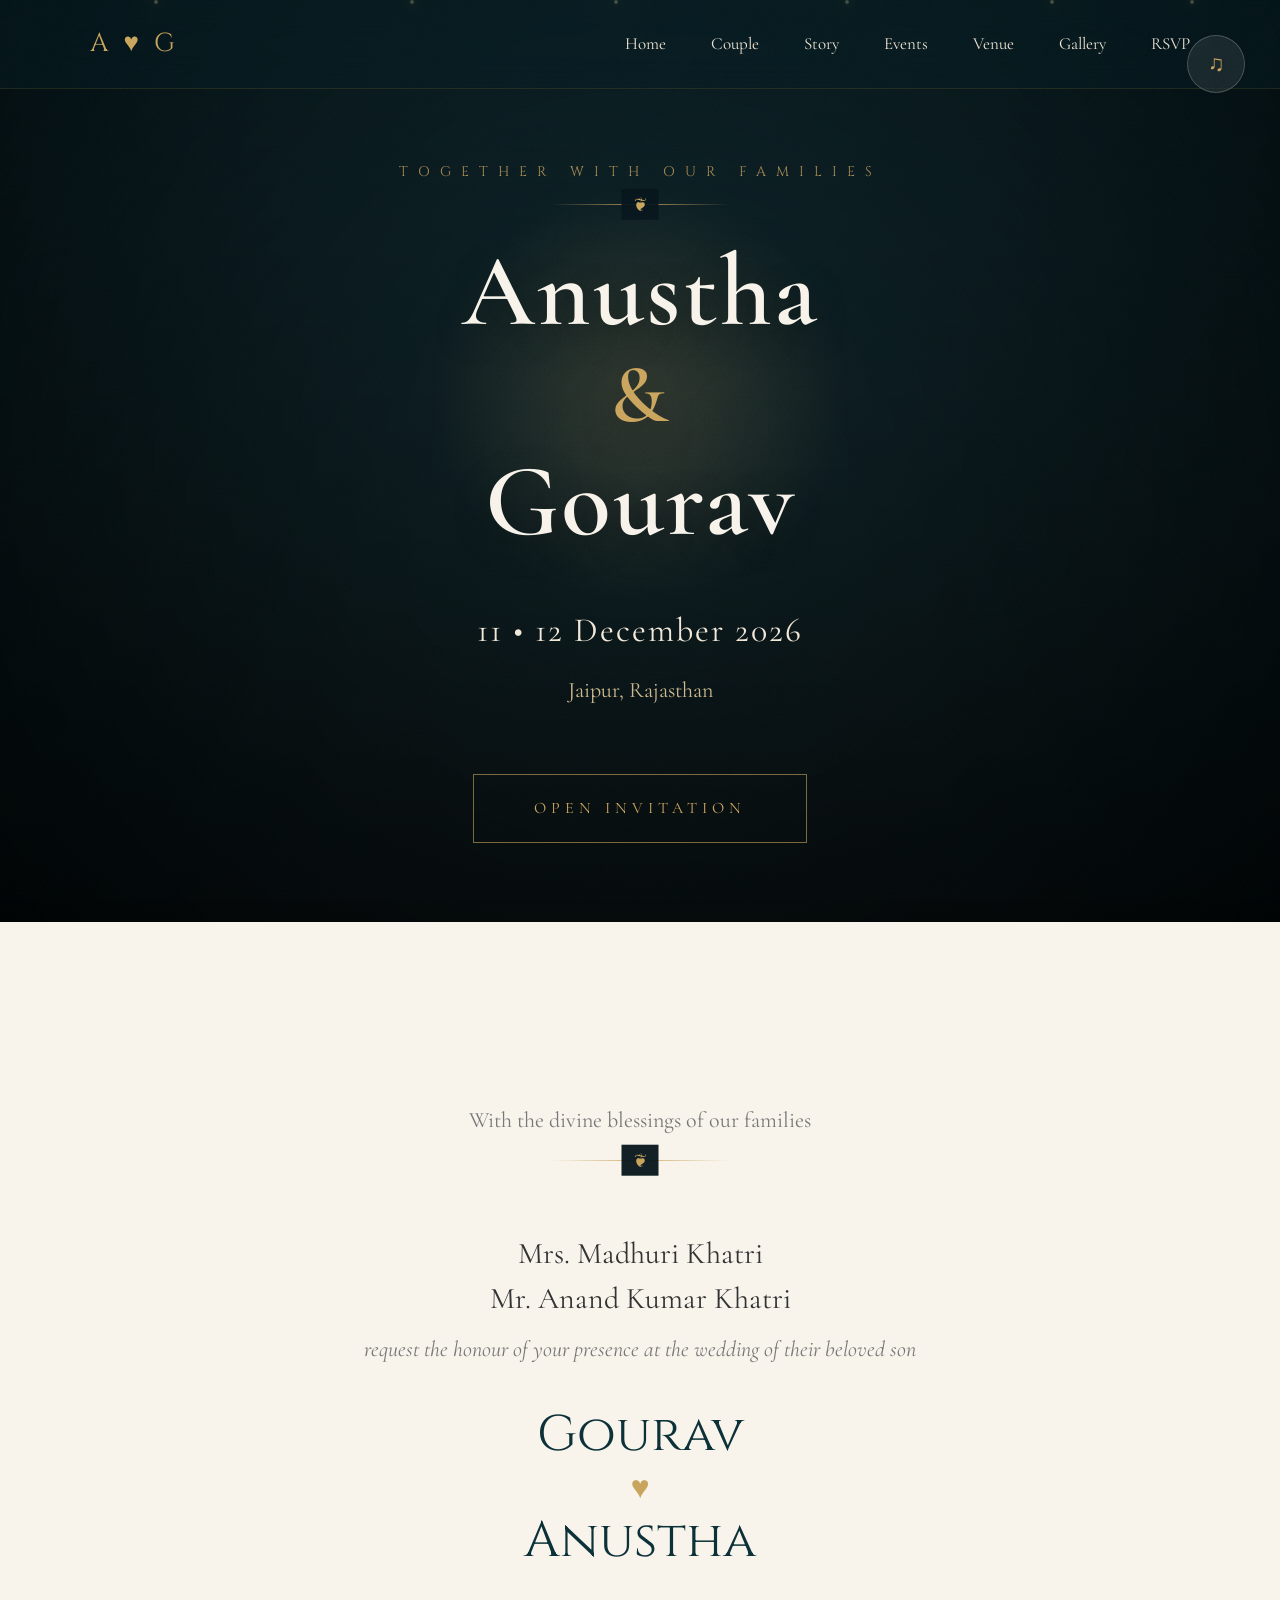
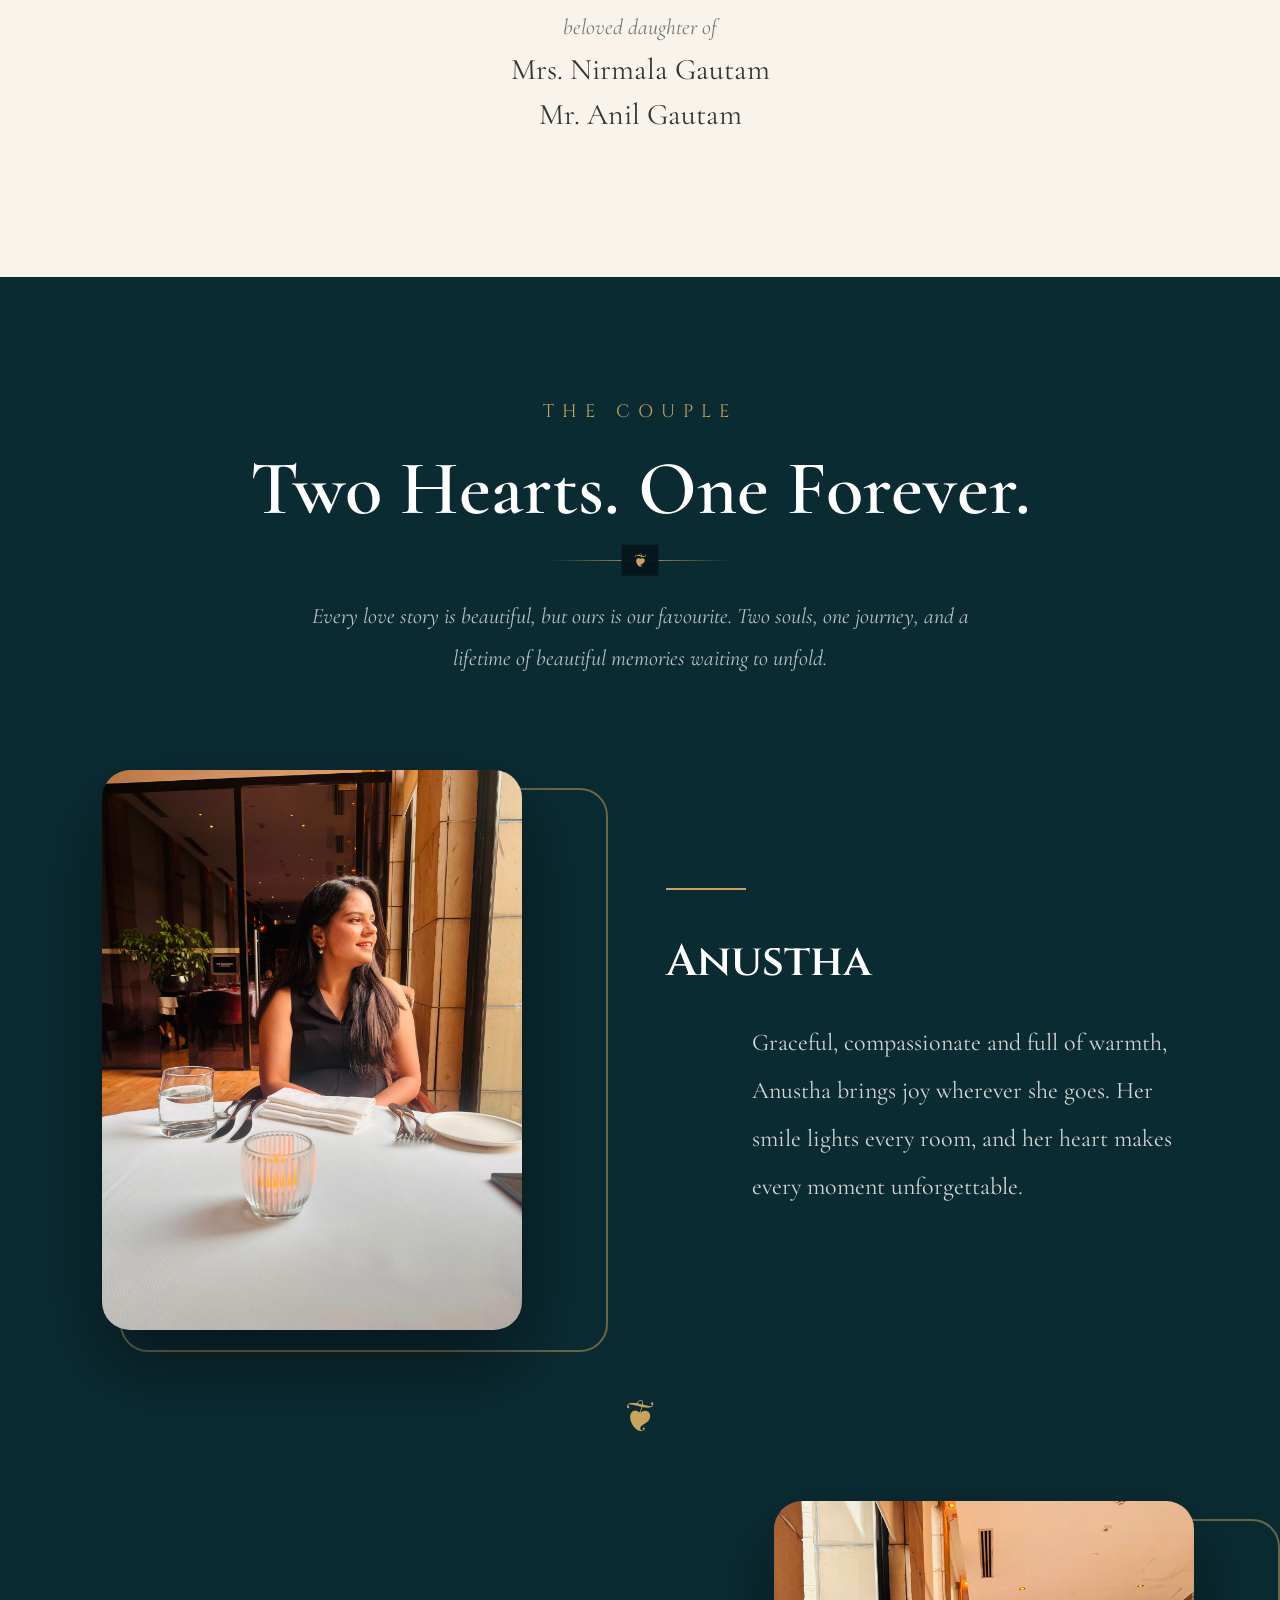
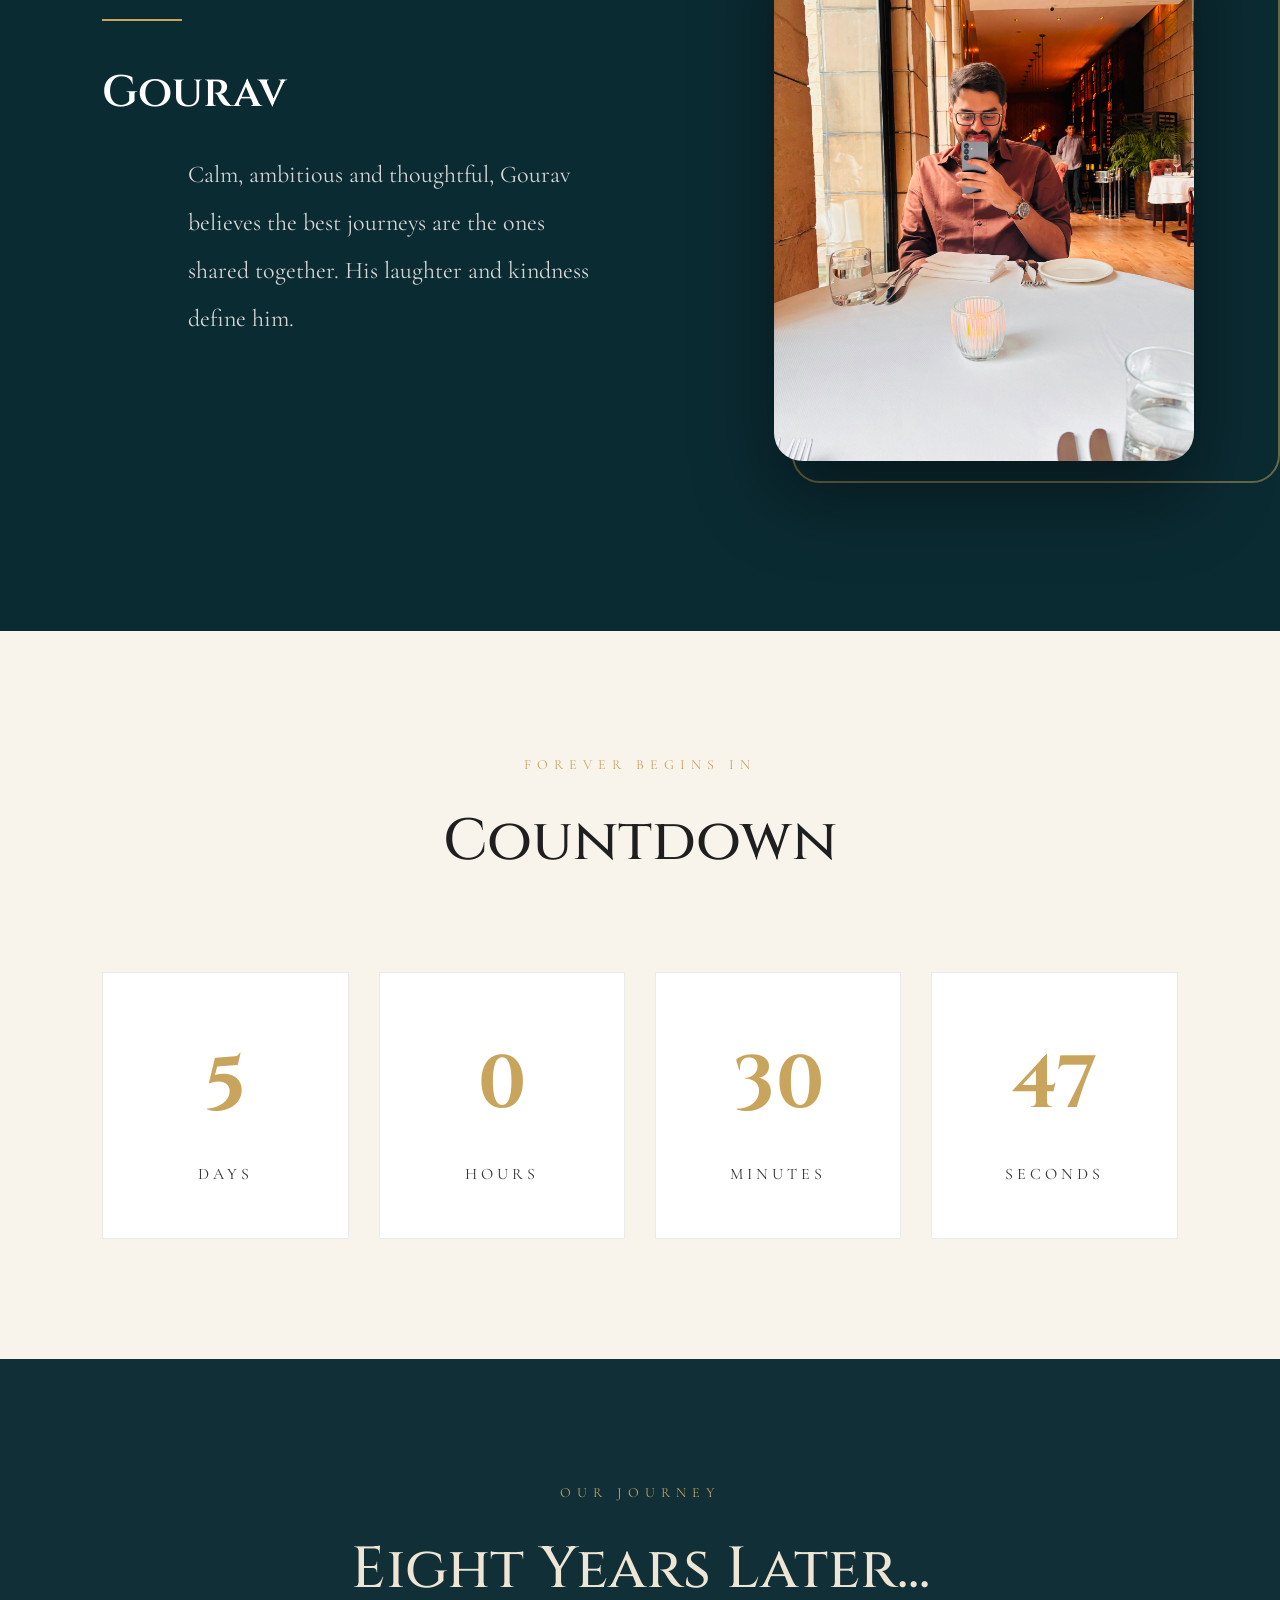
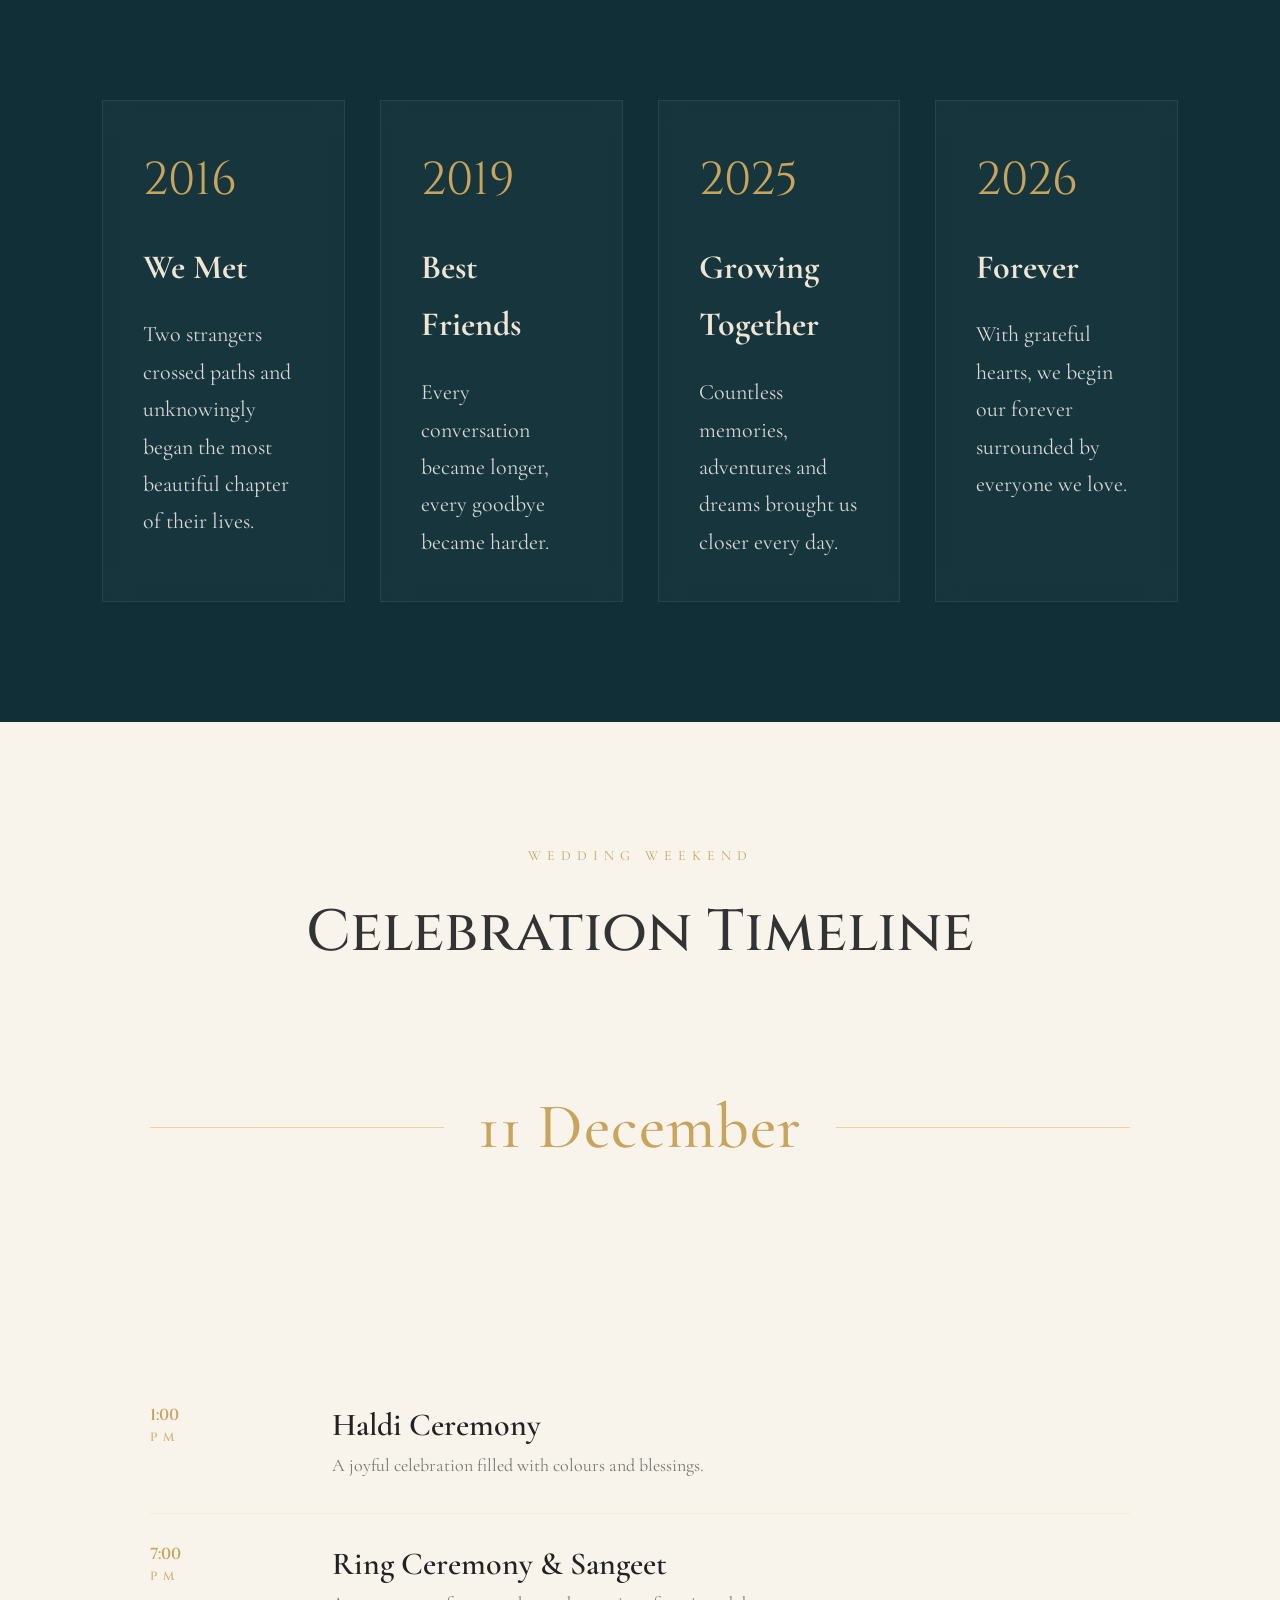
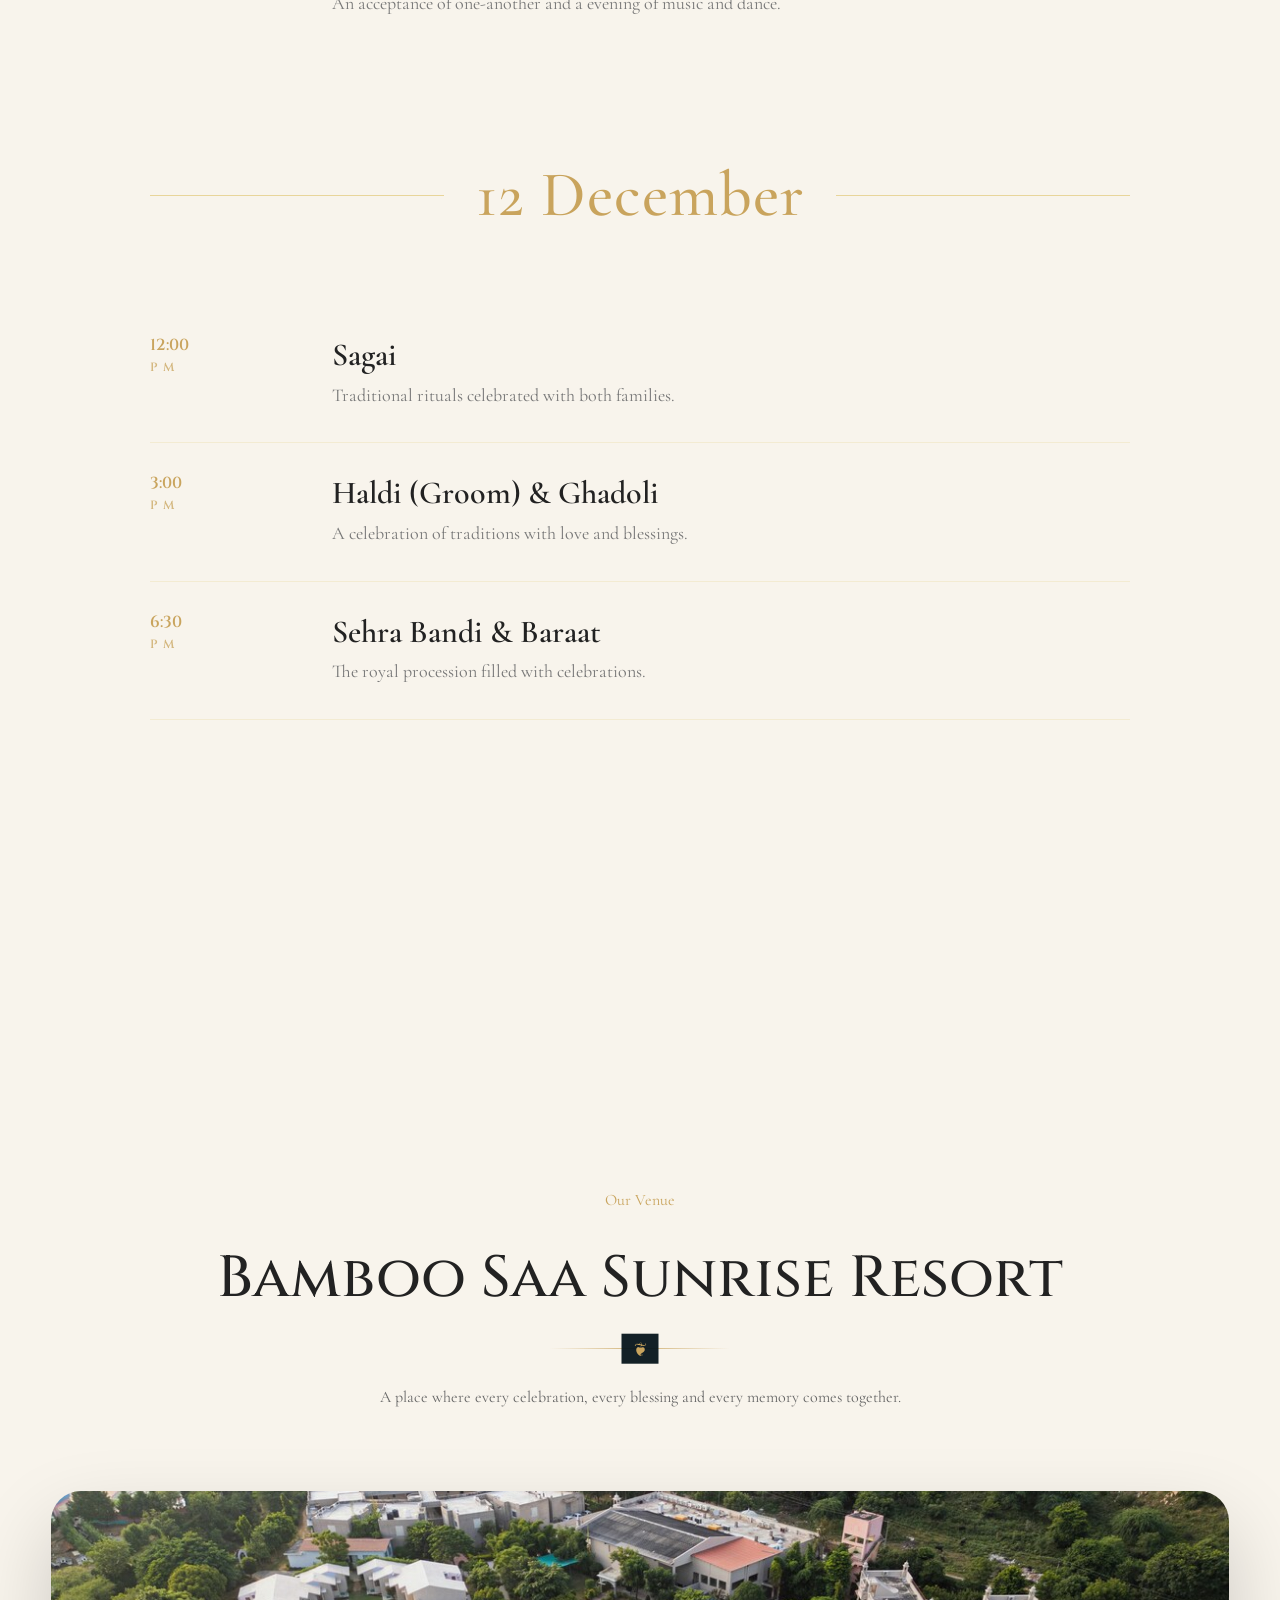
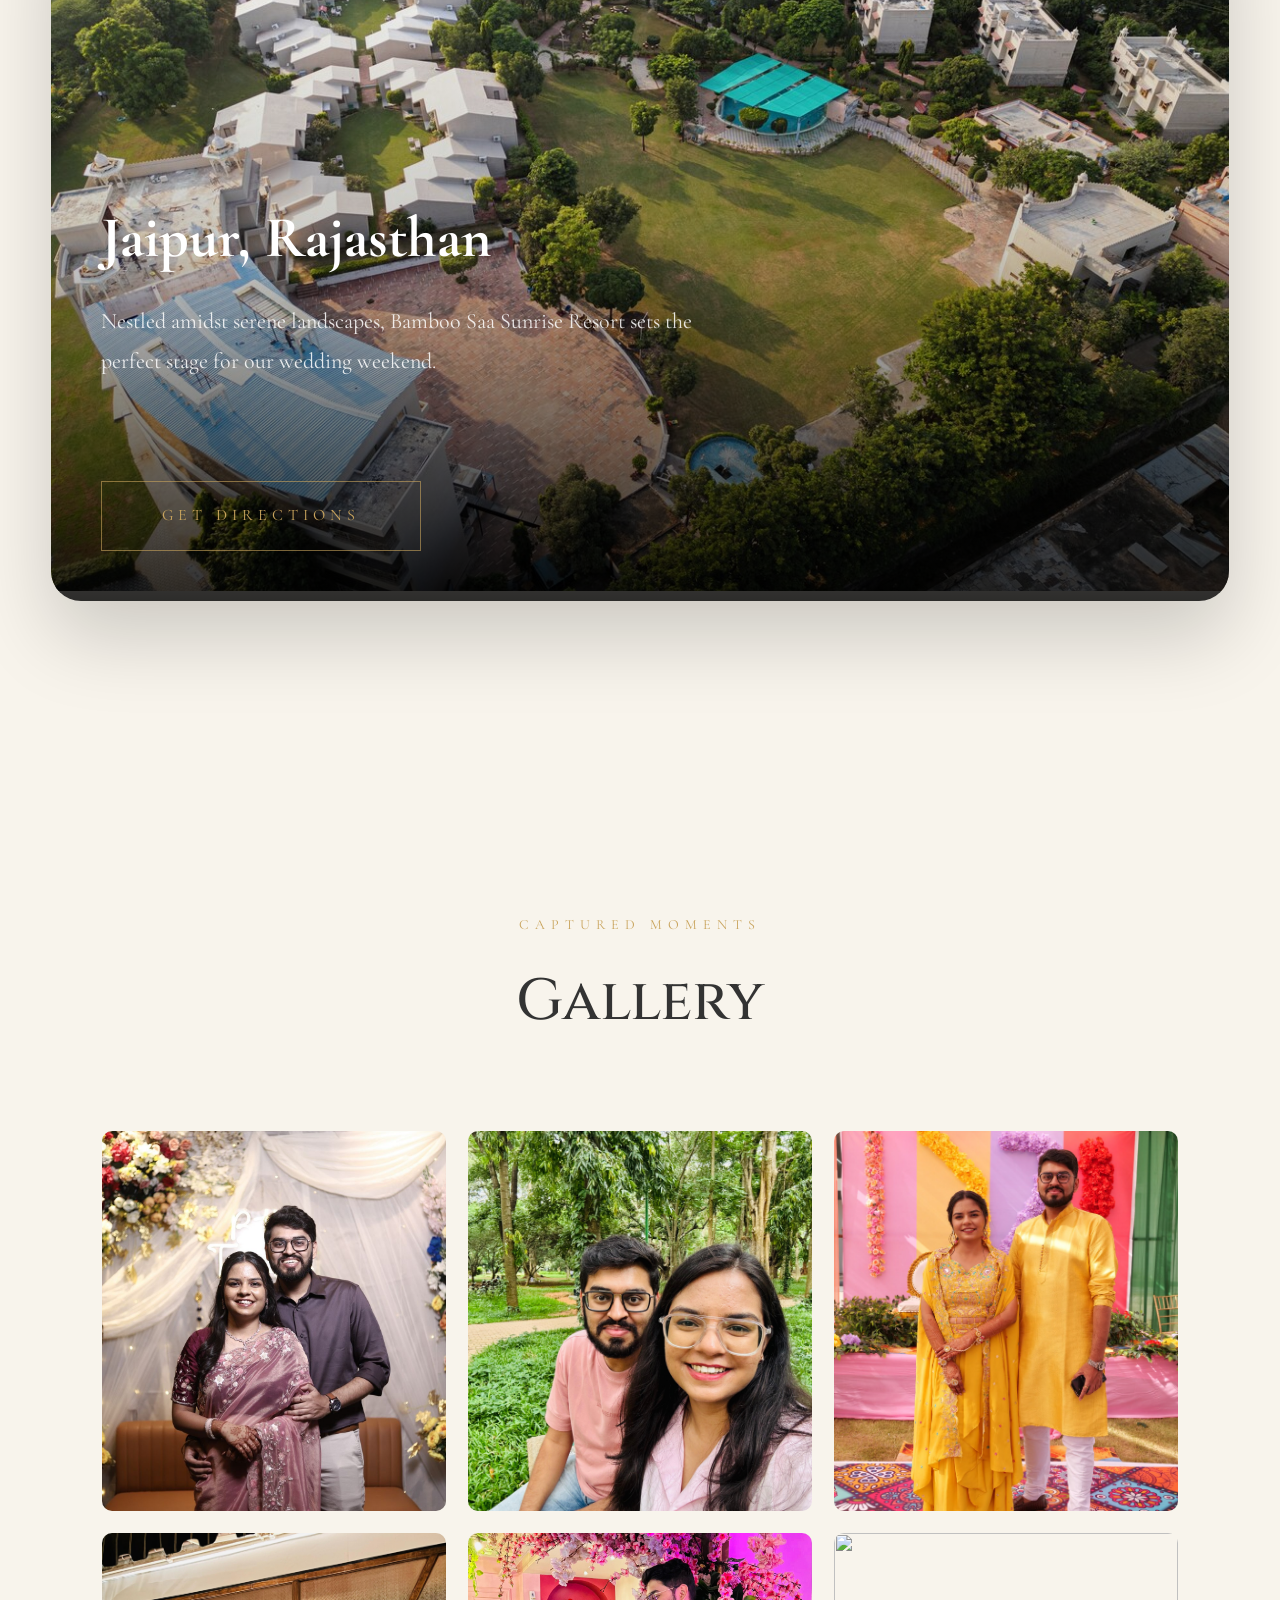
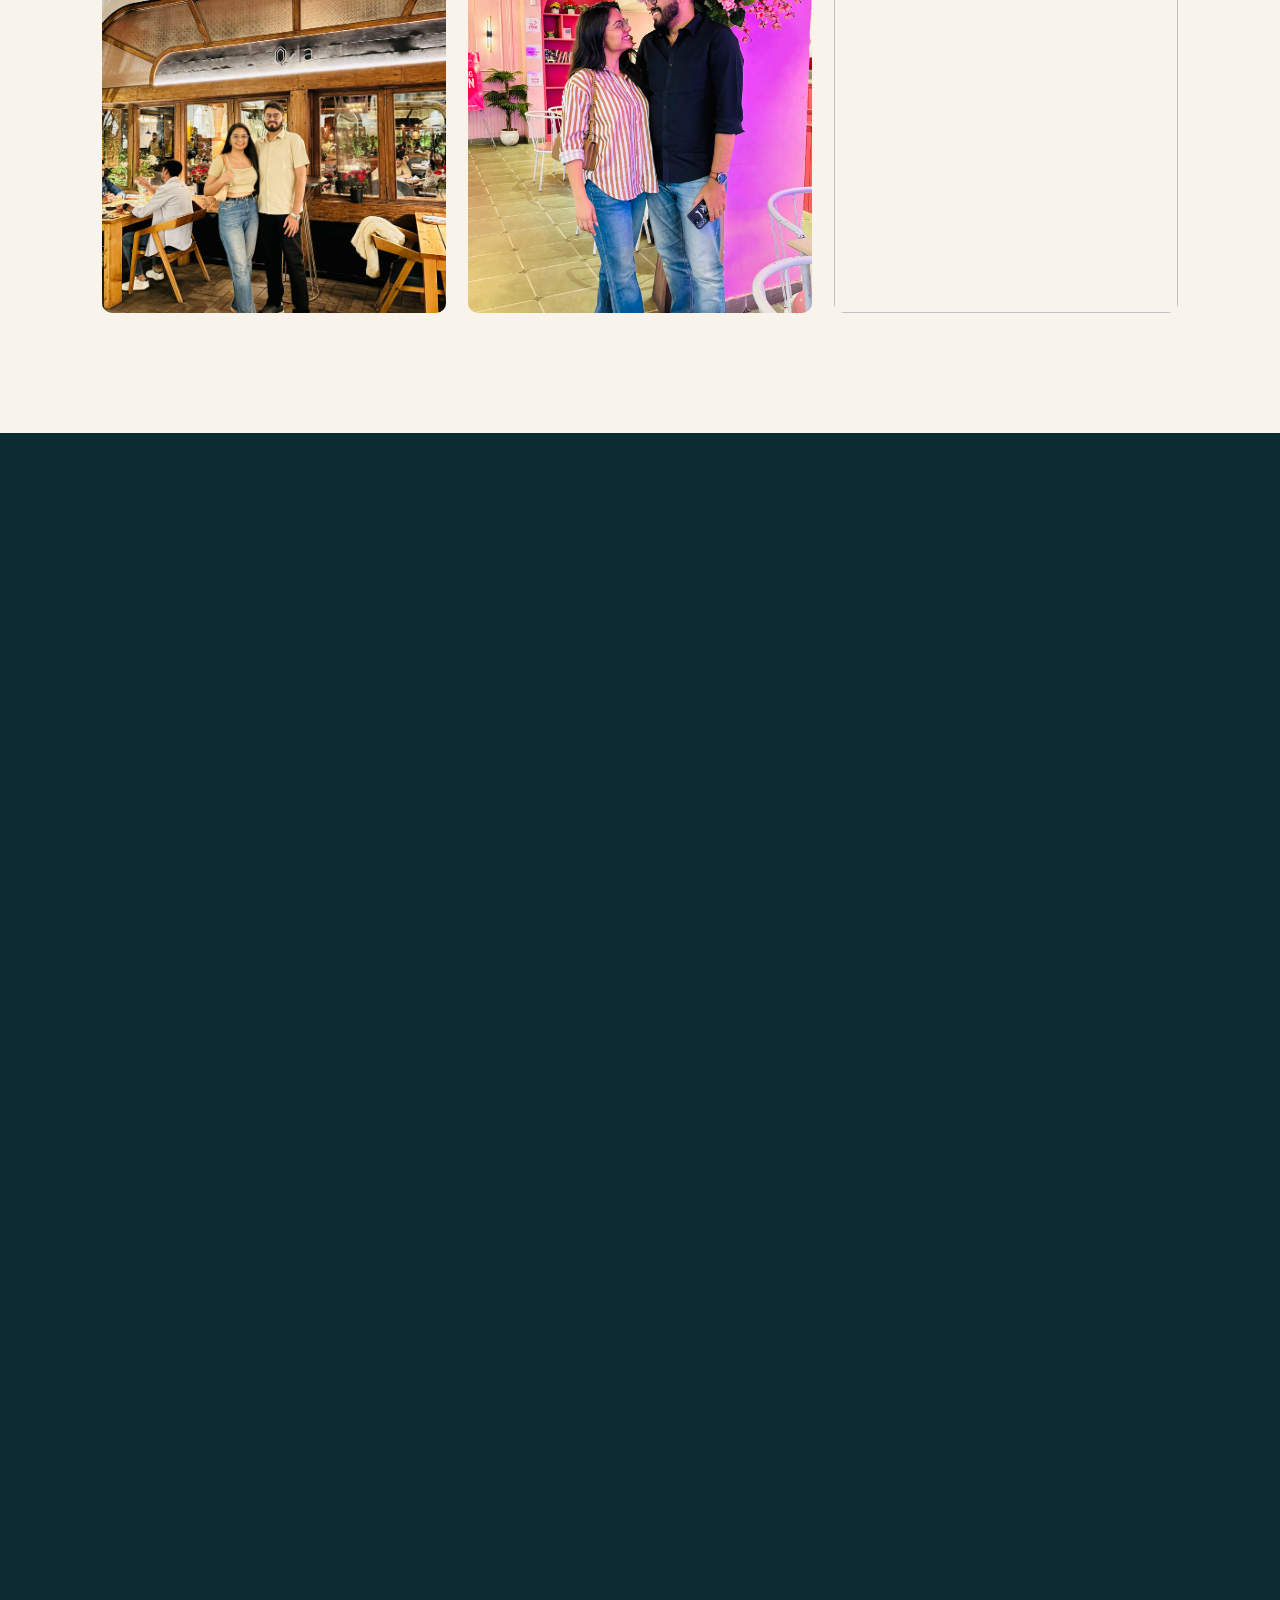
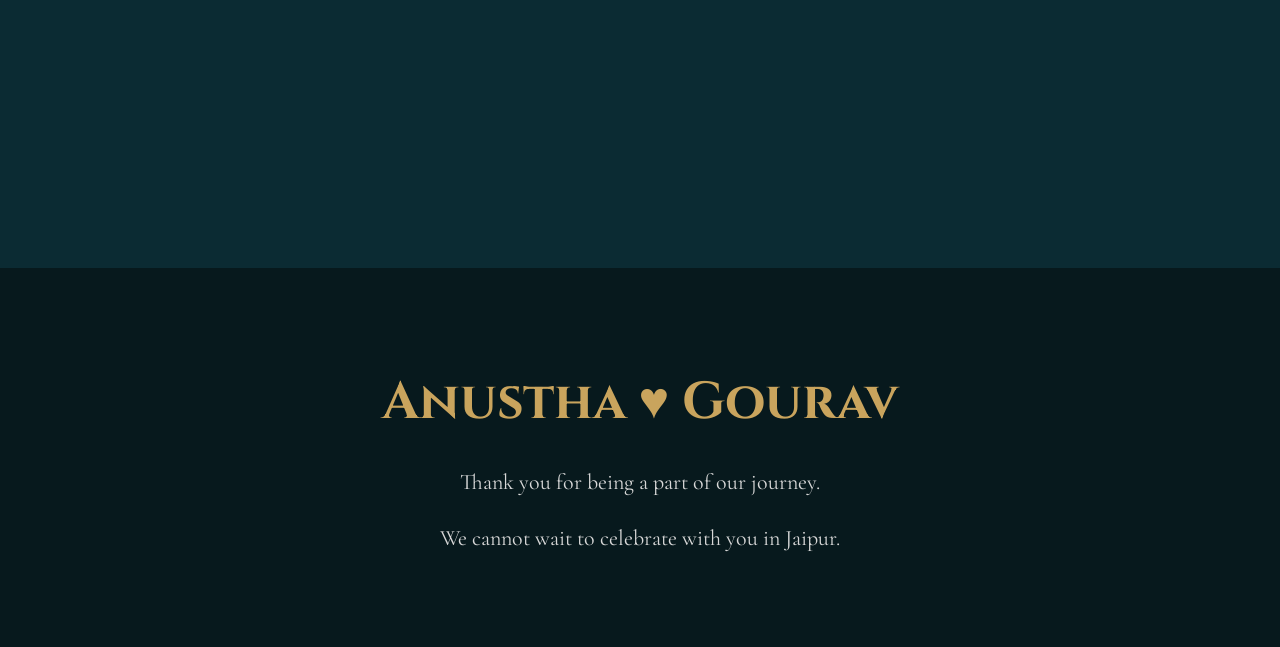
==== iteration2/index.html @ 2b6a0c49 "modified rsvp venue" ====
<!DOCTYPE html>
<html lang="en">
<head>
    <meta charset="UTF-8">
    <meta name="viewport" content="width=device-width, initial-scale=1.0">
    <title>Anustha & Gourav | Wedding Invitation</title>
    <link rel="preconnect" href="https://fonts.googleapis.com">
    <link rel="preconnect" href="https://fonts.gstatic.com" crossorigin>
    <link href="https://fonts.googleapis.com/css2?family=Cinzel:wght@400;500;600;700&family=Cormorant+Garamond:wght@300;400;500;600;700&display=swap" rel="stylesheet">
    <link rel="stylesheet" href="style.css">
</head>
<body>
    <!-- ========================= -->
    <!-- LOADER -->
    <!-- ========================= -->
    <div id="loader">
        <div class="loader-content">
            <div class="monogram">
                A ♥ G
            </div>
            <p>
                Loading Invitation
            </p>
        </div>
    </div>
    <!-- ========================= -->
    <!-- MUSIC -->
    <!-- ========================= -->
    <button id="musicToggle">
        ♫
    </button>
    <audio id="bgMusic" loop>
        <source src="assets/music.mp3" type="audio/mpeg">
    </audio>
    <!-- ========================= -->
    <!-- NAVIGATION -->
    <!-- ========================= -->
    <nav>
        <div class="logo">
            A ♥ G
        </div>
        <ul>
            <li><a href="#home">Home</a></li>
            <li><a href="#couple">Couple</a></li>
            <li><a href="#story">Story</a></li>
            <li><a href="#events">Events</a></li>
            <li><a href="#venue">Venue</a></li>
            <li><a href="#gallery">Gallery</a></li>
            <li><a href="#rsvp">RSVP</a></li>
        </ul>
    </nav>
    <!-- ========================= -->
    <!-- LANDING -->
    <!-- ========================= -->
    <section id="home" class="landing">
        <div class="overlay"></div>
        <div class="particles">
            <span></span>
            <span></span>
            <span></span>
            <span></span>
            <span></span>
            <span></span>
        </div>
        <div class="landing-content">
            <p class="small">
                Together with our families
            </p>
            <div class="divider"></div>
            
            <h1>
                Anustha
                <span class="amp">&</span>
                Gourav
            </h1>
            <p class="date">
                11 • 12 December 2026
            </p>
            <p class="location">
                Jaipur, Rajasthan
            </p>
            <a href="#invitation" class="gold-button">
                Open Invitation
            </a>
        </div>
    </section>
    <!-- ========================= -->
    <!-- INVITATION -->
    <!-- ========================= -->
    <section id="invitation" class="invitation">
        <div class="section-header">
            <p>
                With the divine blessings of our families
            </p>
            <div class="divider"></div>
        </div>
        <div class="family-block">
            <p>
                Mrs. Madhuri Khatri
                <br>
                Mr. Anand Kumar Khatri
            </p>
            <span>
                request the honour of your presence
                at the wedding of their 
                beloved son
            </span>
        </div>
        <div class="couple-name">
            Gourav
            <span>
                ♥
            </span>
            Anustha
        </div>
        <div class="family-block">
            <span>
                beloved daughter of
            </span>
            <p>
                Mrs. Nirmala Gautam
                <br>
                Mr. Anil Gautam
            </p>
            
        </div>
    </section>
    <!-- ========================= -->
    <!-- COUPLE -->
    <!-- ========================= -->
    <section id="couple" class="couple">
    <div class="section-title">
        <p class="section-subtitle">The Couple</p>
        <h2>Two Hearts. One Forever.</h2>
        <div class="divider"></div>
        <p class="section-description">
            Every love story is beautiful, but ours is our favourite.
            Two souls, one journey, and a lifetime of beautiful memories waiting to unfold.
        </p>
    </div>
    <!-- Bride -->
    <div class="person bride">
        <div class="person-image">
            <img src="assets/anustha.jpg" alt="Bride">
        </div>
        <div class="person-content">
            <span class="mini-divider"></span>
            <h3>Anustha</h3>
<!-- 
            <h4>Daughter of</h4>
            <p class="parents">
                Mr. XXXXXXX <br>
                &amp; Mrs. XXXXXXX
            </p>-->
            <p class="bio">
                Graceful, compassionate and full of warmth,
                Anustha brings joy wherever she goes.
                Her smile lights every room, and her heart
                makes every moment unforgettable.
            </p>
        </div>
    </div>
    <!-- Decorative -->
    <div class="couple-divider">
        ❦
    </div>
    <!-- Groom -->
    <div class="person groom">
        <div class="person-content">
            <span class="mini-divider"></span>
            <h3>Gourav</h3>
            <!-- <h4>Son of</h4>
            <p class="parents">
                Mr. XXXXXXX <br>
                &amp; Mrs. XXXXXXX
            </p> -->
            <p class="bio">
                Calm, ambitious and thoughtful,
                Gourav believes the best journeys
                are the ones shared together.
                His laughter and kindness define him.
            </p>
        </div>
        <div class="person-image">
            <img src="assets/gourav.jpg" alt="Groom">
        </div>
    </div>
</section>
<!-- ================================= -->
<!-- COUNTDOWN -->
<!-- ================================= -->
<section id="countdown" class="countdown">
    <div class="section-title">
        <span>Forever Begins In</span>
        <h2>Countdown</h2>
    </div>
    <div class="countdown-wrapper">
        <div class="count-box">
            <h3 id="days">000</h3>
            <p>Days</p>
        </div>
        <div class="count-box">
            <h3 id="hours">00</h3>
            <p>Hours</p>
        </div>
        <div class="count-box">
            <h3 id="minutes">00</h3>
            <p>Minutes</p>
        </div>
        <div class="count-box">
            <h3 id="seconds">00</h3>
            <p>Seconds</p>
        </div>
    </div>
</section>
<!-- ================================= -->
<!-- STORY -->
<!-- ================================= -->
<section id="story" class="story">
    <div class="section-title">
        <span>Our Journey</span>
        <h2>Eight Years Later...</h2>
    </div>
    <div class="story-container">
        <div class="story-card">
            <div class="year">2016</div>
            <h3>We Met</h3>
            <p>
                Two strangers crossed paths and unknowingly began the most beautiful chapter of their lives.
            </p>
        </div>
        <div class="story-card">
            <div class="year">2019</div>
            <h3>Best Friends</h3>
            <p>
                Every conversation became longer, every goodbye became harder.
            </p>
        </div>
        <div class="story-card">
            <div class="year">2025</div>
            <h3>Growing Together</h3>
            <p>
                Countless memories, adventures and dreams brought us closer every day.
            </p>
        </div>
        <div class="story-card">
            <div class="year">2026</div>
            <h3>Forever</h3>
            <p>
                With grateful hearts, we begin our forever surrounded by everyone we love.
            </p>
        </div>
    </div>
</section>
<!-- ================================= -->
<!-- EVENTS -->
<!-- ================================= -->
<section id="events" class="events">
    <div class="section-title">
        <span>Wedding Weekend</span>
        <h2>Celebration Timeline</h2>
    </div>
    <!-- <div class="event-day">
        <h3>10 December</h3>
        <div class="event-item">
            <span>7:00 <small>PM</small></span>
            <div>
                <h4>Welcome Dinner</h4>
                <p>An evening of warmth, laughter and togetherness.</p>
            </div>
        </div>
    </div> -->
    <div class="event-day">
        <h3>11 December</h3>
        <div class="event-item">
            <span>9:00 <small>AM</small></span>
            <div>
                <h4>Basan Ceremony</h4>
                <p>A joyful beginning to the wedding celebrations.</p>
            </div>
        </div>
        <div class="event-item">
            <span>1:00
                <small>PM</small>
            </span>
            <div>
                <h4>Haldi Ceremony</h4>
                <p>A joyful celebration filled with colours and blessings.</p>
            </div>
        </div>
        <div class="event-item">
            <span>7:00 
                <small>PM</small>
            </span>
            <div>
                <h4>Ring Ceremony & Sangeet</h4>
                <!-- <p> Followed by Dinner</p> -->
                <p>An acceptance of one-another and a evening of music and dance.</p>
            </div>
        </div>
    </div>
    <div class="event-day">
        <h3>12 December</h3>
        <div class="event-item">
            <span>12:00 <small>PM</small></span>
            <div>
                <h4>Sagai</h4>
                <p>Traditional rituals celebrated with both families.</p>
                <!-- <p>Followed by Lunch</p> -->
            </div>
        </div>
        <!-- <div class="event-item">
            <span>1:30 <small>PM</small></span>
            <div>
                <h4>Godbharai & Gangaur Puja</h4>
                <p>Traditional rituals celebrated with both families.</p>
            </div>
        </div> -->
        <div class="event-item">
            <span>3:00 <small>PM</small></span>
            <div>
                <h4>Haldi (Groom) & Ghadoli</h4>
                <p>A celebration of traditions with love and blessings.</p>
            </div>
        </div>
        <div class="event-item">
            <span>6:30 <small>PM</small></span>
            <div>
                <h4>Sehra Bandi & Baraat</h4>
                <p>The royal procession filled with celebrations.</p>
                <!-- <p>Followed by Dinner</p> -->
            </div>
        </div>
        <div class="event-item">
            <span>12:35 <small>AM</small></span>
            <div>
                <h4>Phere</h4>
                <p>The sacred vows around the holy fire.</p>
            </div>
        </div>
    </div>
</section>
<!-- ================================= -->
<!-- VENUE -->
<!-- ================================= -->
<section id="venue" class="venue">
    <div class="section-title">
        <p class="section-subtitle">
            Our Venue
        </p>
        <h2>
            Bamboo Saa Sunrise Resort
        </h2>
        <div class="divider"></div>
        <p class="section-description">
            A place where every celebration,
            every blessing and every memory
            comes together.
        </p>
    </div>
    <div class="venue-hero">
        <img src="assets/venue.jpg" alt="Venue">
        <div class="venue-overlay">
            <h3>
                Jaipur, Rajasthan
            </h3>
            <p>
                Nestled amidst serene landscapes,
                Bamboo Saa Sunrise Resort sets the
                perfect stage for our wedding weekend.
            </p>
            <a
                href="https://maps.app.goo.gl/ox9b1Liqz9cywozP6"
                target="_blank"
                class="gold-button">
                Get Directions
            </a>
        </div>
    </div>
</section>
<!-- ================================= -->
<!-- GALLERY -->
<!-- ================================= -->
<section id="gallery" class="gallery">
    <div class="section-title">
        <span>Captured Moments</span>
        <h2>Gallery</h2>
    </div>
    <div class="gallery-grid">
        <img src="assets/gallery/1.jpg">
        <img src="assets/gallery/2.jpg">
        <img src="assets/gallery/3.jpg">
        <img src="assets/gallery/4.jpg">
        <img src="assets/gallery/5.jpg">
        <img src="assets/gallery/6.jpg">
    </div>
</section>
<!-- ================================= -->
<!-- RSVP -->
<!-- ================================= -->
<section id="rsvp" class="rsvp">
    <div class="section-title">
        <span>Join Our Celebration</span>
        <h2>RSVP</h2>
    </div>
    <form id="rsvpForm" class="rsvp-card">

    <div class="form-row">

        <div class="form-group">
            <label>Full Name</label>
            <input
                id="name"
                type="text"
                required>
        </div>

        <div class="form-group">
            <label>Phone Number</label>
            <input
                id="phone"
                type="tel"
                required>
        </div>

    </div>

    <div class="form-row">

        <div class="form-group">
            <label>Email Address</label>
            <input
                id="email"
                type="email">
        </div>

        <div class="form-group">
            <label>Guests</label>
            <input
                id="guests"
                type="number"
                min="1"
                value="1">
        </div>

    </div>

    <div class="form-group">

        <label>Will you be joining us?</label>

        <div class="attendance-options">

            <label class="attendance-card">

                <input
                    type="radio"
                    name="attendance"
                    value="Yes"
                    checked>

                <span>With Pleasure</span>

            </label>

            <label class="attendance-card">

                <input
                    type="radio"
                    name="attendance"
                    value="Maybe">

                <span>Maybe</span>

            </label>

            <label class="attendance-card">

                <input
                    type="radio"
                    name="attendance"
                    value="No">

                <span>Regretfully Decline</span>

            </label>

        </div>

    </div>

    <div class="form-group">

        <label>Events You'll Attend</label>

        <div class="event-pills">

            <label class="pill">

                <input
                    type="checkbox"
                    value="Haldi"
                    class="event-checkbox">

                <span>Haldi</span>

            </label>

            <label class="pill">

                <input
                    type="checkbox"
                    value="Sangeet"
                    class="event-checkbox">

                <span>Sangeet</span>

            </label>

            <label class="pill">

                <input
                    type="checkbox"
                    value="Wedding"
                    class="event-checkbox">

                <span>Wedding</span>

            </label>

        </div>

    </div>

    <div class="form-group">

        <label>Leave Us A Blessing</label>

        <textarea
            id="message"
            rows="5"
            placeholder="We'd love to hear from you..."></textarea>

    </div>

    <button type="submit" class="gold-button">

        Confirm Attendance

    </button>

</form>
</section>
<!-- ================================= -->
<!-- FOOTER -->
<!-- ================================= -->
<footer>
    <div class="footer-content">
        <h2>
            Anustha ♥ Gourav
        </h2>
        <p>
            Thank you for being a part of our journey.
        </p>
        <p>
            We cannot wait to celebrate with you in Jaipur.
        </p>
    </div>
</footer>
    <script src="script.js"></script>
</body>
</html>
---- iteration2/style.css ----
/* ===========================
   RESET
=========================== */
*{
    margin:0;
    padding:0;
    box-sizing:border-box;
}
html{
    scroll-behavior:smooth;
}
body{
    background:#0b2b33;
    color:#efe5d5;
    font-family:'Cormorant Garamond',serif;
    overflow-x:hidden;
    line-height:1.7;
}
body::before{
    content:"";
    position:fixed;
    inset:0;
    background:url("assets/paper.jpg");
    opacity:.05;
    pointer-events:none;
    z-index:99999;
    mix-blend-mode:soft-light;
}
/* ===========================
   VARIABLES
=========================== */
:root{
    --bg:#0b2b33;
    --bg2:#103740;
    --paper:#f8f4ec;
    --gold:#c9a45d;
    --gold-light:#e4c98d;
    --text:#efe5d5;
    --dark:#081e24;
    --white:#ffffff;
    --radius:16px;
}
/* ===========================
   SCROLLBAR
=========================== */
::-webkit-scrollbar{
    width:10px;
}
::-webkit-scrollbar-track{
    background:#09242a;
}
::-webkit-scrollbar-thumb{
    background:var(--gold);
    border-radius:20px;
}
/* ===========================
   SECTIONS
=========================== */
section{
    position:relative;
    padding:120px 8%;
}
section:nth-child(even){
    background:var(--paper);
    color:#333;
}
/* ===========================
   LOADER
=========================== */
#loader{
    position:fixed;
    inset:0;
    background:#071a20;
    display:flex;
    justify-content:center;
    align-items:center;
    z-index:99999;
    transition:.8s;
}
.loader-content{
    text-align:center;
}
.monogram{
    width:130px;
    height:130px;
    border:2px solid var(--gold);
    border-radius:50%;
    display:flex;
    justify-content:center;
    align-items:center;
    font-size:38px;
    color:var(--gold);
    margin:auto;
    margin-bottom:25px;
    font-family:'Cinzel',serif;
}
.loader-content p{
    letter-spacing:6px;
    text-transform:uppercase;
    color:var(--gold);
}
/* ===========================
   MUSIC BUTTON
=========================== */
#musicToggle{
    position:fixed;
    right:35px;
    top:35px;
    width:58px;
    height:58px;
    border-radius:50%;
    border:1px solid rgba(255,255,255,.2);
    background:rgba(255,255,255,.08);
    backdrop-filter:blur(12px);
    color:var(--gold);
    cursor:pointer;
    z-index:1000;
    font-size:22px;
    transition:.4s;
}
#musicToggle:hover{
    transform:rotate(15deg) scale(1.08);
    background:rgba(255,255,255,.12);
}
/* ===========================
   NAVBAR
=========================== */
nav{
    position:fixed;
    top:0;
    left:0;
    width:100%;
    padding:22px 7%;
    display:flex;
    justify-content:space-between;
    align-items:center;
    z-index:999;
    backdrop-filter:blur(18px);
    transition:.4s;
    -webkit-backdrop-filter: blur(18px);
    background: rgba(8,18,24,.55);
    border-bottom: 1px solid rgba(212,175,55,.12);
}
.logo{
    color:var(--gold);
    font-size:26px;
    font-family:'Cinzel',serif;
    letter-spacing:4px;
}
nav ul{
    display:flex;
    gap:45px;
    list-style:none;
}
nav a{
    color:var(--text);
    text-decoration:none;
    font-size:17px;
    position:relative;
}
nav a::after{
    content:"";
    position:absolute;
    bottom:-6px;
    left:50%;
    transform:translateX(-50%);
    width:0;
    height:1px;
    background:var(--gold);
    transition:.35s;
}
nav a:hover::after{
    width:100%;
}
/* ===========================
   LANDING
=========================== */
.landing{
    position:relative;
    min-height:100vh;
    height:auto;
    padding:110px 0 70px;
    display:flex;
    justify-content:center;
    align-items:center;
    text-align:center;
    overflow:hidden;
}
.overlay{
    position:absolute;
    inset:0;
    background:
    radial-gradient(circle at center,
        rgba(255,255,255,.03),
        rgba(0,0,0,.62)
    ),
    linear-gradient(
        to bottom,
        rgba(0,0,0,.15),
        rgba(0,0,0,.75)
    );
}
.landing::before{
    content:"";
    position:absolute;
    inset:0;
    background:url("assets/hero.jpg");
    background-size:cover;
    background-position:center;
    transform:scale(1);
    animation:heroZoom 18s ease-in-out infinite alternate;
    z-index:-2;
}
@keyframes heroZoom{
    from{
        transform:scale(1);
    }
    to{
        transform:scale(1.12);
    }
}
.landing-content{
    position:relative;
    z-index:10;
    max-width:900px;
    padding-top: 50px;
    margin:auto;
}
.small{
    font-family:'Cinzel', serif;
    font-size:14px;
    letter-spacing:10px;
    text-transform:uppercase;
    color:rgba(201,164,93,.82);
    margin-bottom:18px;
}
.landing h1{
    position:relative;
    display:flex;
    flex-direction:column;
    align-items:center;
    gap:10px;
    margin:40px 0;
    font-family:'Cormorant Garamond', serif;
    font-size:clamp(72px,8vw,128px);
    font-weight:600;
    line-height:.9;
    color:#F7F3EA;
    letter-spacing:2px;
    text-shadow:
        0 10px 35px rgba(0,0,0,.35);
}
.landing h1::before{
    content:"";
    position:absolute;
    width:420px;
    height:420px;
    left:50%;
    top:50%;
    transform:translate(-50%,-50%);
    background:radial-gradient(
        rgba(201,164,93,.18),
        transparent 70%
    );
    z-index:-1;
}
.landing h1 span{
    display:block;
    color:var(--gold);
    margin:12px 0;
}
.amp{
    display:block;
    font-size:.8em;
    margin:.2em 0;
    color:var(--gold);
}
.date{
    margin-top:55px;
    font-family:'Cormorant Garamond', serif;
    font-size:34px;
    color:#F1E8D8;
    letter-spacing:2px;
}
.location{
    margin-top:12px;
    font-size:22px;
    color:#CDB98E;
}
.gold-button{
    position:relative;
    display:inline-block;
    overflow:hidden;
    margin-top:65px;
    padding:20px 60px;
    text-decoration:none;
    color:var(--gold);
    border:1px solid rgba(201,164,93,.6);
    letter-spacing:5px;
    text-transform:uppercase;
    transition:.5s;
}
.gold-button::before{
    content:"";
    position:absolute;
    top:0;
    left:-120%;
    width:100%;
    height:100%;
    background:linear-gradient(
        120deg,
        transparent,
        rgba(255,255,255,.28),
        transparent
    );
}
.gold-button:hover::before{
    left:120%;
    transition:1s;
}
.gold-button:hover{
    background:rgba(201,164,93,.14);
    box-shadow:
    0 0 30px rgba(201,164,93,.25);
}
/* ======================================
   SECTION TITLES
====================================== */
/* ===========================================
   SECTION TITLES
=========================================== */
.section-title{
    text-align:center;
    margin-bottom:80px;
}
.section-title span{
    color:var(--gold);
    letter-spacing:6px;
    text-transform:uppercase;
    font-size:14px;
}
.section-title h2{
    margin-top:15px;
    font-size:58px;
    font-family:'Cinzel',serif;
    font-weight:500;
}
/* ======================================
   INVITATION
====================================== */
.invitation{
    background:var(--paper);
    color:#2b2b2b;
    padding-top:180px;
}
.invitation .section-header{
    text-align:center;
    margin-bottom:70px;
}
.invitation .section-header p{
    font-size:22px;
    color:#777;
}
.family-block{
    max-width:850px;
    margin:20px auto;
    text-align:center;
}
.family-block h4{
    color:var(--gold);
    font-size:28px;
    margin-bottom:20px;
    font-family:'Cinzel',serif;
}
.family-block p{
    font-size:30px;
    line-height:1.5;
}
.family-block span{
    display:block;
    margin-top:10px;

    color:#777;
    font-style:italic;
    font-size:22px;
    line-height: 1.7;
}
.couple-name{
    margin:40px auto;
    text-align:center;
    font-family:'Cinzel',serif;
    font-size:50px;
    line-height:1.1;
    color:#0d3138;
}
.couple-name span{
    display:block;
    margin:8px 0;
    color:var(--gold);
    font-size:32px;
}
/* ======================================
   COUPLE
====================================== */
.couple{
    background:#0b2b33;
    /* padding:140px 8%; */
}
.couple-wrapper{
    display:grid;
    grid-template-columns:1fr 120px 1fr;
    gap:40px;
    align-items:center;
    max-width:1300px;
    margin:auto;
}
.couple .section-title{
    text-align:center;
    max-width:900px;
    margin:0 auto 90px;
}
.couple .section-subtitle{
    font-family:'Cinzel', serif;
    font-size:18px;
    letter-spacing:8px;
    text-transform:uppercase;
    color:var(--gold);
    margin-bottom:22px;

}
.couple .section-title h2{
    font-family:'Cormorant Garamond', serif;
    font-size:clamp(56px,6vw,82px);
    font-weight:600;
    color:#ffffff;
    line-height:1.05;
    margin-bottom:30px;
}
.couple .section-description{
    max-width:700px;
    margin:0 auto;
    font-size:22px;
    line-height:1.9;
    color:rgba(255,255,255,.72);
    font-style:italic;
}
.person{
    display:grid;
    grid-template-columns:45% 55%;
    gap:80px;
    align-items:center;
    margin:50px 0;

}
.person-image{

    position:relative;

}
.person-image img{
    width:100%;
    max-width:420px;
    display:block;
    border-radius:28px;
    object-fit:cover;
    box-shadow:
    0 35px 80px rgba(0,0,0,.45);
}
.person-image::after{
    content:"";
    position:absolute;
    top:18px;
    left:18px;
    width:100%;
    height:100%;
    border:2px solid rgba(201,164,93,.5);
    border-radius:28px;
    z-index:-1;
}
.groom{
    grid-template-columns:55% 45%;
}
.person-content h3{
    font-family:'Cormorant Garamond',serif;
    font-size:64px;
    font-weight:600;
    color:#fff;
    margin-bottom:15px;
}
.person-content h4{
    color:var(--gold);
    font-size:15px;
    letter-spacing:4px;
    text-transform:uppercase;
    margin-bottom:15px;
}
.parents{
    color:#ddd;
    font-size:21px;
    line-height:1.8;
    margin-bottom:30px;
}
.bio{
    max-width:520px;
    color:#bdbdbd;
    line-height:2;
    font-size:18px;
}
.mini-divider{
    display:block;
    width:80px;
    height:2px;
    background:var(--gold);
    margin-bottom:30px;
}
.couple-divider{
    text-align:center;
    color:var(--gold);
    font-size:42px;
    margin:10px 0;
}
.photo{
    width:360px;
    height:360px;
    margin:auto;
    border-radius:50%;
    overflow:hidden;
    border:3px solid var(--gold);
    padding:12px;
}
.photo img{
    width:100%;
    height:100%;
    object-fit:cover;
    border-radius:50%;
    transition:.7s;
}
.photo:hover img{
    transform:scale(1.08);
}
.person-image img{
    transition:.5s;
}
.person-image:hover img{
    transform:scale(1.03);
    filter:brightness(1.05);
}
.person-image:hover::after{
    transform:translate(6px,6px);
}
.person h3{
    margin-top:35px;
    font-size:44px;
    font-family:'Cinzel',serif;
}
.person p{
    margin-top:20px;
    font-size:24px;
    color:#d6d6d6;
    max-width:420px;
    margin-inline:auto;
}
.heart{
    font-size:90px;
    color:var(--gold);
    text-align:center;
}
/* ======================================
   COUNTDOWN
====================================== */
.countdown{
    background:var(--paper);
    color:#222;
}
.countdown .section-title h2{
    color:#1f1f1f;
}
.countdown .section-description{
    color:#666;
}
.countdown .section-subtitle{
    color:var(--gold);
}
.countdown-wrapper{
    display:grid;
    grid-template-columns:repeat(4,1fr);
    gap:30px;
    max-width:1100px;
    margin:auto;
}
.count-box{
    text-align:center;
    padding:50px 20px;
    border:1px solid rgba(0,0,0,.08);
    transition:.35s;
    background:white;
}
.count-box:hover{
    transform:translateY(-8px);
    box-shadow:0 20px 40px rgba(0,0,0,.08);
}
.count-box h3{
    font-size:74px;
    color:var(--gold);
    font-family:'Cinzel',serif;
}
.count-box p{
    margin-top:12px;
    letter-spacing:4px;
    text-transform:uppercase;
}
/* ======================================
   STORY
====================================== */
.story{
    background:#102f37;
}
.story-container{
    display:grid;
    grid-template-columns:repeat(4,1fr);
    gap:35px;
    max-width:1400px;
    margin:auto;
}
.story-card{
    padding:40px;
    border:1px solid rgba(255,255,255,.08);
    background:rgba(255,255,255,.03);
    backdrop-filter:blur(12px);
    transition:.35s;
}
.story-card:hover{
    transform:translateY(-12px);
}
.story-card .year{
    color:var(--gold);
    font-size:46px;
    font-family:'Cinzel',serif;
}
.story-card h3{
    margin:20px 0;
    font-size:34px;
}
.story-card p{
    color:#d9d9d9;
    font-size:22px;
}
/* ======================================
   EVENTS
====================================== */
/* ===========================================
   EVENTS
=========================================== */

.events{

    background:var(--paper);

    color:#222;

}

.event-day{

    max-width:980px;

    margin:90px auto;

}

/* DAY TITLE */

.event-day h3{

    font-family:'Cormorant Garamond',serif;

    font-size:64px;

    font-weight:500;

    text-align:center;

    color:var(--gold);

    letter-spacing:1px;

    margin-bottom:55px;

    position:relative;

}

.event-day h3::before,
.event-day h3::after{

    content:"";

    position:absolute;

    top:50%;

    width:30%;

    height:1px;

    background:linear-gradient(
        transparent,
        rgba(212,175,55,.45),
        transparent
    );

}

.event-day h3::before{

    left:0;

}

.event-day h3::after{

    right:0;

}

/* EVENT ROW */

.event-item{

    display:grid;

    grid-template-columns:140px 1fr;

    gap:42px;

    align-items:start;

    padding:32px 0;

    border-bottom:1px solid rgba(212,175,55,.14);

    transition:.35s ease;

}

.event-item:last-child{

    border-bottom:none;

}

.event-item:hover{

    transform:translateX(6px);

    border-color:rgba(212,175,55,.38);

}

/* TIME */

.event-item span{

    display:flex;

    flex-direction:column;

    align-items:flex-start;

    font-family:'Cinzel',serif;

    color:var(--gold);

    font-weight:600;

    line-height:1;

}

.event-item span strong{

    font-size:27px;

    font-weight:600;

    letter-spacing:1px;

}

.event-item span small{

    margin-top:8px;

    font-size:12px;

    letter-spacing:5px;

    text-transform:uppercase;

    opacity:.75;

}

/* EVENT TITLE */

.event-item h4{

    font-family:'Cormorant Garamond',serif;

    font-size:32px;

    font-weight:600;

    color:#222;

    margin-bottom:6px;

    line-height:1.15;

}

/* DESCRIPTION */

.event-item p{

    max-width:560px;

    color:#777;

    font-size:18px;

    line-height:1.7;

    margin:0;

}
/* ======================================
   VENUE
====================================== */
/*==========================================
                VENUE
==========================================*/

.venue{

    background:var(--paper);

    padding:120px 0;

}

/* HERO IMAGE */

.venue-hero{

    width:min(1400px,92%);

    margin:70px auto;

    position:relative;

    border-radius:30px;

    overflow:hidden;

    box-shadow:

        0 35px 80px rgba(0,0,0,.18);

}

.venue-hero img{

    width:100%;

    height:700px;

    object-fit:cover;

    transition:8s ease;

}

.venue:hover .venue-hero img{

    transform:scale(1.08);

}

.venue-overlay{
    position:absolute;
    inset:0;
    display:flex;

    flex-direction:column;

    justify-content:flex-end;

    align-items:flex-start;

    padding:50px;

    background:linear-gradient(
        to top,
        rgba(0,0,0,.82),
        rgba(0,0,0,.20),
        transparent
    );

}

.venue-overlay h3{

    font-family:'Cormorant Garamond',serif;

    font-size:58px;

    color:#fff;

    margin-bottom:15px;

}

.venue-overlay p{

    max-width:650px;

    color:rgba(255,255,255,.85);

    font-size:22px;

    line-height:1.8;

    margin-bottom:35px;

}

/* MAP */

.venue-map{

    width:min(1100px,90%);

    margin:80px auto 0;

    border-radius:25px;

    overflow:hidden;

    box-shadow:

        0 20px 60px rgba(0,0,0,.15);

}

.venue-map iframe{

    width:100%;

    height:500px;

    border:none;

}
/* ===========================================
   VENUE SECTION TITLE OVERRIDES
=========================================== */

.venue .section-subtitle{

    color:var(--gold);

}

.venue .section-title h2{

    color:#222;

}

.venue .section-description{

    color:#666;

}
/* ======================================
   GALLERY
====================================== */
.gallery{
    background:var(--paper);
    color:#222;
}
.gallery-grid{
    display:grid;
    grid-template-columns:repeat(auto-fit,minmax(320px,1fr));
    gap:22px;
}
.gallery-grid img{
    width:100%;
    height:380px;
    object-fit:cover;
    transition:.6s;
    cursor:pointer;
    border-radius:10px;
}
.gallery-grid img:hover{
    transform:scale(1.05);
    box-shadow:0 20px 40px rgba(0,0,0,.2);
}
/* ======================================
   RSVP
====================================== */
/*==========================================
                RSVP
==========================================*/

.rsvp{

    background:#fdf9f4;

    padding:140px 0;

}

.rsvp-card{

    width:min(900px,90%);

    margin:70px auto 0;

    background:white;

    border-radius:30px;

    padding:60px;

    box-shadow:
        0 25px 70px rgba(0,0,0,.08);

    border:1px solid rgba(212,175,55,.18);

}

/* ROWS */

.form-row{

    display:grid;

    grid-template-columns:1fr 1fr;

    gap:30px;

    margin-bottom:30px;

}

/* FORM GROUP */

.form-group{

    display:flex;

    flex-direction:column;

    margin-bottom:30px;

}

.form-group label{

    font-family:'Cinzel',serif;

    font-size:13px;

    letter-spacing:3px;

    text-transform:uppercase;

    color:var(--gold);

    margin-bottom:12px;

}

/* INPUTS */

.rsvp input,
.rsvp textarea{

    width:100%;

    border:none;

    border-bottom:1px solid rgba(0,0,0,.18);

    background:transparent;

    padding:14px 0;

    font-size:17px;

    font-family:'Poppins',sans-serif;

    transition:.35s;

}

.rsvp input:focus,
.rsvp textarea:focus{

    outline:none;

    border-color:var(--gold);

}

.rsvp textarea{

    resize:vertical;

    min-height:130px;

}

/* ATTENDANCE */

.attendance-options{

    display:flex;

    gap:18px;

    flex-wrap:wrap;

}

.attendance-card{

    cursor:pointer;

}

.attendance-card input{

    display:none;

}

.attendance-card span{

    display:block;

    padding:15px 26px;

    border:1px solid rgba(212,175,55,.25);

    border-radius:50px;

    transition:.35s;

    color:#444;

    background:white;

}

.attendance-card input:checked + span{

    background:var(--gold);

    color:white;

    border-color:var(--gold);

    box-shadow:0 10px 30px rgba(212,175,55,.25);

}

/* EVENT PILLS */

.event-pills{

    display:flex;

    flex-wrap:wrap;

    gap:15px;

}

.pill{

    cursor:pointer;

}

.pill input{

    display:none;

}

.pill span{

    display:block;

    padding:14px 24px;

    border-radius:40px;

    border:1px solid rgba(212,175,55,.25);

    transition:.3s;

    background:#fff;

}

.pill input:checked + span{

    background:var(--gold);

    color:white;

    border-color:var(--gold);

}

/* BUTTON */

.rsvp .gold-button{

    width:100%;

    margin-top:15px;

    padding:18px;

    font-size:17px;

    letter-spacing:2px;

}

/* MOBILE */

@media(max-width:768px){

    .rsvp{

        padding:90px 0;

    }

    .rsvp-card{

        padding:35px 25px;

        border-radius:20px;

    }

    .form-row{

        grid-template-columns:1fr;

        gap:0;

    }

    .attendance-options{

        flex-direction:column;

    }

    .attendance-card span{

        text-align:center;

    }

}
.rsvp button:disabled{

    opacity:.65;

    cursor:not-allowed;

    transform:none;

}
/* ======================================
   FOOTER
====================================== */
footer{
    background:#07191d;
    text-align:center;
    padding:90px 20px;
}
.footer-content h2{
    font-size:52px;
    color:var(--gold);
    font-family:'Cinzel',serif;
}
.footer-content p{
    margin-top:18px;
    font-size:22px;
    color:#d8d8d8;
}
/* ======================================
   IMAGE HOVER GLOW
====================================== */
.photo{
    position:relative;
}
.photo::after{
    content:"";
    position:absolute;
    inset:-10px;
    border-radius:50%;
    border:1px solid rgba(201,164,93,.3);
    opacity:0;
    transition:.5s;
}
.photo:hover::after{
    opacity:1;
    transform:scale(1.05);
}
/* ======================================
   FADE REVEAL
====================================== */
.reveal{
    opacity:0;
    transform:translateY(70px);
    transition:1s;
}
.reveal.active{
    opacity:1;
    transform:translateY(0);
}
/* ======================================
   GOLD DIVIDER
====================================== */
.divider{
    position:relative;
    width:180px;
    height:1px;
    margin:20px auto 35px;
    background:linear-gradient(
        to right,
        transparent,
        rgba(201,164,93,.85),
        transparent
    );
}
.divider::before{
    content:"❦";
    position:absolute;
    left:50%;
    top:50%;
    transform:translate(-50%,-50%);
    background:rgba(7,22,28,.95);
    color:var(--gold);
    padding:0 12px;
    font-size:18px;
}
/* ======================================
   MOBILE
====================================== */
@media(max-width:1000px){
    nav{
        padding:20px;
    }
    nav ul{
        display:none;
    }
    .landing h1{
        font-size:56px;
    }
    .couple-wrapper{
        grid-template-columns:1fr;
    }
    .heart{
        transform:rotate(90deg);
        margin:40px 0;
    }
    .photo{
        width:260px;
        height:260px;
    }
    .story-container{
        grid-template-columns:1fr;
    }
    .countdown-wrapper{
        grid-template-columns:repeat(2,1fr);
    }
    .venue{
        grid-template-columns:1fr;
    }
    .venue-content{
        padding:50px 35px;
    }
    .venue-content h2{
        font-size:42px;
    }
    .event-item{
        grid-template-columns:1fr;
    }
    .gallery-grid{
        grid-template-columns:1fr;
    }
    .checkboxes{
        grid-template-columns:1fr;
    }
}
@media (max-width:768px){

    .venue-overlay .gold-button{

        width:100%;

        max-width:260px;

        text-align:center;

        padding:16px 20px;

        font-size:15px;
    }
}
@media(max-width:600px){
    section{
        padding:90px 25px;
    }
    .landing h1{
        font-size:42px;
    }
    .section-title h2{
        font-size:38px;
    }
    .countdown-wrapper{
        grid-template-columns:1fr;
    }
    .count-box h3{
        font-size:56px;
    }
    .family-block p{
        font-size:24px;
    }
    .couple-name{
        font-size:48px;
    }
    .person h3{
        font-size:34px;
    }
    .person p{
        font-size:20px;
    }
}
@media(max-width:900px){

.person{

display:flex;

flex-direction:column;

text-align:center;

gap:40px;

}

.groom{

flex-direction:column-reverse;

}

.person-image img{

margin:auto;

}

.mini-divider{

margin:0 auto 30px;

}

.bio{

margin:auto;

}

}
.small{
    animation:fadeUp 1.2s;
}
.landing h1{
    animation:fadeUp 1.7s;
}
.date{
    animation:fadeUp 2.2s;
}
.location{
    animation:fadeUp 2.5s;
}
.gold-button{
    animation:fadeUp 2.8s;
}
@keyframes fadeUp{
    from{
        opacity:0;
        transform:translateY(45px);
    }
    to{
        opacity:1;
        transform:translateY(0);
    }
}
.particles{
    position:absolute;
    inset:0;
    overflow:hidden;
}
.particles span{
    position:absolute;
    width:4px;
    height:4px;
    background:radial-gradient(
    circle,
    #fff,
    rgba(212,175,55,.9)
    );
    box-shadow:
    0 0 10px rgba(212,175,55,.9),
    0 0 18px rgba(212,175,55,.45);
    border-radius:50%;
    animation:
        floatParticle 14s ease-in-out infinite,
        twinkle 4s ease-in-out infinite;
}
.particles span:nth-child(1){
    left:12%;
    animation-duration:18s, 4s;
}

.particles span:nth-child(2){
    left:32%;
    animation-duration:22s, 5s;
}

.particles span:nth-child(3){
    left:48%;
    animation-duration:15s, 3.5s;
}

.particles span:nth-child(4){
    left:66%;
    animation-duration:20s, 4.5s;
}

.particles span:nth-child(5){
    left:82%;
    animation-duration:16s, 3s;
}
.particles span:nth-child(6){
    left:93%;
    animation-duration:19s, 3s;
}
@keyframes twinkle{
    0%,100%{
        opacity:.18;
    }
    50%{
        opacity:.85;
    }
}
@keyframes floatParticle{
    from{
        transform:translateY(110vh);
        opacity:0;
    }
    20%{
        opacity:.8;
    }
    to{
        transform:translateY(-10vh);
        opacity:0;
    }
}
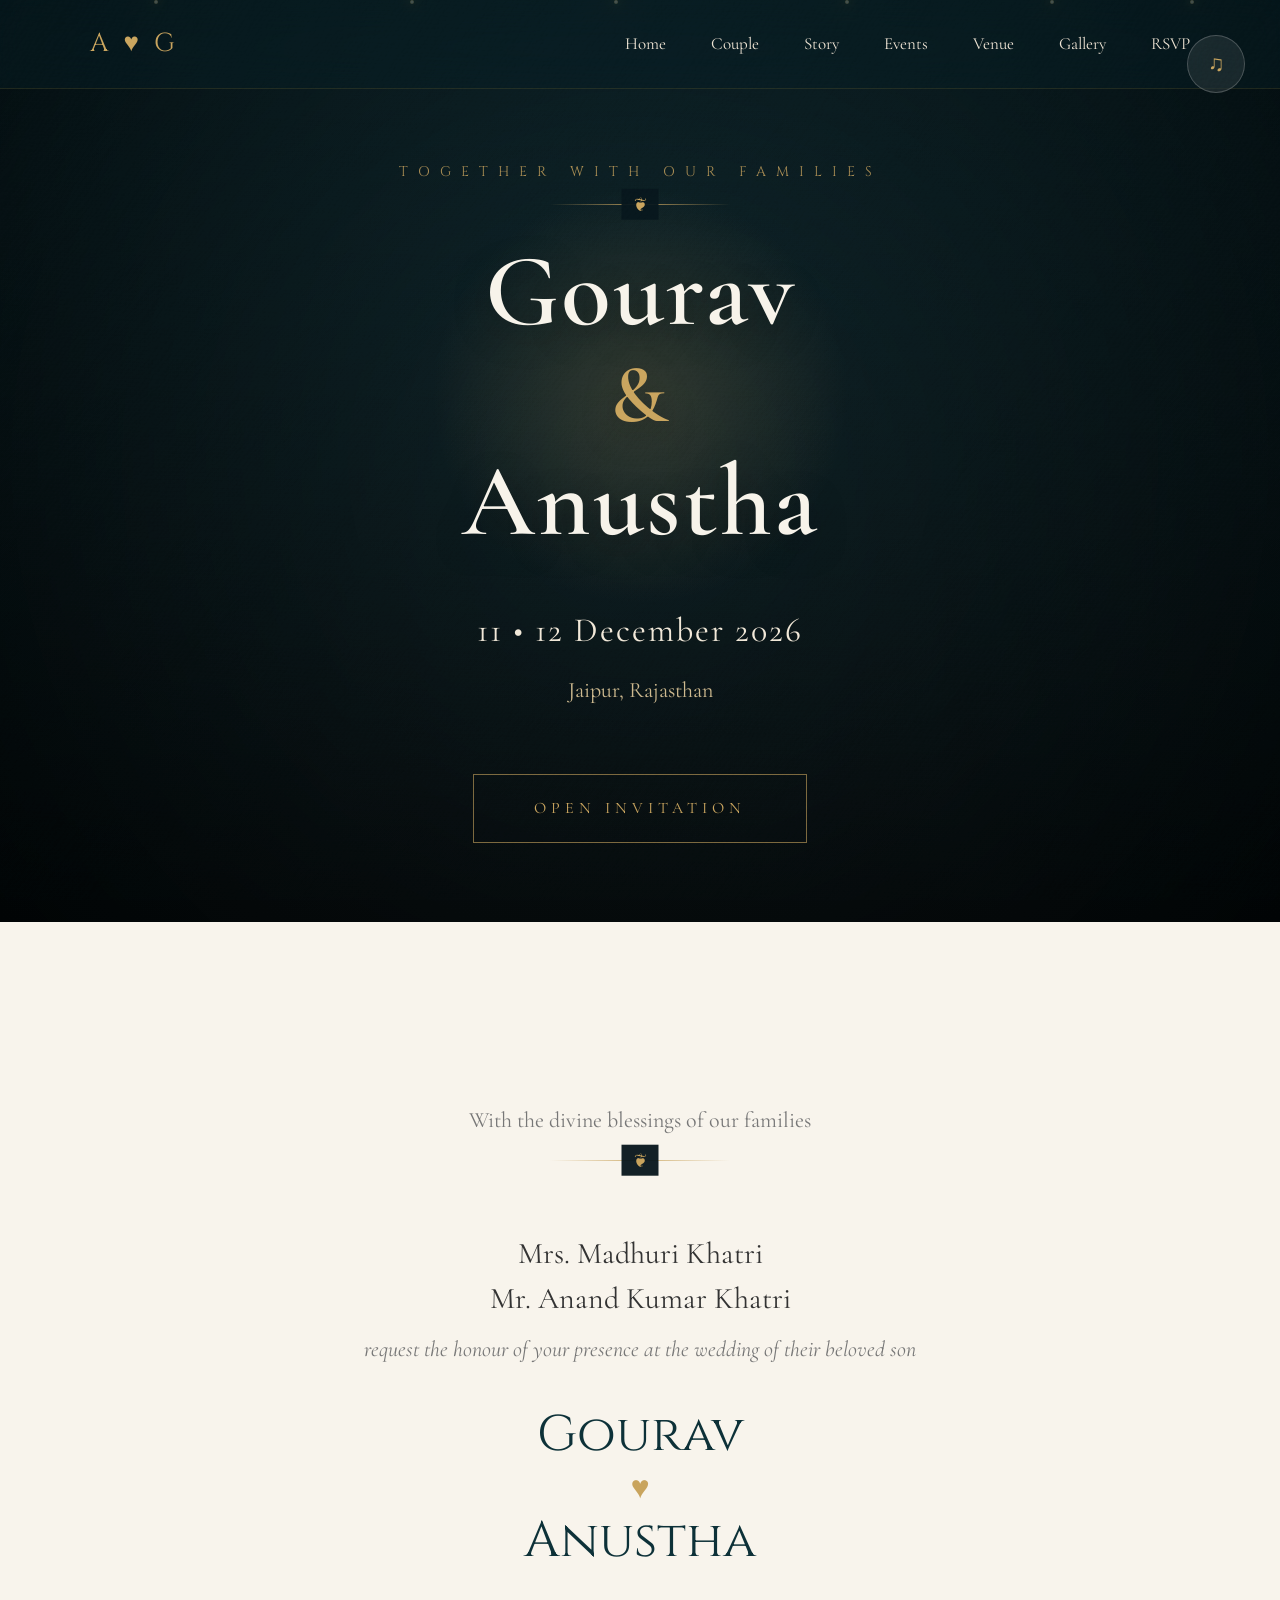
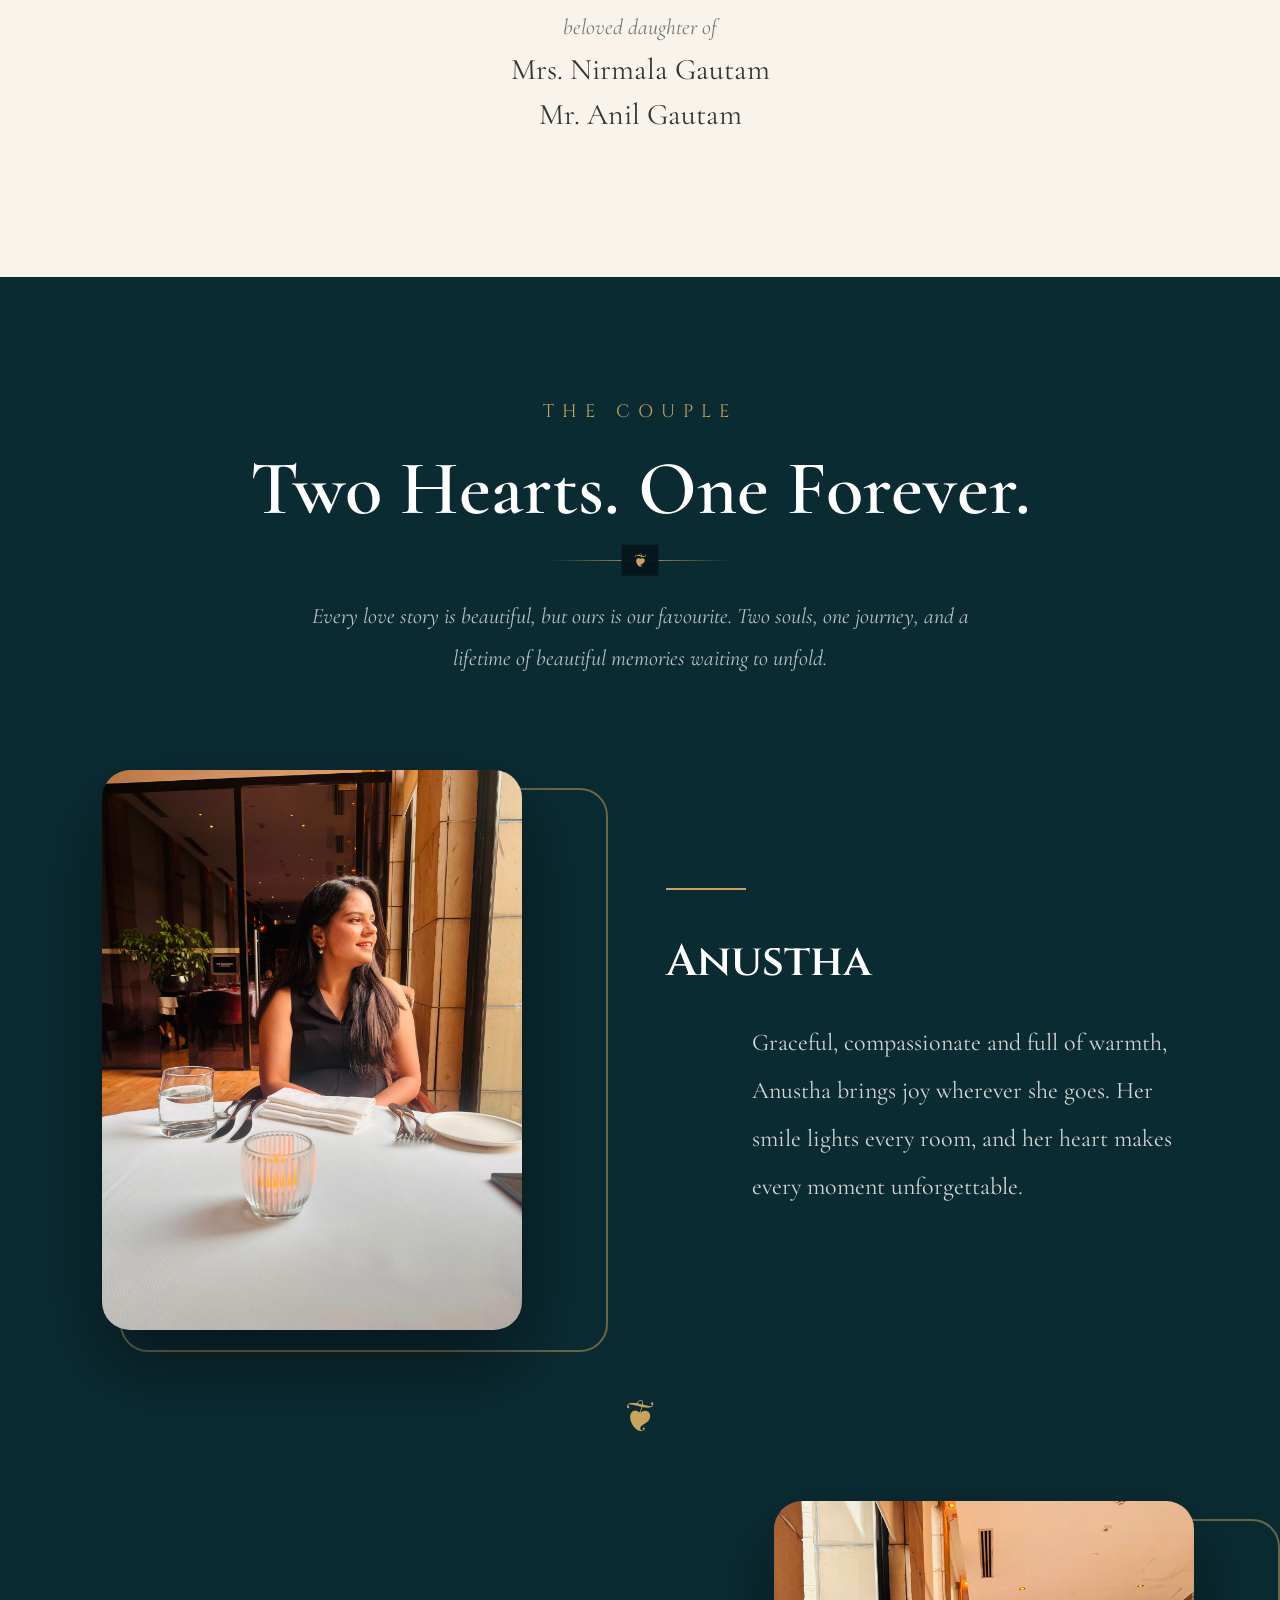
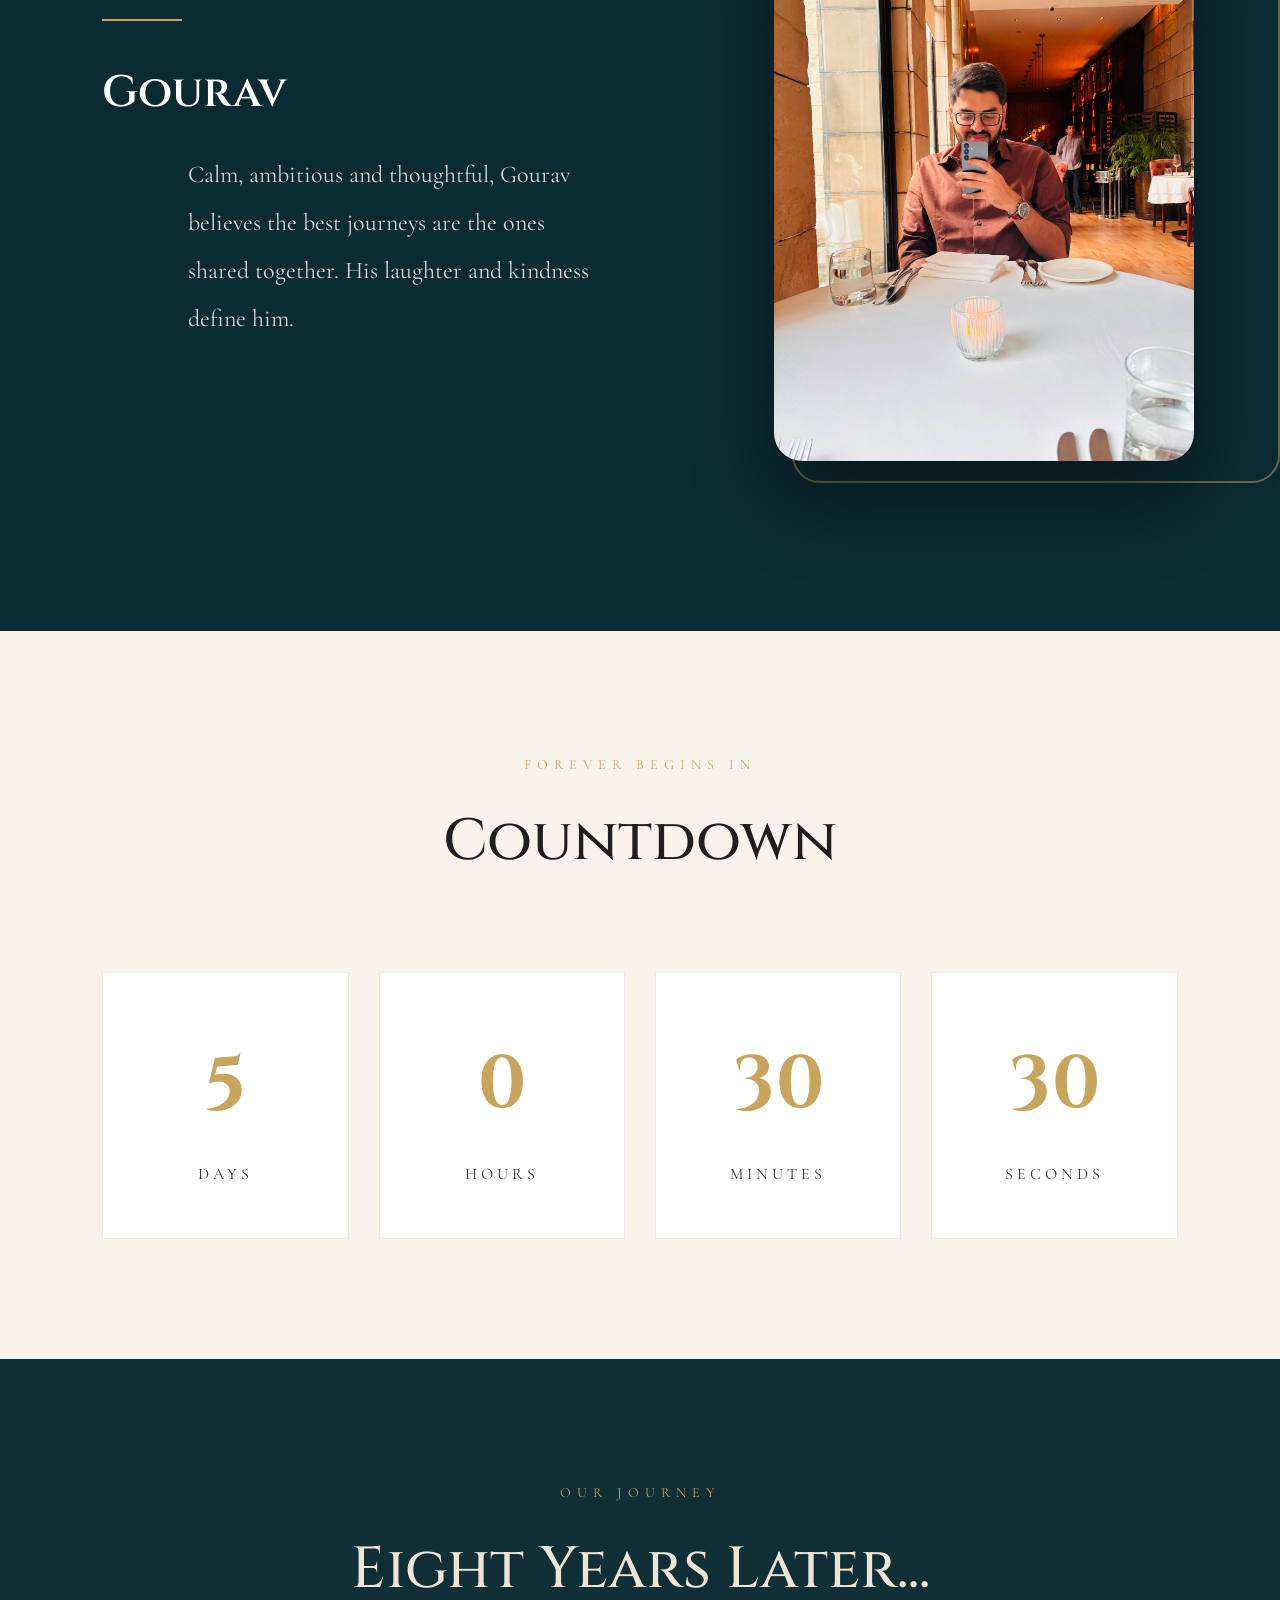
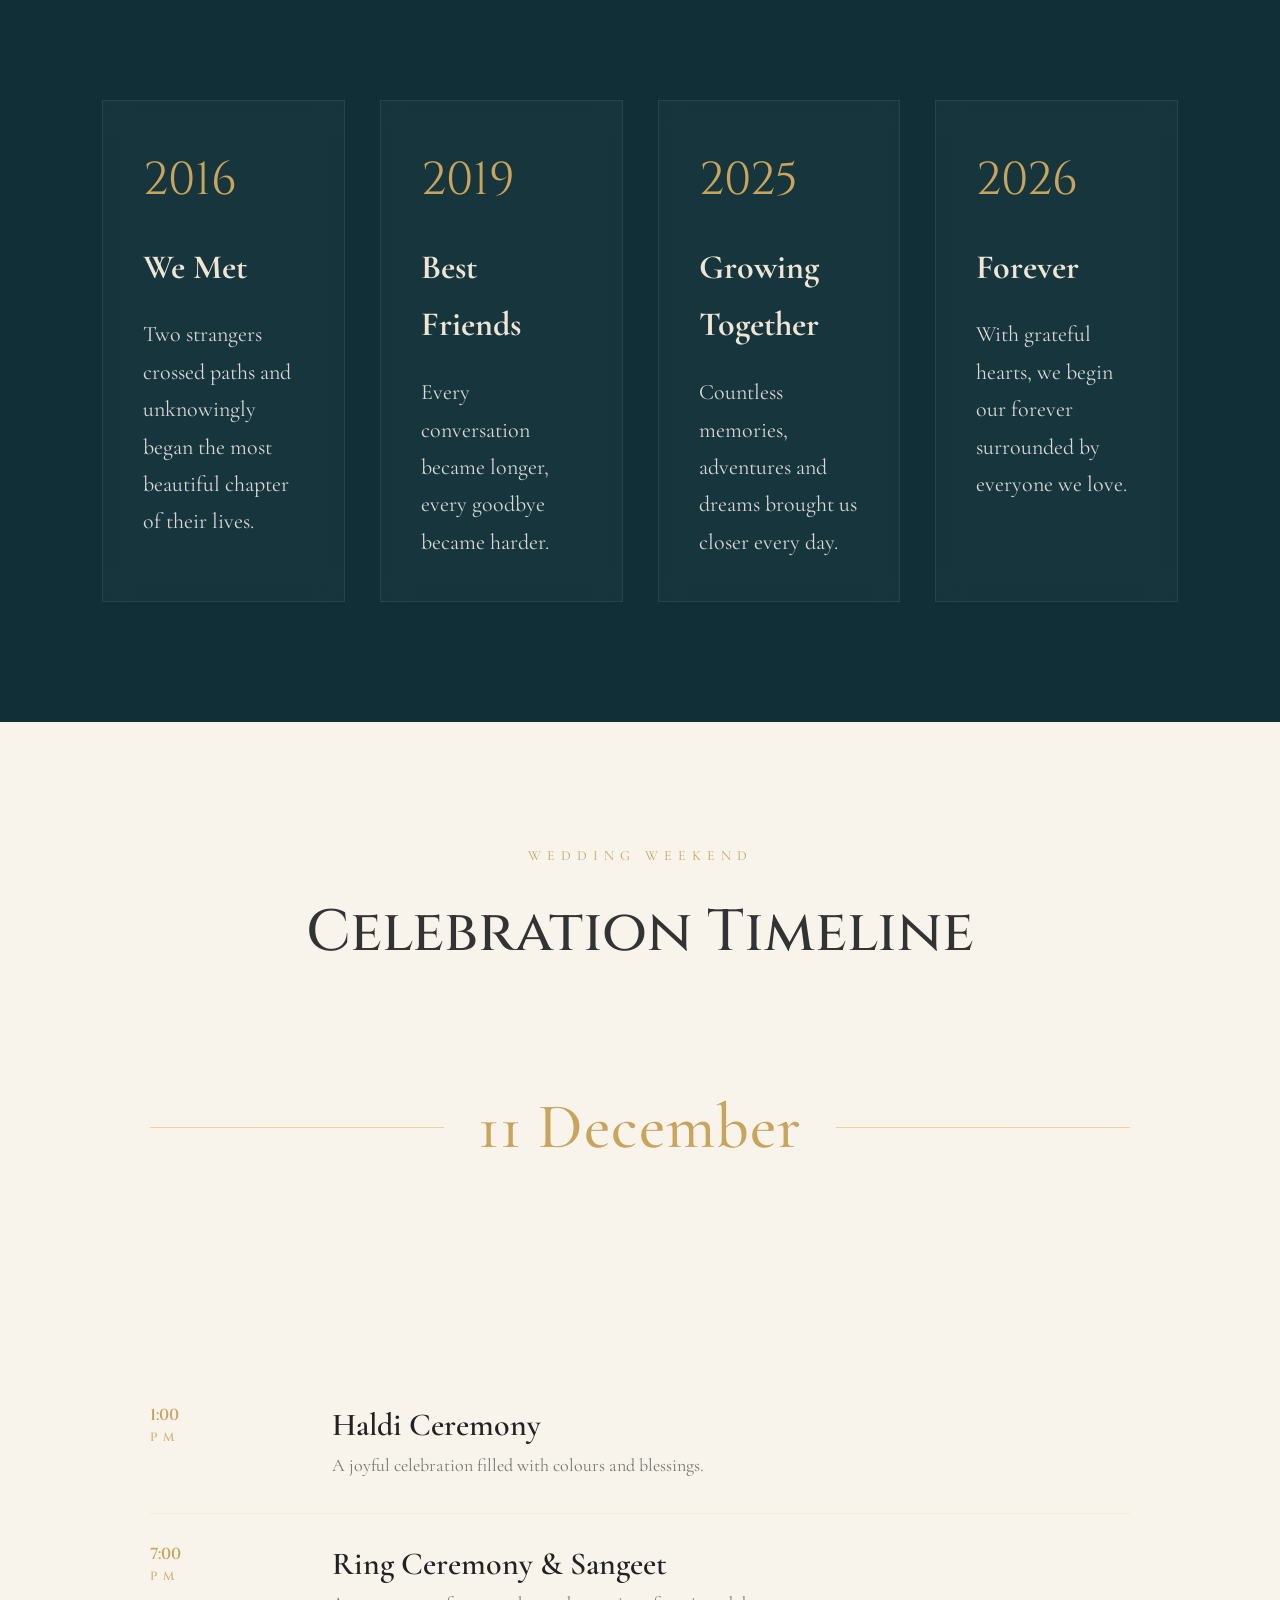
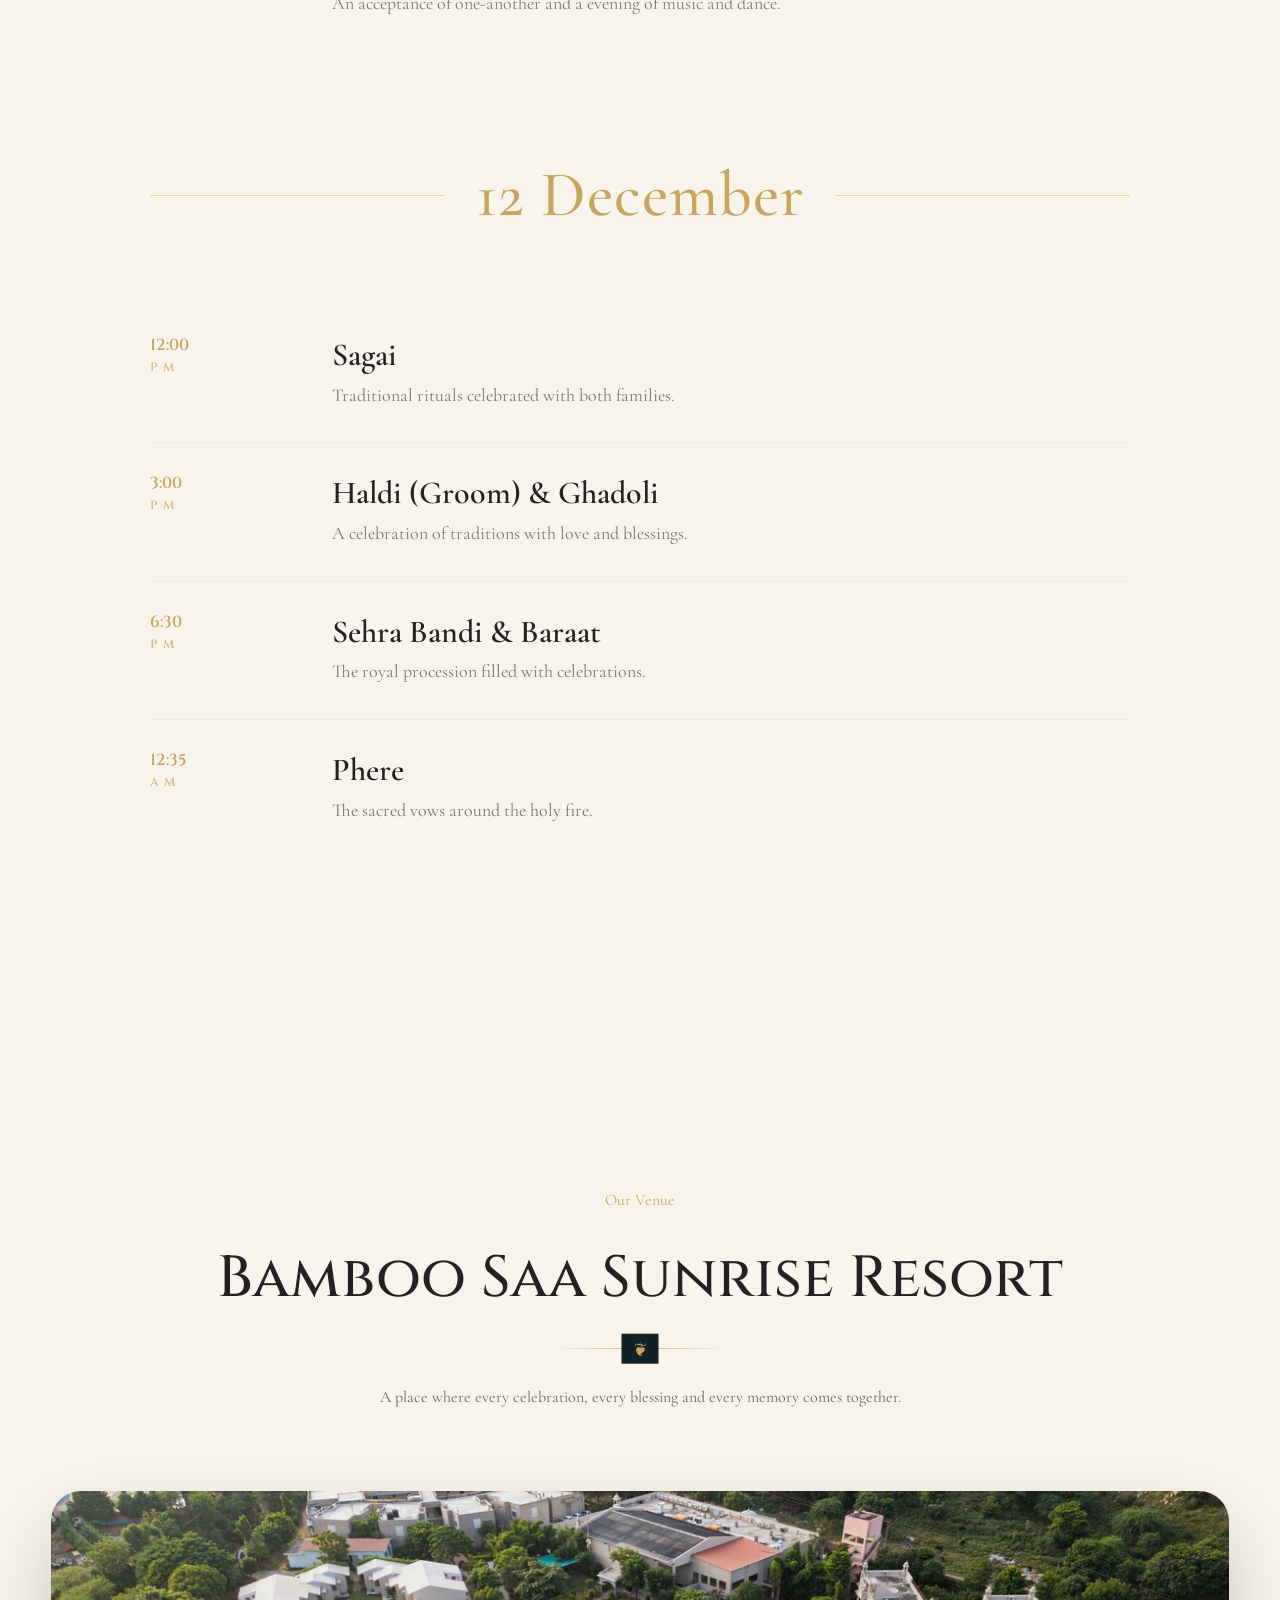
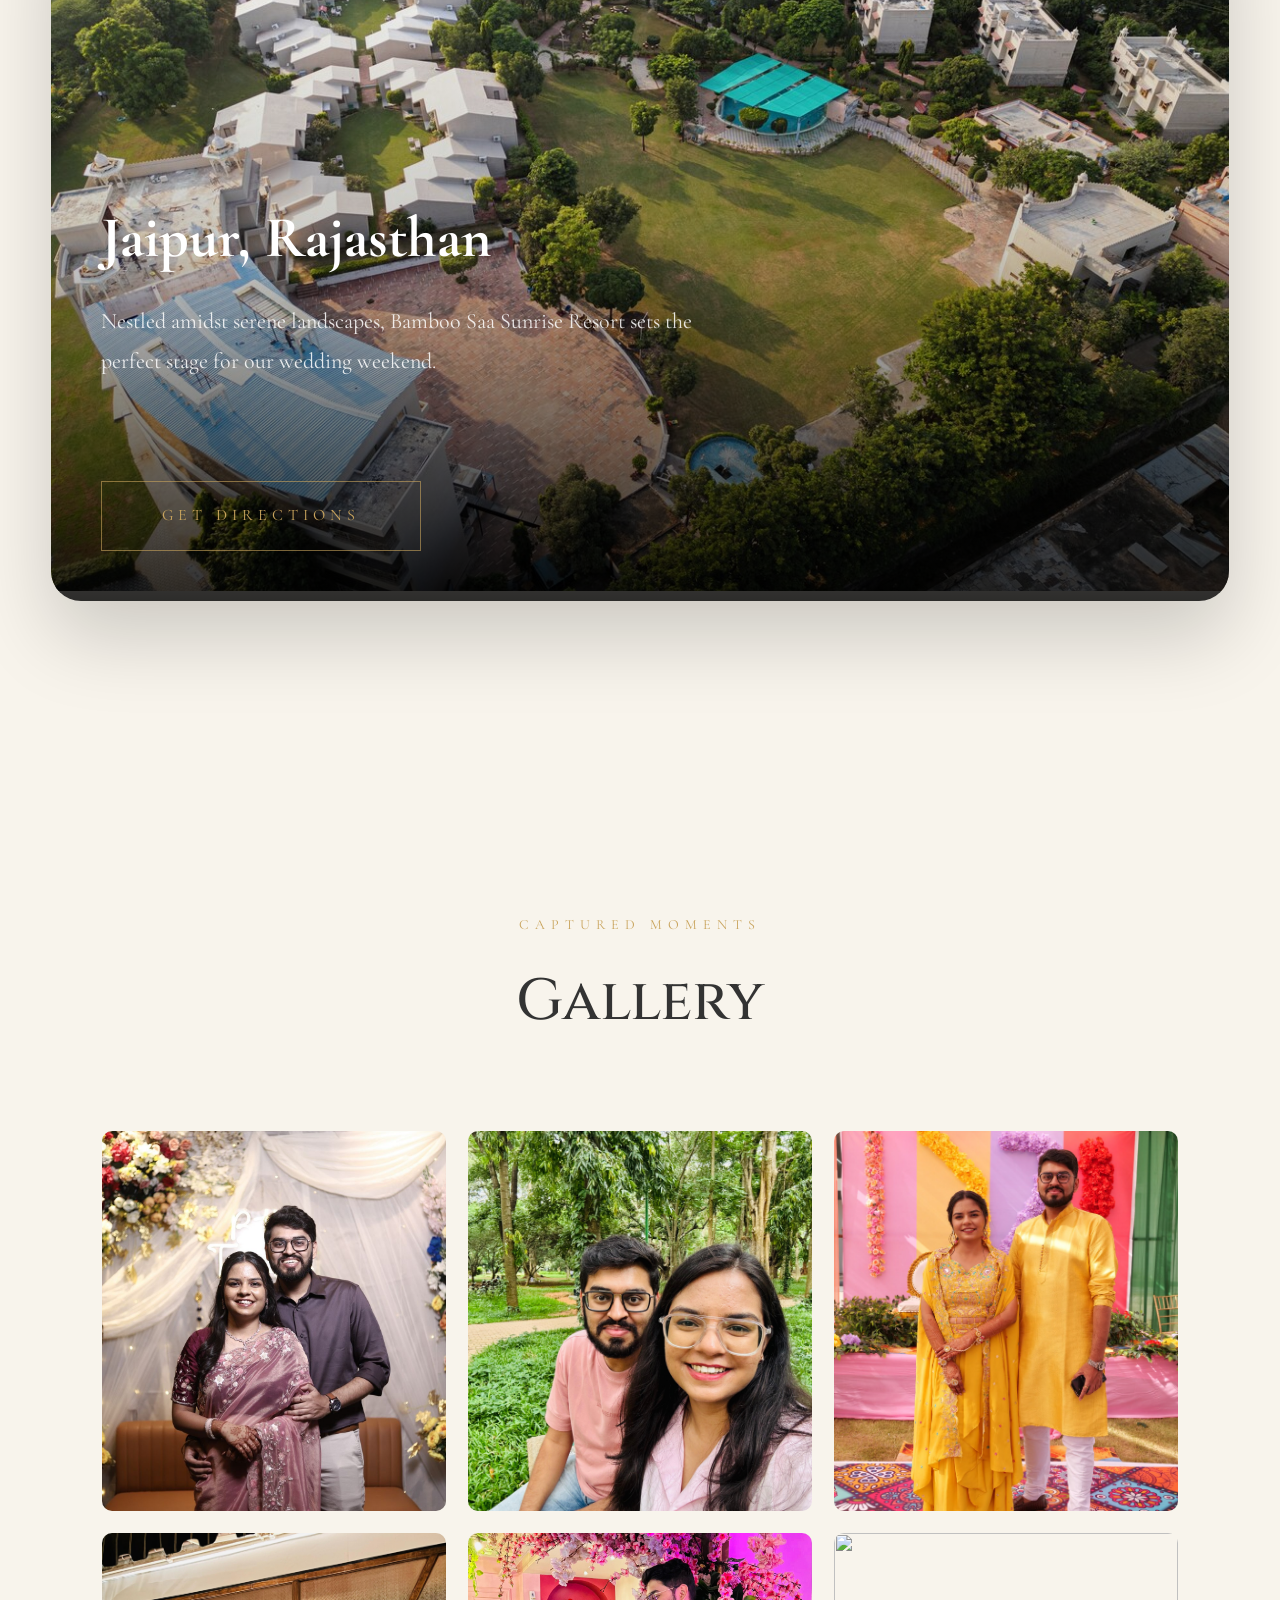
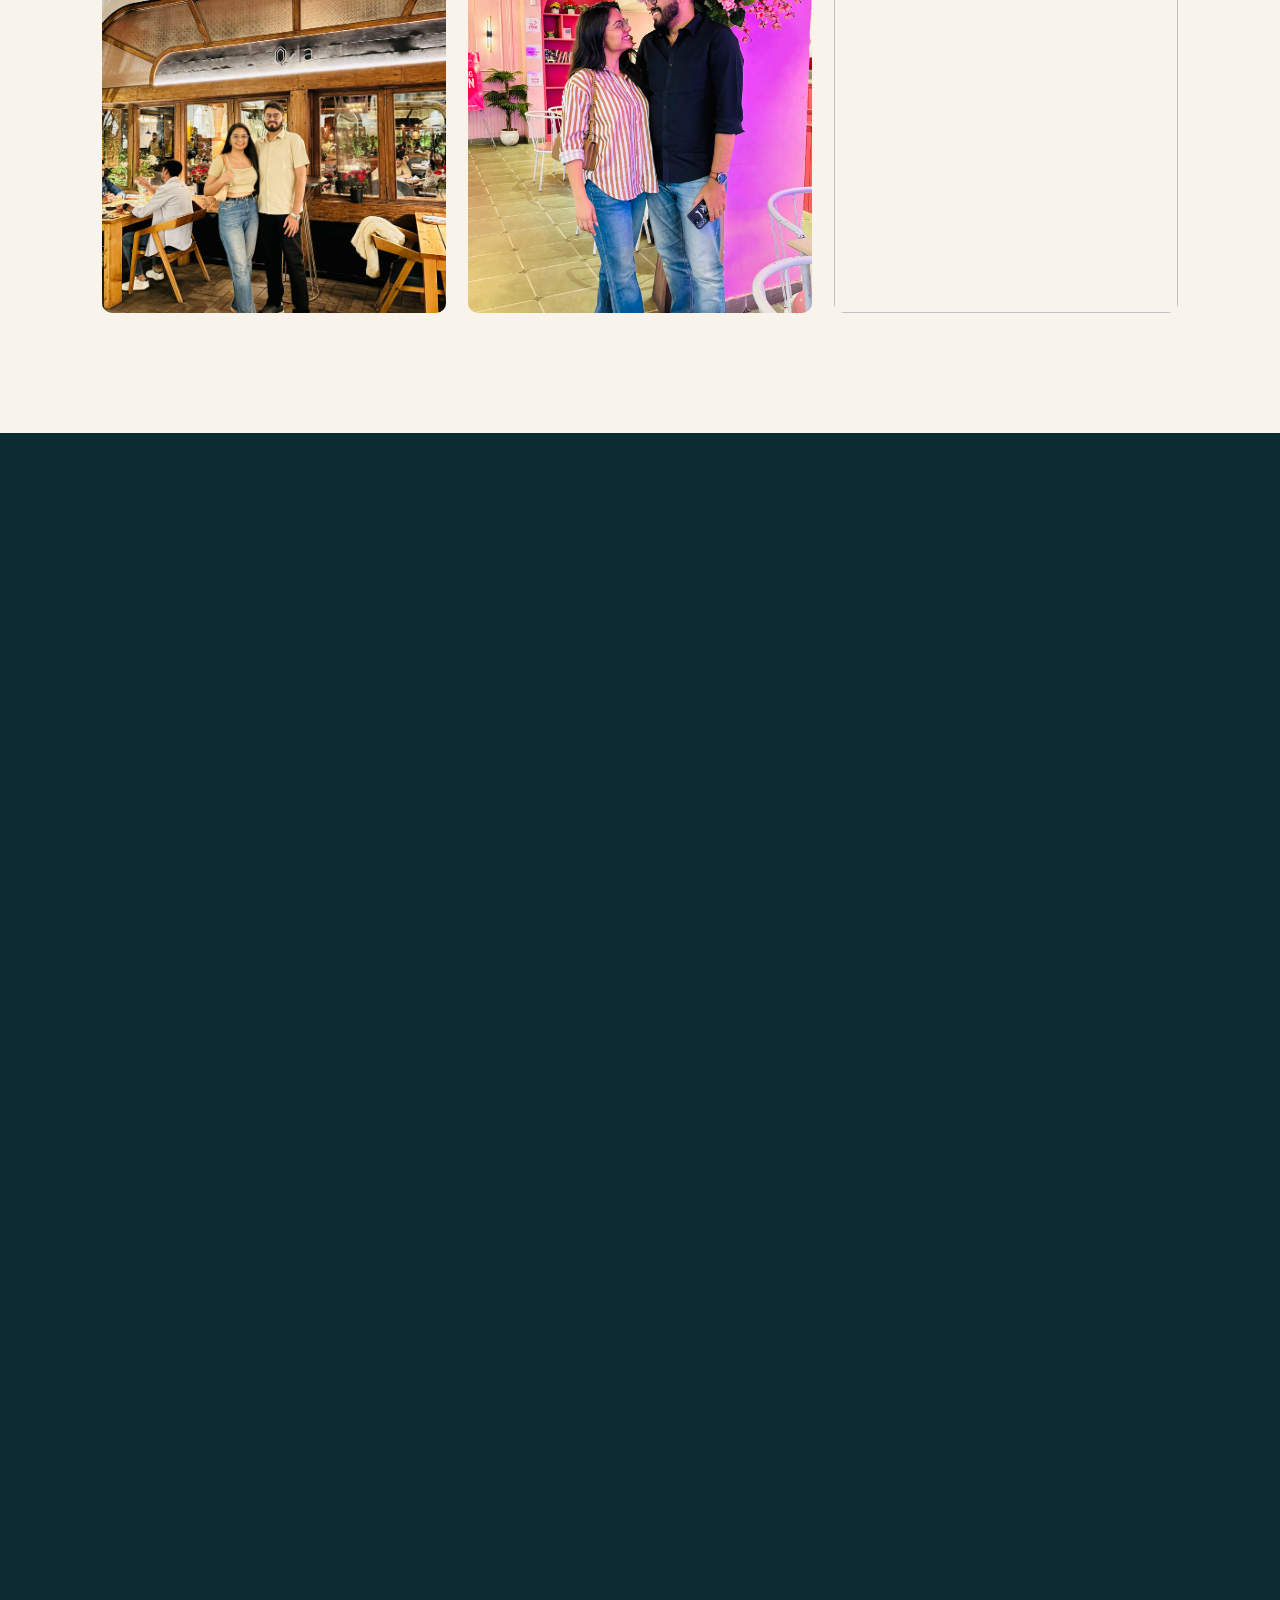
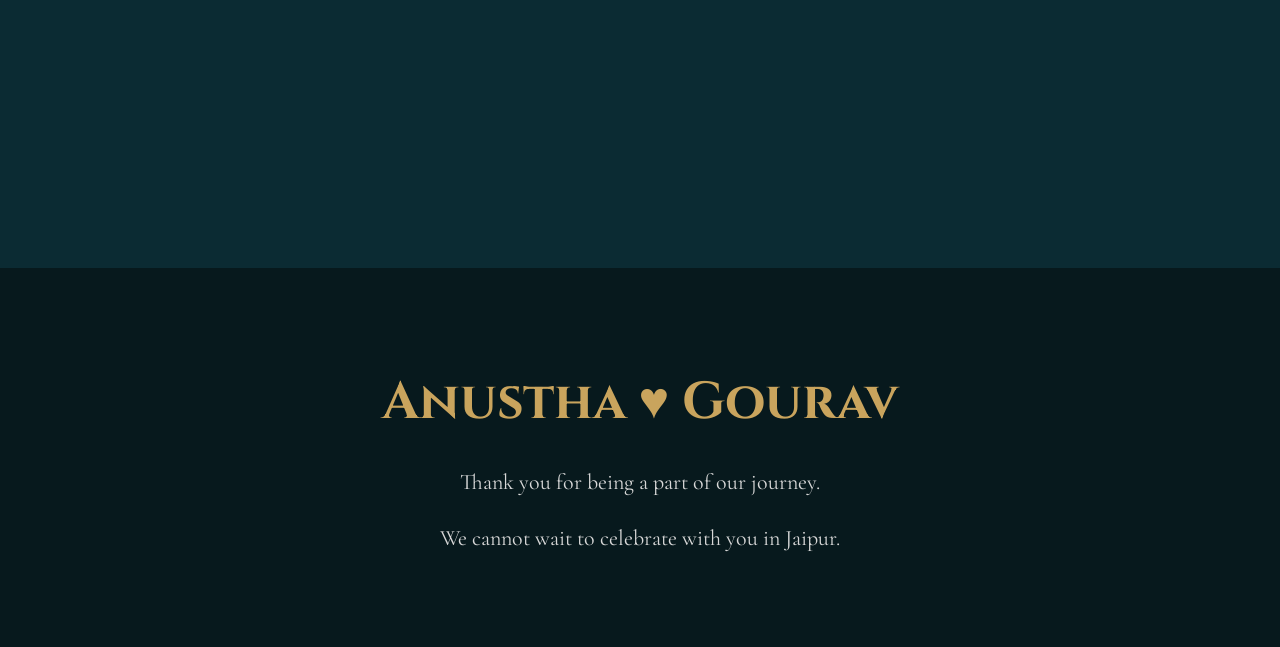
==== commit 51d67494: "add groom" ====
--- a/iteration2/index.html
+++ b/iteration2/index.html
@@ -69,9 +69,9 @@
             <div class="divider"></div>
             
             <h1>
+                Gourav
+                <span class="amp">&</span>
                 Anustha
-                <span class="amp">&</span>
-                Gourav
             </h1>
             <p class="date">
                 11 • 12 December 2026
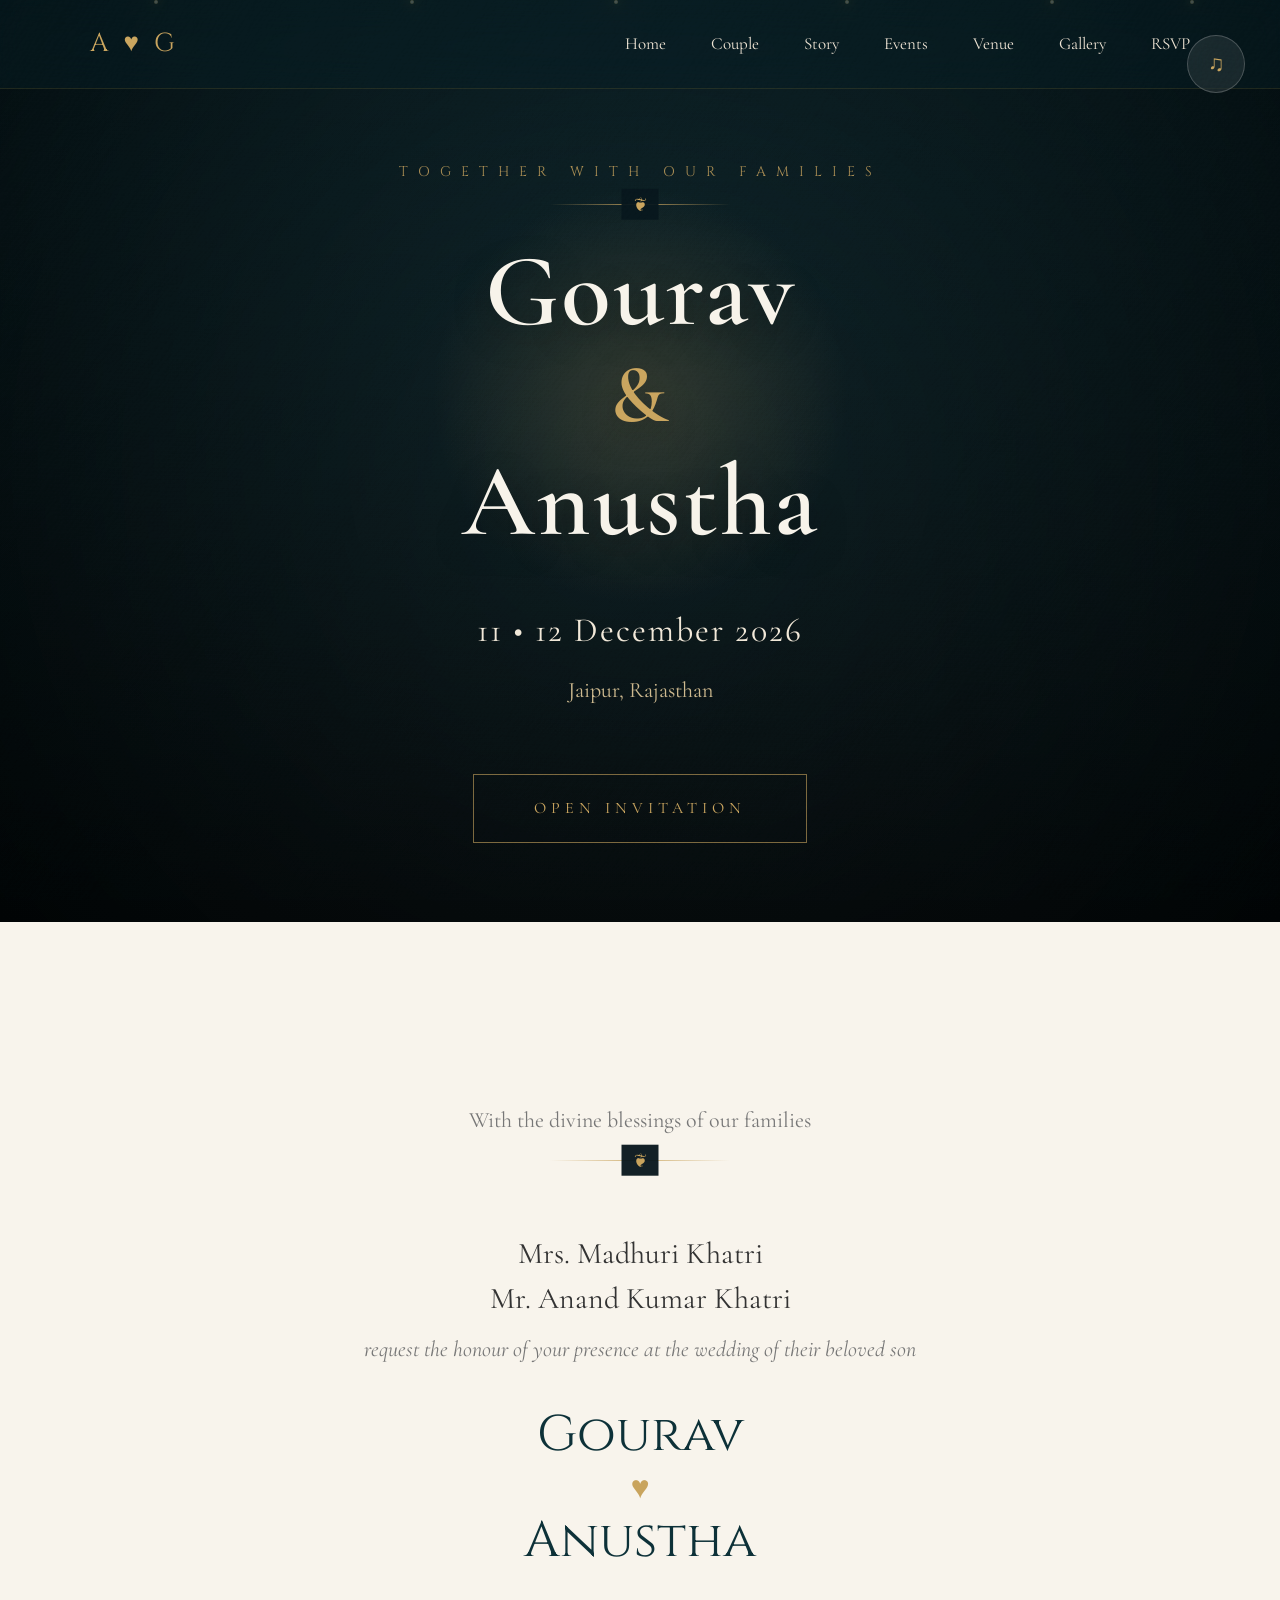
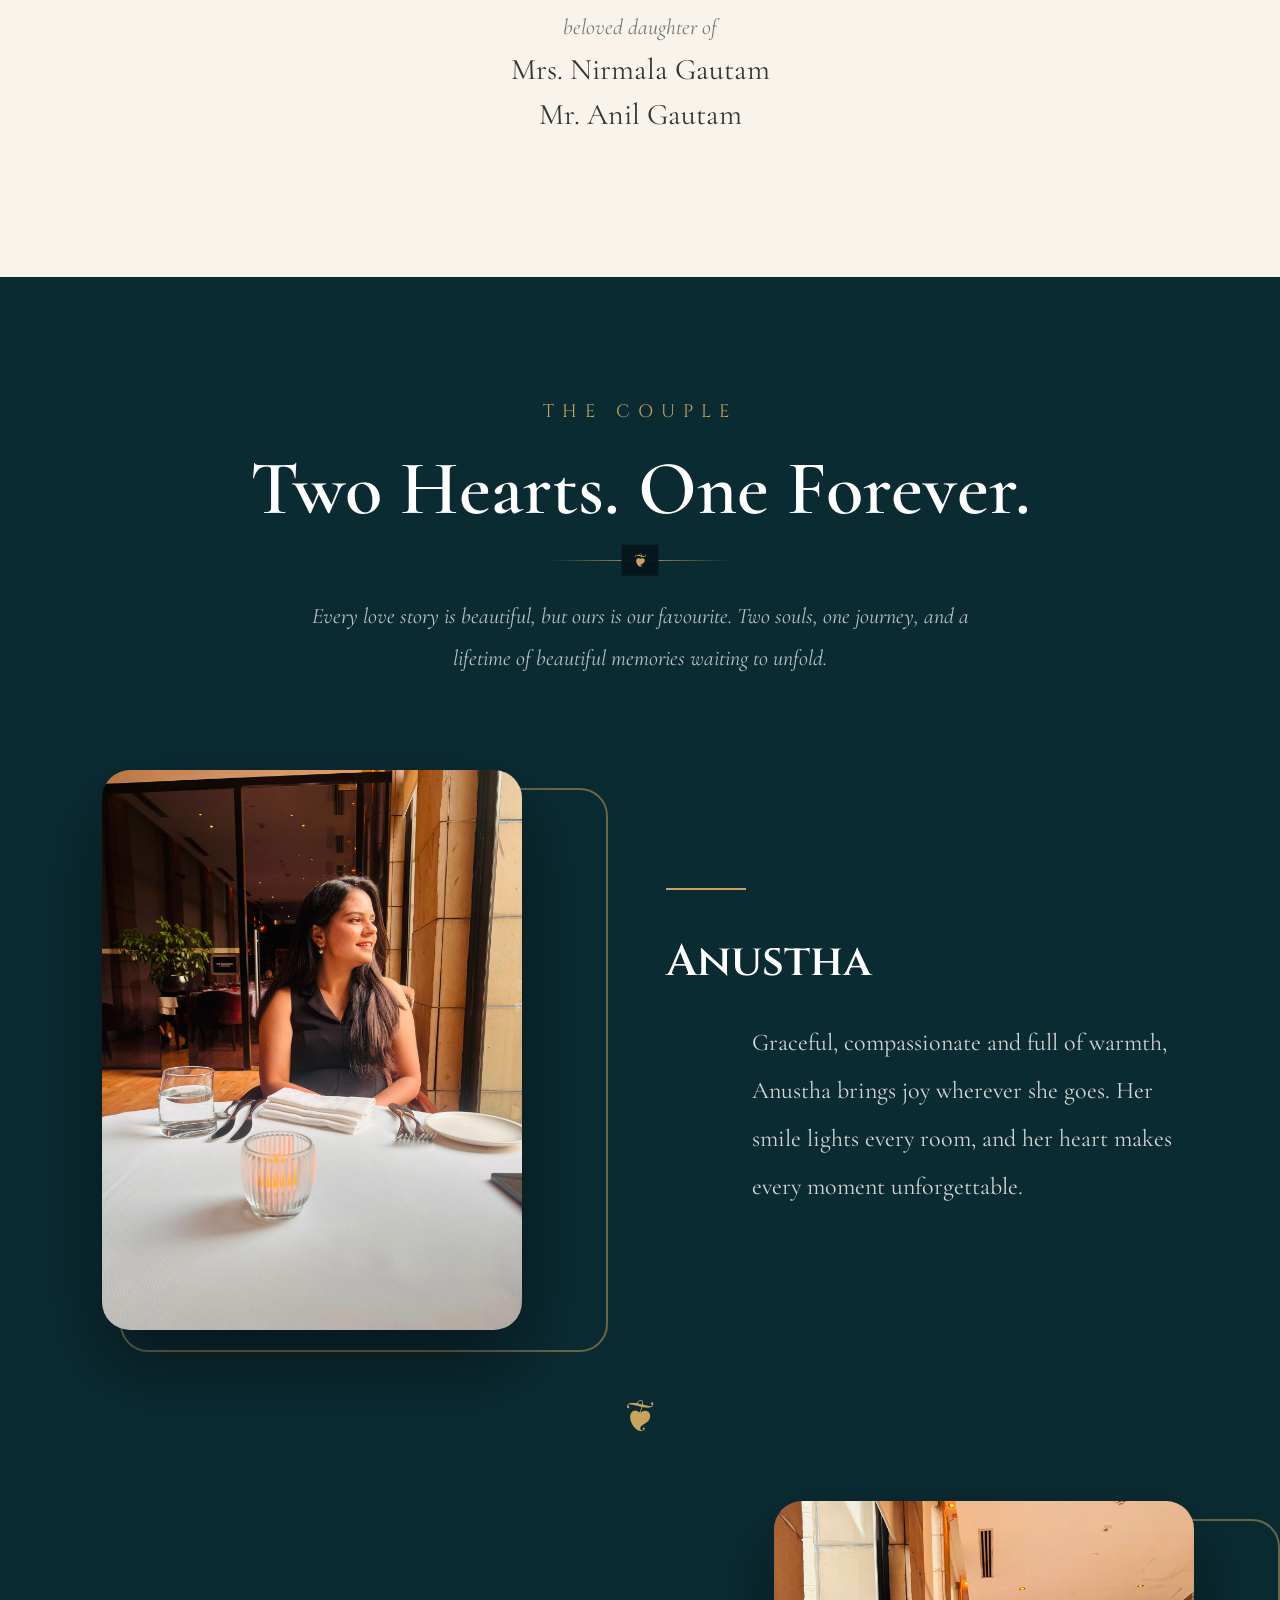
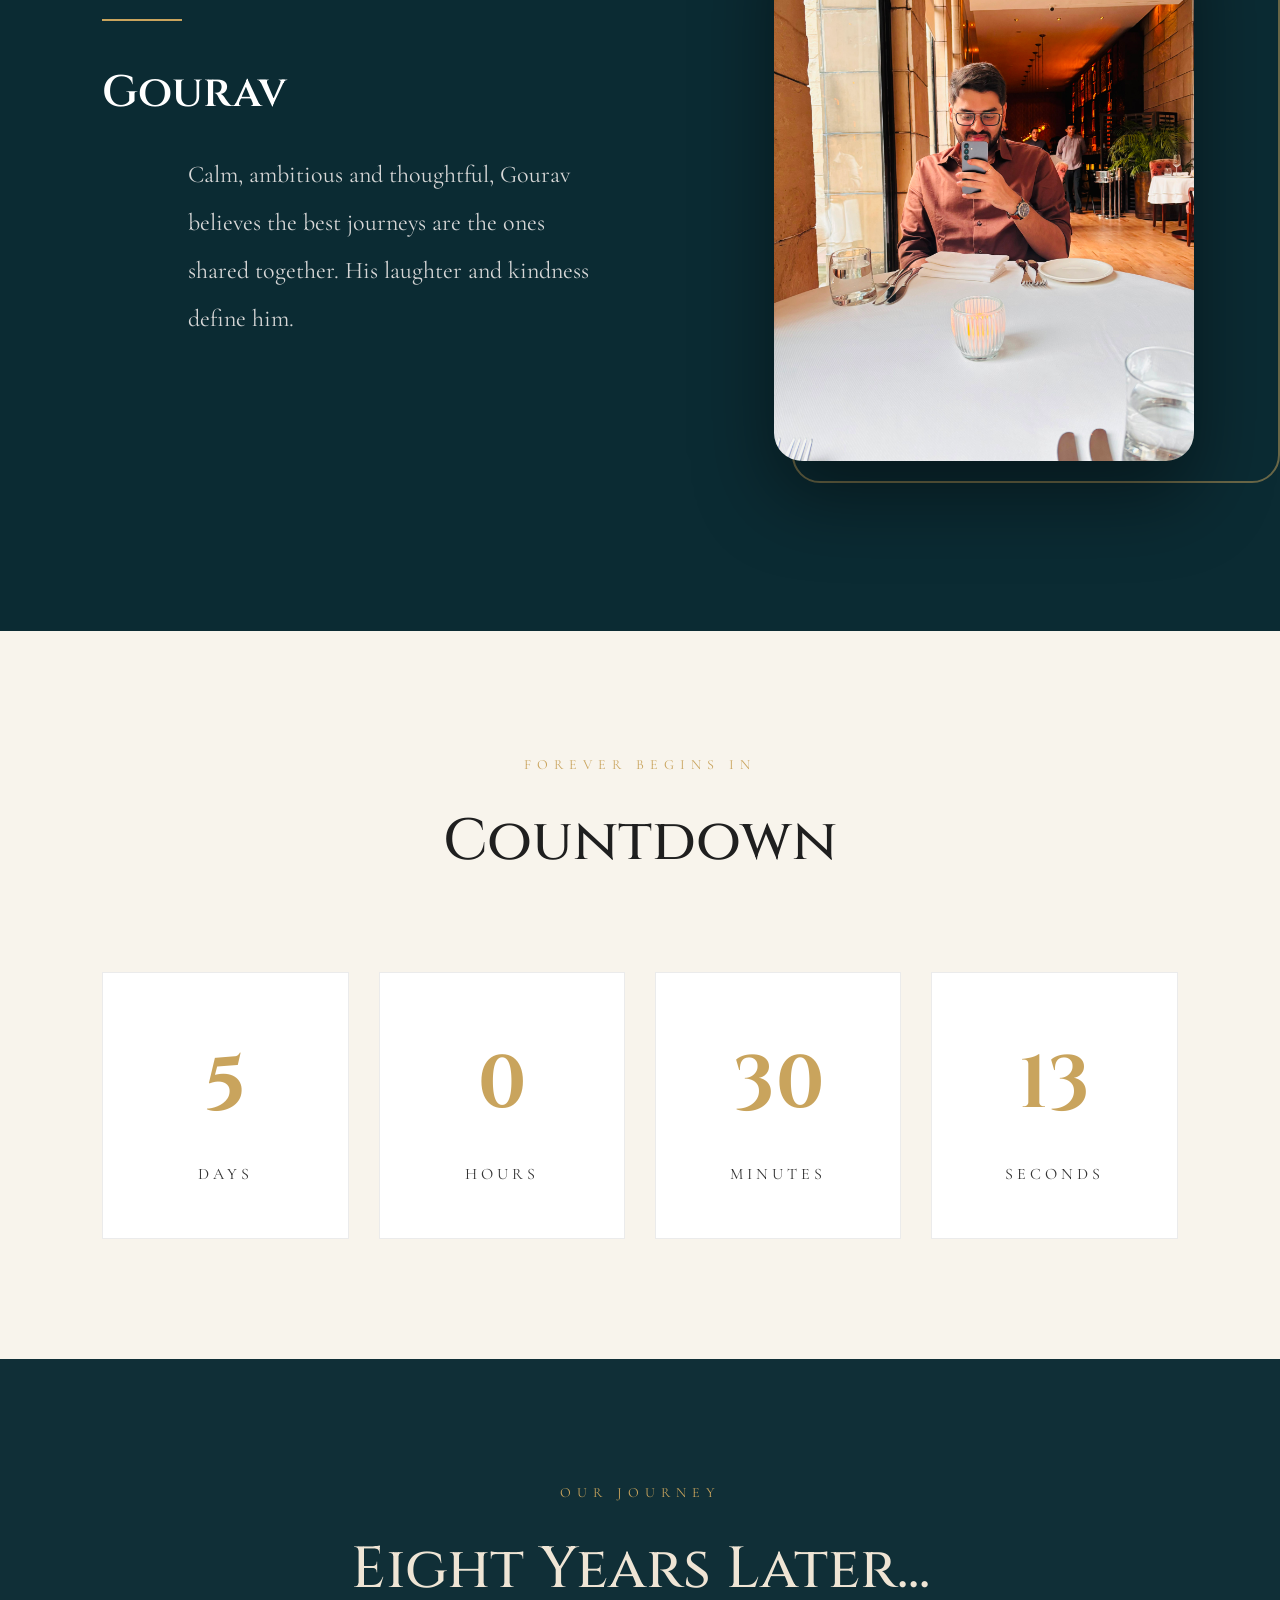
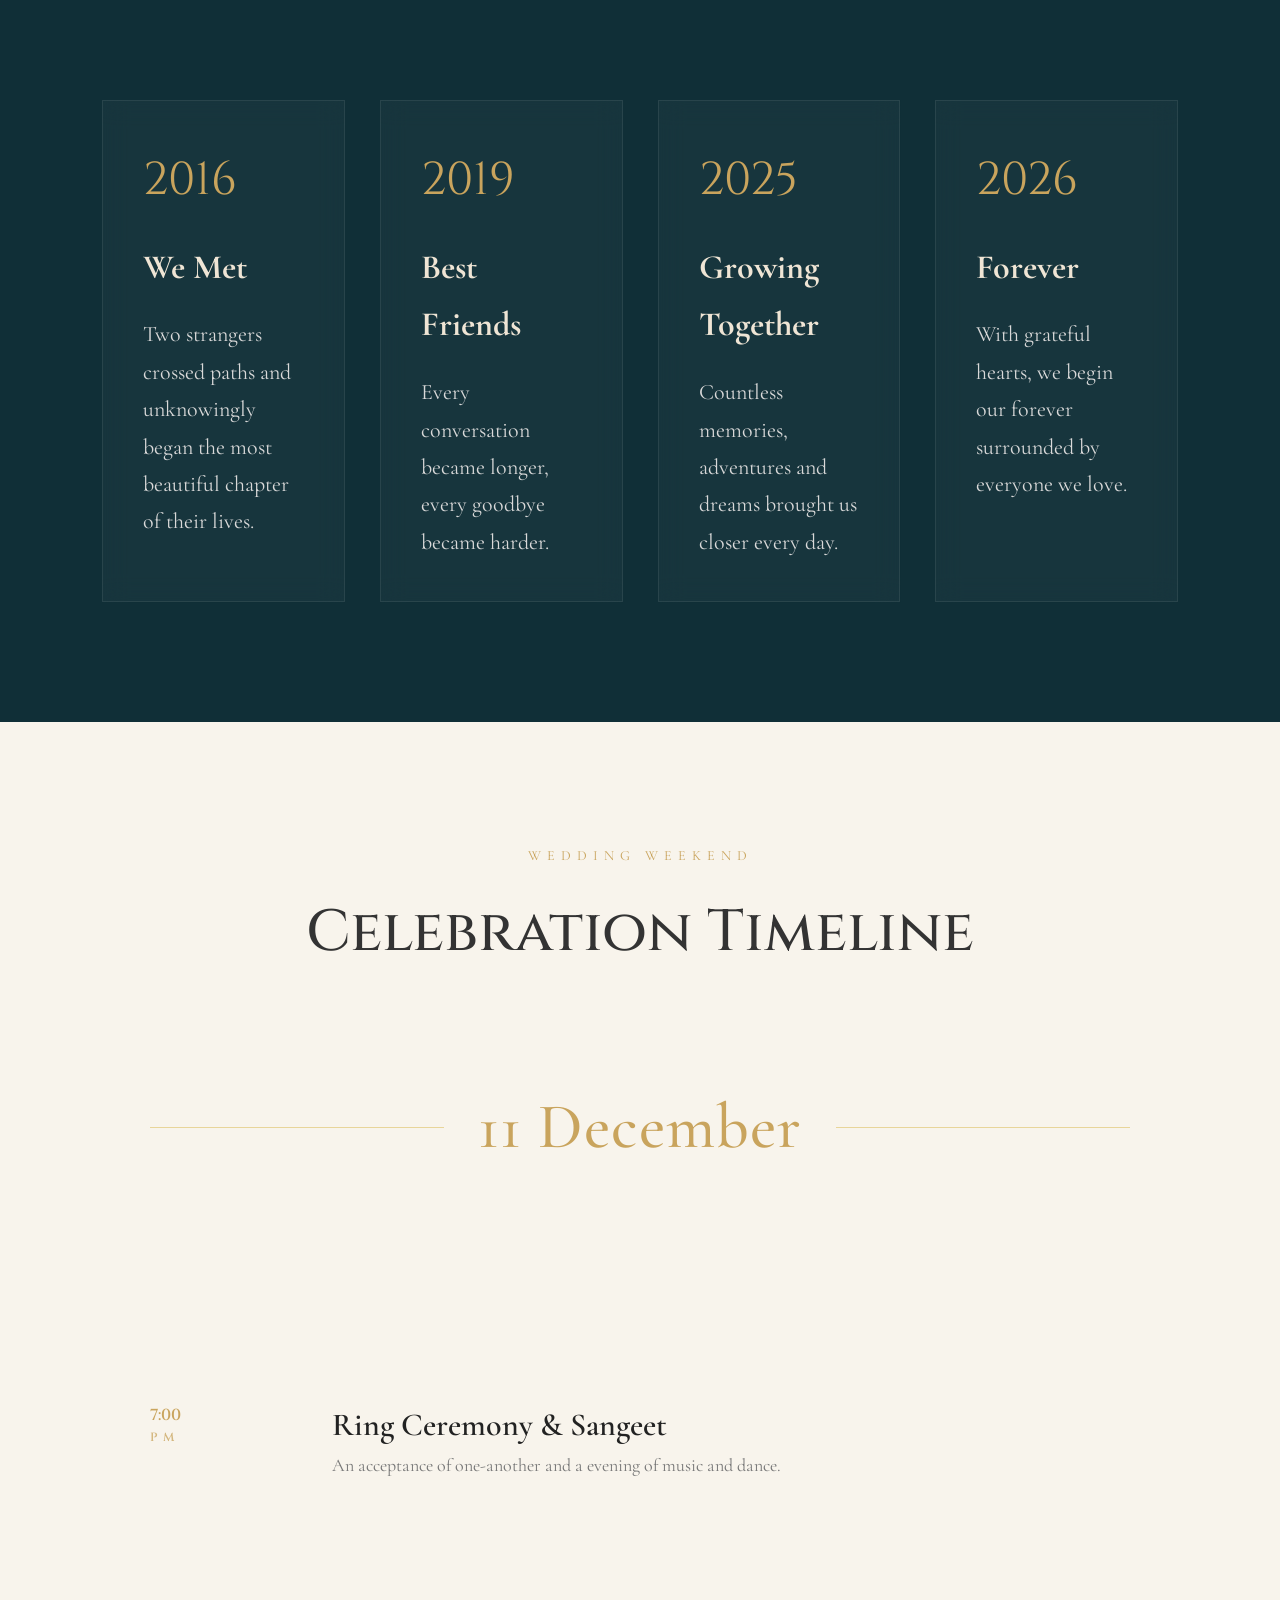
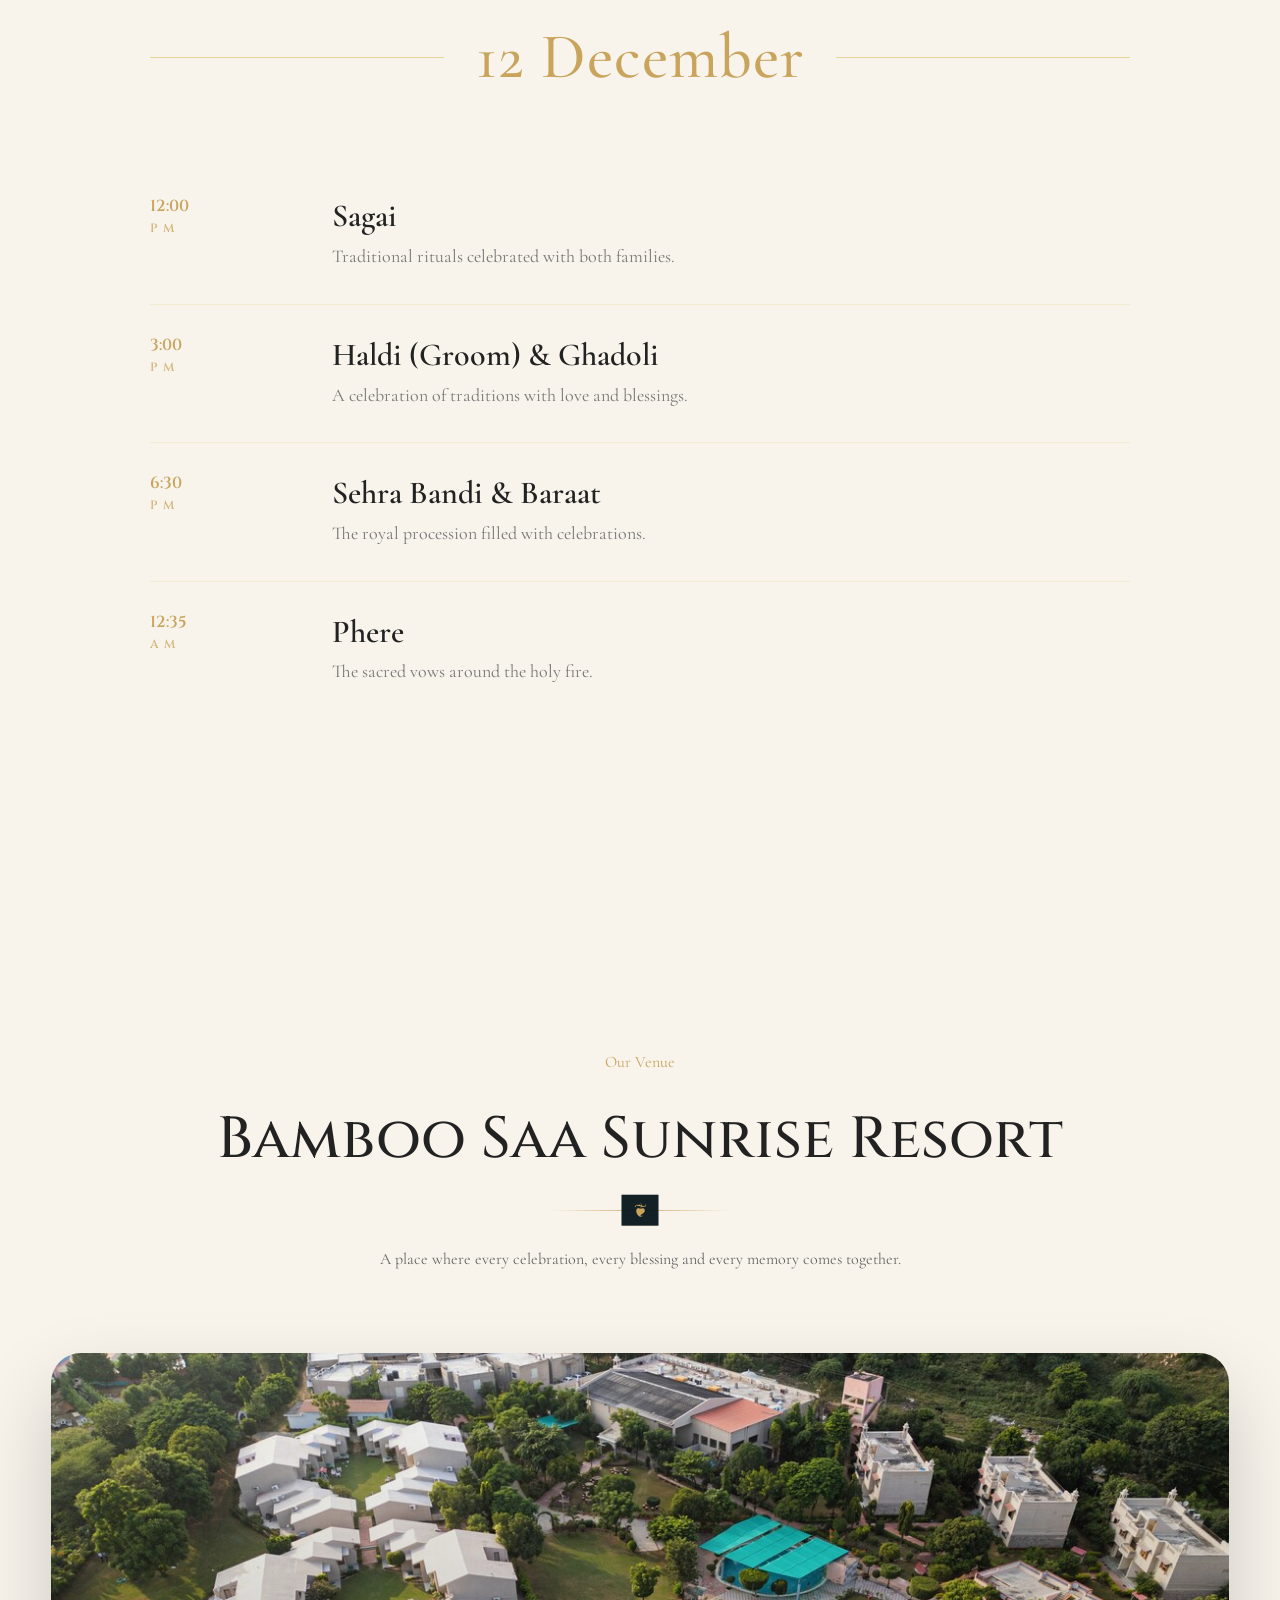
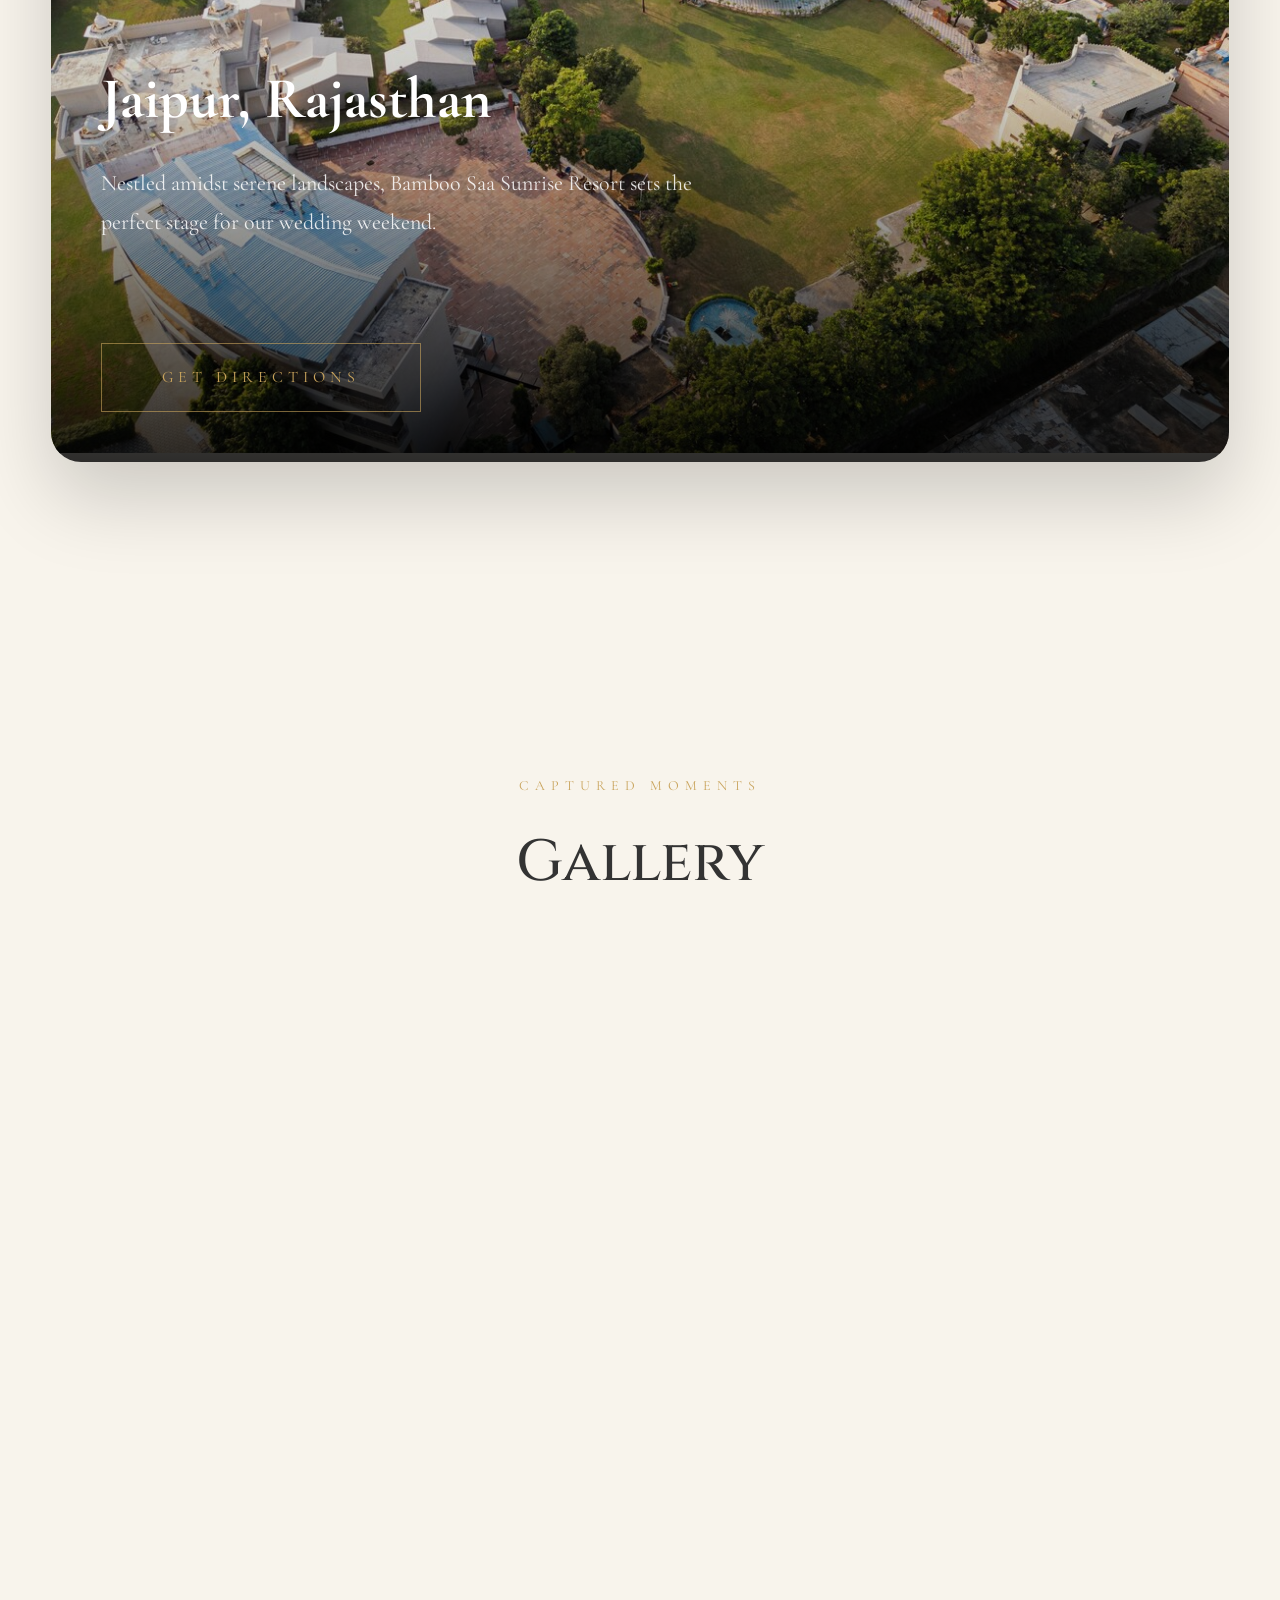
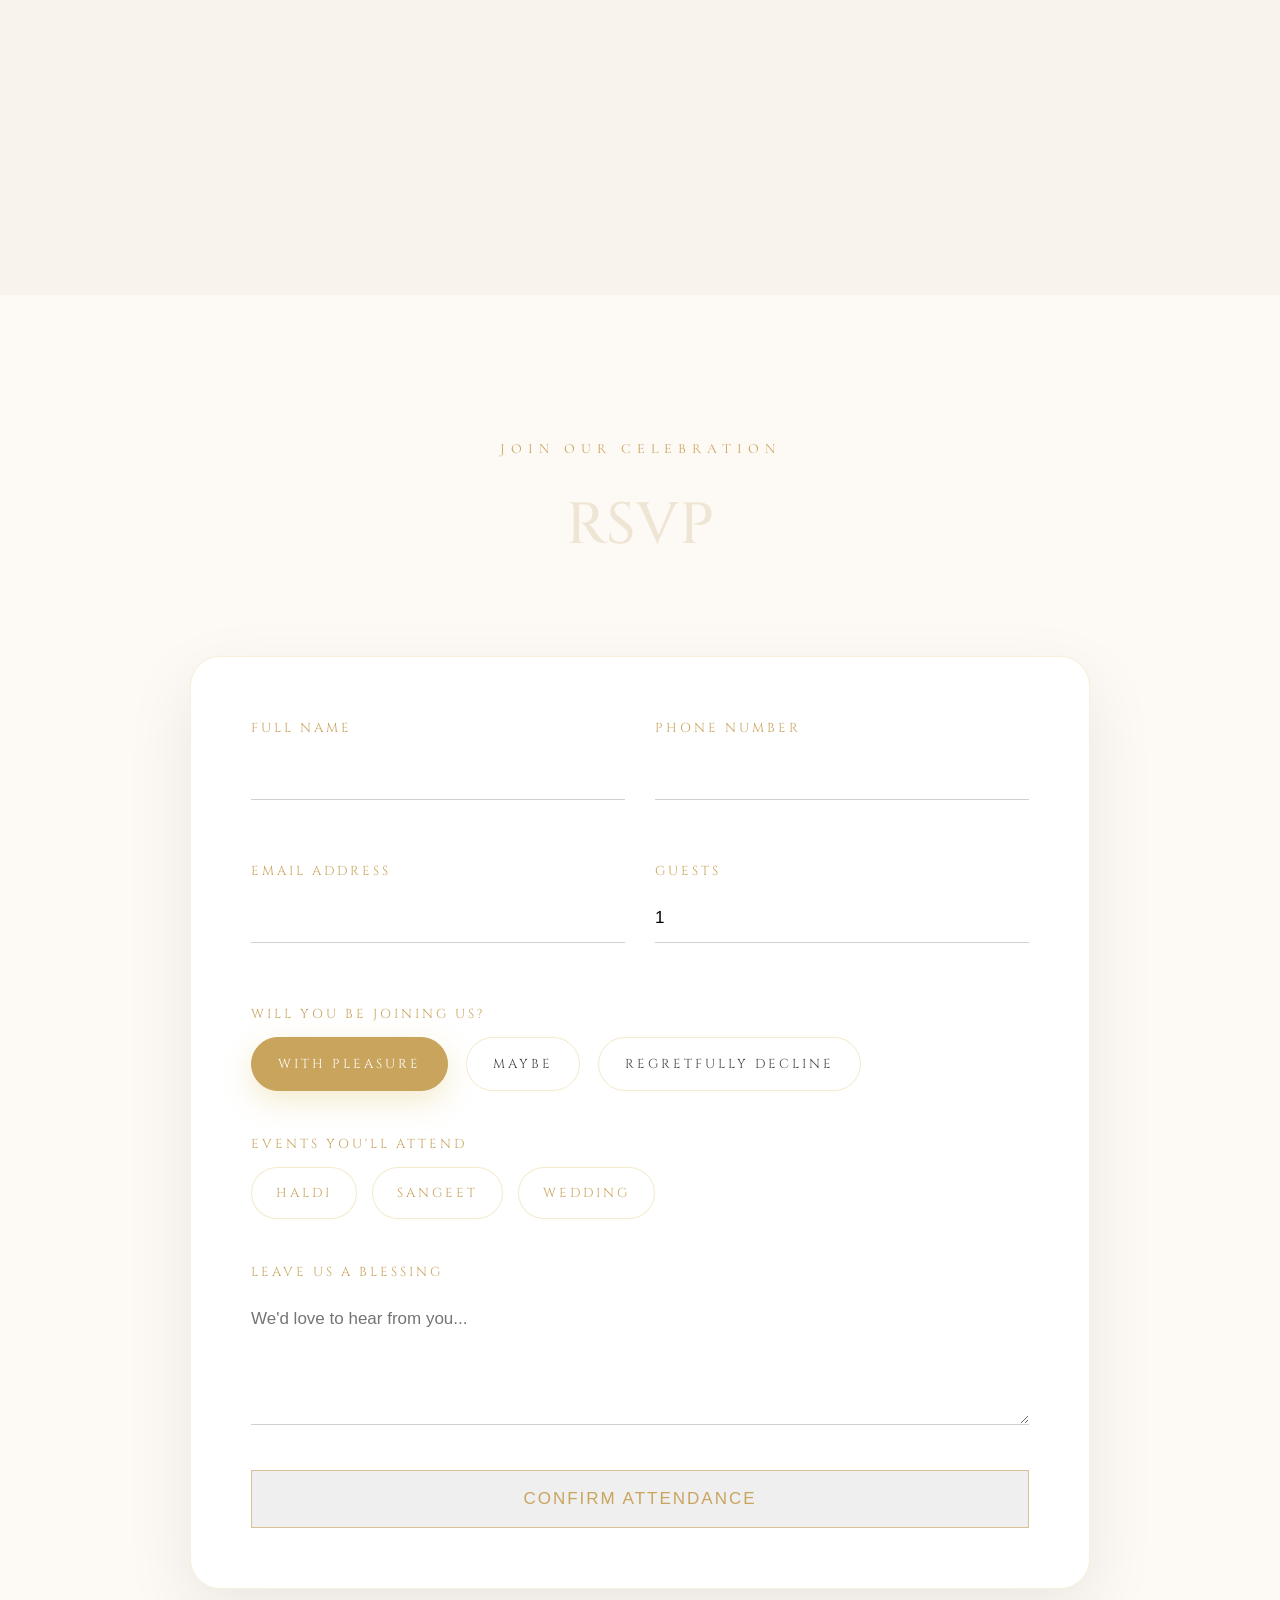
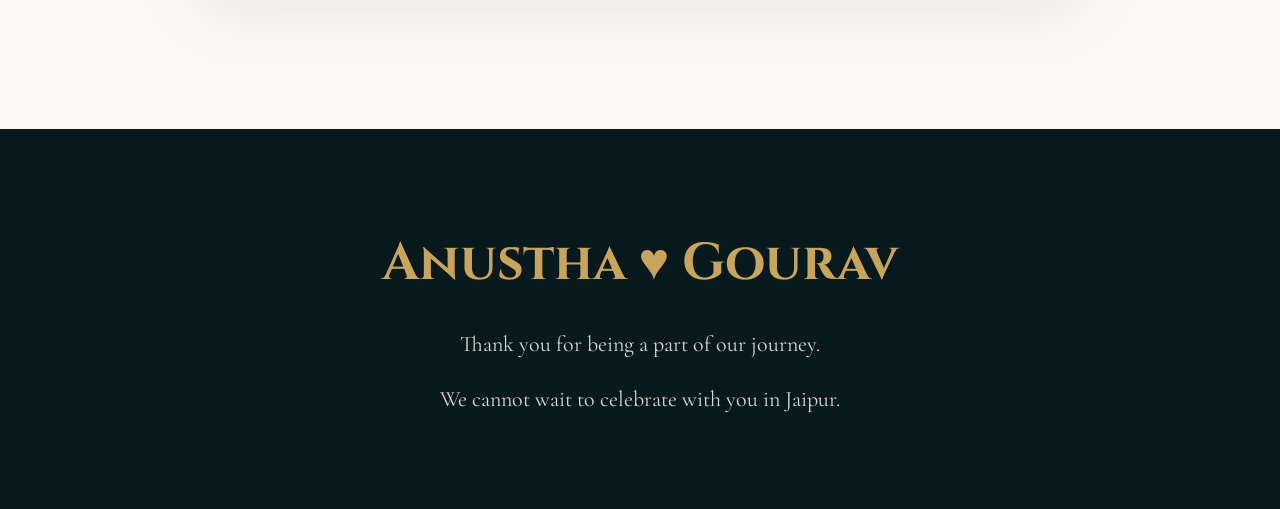
==== commit 95d1fa24: "minor fixes" ====
--- a/iteration2/index.html
+++ b/iteration2/index.html
@@ -272,14 +272,14 @@
     </div> -->
     <div class="event-day">
         <h3>11 December</h3>
-        <div class="event-item">
+        <!-- <div class="event-item">
             <span>9:00 <small>AM</small></span>
             <div>
                 <h4>Basan Ceremony</h4>
                 <p>A joyful beginning to the wedding celebrations.</p>
             </div>
-        </div>
-        <div class="event-item">
+        </div> -->
+        <div class="event-item"> 
             <span>1:00
                 <small>PM</small>
             </span>
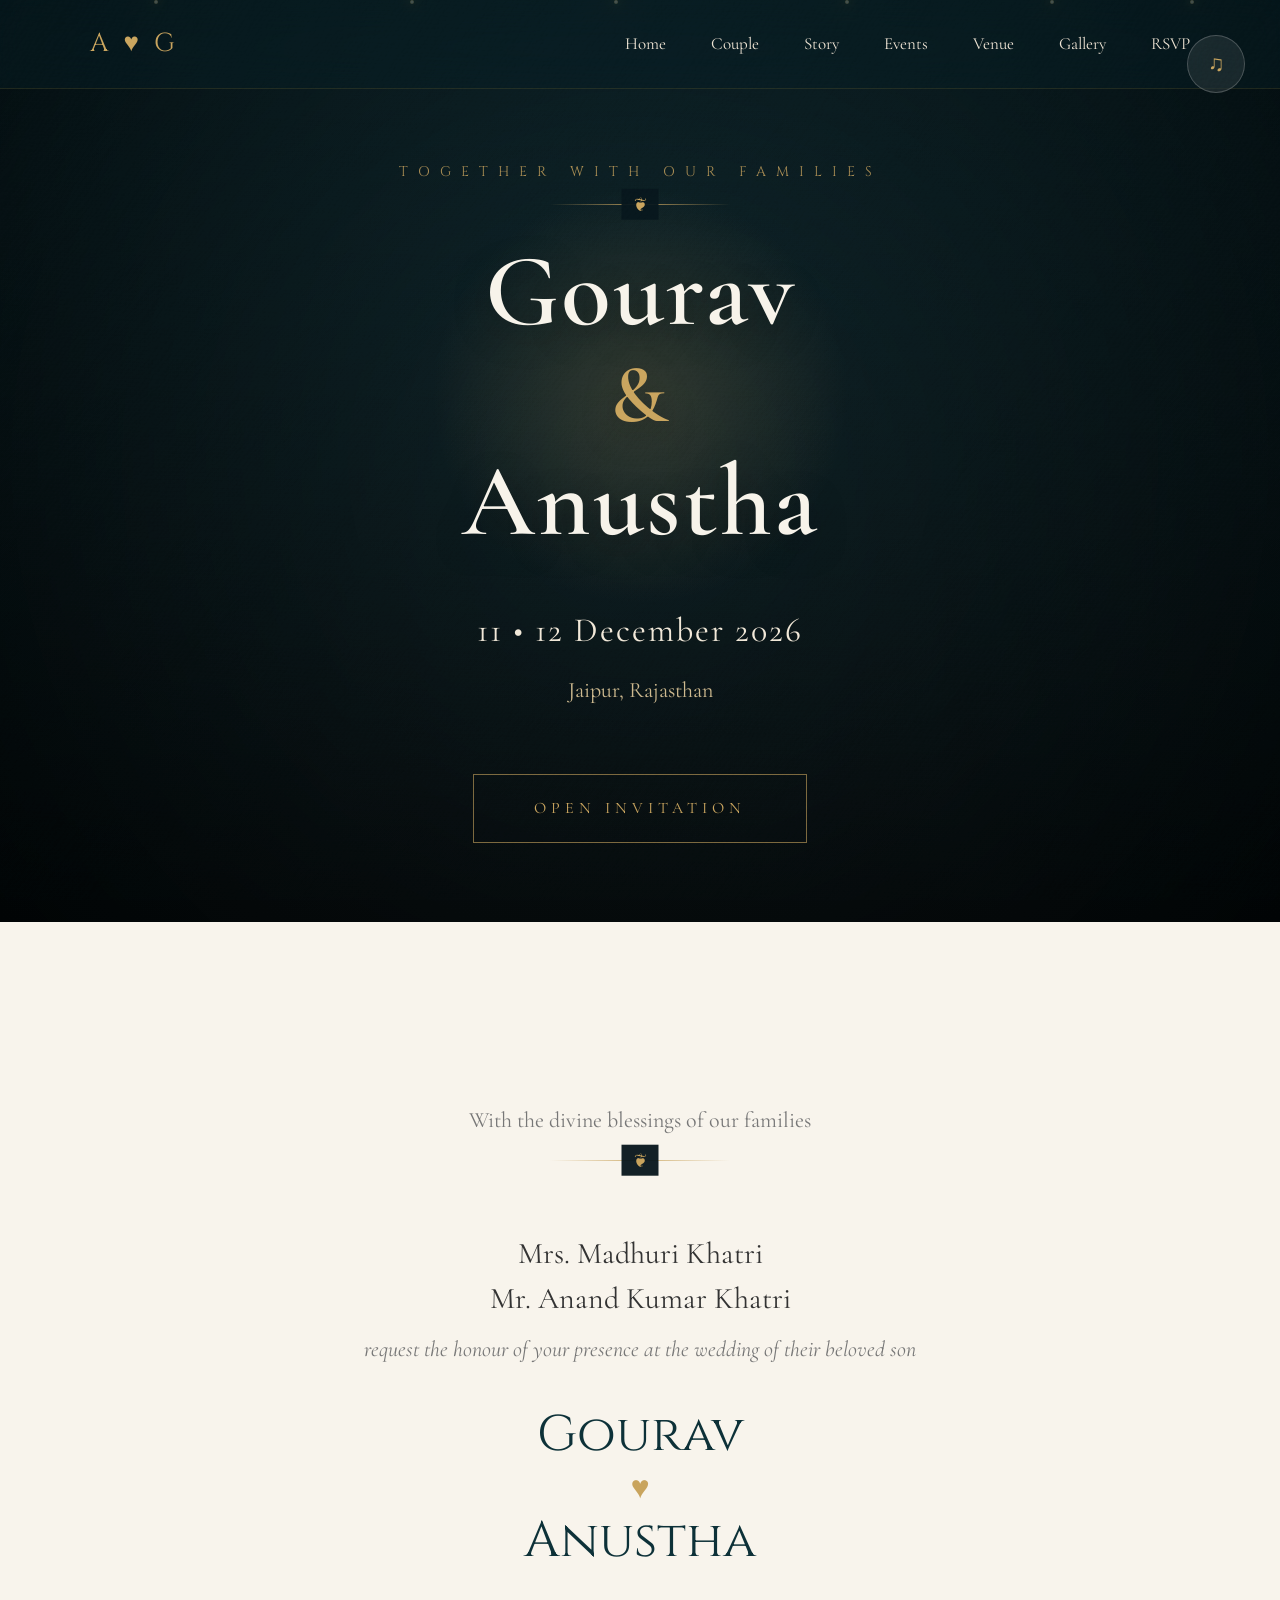
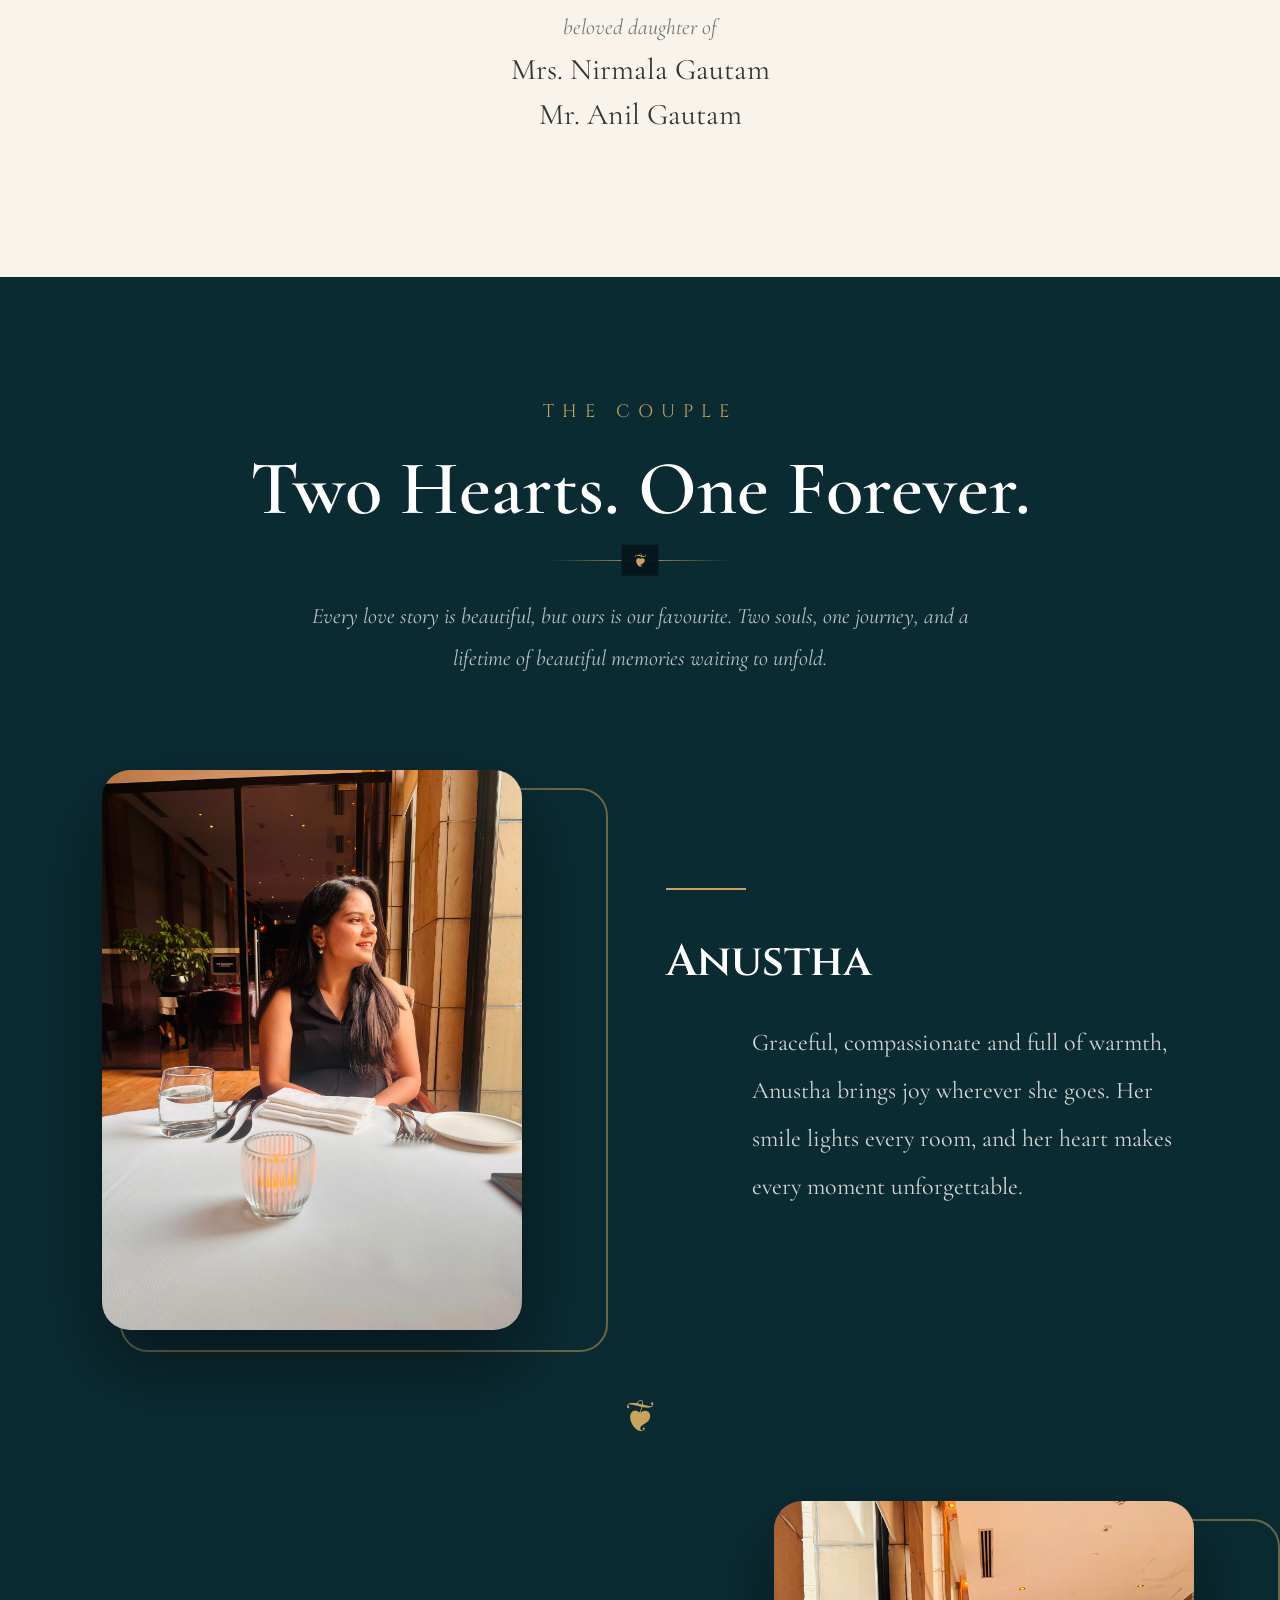
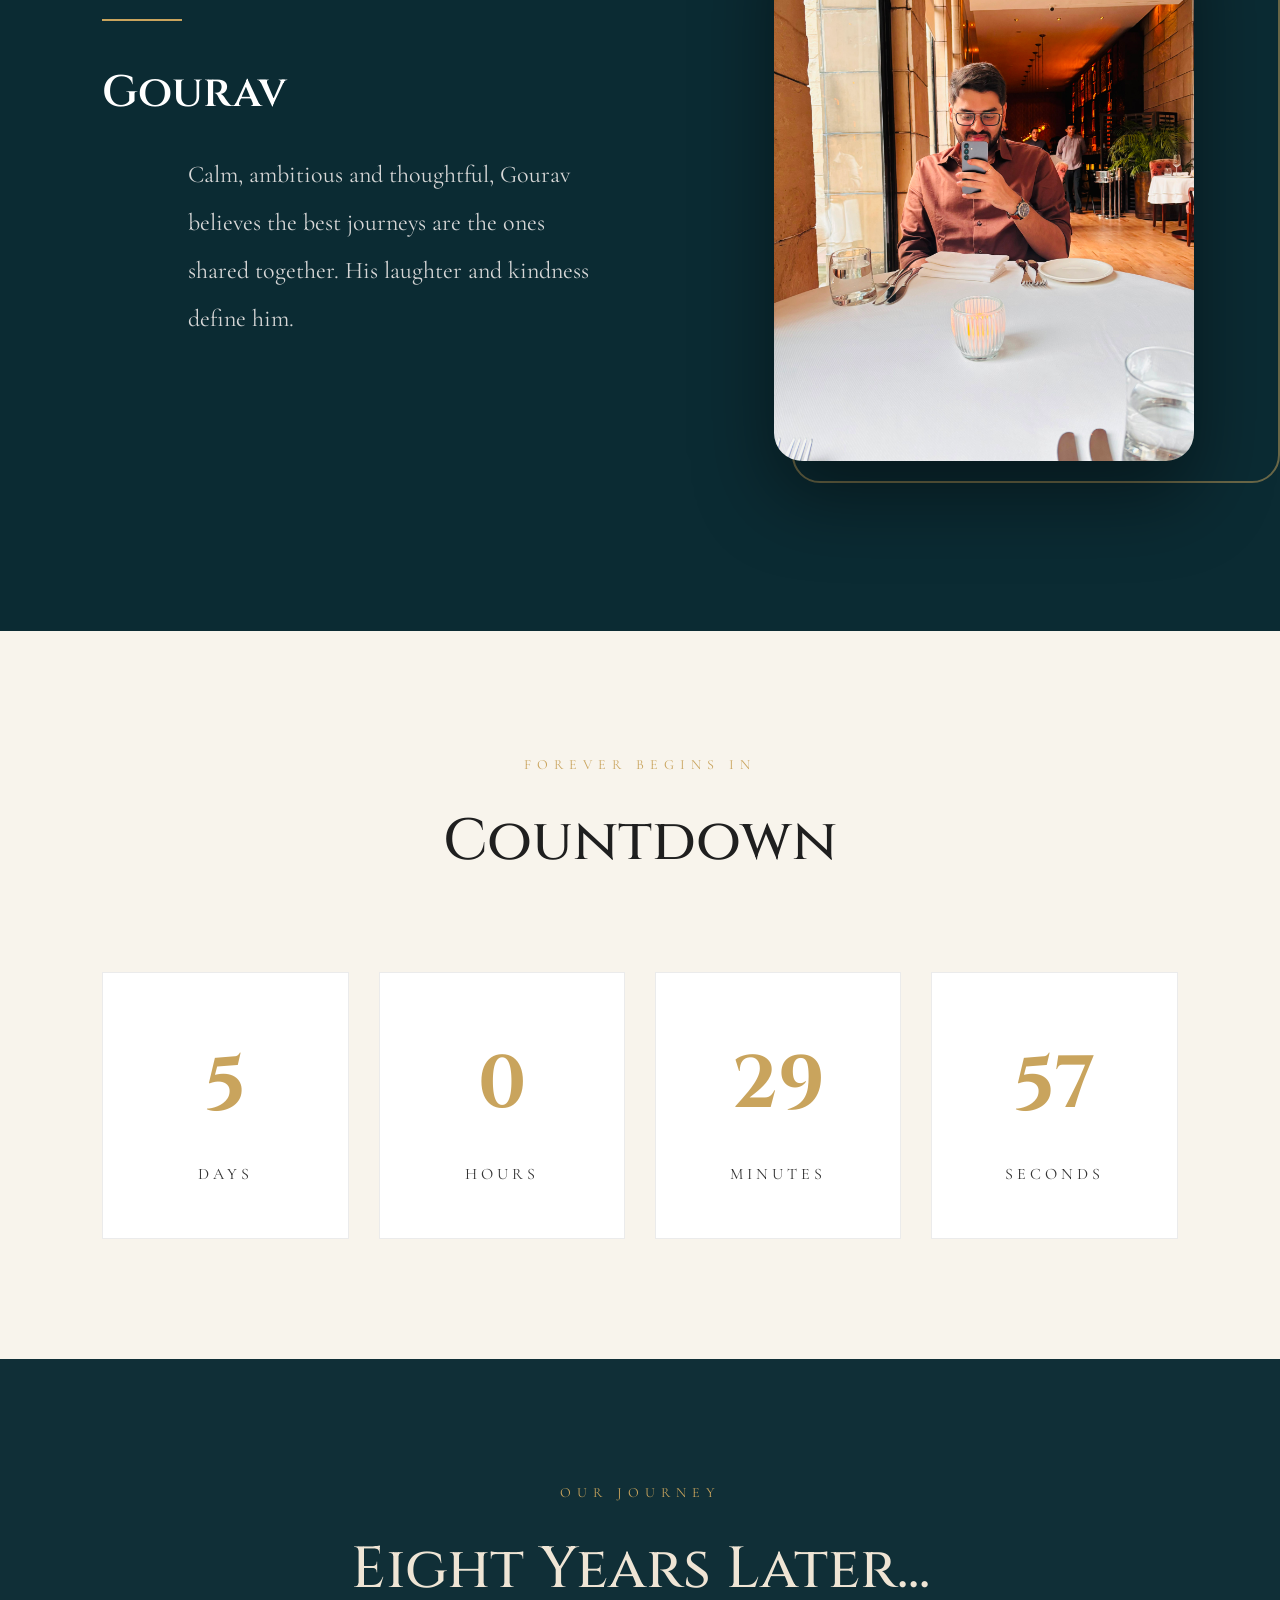
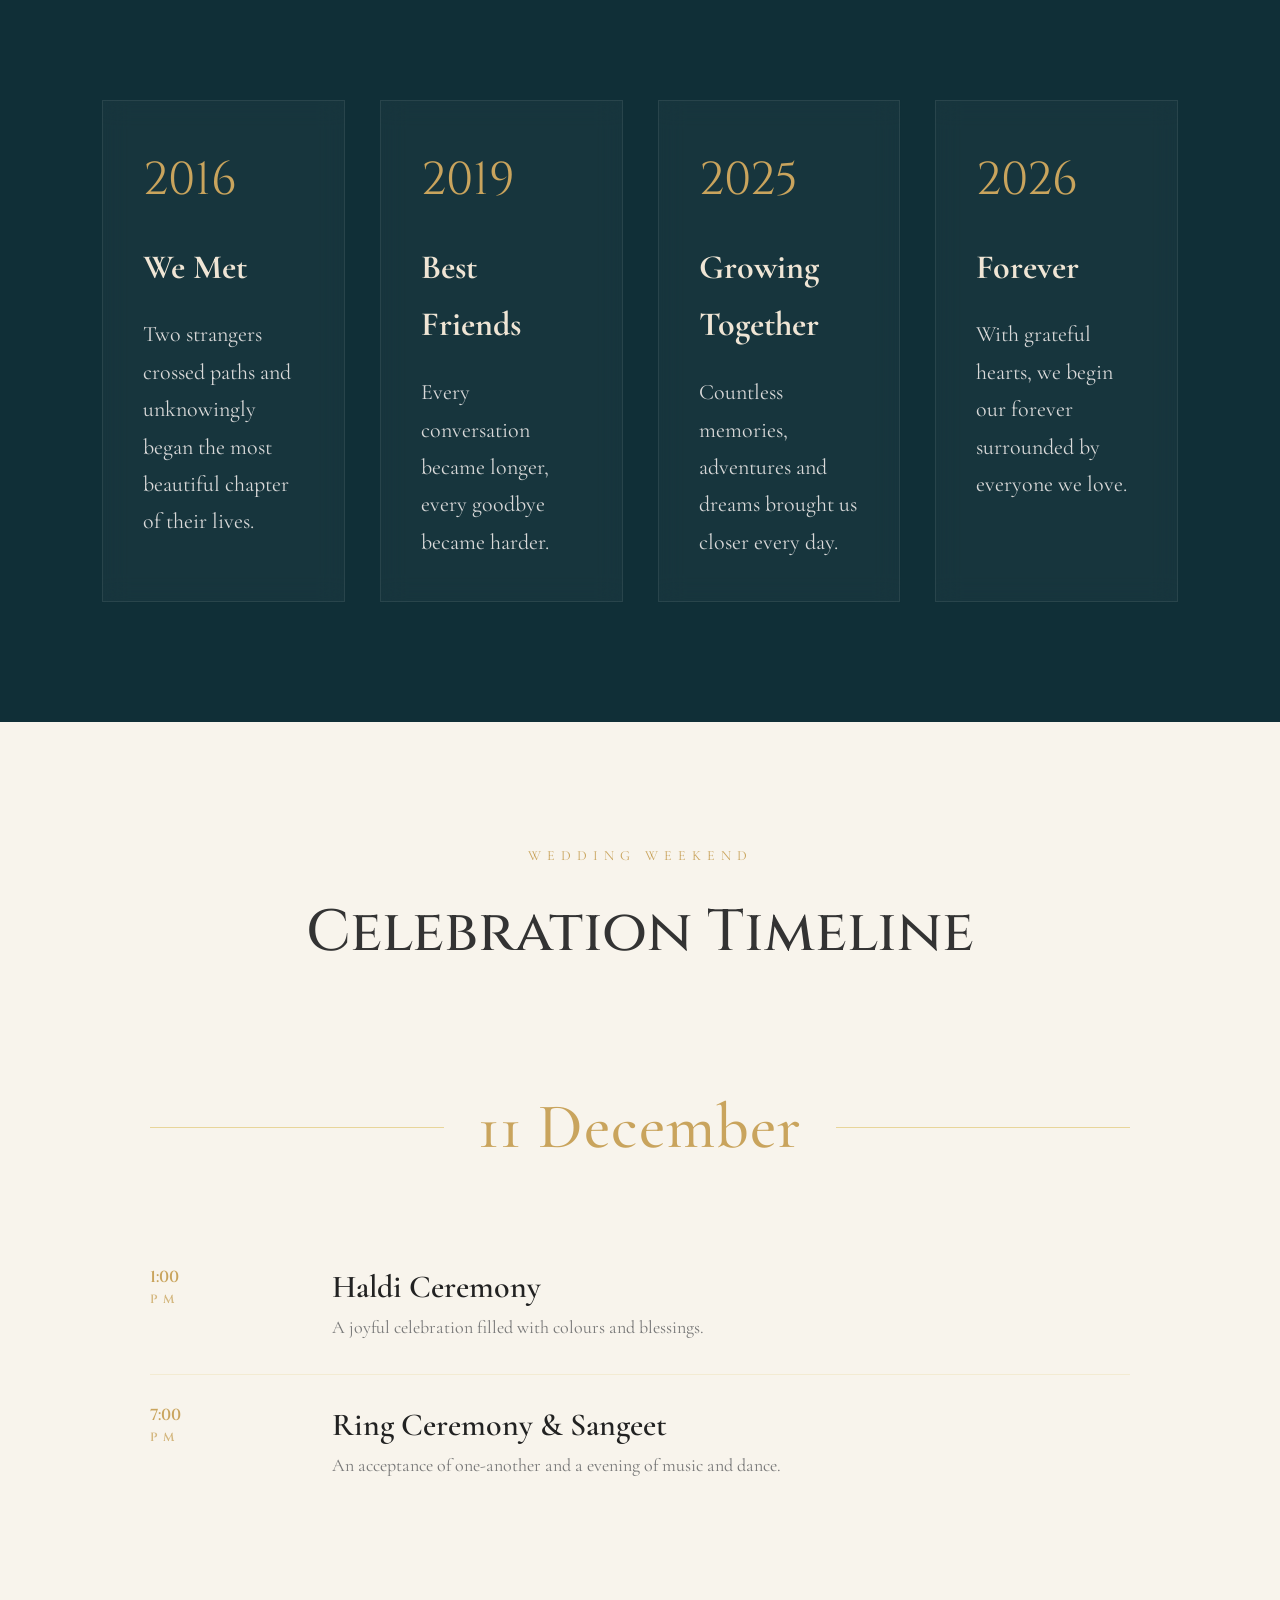
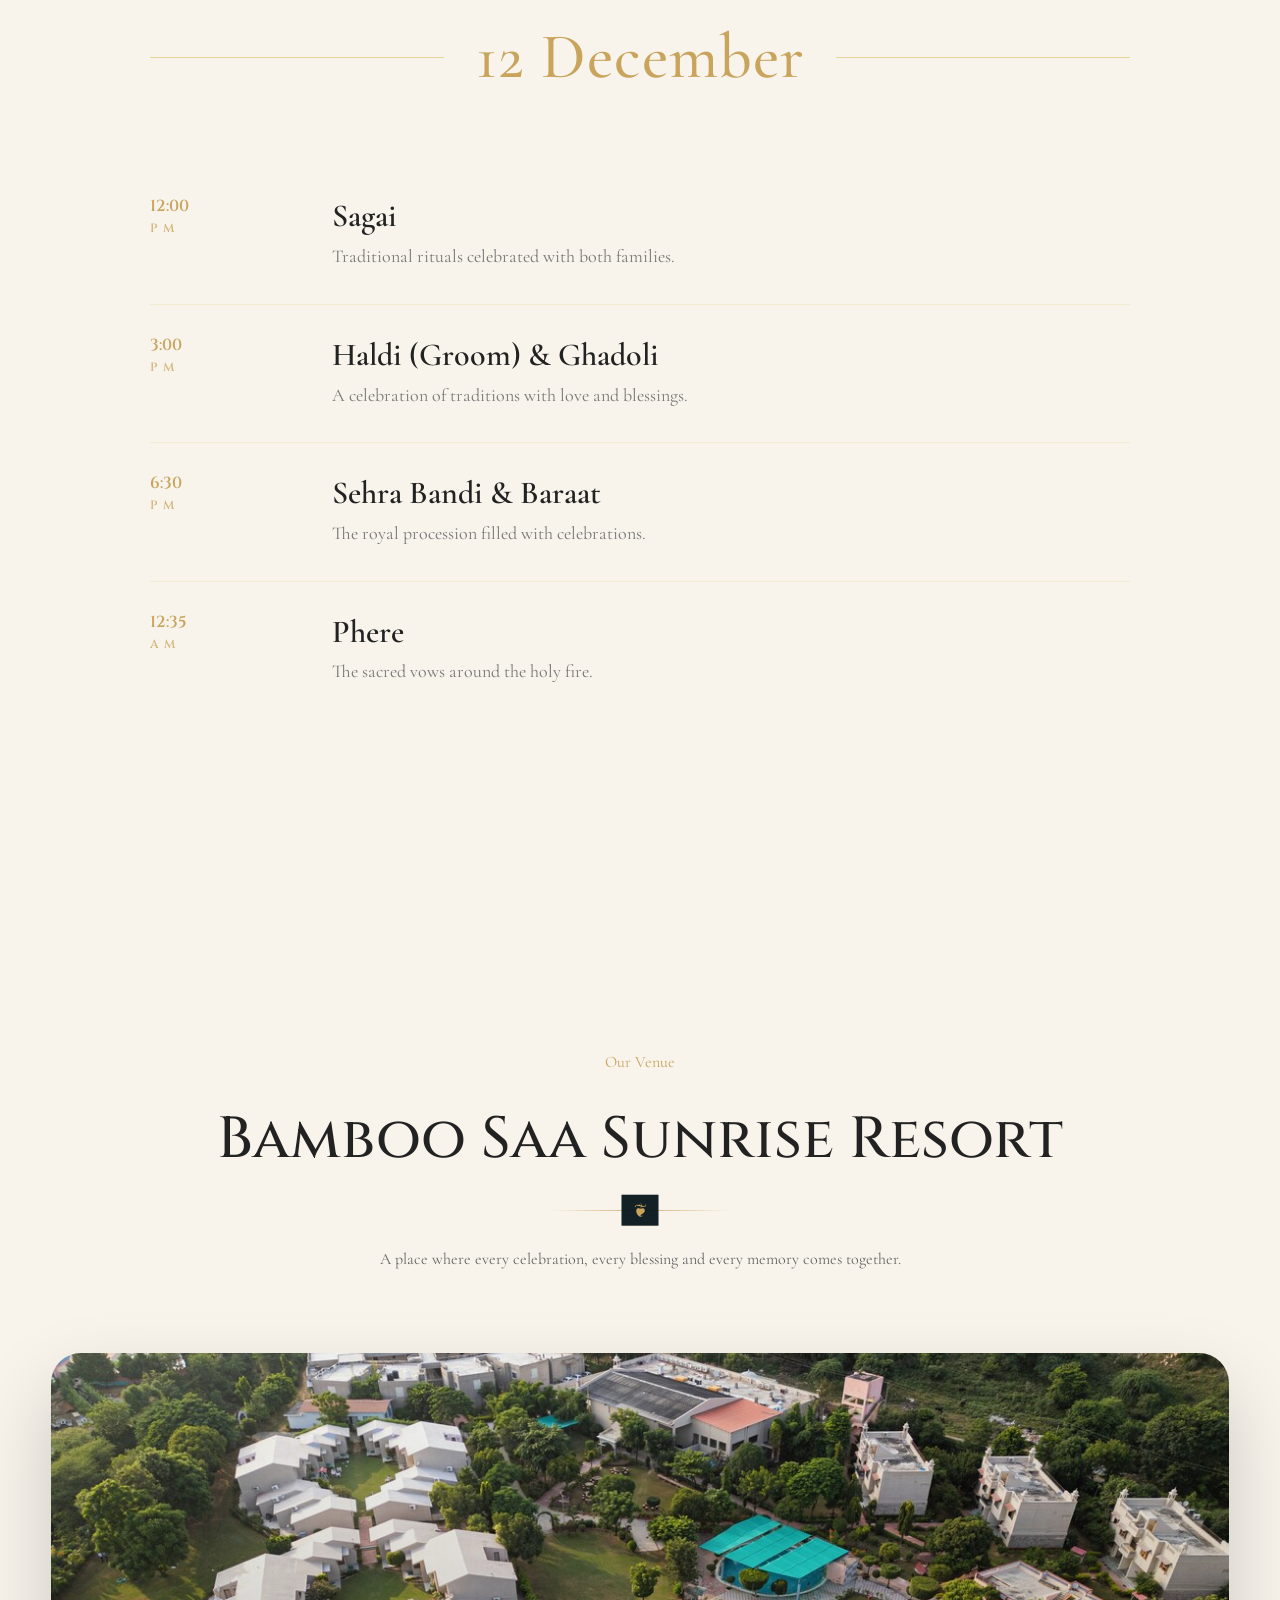
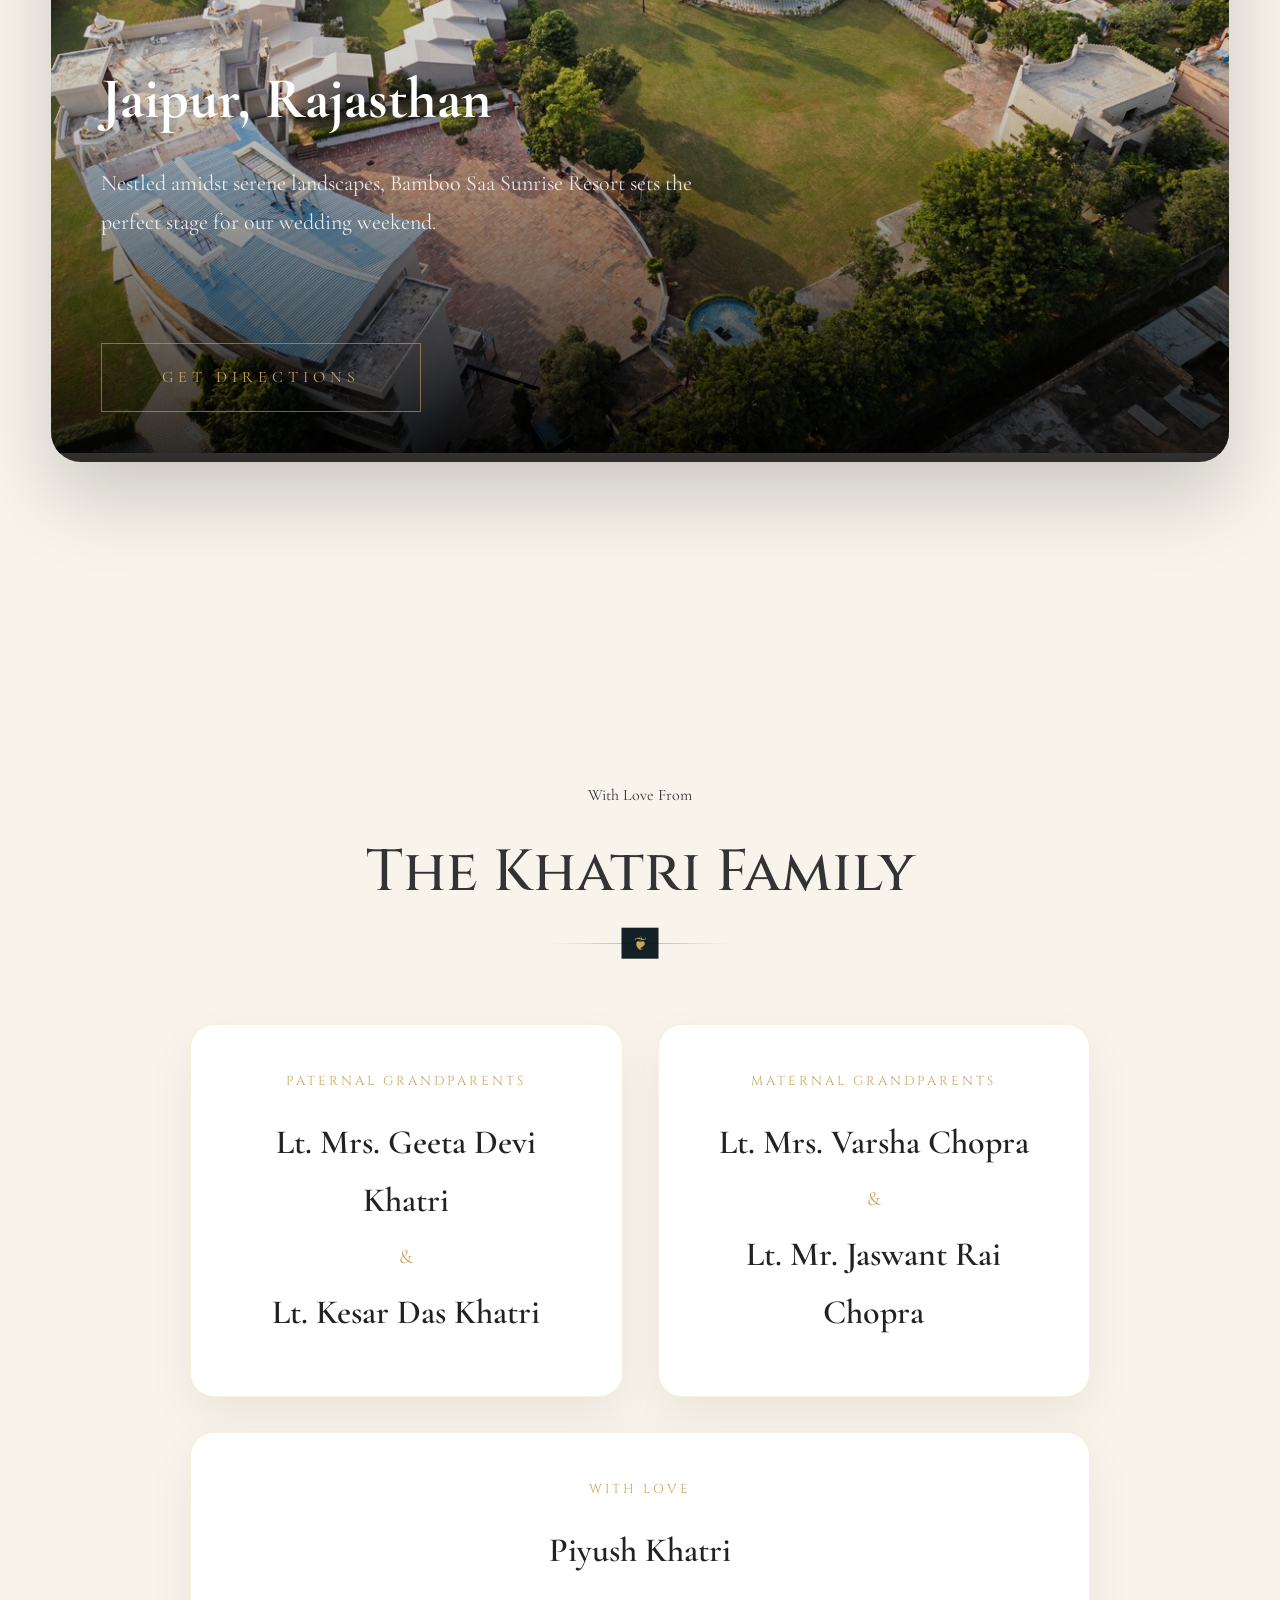
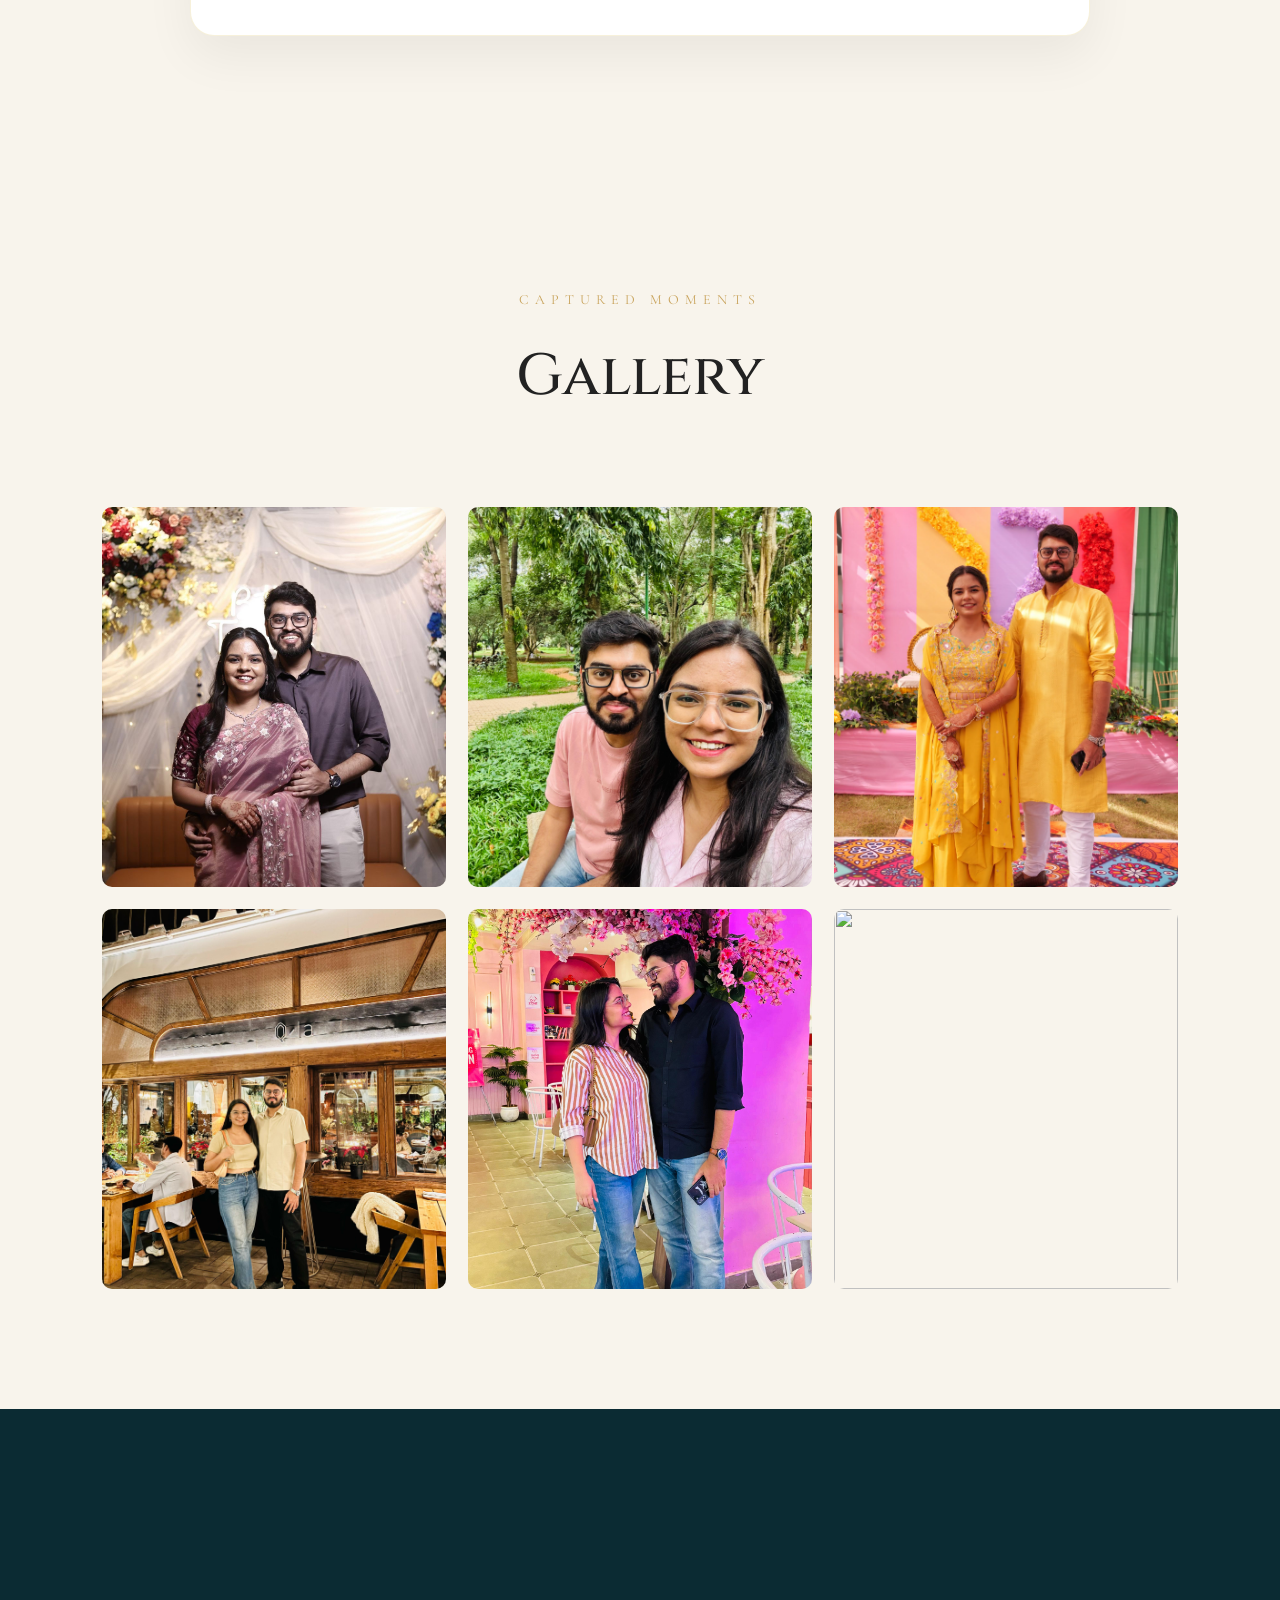
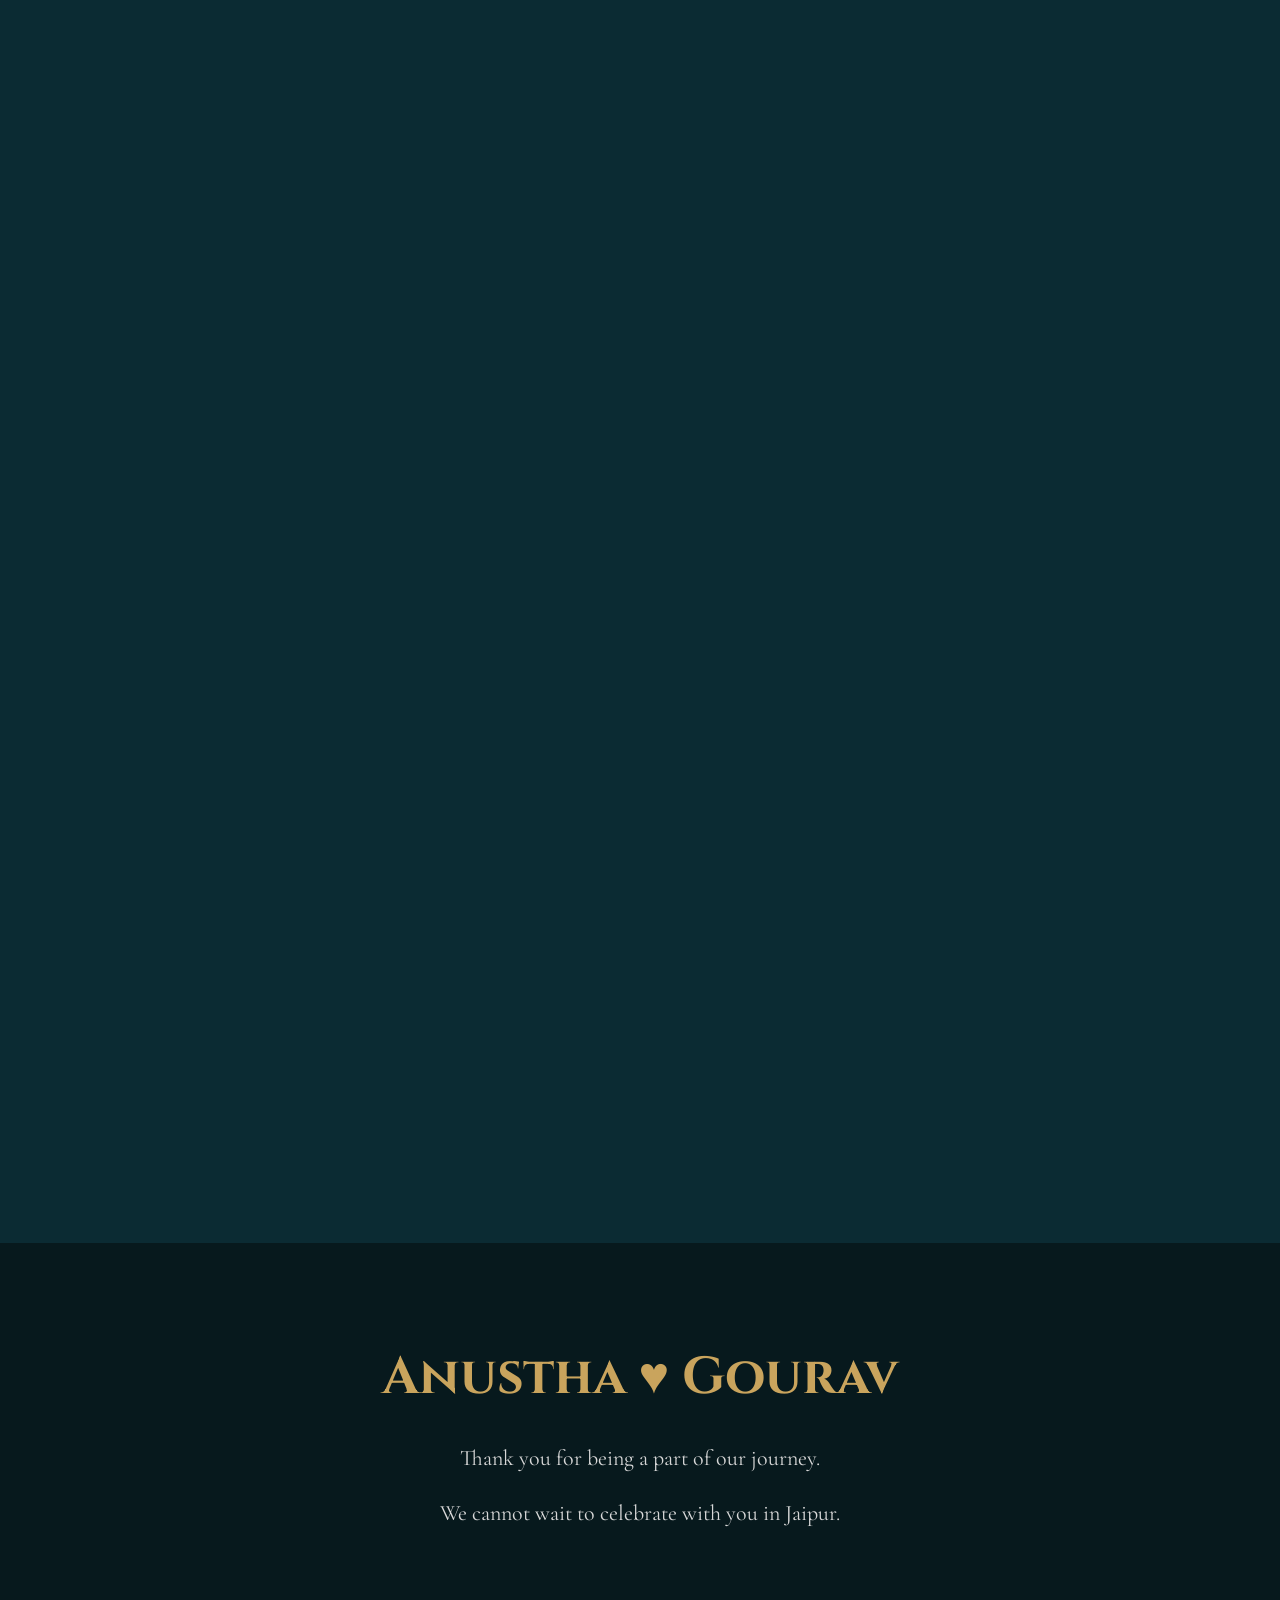
==== commit fcbd1144: "Add Family" ====
--- a/iteration2/index.html
+++ b/iteration2/index.html
@@ -379,6 +379,54 @@
     </div>
 </section>
 <!-- ================================= -->
+<!-- Family -->
+<!-- ================================= -->
+<section class="family">
+    <div class="section-title">
+        <p class="section-subtitle">
+            With Love From
+        </p>
+        <h2>
+            The Khatri Family
+        </h2>
+        <div class="divider"></div>
+    </div>
+    <div class="family-grid">
+        <div class="family-card">
+            <span class="family-role">
+                Paternal Grandparents
+            </span>
+            <h3>
+                Lt. Mrs. Geeta Devi Khatri
+            </h3>
+            <p>&</p>
+            <h3>
+                Lt. Kesar Das Khatri
+            </h3>
+        </div>
+        <div class="family-card">
+            <span class="family-role">
+                Maternal Grandparents
+            </span>
+            <h3>
+                Lt. Mrs. Varsha Chopra 
+            </h3>
+            <p>&</p>
+            <h3>
+                Lt. Mr. Jaswant Rai Chopra
+            </h3>
+        </div>
+        <div class="family-card full-width">
+            <span class="family-role">
+                With Love
+            </span>
+            <h3>
+                Piyush Khatri
+            </h3>
+        </div>
+    </div>
+</section>
+<!-- ================================= -->
 <!-- GALLERY -->
 <!-- ================================= -->
 <section id="gallery" class="gallery">
@@ -404,9 +452,7 @@
         <h2>RSVP</h2>
     </div>
     <form id="rsvpForm" class="rsvp-card">
-
     <div class="form-row">
-
         <div class="form-group">
             <label>Full Name</label>
             <input
@@ -414,7 +460,6 @@
                 type="text"
                 required>
         </div>
-
         <div class="form-group">
             <label>Phone Number</label>
             <input
@@ -422,18 +467,14 @@
                 type="tel"
                 required>
         </div>
-
-    </div>
-
+    </div>
     <div class="form-row">
-
         <div class="form-group">
             <label>Email Address</label>
             <input
                 id="email"
                 type="email">
         </div>
-
         <div class="form-group">
             <label>Guests</label>
             <input
@@ -442,113 +483,70 @@
                 min="1"
                 value="1">
         </div>
-
-    </div>
-
+    </div>
     <div class="form-group">
-
         <label>Will you be joining us?</label>
-
         <div class="attendance-options">
-
             <label class="attendance-card">
-
                 <input
                     type="radio"
                     name="attendance"
                     value="Yes"
                     checked>
-
                 <span>With Pleasure</span>
-
             </label>
-
             <label class="attendance-card">
-
                 <input
                     type="radio"
                     name="attendance"
                     value="Maybe">
-
                 <span>Maybe</span>
-
             </label>
-
             <label class="attendance-card">
-
                 <input
                     type="radio"
                     name="attendance"
                     value="No">
-
                 <span>Regretfully Decline</span>
-
             </label>
-
-        </div>
-
-    </div>
-
+        </div>
+    </div>
     <div class="form-group">
-
         <label>Events You'll Attend</label>
-
         <div class="event-pills">
-
             <label class="pill">
-
                 <input
                     type="checkbox"
                     value="Haldi"
                     class="event-checkbox">
-
                 <span>Haldi</span>
-
             </label>
-
             <label class="pill">
-
                 <input
                     type="checkbox"
                     value="Sangeet"
                     class="event-checkbox">
-
                 <span>Sangeet</span>
-
             </label>
-
             <label class="pill">
-
                 <input
                     type="checkbox"
                     value="Wedding"
                     class="event-checkbox">
-
                 <span>Wedding</span>
-
             </label>
-
-        </div>
-
-    </div>
-
+        </div>
+    </div>
     <div class="form-group">
-
         <label>Leave Us A Blessing</label>
-
         <textarea
             id="message"
             rows="5"
             placeholder="We'd love to hear from you..."></textarea>
-
-    </div>
-
+    </div>
     <button type="submit" class="gold-button">
-
         Confirm Attendance
-
     </button>
-
 </form>
 </section>
 <!-- ================================= -->
--- a/iteration2/style.css
+++ b/iteration2/style.css
@@ -379,7 +379,6 @@
 .family-block span{
     display:block;
     margin-top:10px;
-
     color:#777;
     font-style:italic;
     font-size:22px;
@@ -426,7 +425,6 @@
     text-transform:uppercase;
     color:var(--gold);
     margin-bottom:22px;
-
 }
 .couple .section-title h2{
     font-family:'Cormorant Garamond', serif;
@@ -450,12 +448,9 @@
     gap:80px;
     align-items:center;
     margin:50px 0;
-
 }
 .person-image{
-
     position:relative;
-
 }
 .person-image img{
     width:100%;
@@ -651,188 +646,99 @@
 /* ===========================================
    EVENTS
 =========================================== */
-
 .events{
-
     background:var(--paper);
-
     color:#222;
-
-}
-
+}
 .event-day{
-
     max-width:980px;
-
     margin:90px auto;
-
-}
-
+}
 /* DAY TITLE */
-
 .event-day h3{
-
     font-family:'Cormorant Garamond',serif;
-
     font-size:64px;
-
     font-weight:500;
-
     text-align:center;
-
-    color:var(--gold);
-
+    color:var(--gold);
     letter-spacing:1px;
-
     margin-bottom:55px;
-
     position:relative;
-
-}
-
+}
 .event-day h3::before,
 .event-day h3::after{
-
     content:"";
-
     position:absolute;
-
     top:50%;
-
     width:30%;
-
     height:1px;
-
     background:linear-gradient(
         transparent,
         rgba(212,175,55,.45),
         transparent
     );
-
-}
-
+}
 .event-day h3::before{
-
     left:0;
-
-}
-
+}
 .event-day h3::after{
-
     right:0;
-
-}
-
+}
 /* EVENT ROW */
-
 .event-item{
-
     display:grid;
-
     grid-template-columns:140px 1fr;
-
     gap:42px;
-
     align-items:start;
-
     padding:32px 0;
-
     border-bottom:1px solid rgba(212,175,55,.14);
-
     transition:.35s ease;
-
-}
-
+}
 .event-item:last-child{
-
     border-bottom:none;
-
-}
-
+}
 .event-item:hover{
-
     transform:translateX(6px);
-
     border-color:rgba(212,175,55,.38);
-
-}
-
+}
 /* TIME */
-
 .event-item span{
-
     display:flex;
-
     flex-direction:column;
-
     align-items:flex-start;
-
     font-family:'Cinzel',serif;
-
-    color:var(--gold);
-
+    color:var(--gold);
     font-weight:600;
-
     line-height:1;
-
-}
-
+}
 .event-item span strong{
-
     font-size:27px;
-
     font-weight:600;
-
     letter-spacing:1px;
-
-}
-
+}
 .event-item span small{
-
     margin-top:8px;
-
     font-size:12px;
-
     letter-spacing:5px;
-
     text-transform:uppercase;
-
     opacity:.75;
-
-}
-
+}
 /* EVENT TITLE */
-
 .event-item h4{
-
     font-family:'Cormorant Garamond',serif;
-
     font-size:32px;
-
     font-weight:600;
-
     color:#222;
-
     margin-bottom:6px;
-
     line-height:1.15;
-
-}
-
+}
 /* DESCRIPTION */
-
 .event-item p{
-
     max-width:560px;
-
     color:#777;
-
     font-size:18px;
-
     line-height:1.7;
-
     margin:0;
-
 }
 /* ======================================
    VENUE
@@ -840,148 +746,82 @@
 /*==========================================
                 VENUE
 ==========================================*/
-
 .venue{
-
     background:var(--paper);
-
     padding:120px 0;
-
-}
-
+}
 /* HERO IMAGE */
-
 .venue-hero{
-
     width:min(1400px,92%);
-
     margin:70px auto;
-
     position:relative;
-
     border-radius:30px;
-
     overflow:hidden;
-
     box-shadow:
-
         0 35px 80px rgba(0,0,0,.18);
-
-}
-
+}
 .venue-hero img{
-
     width:100%;
-
     height:700px;
-
     object-fit:cover;
-
     transition:8s ease;
-
-}
-
+}
 .venue:hover .venue-hero img{
-
     transform:scale(1.08);
-
-}
-
+}
 .venue-overlay{
     position:absolute;
     inset:0;
     display:flex;
-
     flex-direction:column;
-
     justify-content:flex-end;
-
     align-items:flex-start;
-
     padding:50px;
-
     background:linear-gradient(
         to top,
         rgba(0,0,0,.82),
         rgba(0,0,0,.20),
         transparent
     );
-
-}
-
+}
 .venue-overlay h3{
-
     font-family:'Cormorant Garamond',serif;
-
     font-size:58px;
-
     color:#fff;
-
     margin-bottom:15px;
-
-}
-
+}
 .venue-overlay p{
-
     max-width:650px;
-
     color:rgba(255,255,255,.85);
-
     font-size:22px;
-
     line-height:1.8;
-
     margin-bottom:35px;
-
-}
-
+}
 /* MAP */
-
 .venue-map{
-
     width:min(1100px,90%);
-
     margin:80px auto 0;
-
     border-radius:25px;
-
     overflow:hidden;
-
     box-shadow:
-
         0 20px 60px rgba(0,0,0,.15);
-
-}
-
+}
 .venue-map iframe{
-
     width:100%;
-
     height:500px;
-
     border:none;
-
 }
 /* ===========================================
    VENUE SECTION TITLE OVERRIDES
 =========================================== */
-
 .venue .section-subtitle{
-
-    color:var(--gold);
-
-}
-
+    color:var(--gold);
+}
 .venue .section-title h2{
-
     color:#222;
-
-}
-
+}
 .venue .section-description{
-
     color:#666;
-
 }
 /* ======================================
    GALLERY
@@ -1007,289 +847,267 @@
     transform:scale(1.05);
     box-shadow:0 20px 40px rgba(0,0,0,.2);
 }
+/*==========================================
+              FAMILY
+==========================================*/
+
+.family{
+
+    background:#fbf7f2;
+
+    padding:130px 0;
+
+}
+
+.family-grid{
+
+    width:min(900px,90%);
+
+    margin:70px auto 0;
+
+    display:grid;
+
+    grid-template-columns:repeat(2,1fr);
+
+    gap:35px;
+
+}
+
+.family-card{
+
+    background:white;
+
+    padding:45px;
+
+    border-radius:24px;
+
+    text-align:center;
+
+    border:1px solid rgba(212,175,55,.18);
+
+    box-shadow:0 20px 50px rgba(0,0,0,.06);
+
+    transition:.35s;
+
+}
+
+.family-card:hover{
+
+    transform:translateY(-8px);
+
+    box-shadow:0 30px 70px rgba(0,0,0,.10);
+
+}
+
+.family-role{
+
+    display:block;
+
+    font-family:'Cinzel',serif;
+
+    font-size:13px;
+
+    letter-spacing:3px;
+
+    text-transform:uppercase;
+
+    color:var(--gold);
+
+    margin-bottom:22px;
+
+}
+
+.family-card h3{
+
+    font-family:'Cormorant Garamond',serif;
+
+    font-size:34px;
+
+    font-weight:600;
+
+    color:#222;
+
+    margin:10px 0;
+
+}
+
+.family-card p{
+
+    color:var(--gold);
+
+    font-size:20px;
+
+    margin:8px 0;
+
+}
+
+.full-width{
+
+    grid-column:1 / -1;
+
+}
+
+@media(max-width:768px){
+
+    .family-grid{
+
+        grid-template-columns:1fr;
+
+    }
+
+    .full-width{
+
+        grid-column:auto;
+
+    }
+
+}
 /* ======================================
    RSVP
 ====================================== */
 /*==========================================
                 RSVP
 ==========================================*/
-
 .rsvp{
-
     background:#fdf9f4;
-
     padding:140px 0;
-
-}
-
+}
 .rsvp-card{
-
     width:min(900px,90%);
-
     margin:70px auto 0;
-
     background:white;
-
     border-radius:30px;
-
     padding:60px;
-
     box-shadow:
         0 25px 70px rgba(0,0,0,.08);
-
     border:1px solid rgba(212,175,55,.18);
-
-}
-
+}
 /* ROWS */
-
 .form-row{
-
     display:grid;
-
     grid-template-columns:1fr 1fr;
-
     gap:30px;
-
     margin-bottom:30px;
-
-}
-
+}
 /* FORM GROUP */
-
 .form-group{
-
     display:flex;
-
     flex-direction:column;
-
     margin-bottom:30px;
-
-}
-
+}
 .form-group label{
-
     font-family:'Cinzel',serif;
-
     font-size:13px;
-
     letter-spacing:3px;
-
     text-transform:uppercase;
-
-    color:var(--gold);
-
+    color:var(--gold);
     margin-bottom:12px;
-
-}
-
+}
 /* INPUTS */
-
 .rsvp input,
 .rsvp textarea{
-
     width:100%;
-
     border:none;
-
     border-bottom:1px solid rgba(0,0,0,.18);
-
     background:transparent;
-
     padding:14px 0;
-
     font-size:17px;
-
     font-family:'Poppins',sans-serif;
-
     transition:.35s;
-
-}
-
+}
 .rsvp input:focus,
 .rsvp textarea:focus{
-
     outline:none;
-
     border-color:var(--gold);
-
-}
-
+}
 .rsvp textarea{
-
     resize:vertical;
-
     min-height:130px;
-
-}
-
+}
 /* ATTENDANCE */
-
 .attendance-options{
-
     display:flex;
-
     gap:18px;
-
     flex-wrap:wrap;
-
-}
-
+}
 .attendance-card{
-
     cursor:pointer;
-
-}
-
+}
 .attendance-card input{
-
     display:none;
-
-}
-
+}
 .attendance-card span{
-
     display:block;
-
     padding:15px 26px;
-
     border:1px solid rgba(212,175,55,.25);
-
     border-radius:50px;
-
     transition:.35s;
-
     color:#444;
-
     background:white;
-
-}
-
+}
 .attendance-card input:checked + span{
-
     background:var(--gold);
-
     color:white;
-
     border-color:var(--gold);
-
     box-shadow:0 10px 30px rgba(212,175,55,.25);
-
-}
-
+}
 /* EVENT PILLS */
-
 .event-pills{
-
     display:flex;
-
     flex-wrap:wrap;
-
     gap:15px;
-
-}
-
+}
 .pill{
-
     cursor:pointer;
-
-}
-
+}
 .pill input{
-
     display:none;
-
-}
-
+}
 .pill span{
-
     display:block;
-
     padding:14px 24px;
-
     border-radius:40px;
-
     border:1px solid rgba(212,175,55,.25);
-
     transition:.3s;
-
     background:#fff;
-
-}
-
+}
 .pill input:checked + span{
-
     background:var(--gold);
-
     color:white;
-
     border-color:var(--gold);
-
-}
-
+}
 /* BUTTON */
-
 .rsvp .gold-button{
-
     width:100%;
-
     margin-top:15px;
-
     padding:18px;
-
     font-size:17px;
-
     letter-spacing:2px;
-
-}
-
+}
 /* MOBILE */
-
 @media(max-width:768px){
-
     .rsvp{
-
         padding:90px 0;
-
-    }
-
+    }
     .rsvp-card{
-
         padding:35px 25px;
-
         border-radius:20px;
-
-    }
-
+    }
     .form-row{
-
         grid-template-columns:1fr;
-
         gap:0;
-
-    }
-
+    }
     .attendance-options{
-
         flex-direction:column;
-
-    }
-
+    }
     .attendance-card span{
-
         text-align:center;
-
-    }
-
+    }
 }
 .rsvp button:disabled{
-
     opacity:.65;
-
     cursor:not-allowed;
-
     transform:none;
-
 }
 /* ======================================
    FOOTER
@@ -1416,17 +1234,11 @@
     }
 }
 @media (max-width:768px){
-
     .venue-overlay .gold-button{
-
         width:100%;
-
         max-width:260px;
-
         text-align:center;
-
         padding:16px 20px;
-
         font-size:15px;
     }
 }
@@ -1460,43 +1272,24 @@
     }
 }
 @media(max-width:900px){
-
 .person{
-
 display:flex;
-
 flex-direction:column;
-
 text-align:center;
-
 gap:40px;
-
-}
-
+}
 .groom{
-
 flex-direction:column-reverse;
-
-}
-
+}
 .person-image img{
-
 margin:auto;
-
-}
-
+}
 .mini-divider{
-
 margin:0 auto 30px;
-
-}
-
+}
 .bio{
-
 margin:auto;
-
-}
-
+}
 }
 .small{
     animation:fadeUp 1.2s;
@@ -1549,22 +1342,18 @@
     left:12%;
     animation-duration:18s, 4s;
 }
-
 .particles span:nth-child(2){
     left:32%;
     animation-duration:22s, 5s;
 }
-
 .particles span:nth-child(3){
     left:48%;
     animation-duration:15s, 3.5s;
 }
-
 .particles span:nth-child(4){
     left:66%;
     animation-duration:20s, 4.5s;
 }
-
 .particles span:nth-child(5){
     left:82%;
     animation-duration:16s, 3s;
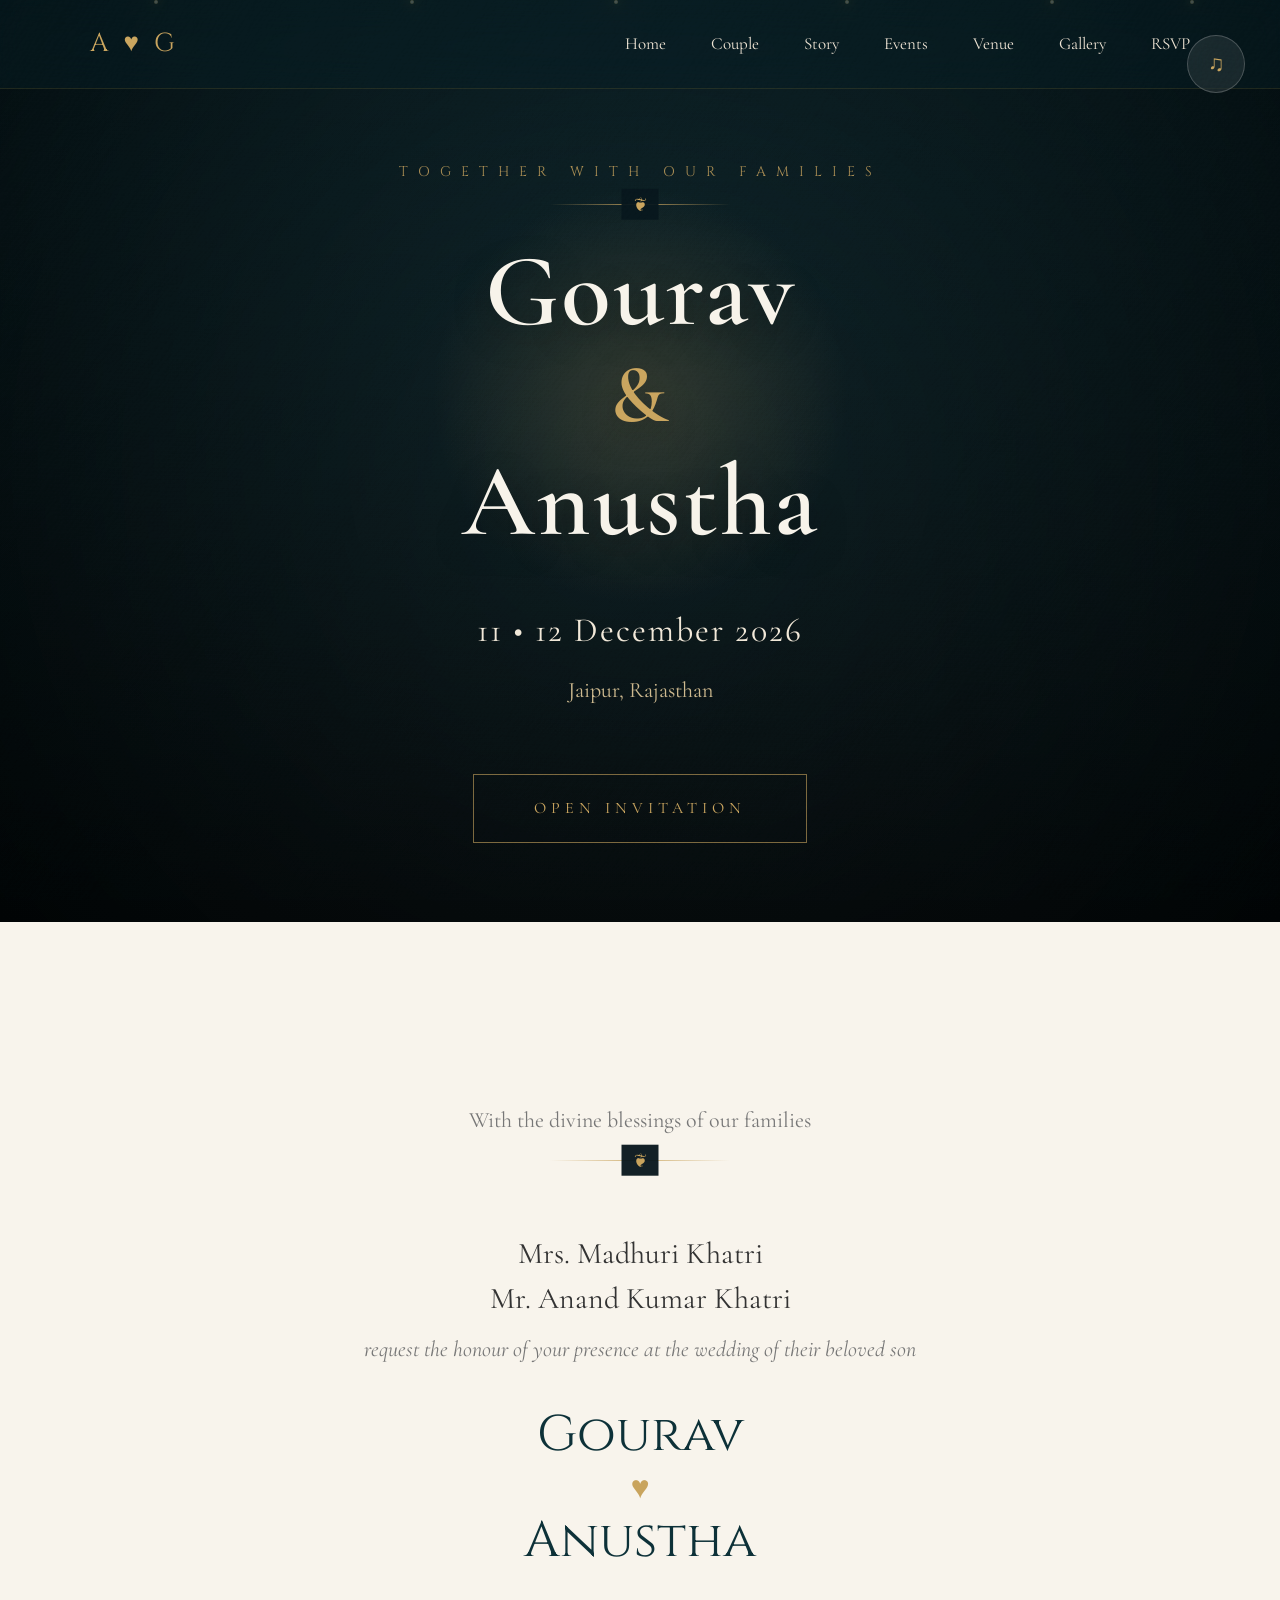
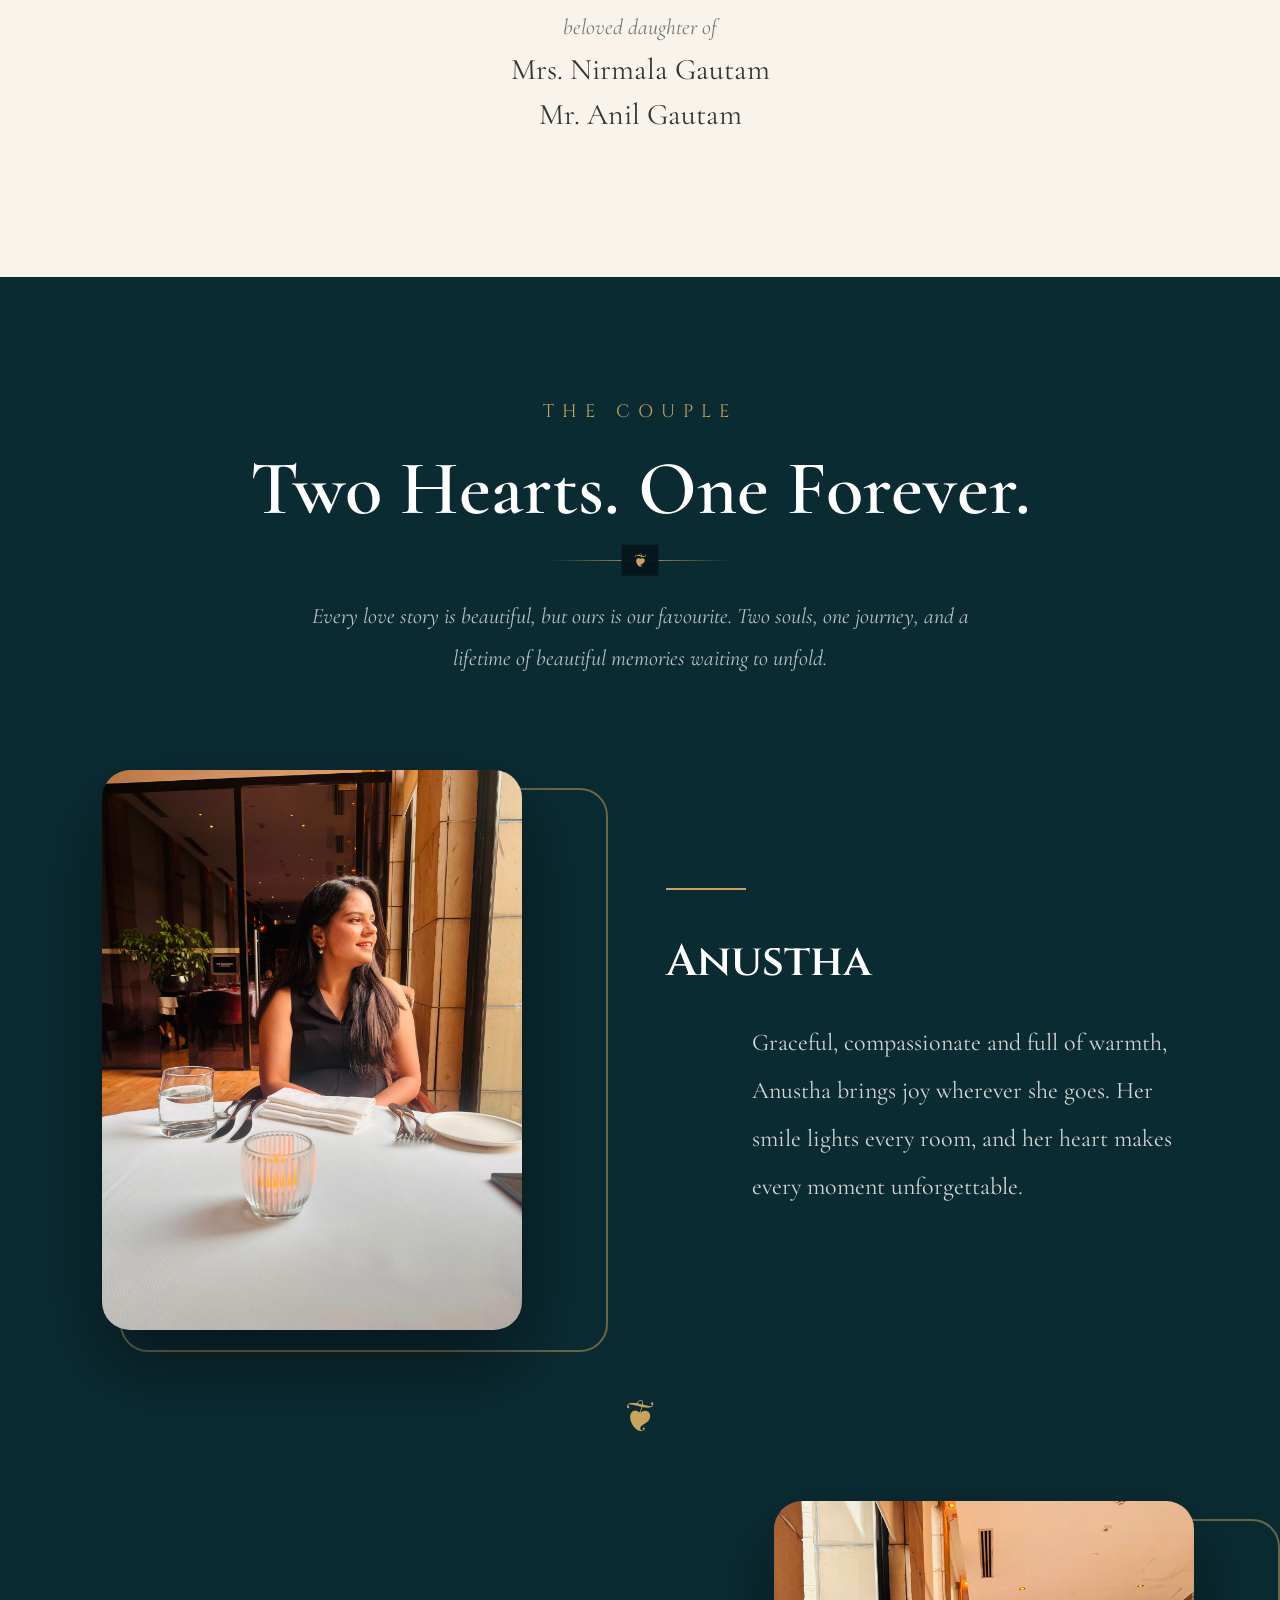
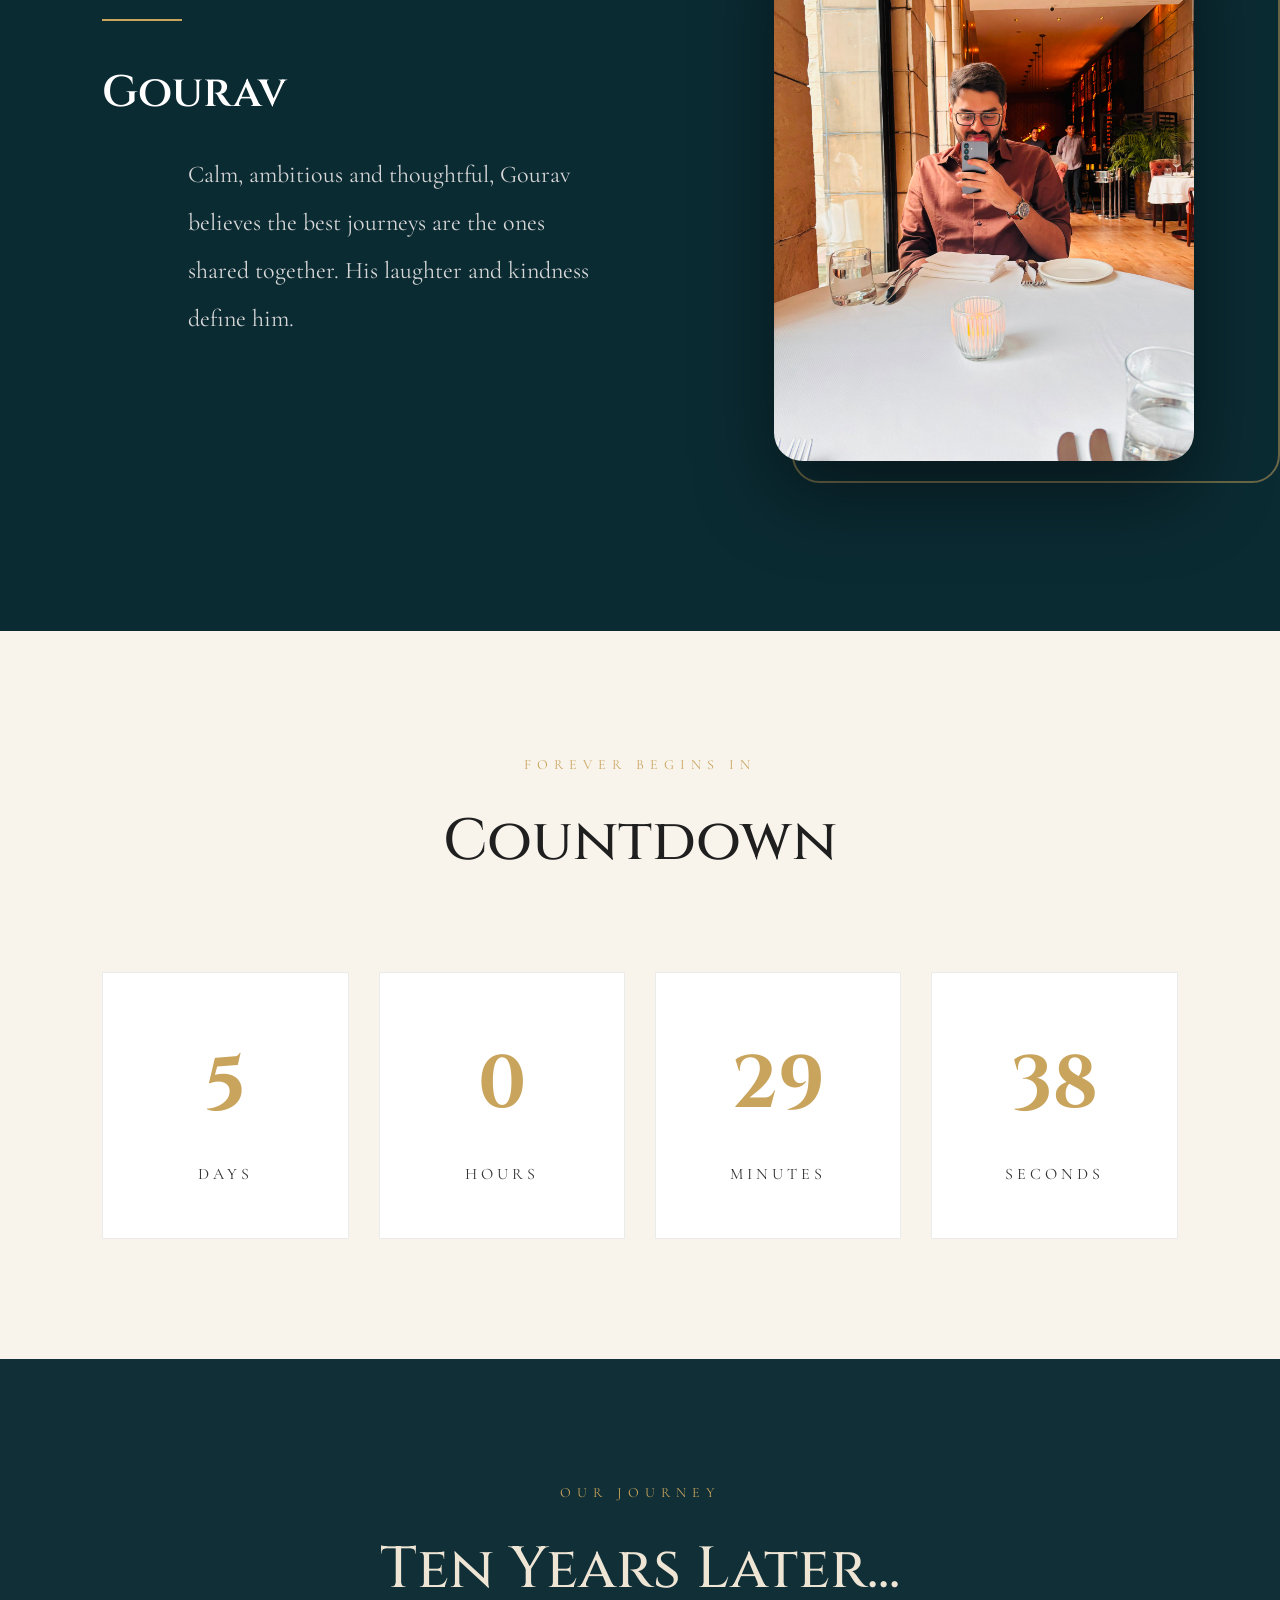
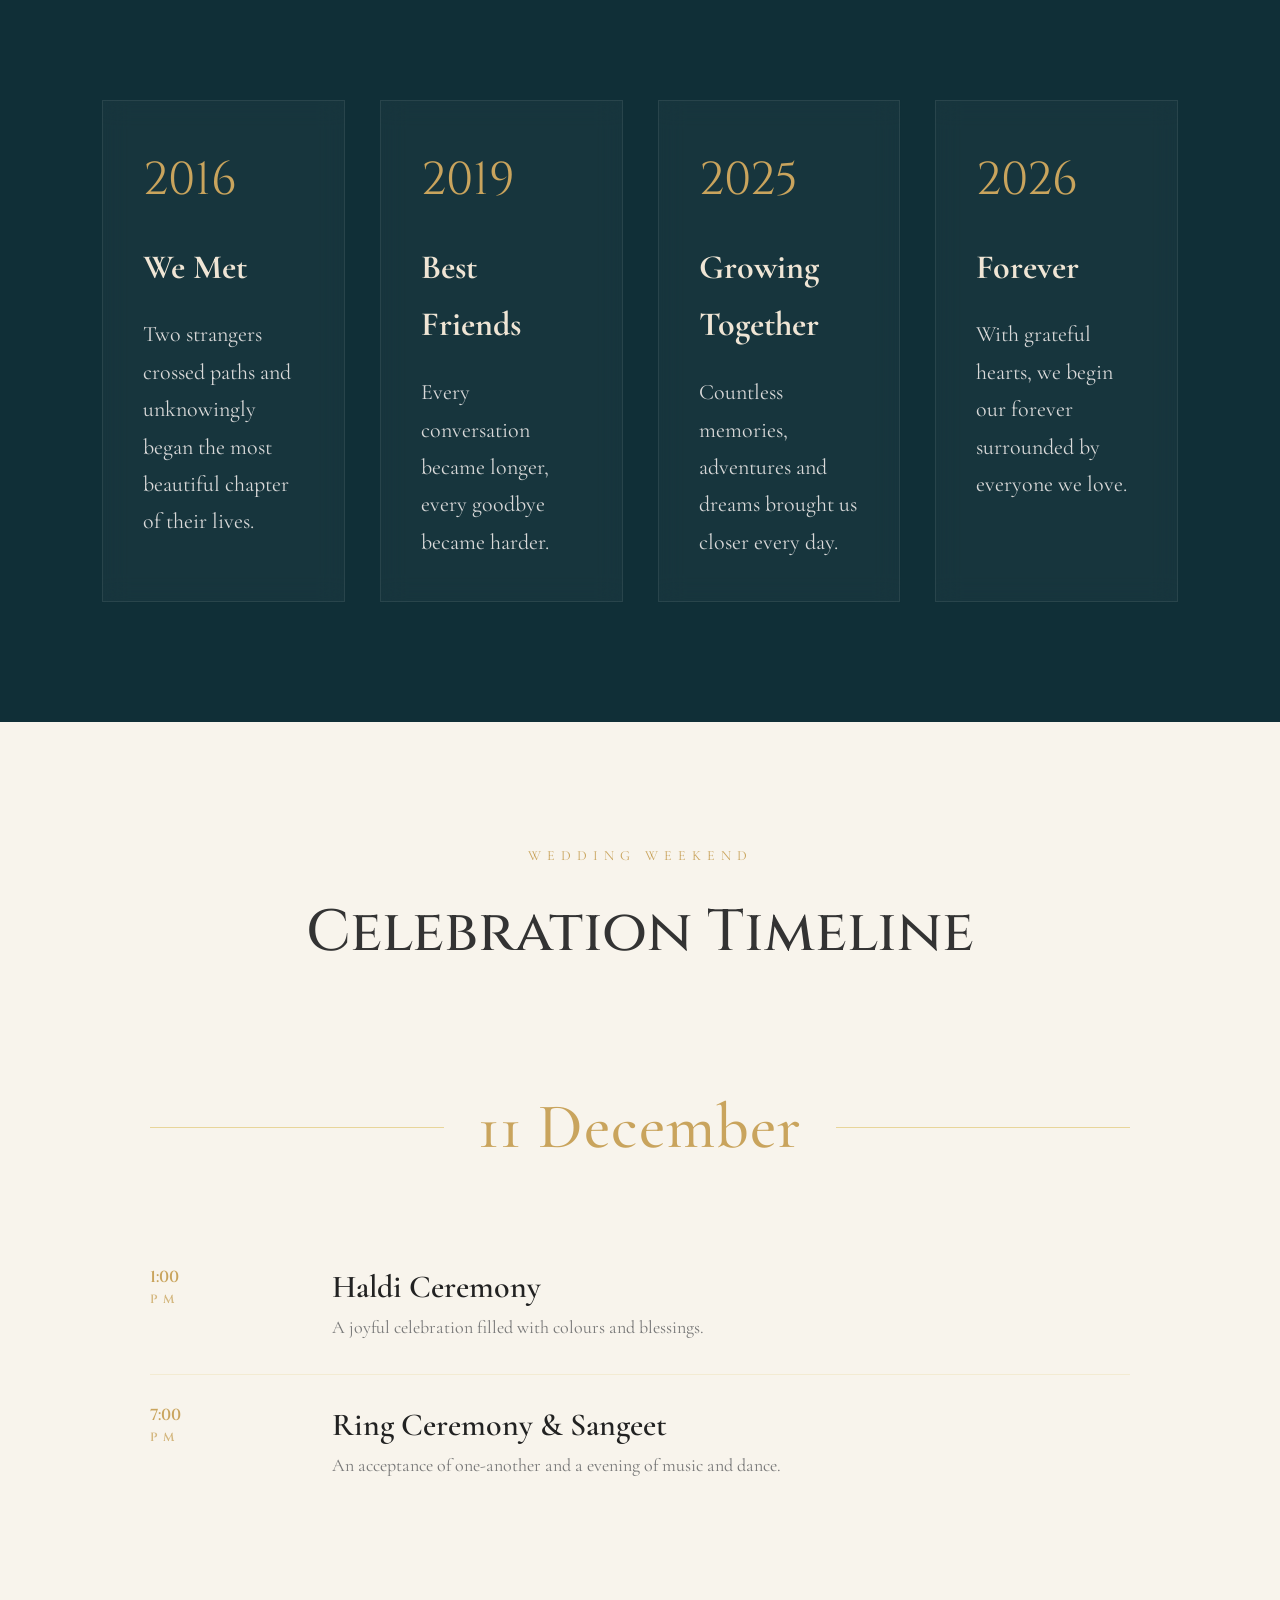
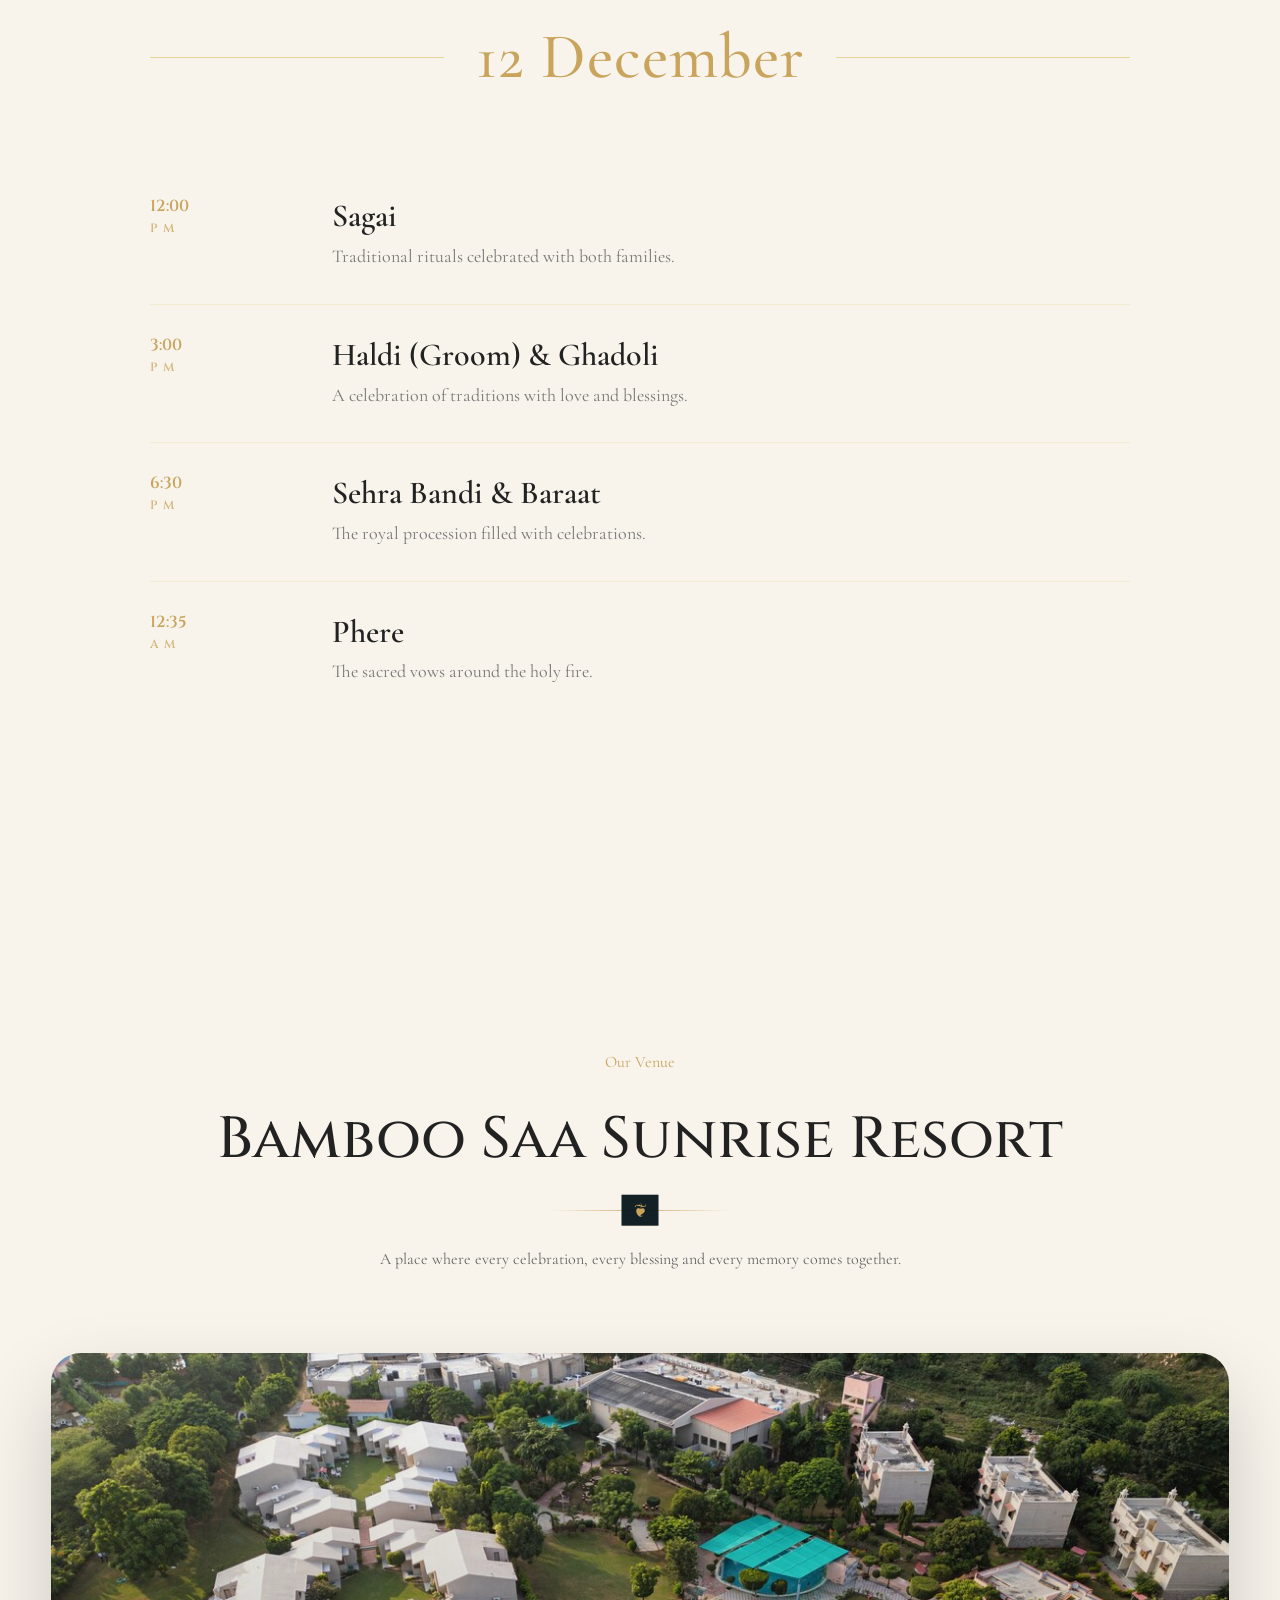
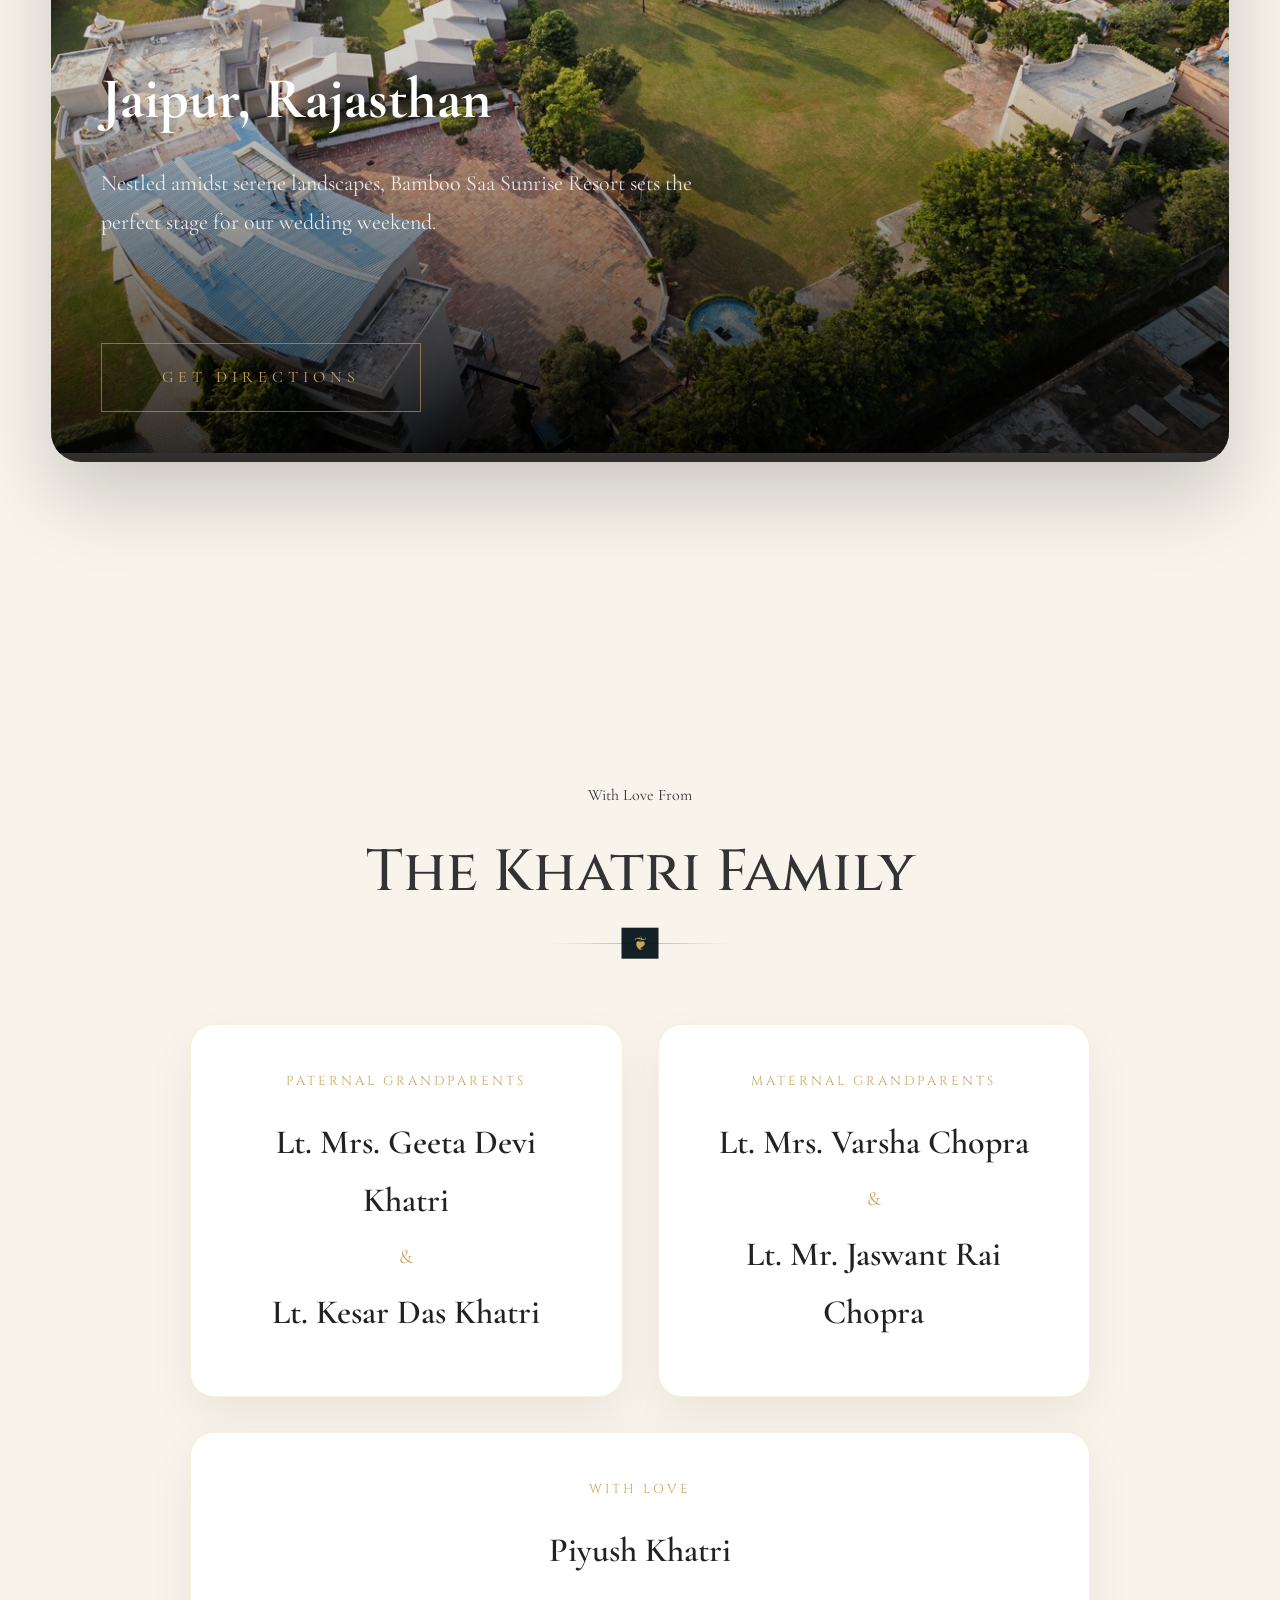
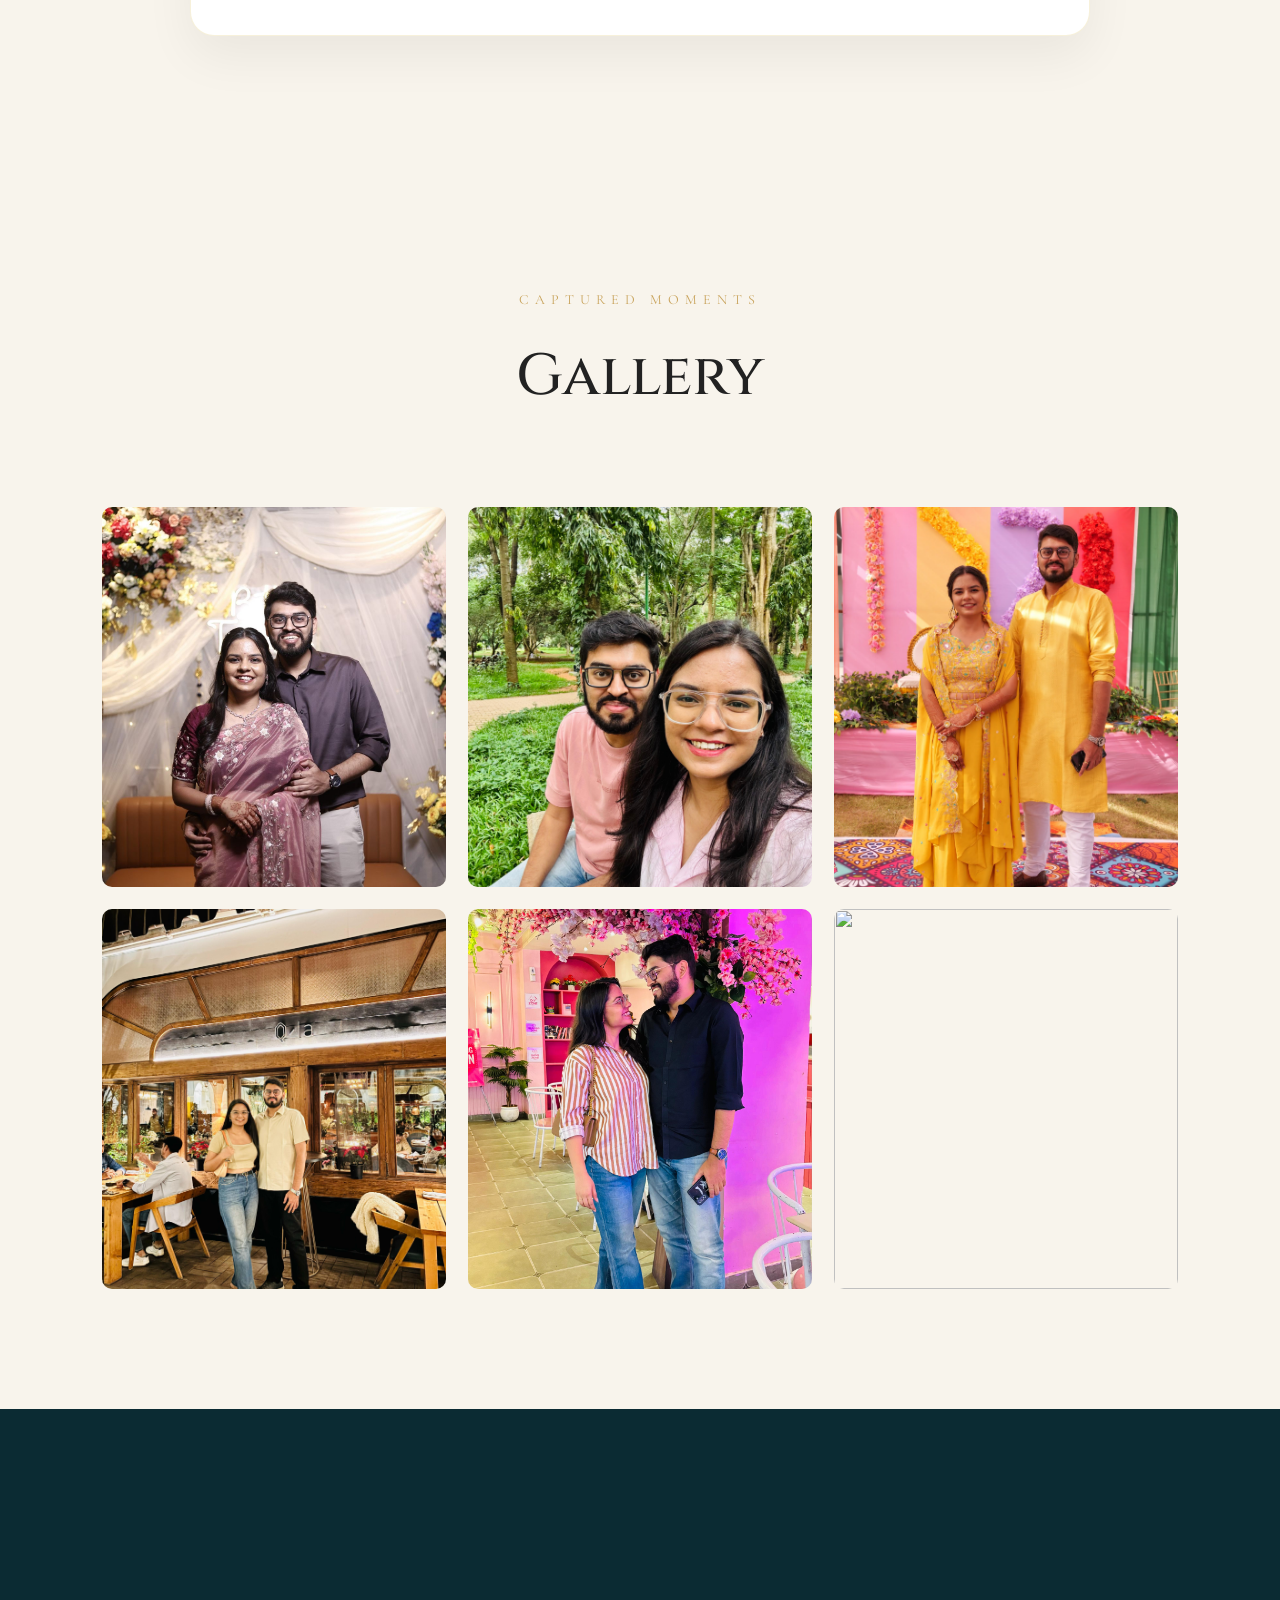
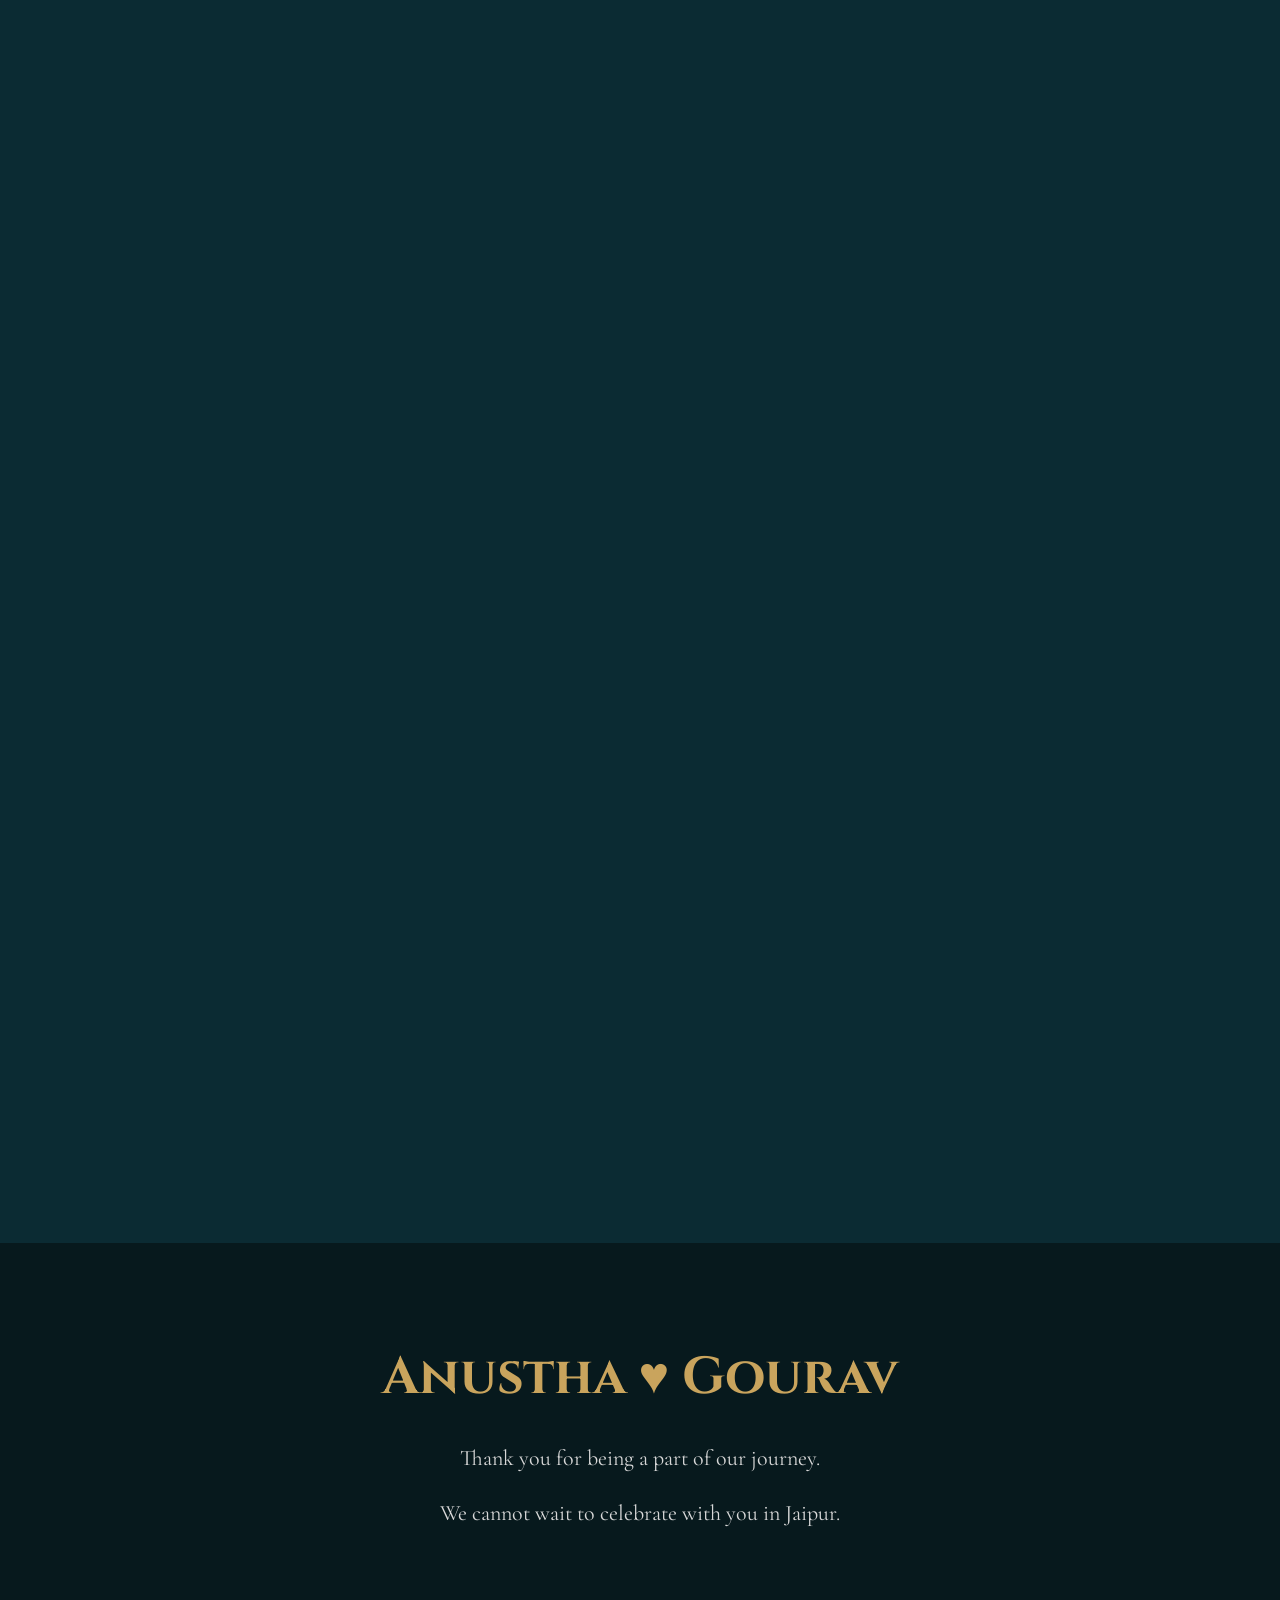
==== commit 33d21bfe: "Add Family" ====
--- a/iteration2/index.html
+++ b/iteration2/index.html
@@ -219,7 +219,7 @@
 <section id="story" class="story">
     <div class="section-title">
         <span>Our Journey</span>
-        <h2>Eight Years Later...</h2>
+        <h2>Ten Years Later...</h2>
     </div>
     <div class="story-container">
         <div class="story-card">
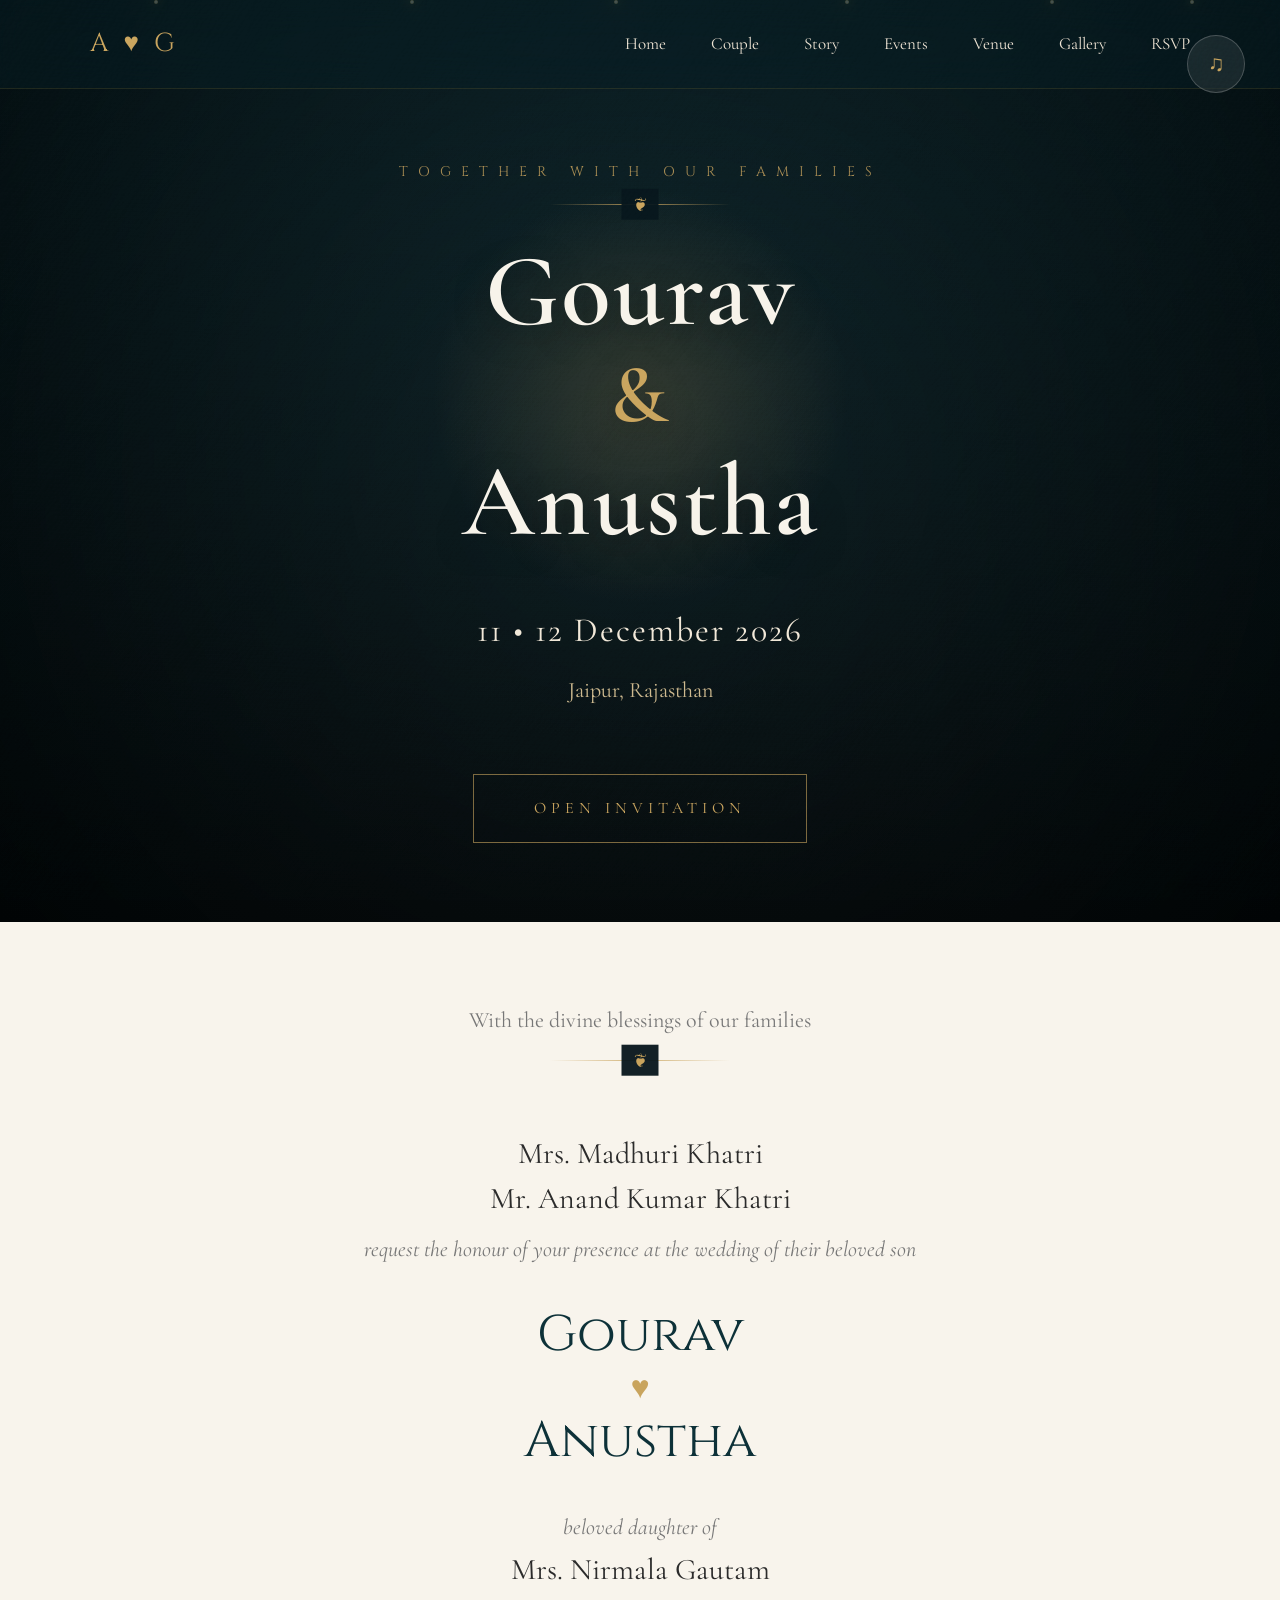
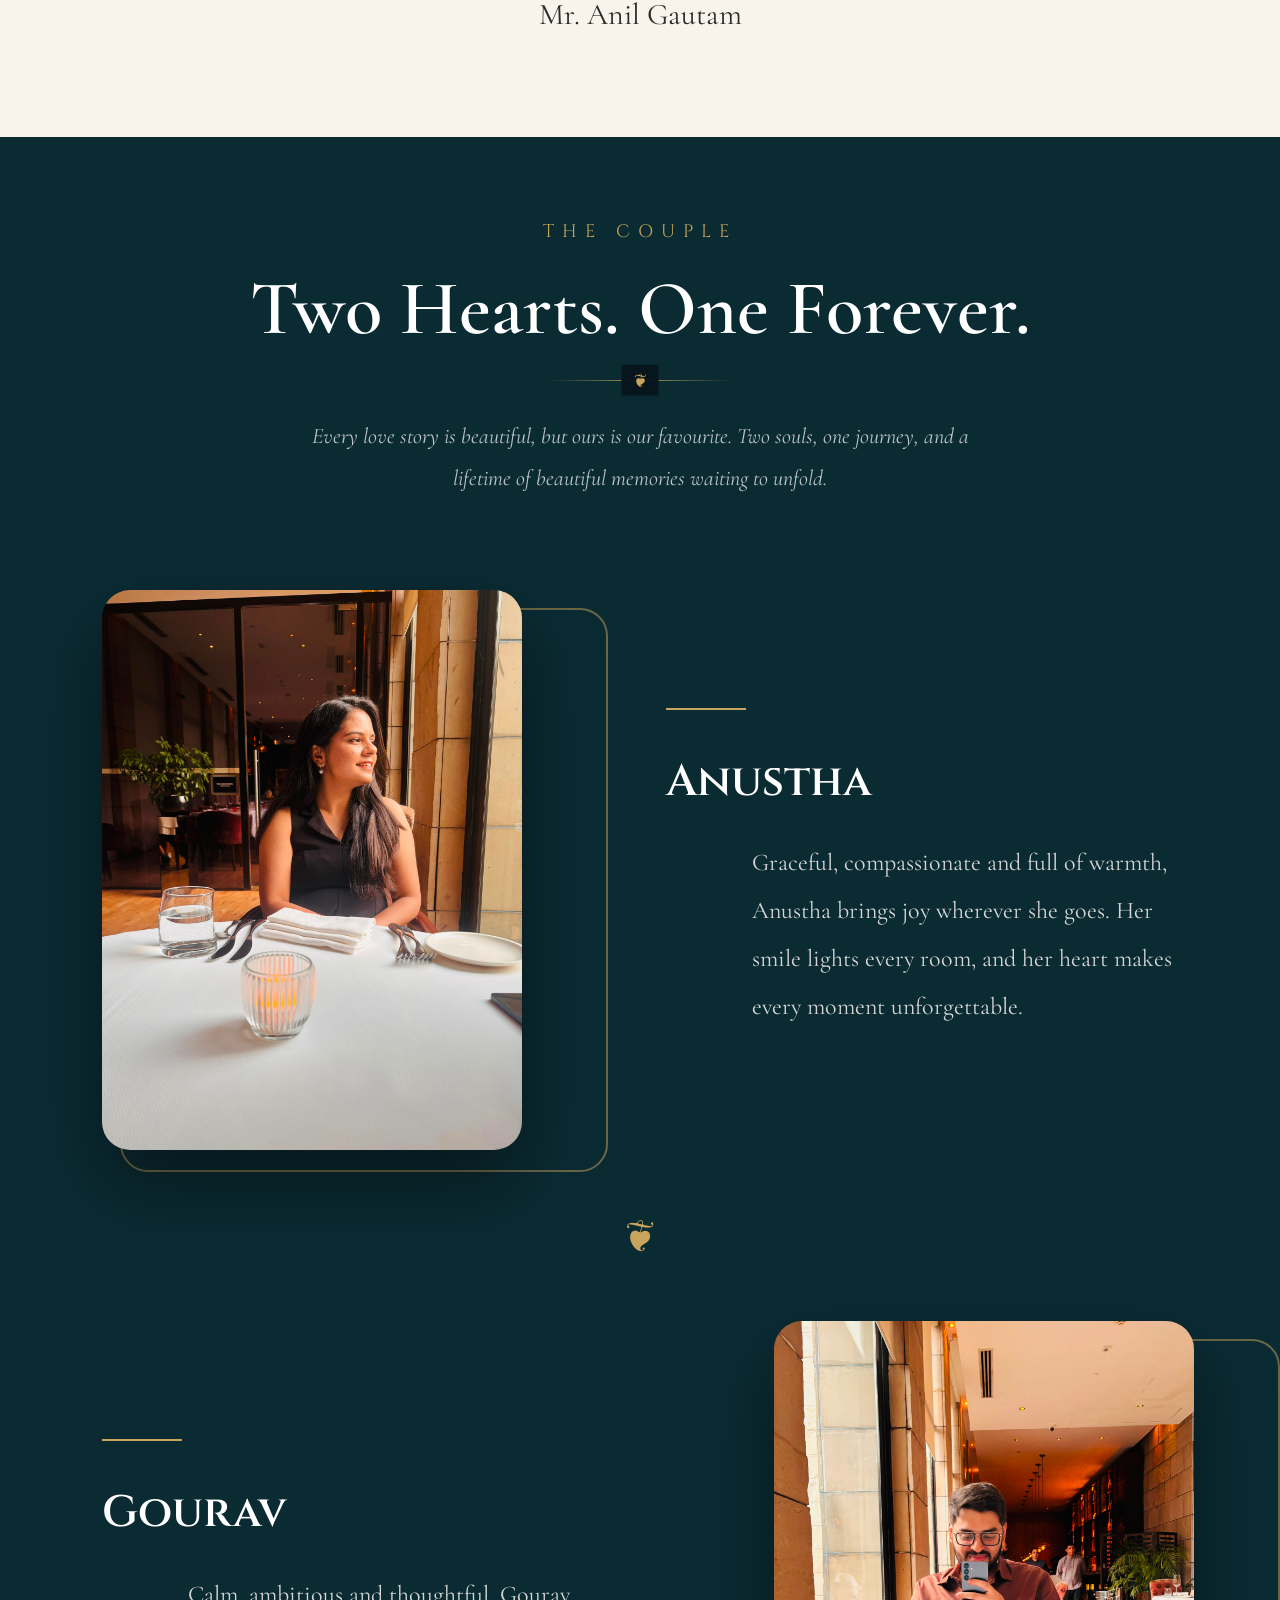
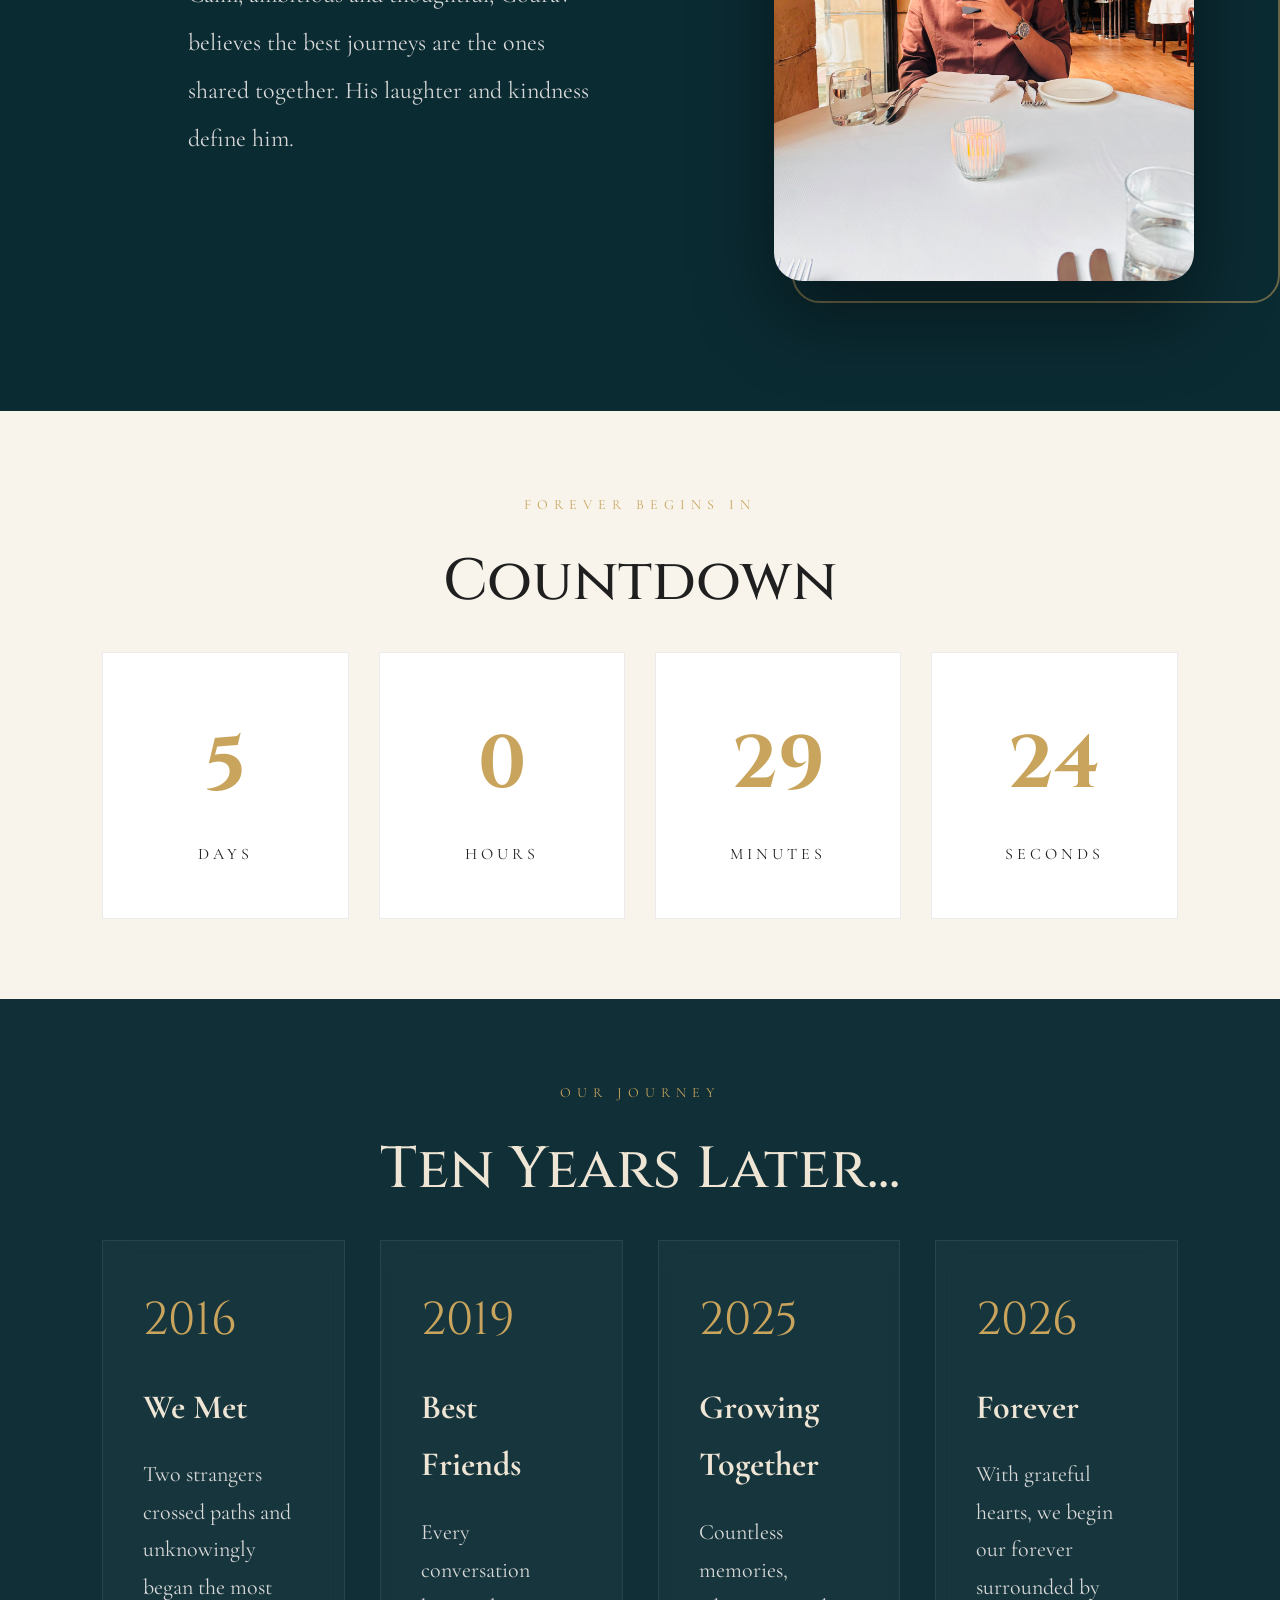
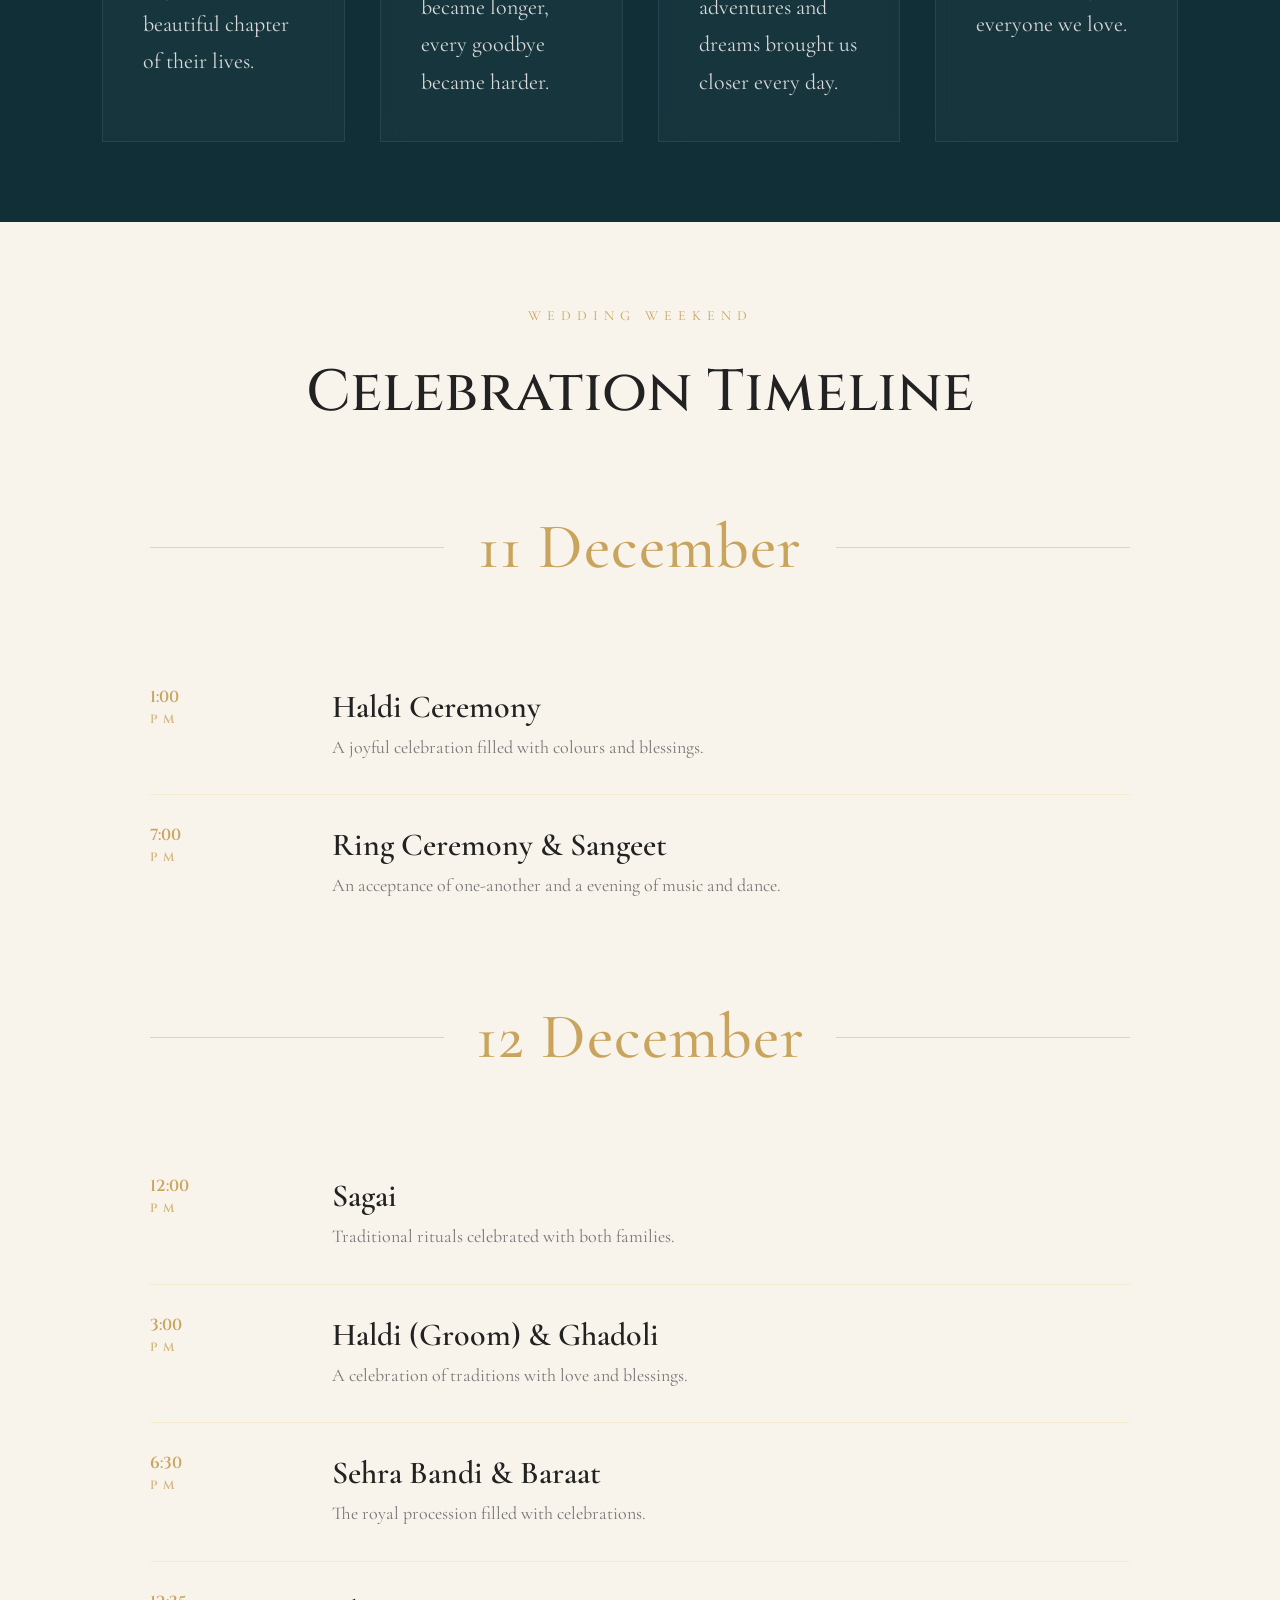
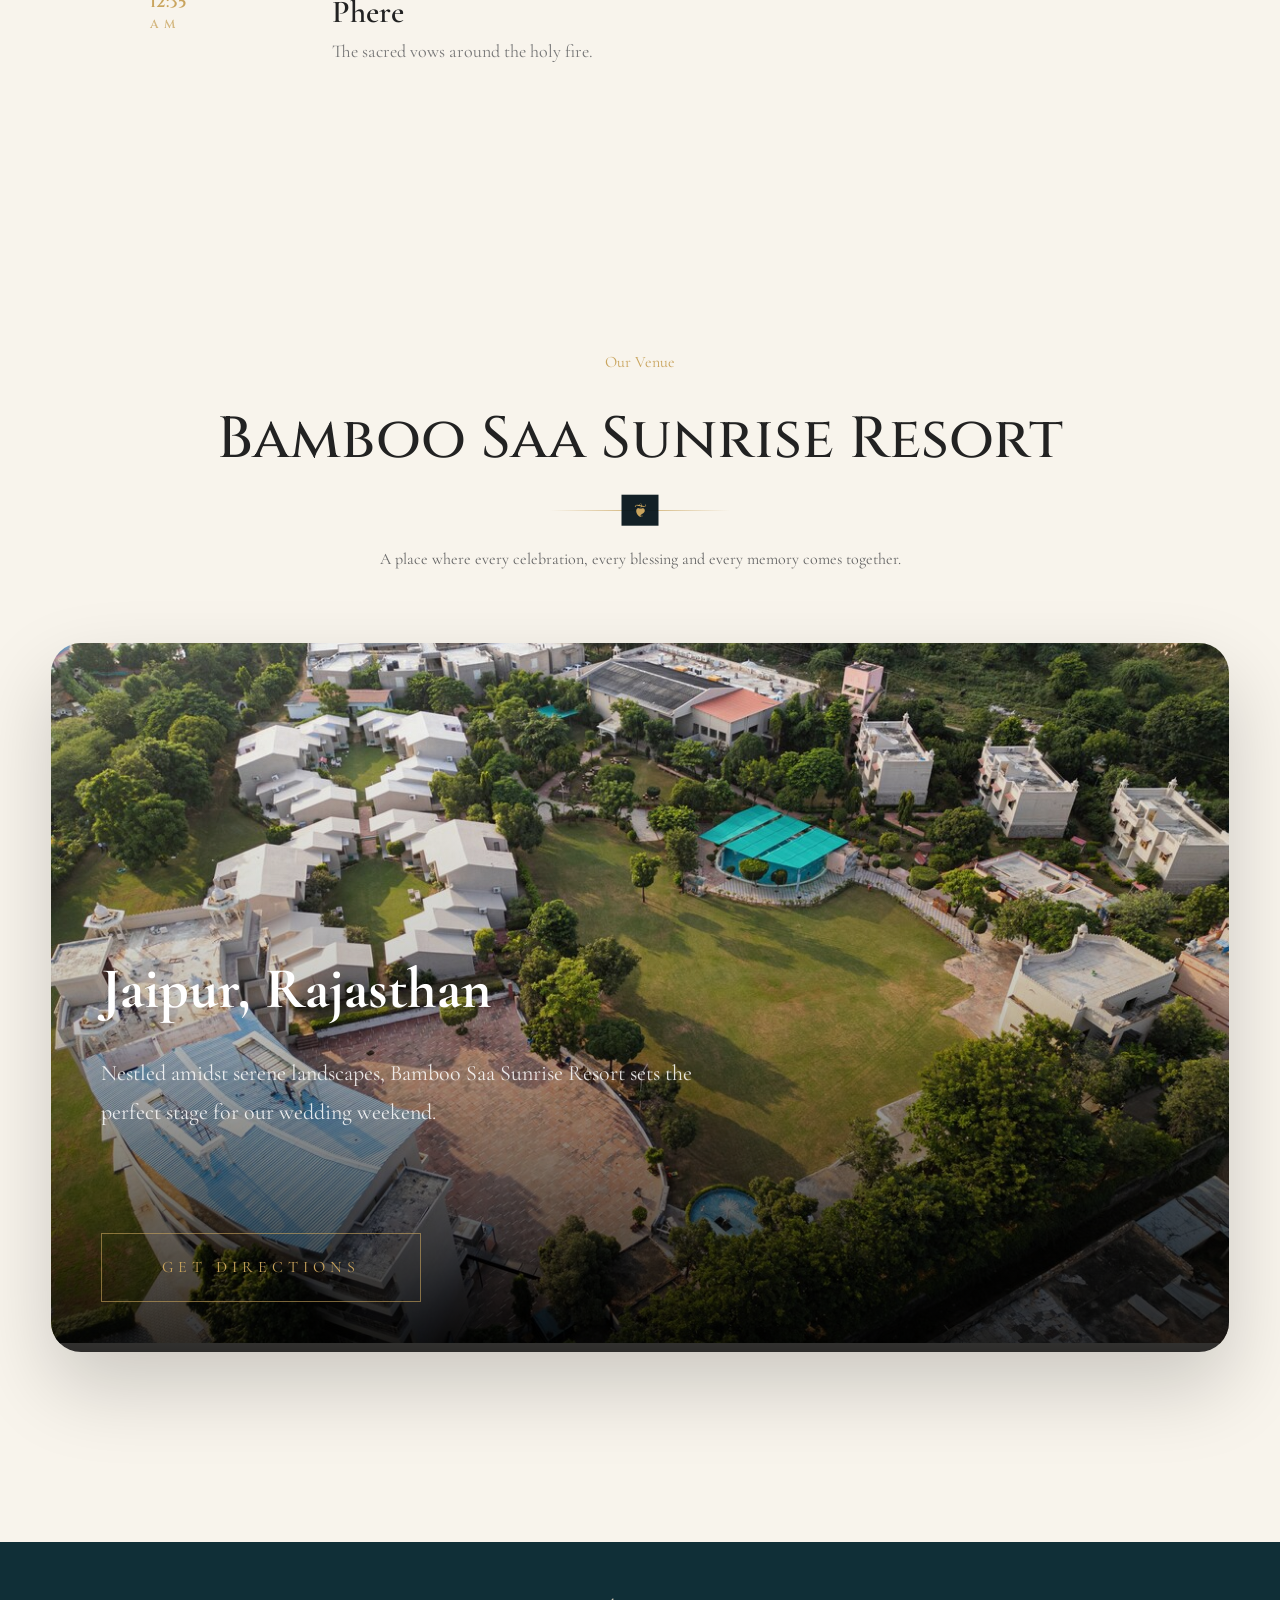
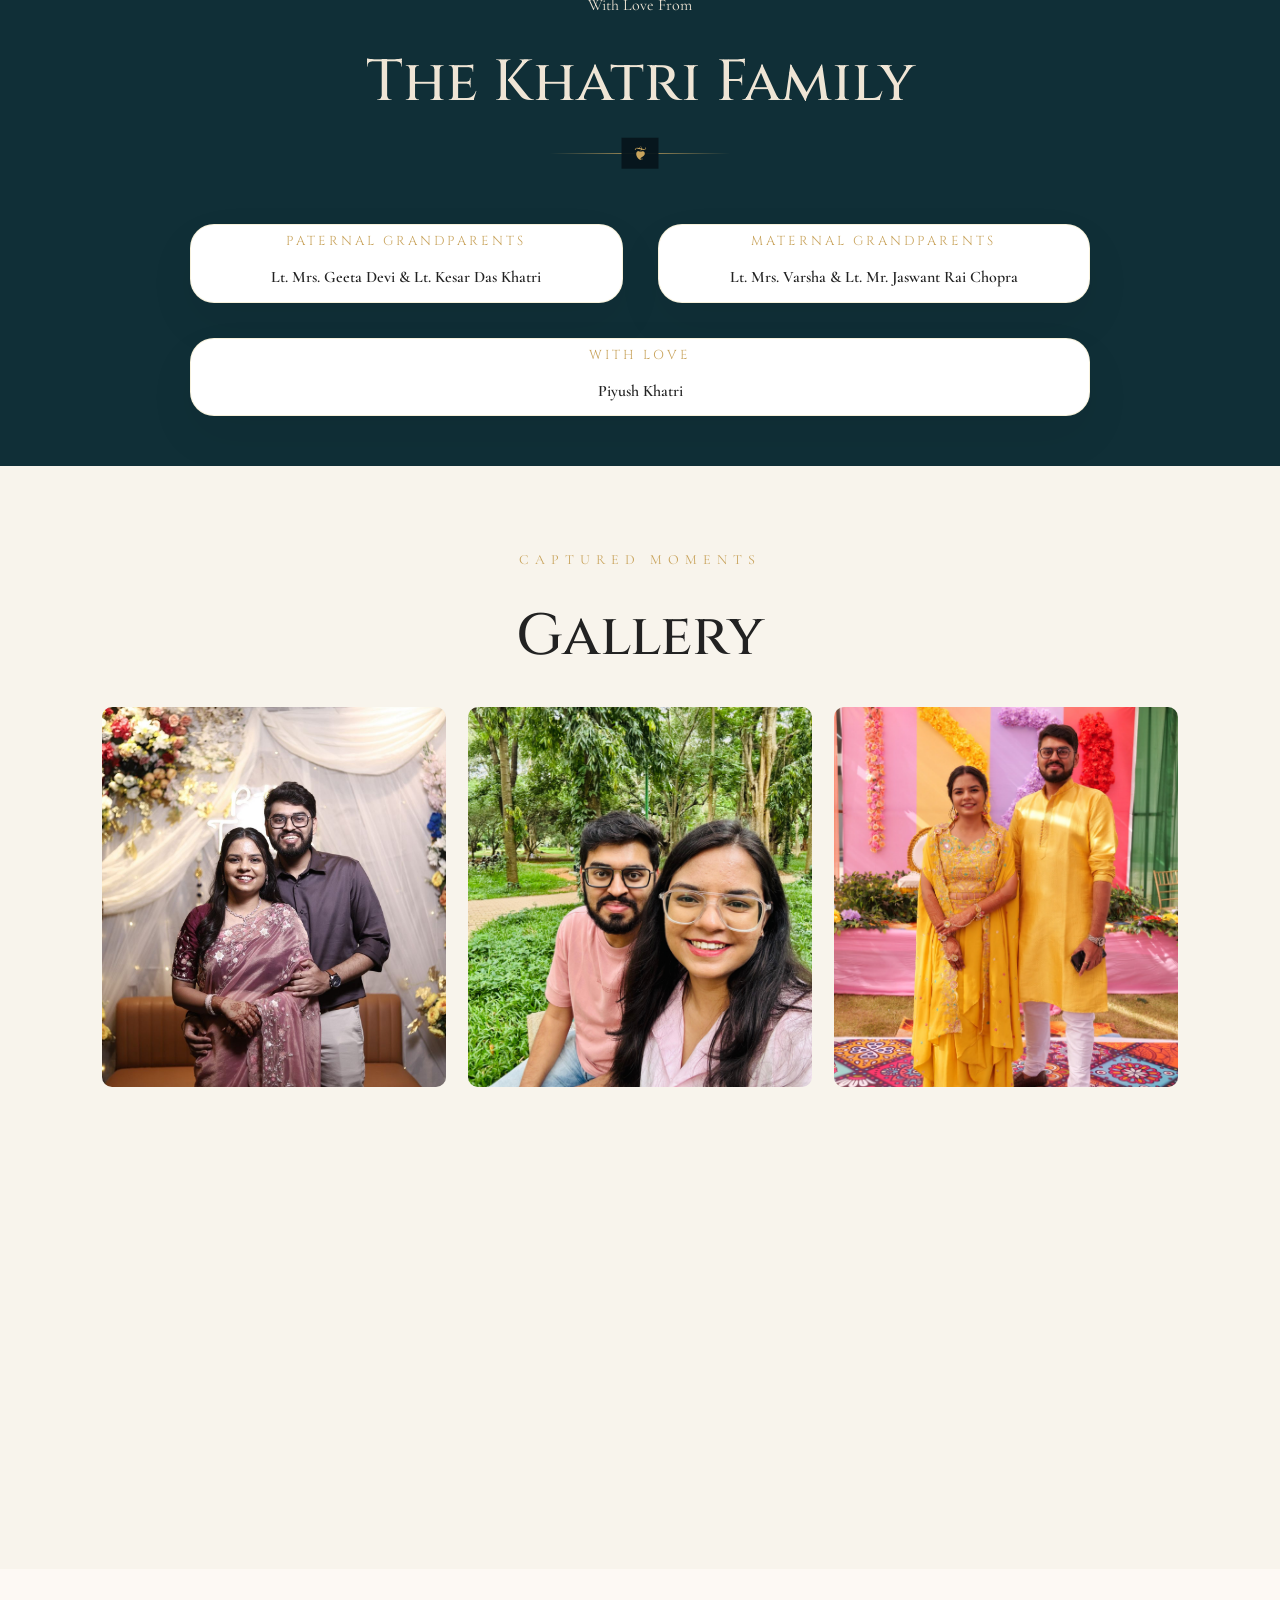
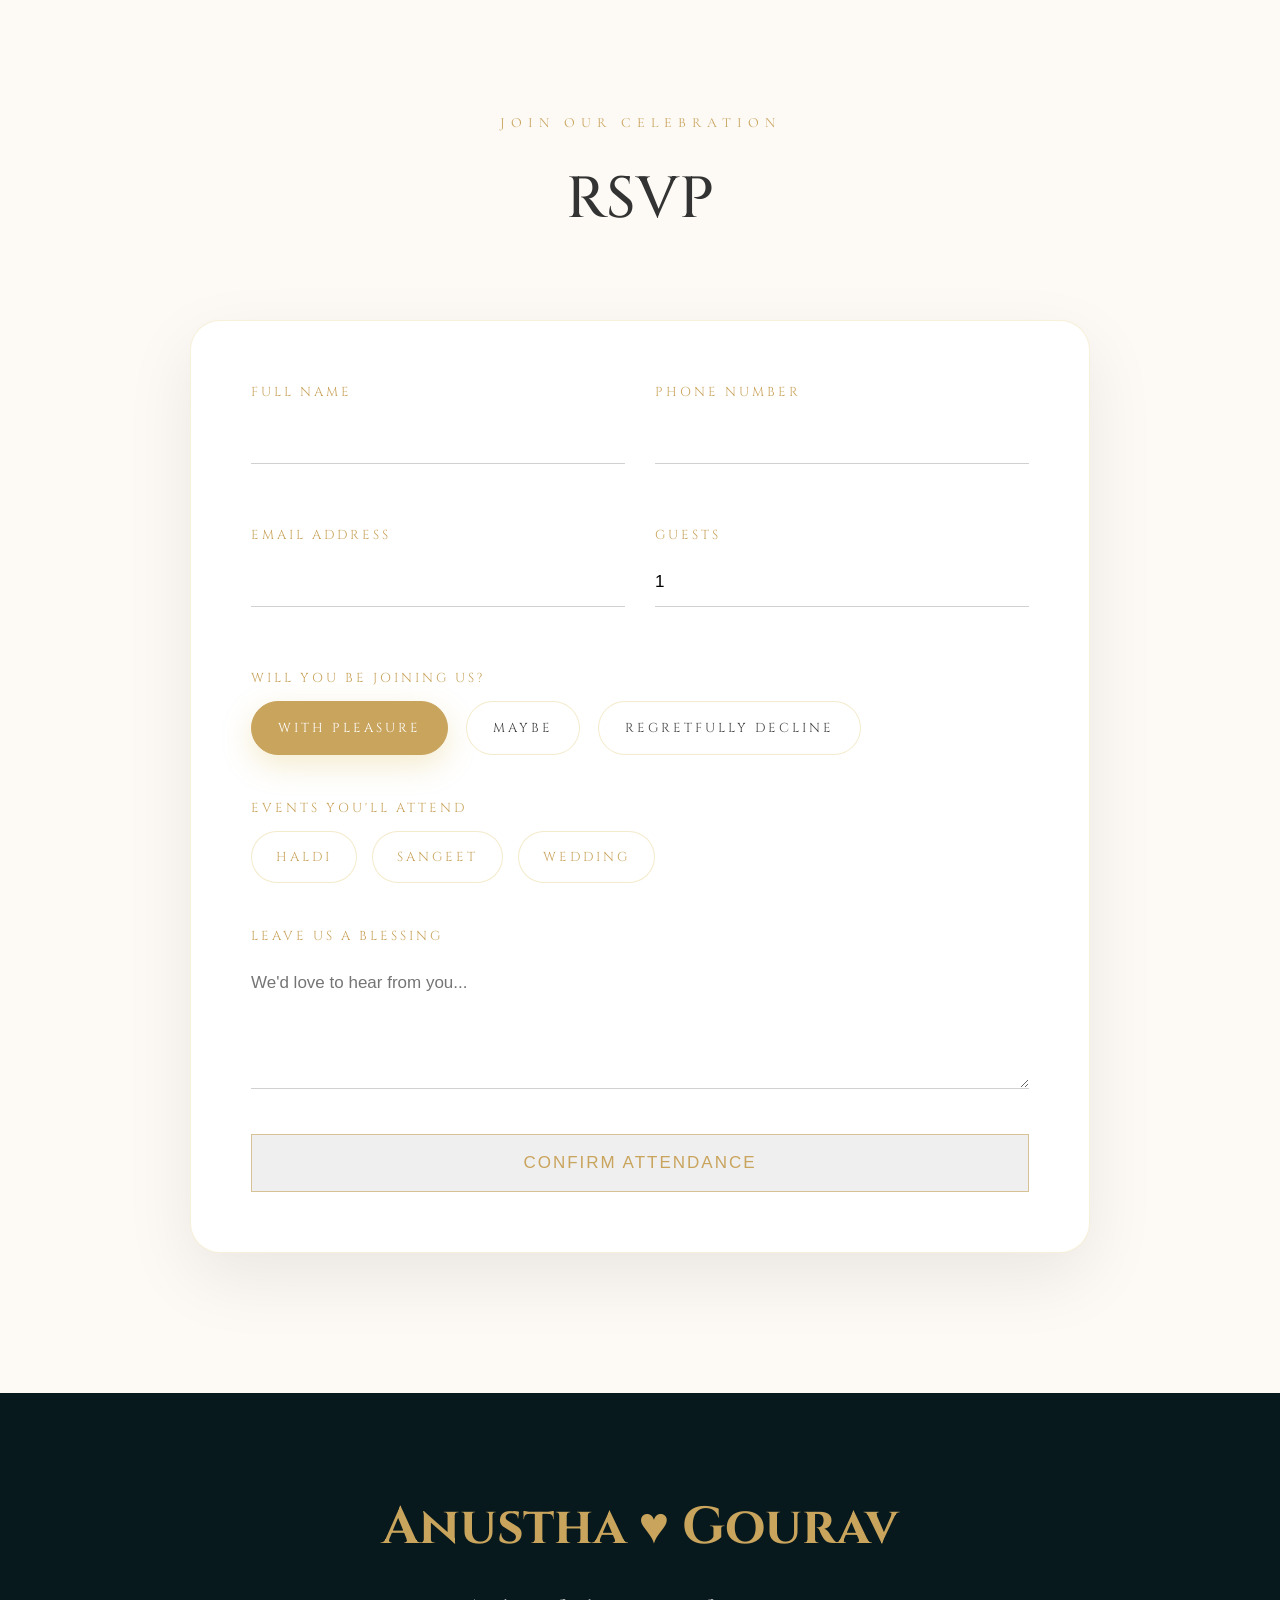
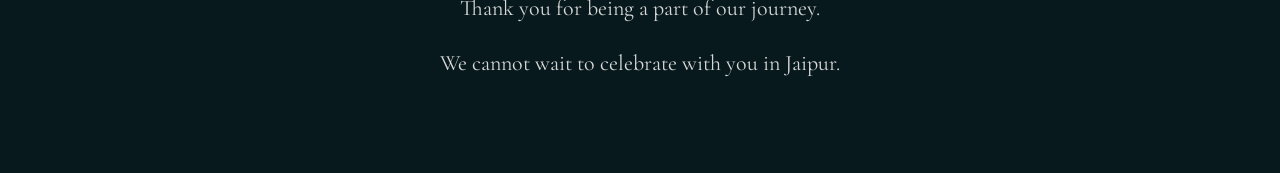
==== commit 0687ae58: "fix css family" ====
--- a/iteration2/index.html
+++ b/iteration2/index.html
@@ -381,6 +381,7 @@
 <!-- ================================= -->
 <!-- Family -->
 <!-- ================================= -->
+
 <section class="family">
     <div class="section-title">
         <p class="section-subtitle">
@@ -396,33 +397,25 @@
             <span class="family-role">
                 Paternal Grandparents
             </span>
-            <h3>
-                Lt. Mrs. Geeta Devi Khatri
-            </h3>
-            <p>&</p>
-            <h3>
-                Lt. Kesar Das Khatri
-            </h3>
+            <h4>
+                Lt. Mrs. Geeta Devi & Lt. Kesar Das Khatri
+            </h4>
         </div>
         <div class="family-card">
             <span class="family-role">
                 Maternal Grandparents
             </span>
-            <h3>
-                Lt. Mrs. Varsha Chopra 
-            </h3>
-            <p>&</p>
-            <h3>
-                Lt. Mr. Jaswant Rai Chopra
-            </h3>
+            <h4>
+                Lt. Mrs. Varsha & Lt. Mr. Jaswant Rai Chopra
+            </h4>
         </div>
         <div class="family-card full-width">
             <span class="family-role">
                 With Love
             </span>
-            <h3>
+            <h4>
                 Piyush Khatri
-            </h3>
+            </h4>
         </div>
     </div>
 </section>
--- a/iteration2/style.css
+++ b/iteration2/style.css
@@ -58,10 +58,14 @@
 =========================== */
 section{
     position:relative;
-    padding:120px 8%;
-}
-section:nth-child(even){
-    background:var(--paper);
+    padding:80px 8%;
+}
+.invitation,
+.events,
+.gallery,
+.rsvp{
+    /* background:var(--paper); */
+    background: #de7411;
     color:#333;
 }
 /* ===========================
@@ -331,7 +335,7 @@
 =========================================== */
 .section-title{
     text-align:center;
-    margin-bottom:80px;
+    margin-bottom:20px;
 }
 .section-title span{
     color:var(--gold);
@@ -351,7 +355,7 @@
 .invitation{
     background:var(--paper);
     color:#2b2b2b;
-    padding-top:180px;
+    padding-top:80px;
 }
 .invitation .section-header{
     text-align:center;
@@ -652,7 +656,7 @@
 }
 .event-day{
     max-width:980px;
-    margin:90px auto;
+    margin:50px auto;
 }
 /* DAY TITLE */
 .event-day h3{
@@ -852,43 +856,27 @@
 ==========================================*/
 
 .family{
-
-    background:#fbf7f2;
-
-    padding:130px 0;
-
+    /* background:#fbf7f2; */
+    background:#102f37;
+    padding:50px 0;
 }
 
 .family-grid{
-
     width:min(900px,90%);
-
     margin:70px auto 0;
-
     display:grid;
-
     grid-template-columns:repeat(2,1fr);
-
     gap:35px;
-
 }
 
 .family-card{
-
     background:white;
-
-    padding:45px;
-
+    padding:5px;
     border-radius:24px;
-
     text-align:center;
-
     border:1px solid rgba(212,175,55,.18);
-
     box-shadow:0 20px 50px rgba(0,0,0,.06);
-
     transition:.35s;
-
 }
 
 .family-card:hover{
@@ -900,35 +888,23 @@
 }
 
 .family-role{
-
     display:block;
-
     font-family:'Cinzel',serif;
-
     font-size:13px;
-
     letter-spacing:3px;
-
     text-transform:uppercase;
-
-    color:var(--gold);
-
-    margin-bottom:22px;
-
-}
-
-.family-card h3{
-
+    color:var(--gold);
+    margin-bottom:15px;
+
+}
+
+.family-card h4{
     font-family:'Cormorant Garamond',serif;
-
-    font-size:34px;
-
+    font-size:16px;
     font-weight:600;
-
+    line-height:1.35;
     color:#222;
-
-    margin:10px 0;
-
+    margin:8px 0;
 }
 
 .family-card p{
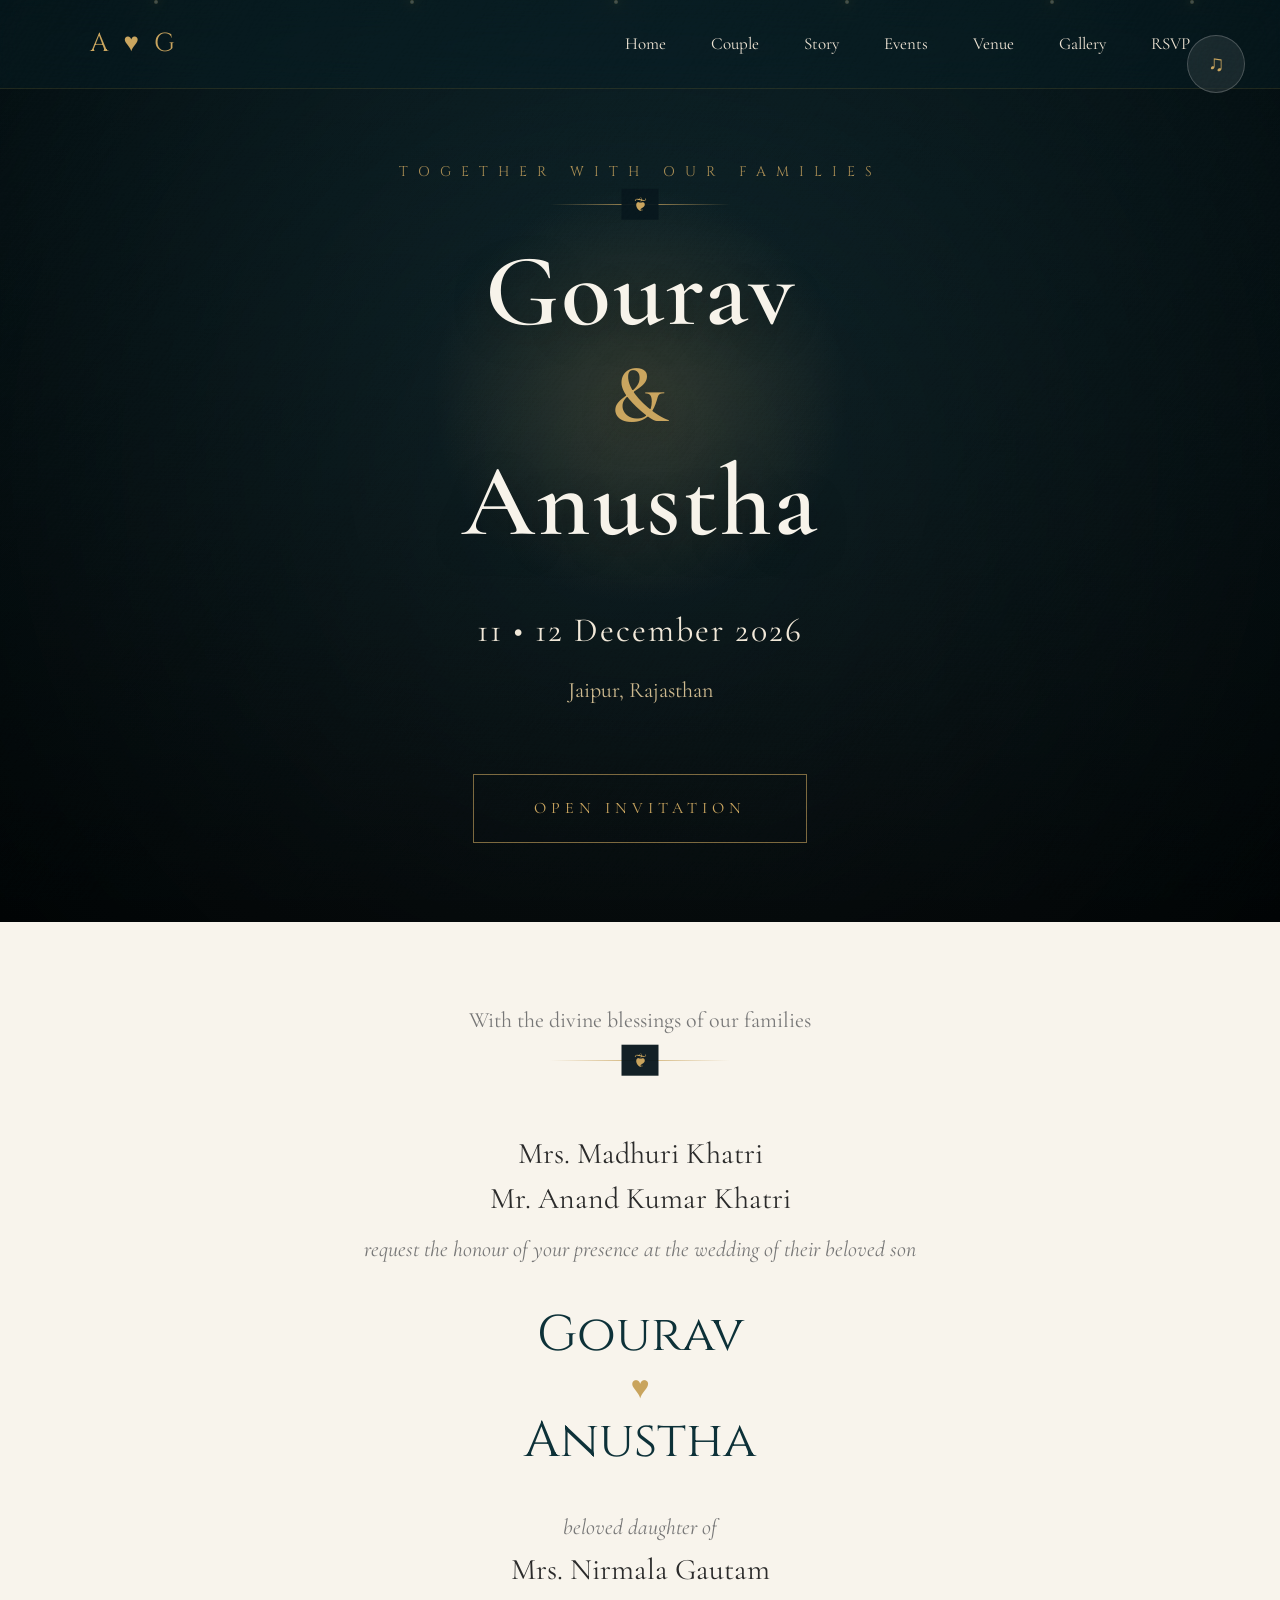
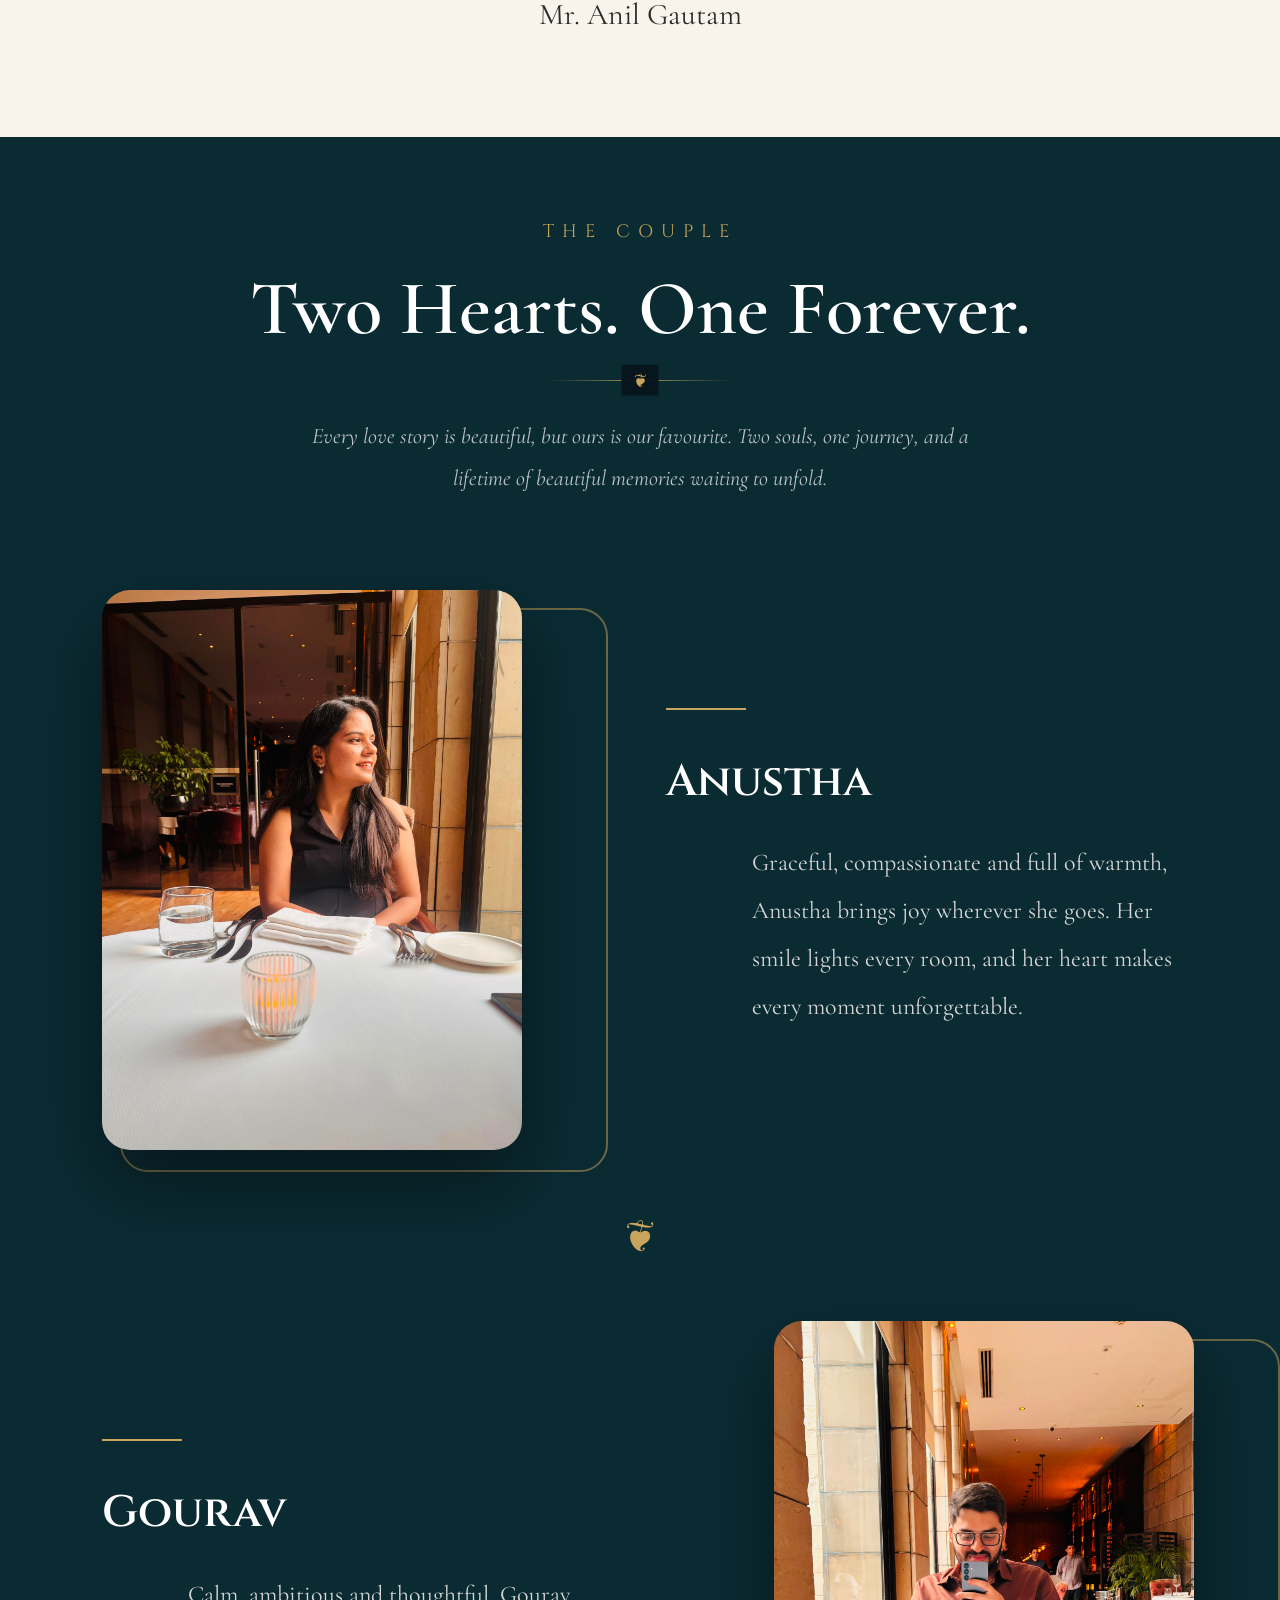
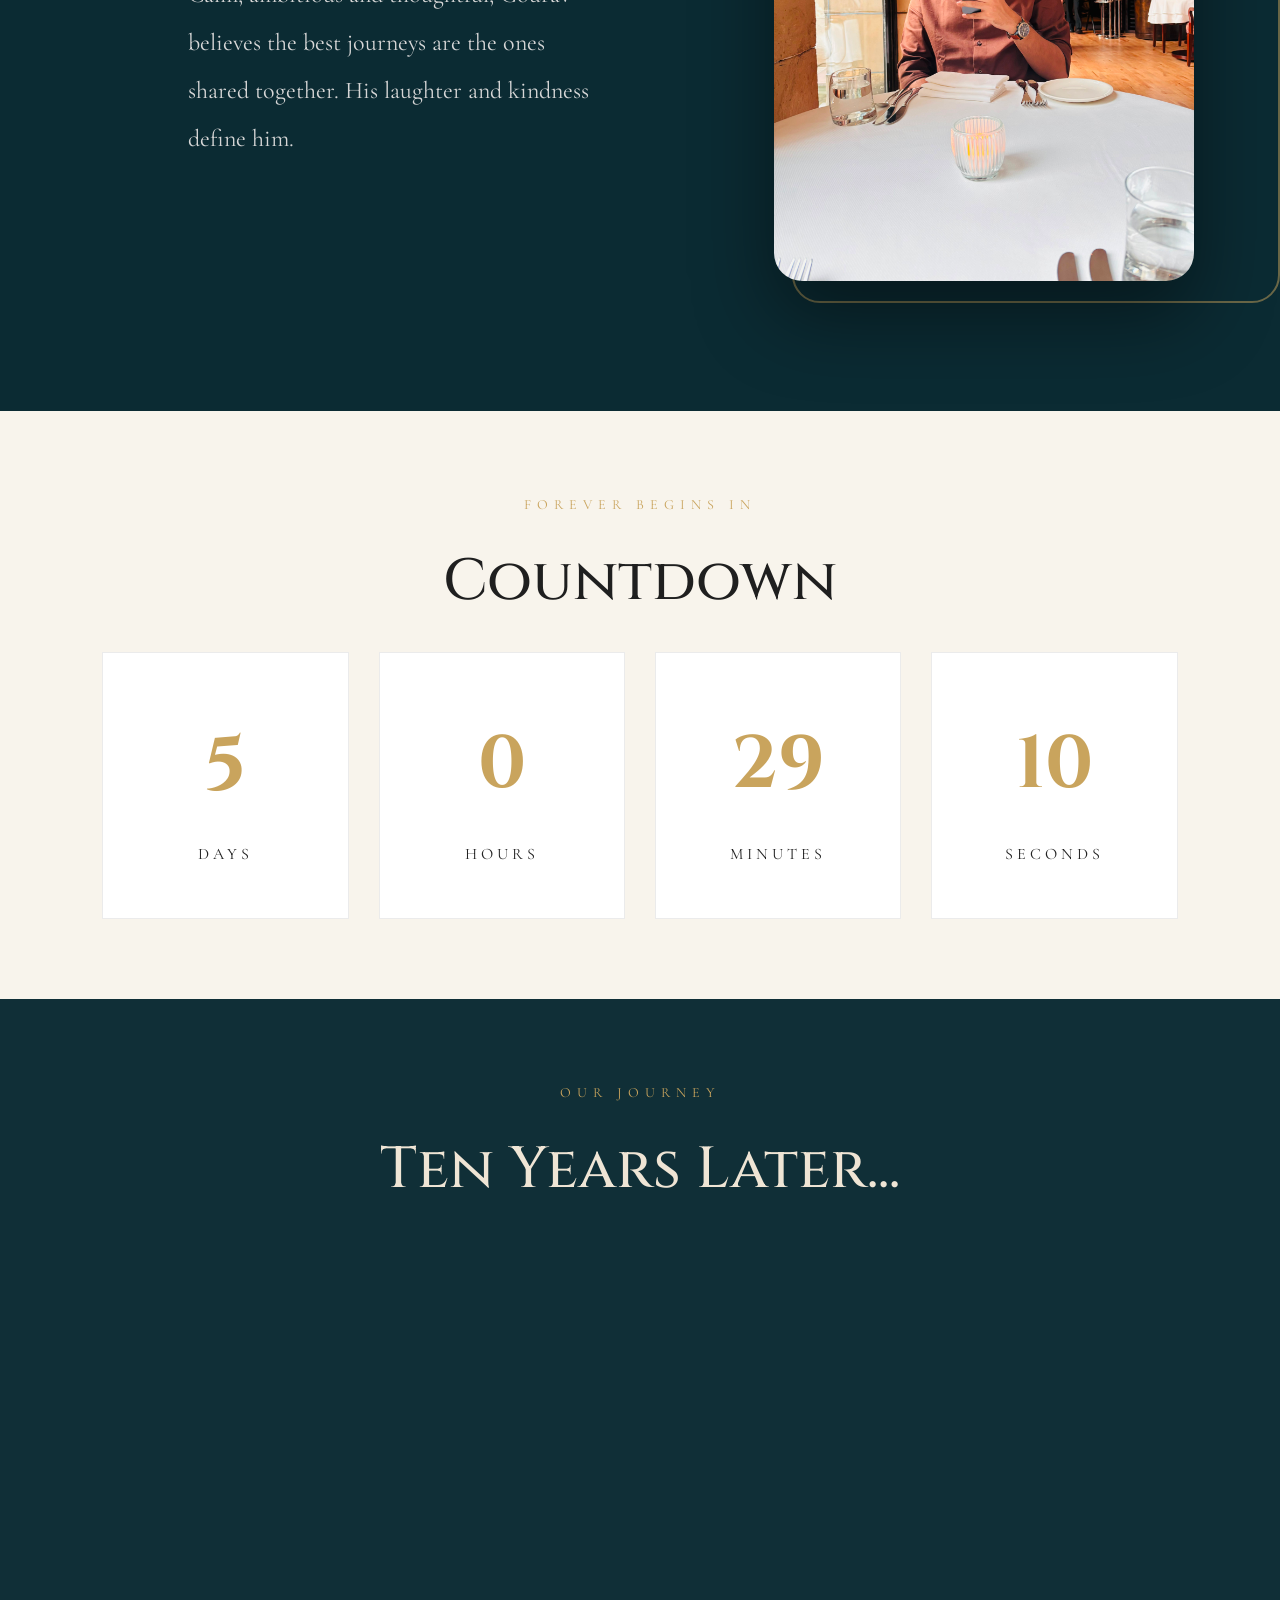
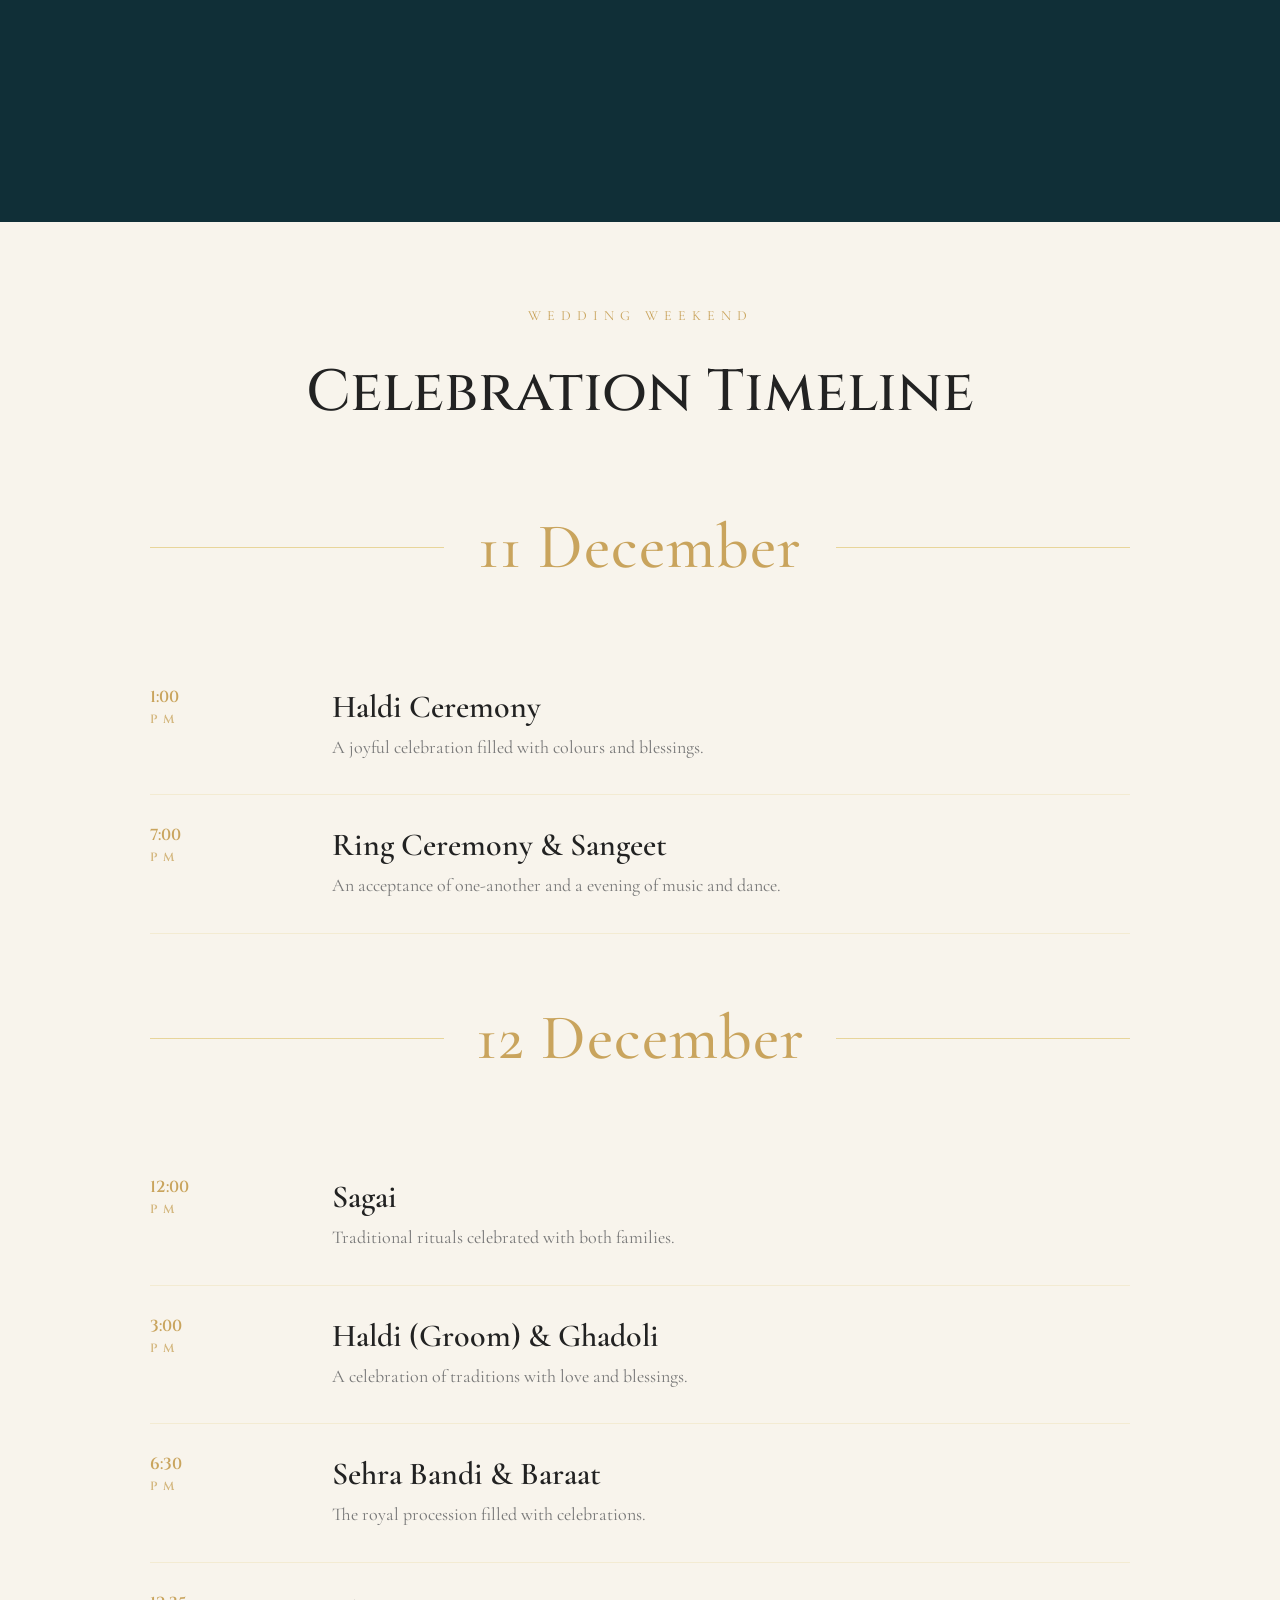
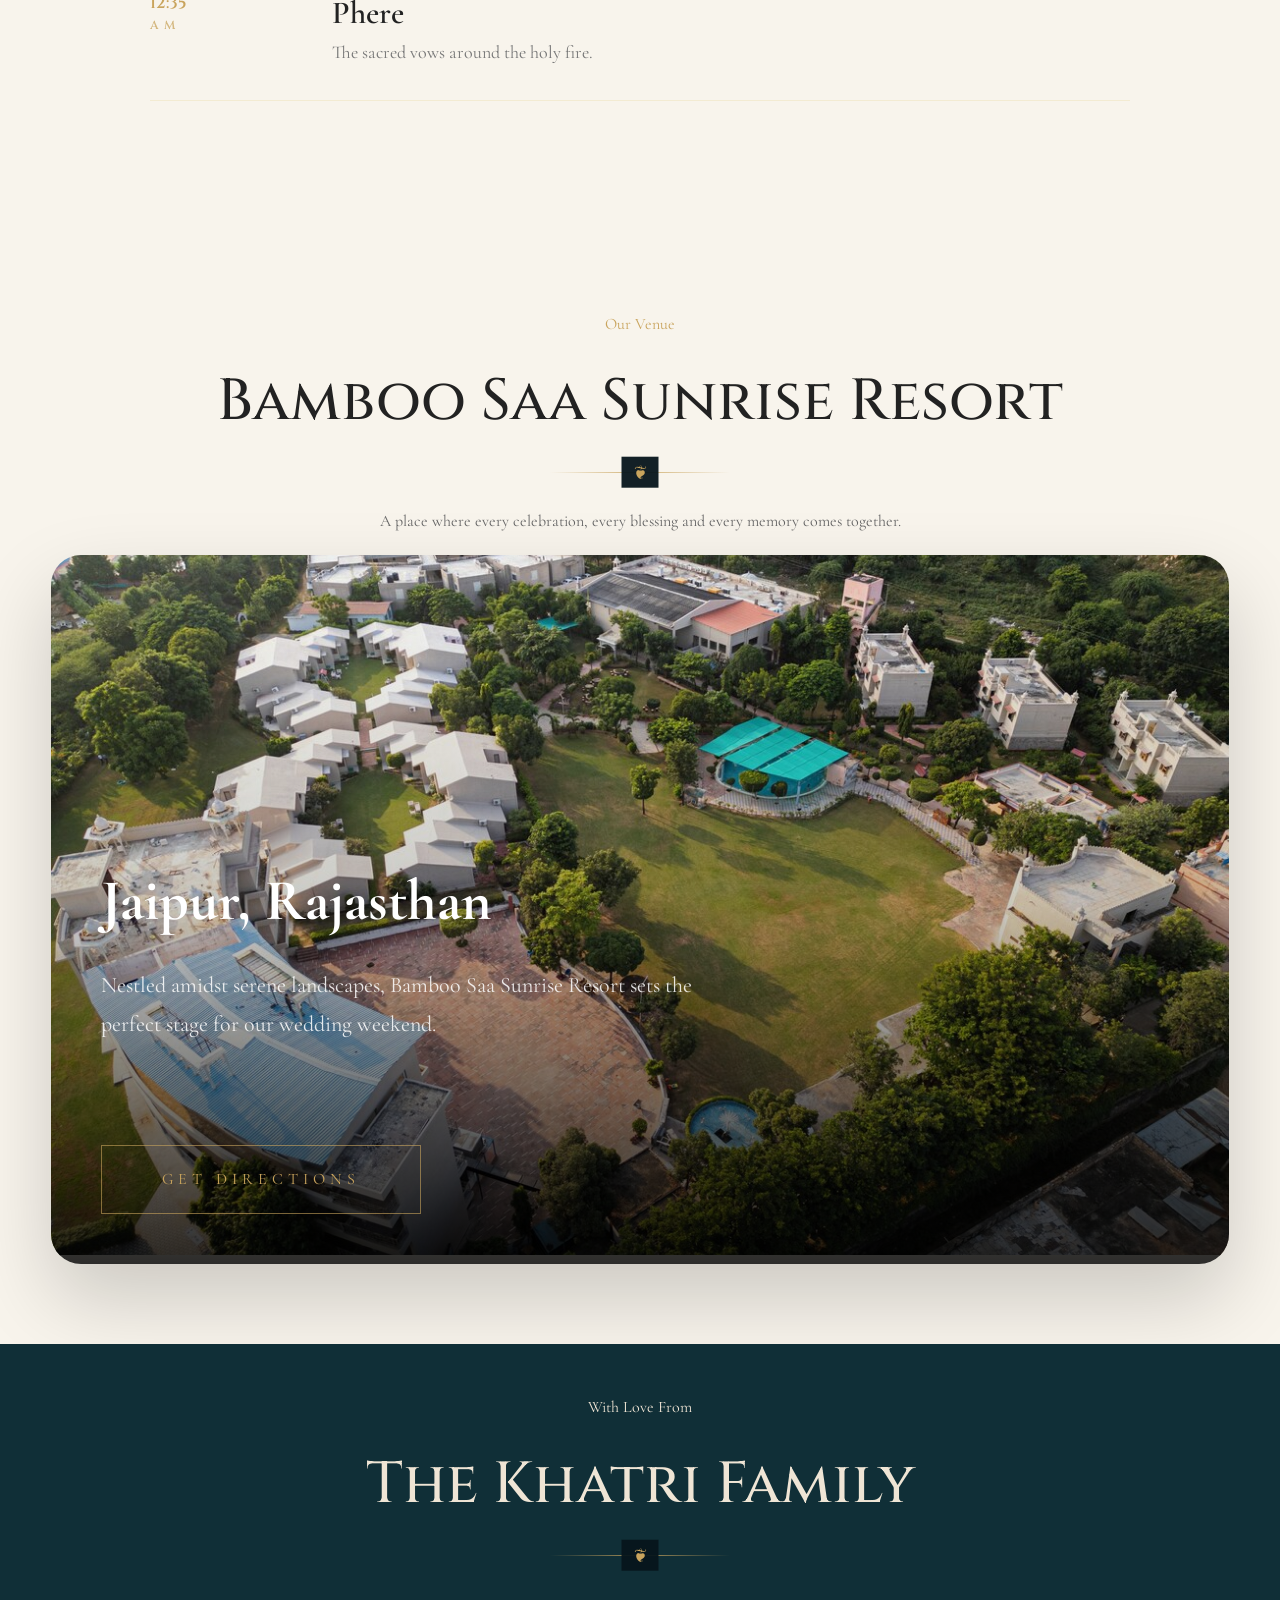
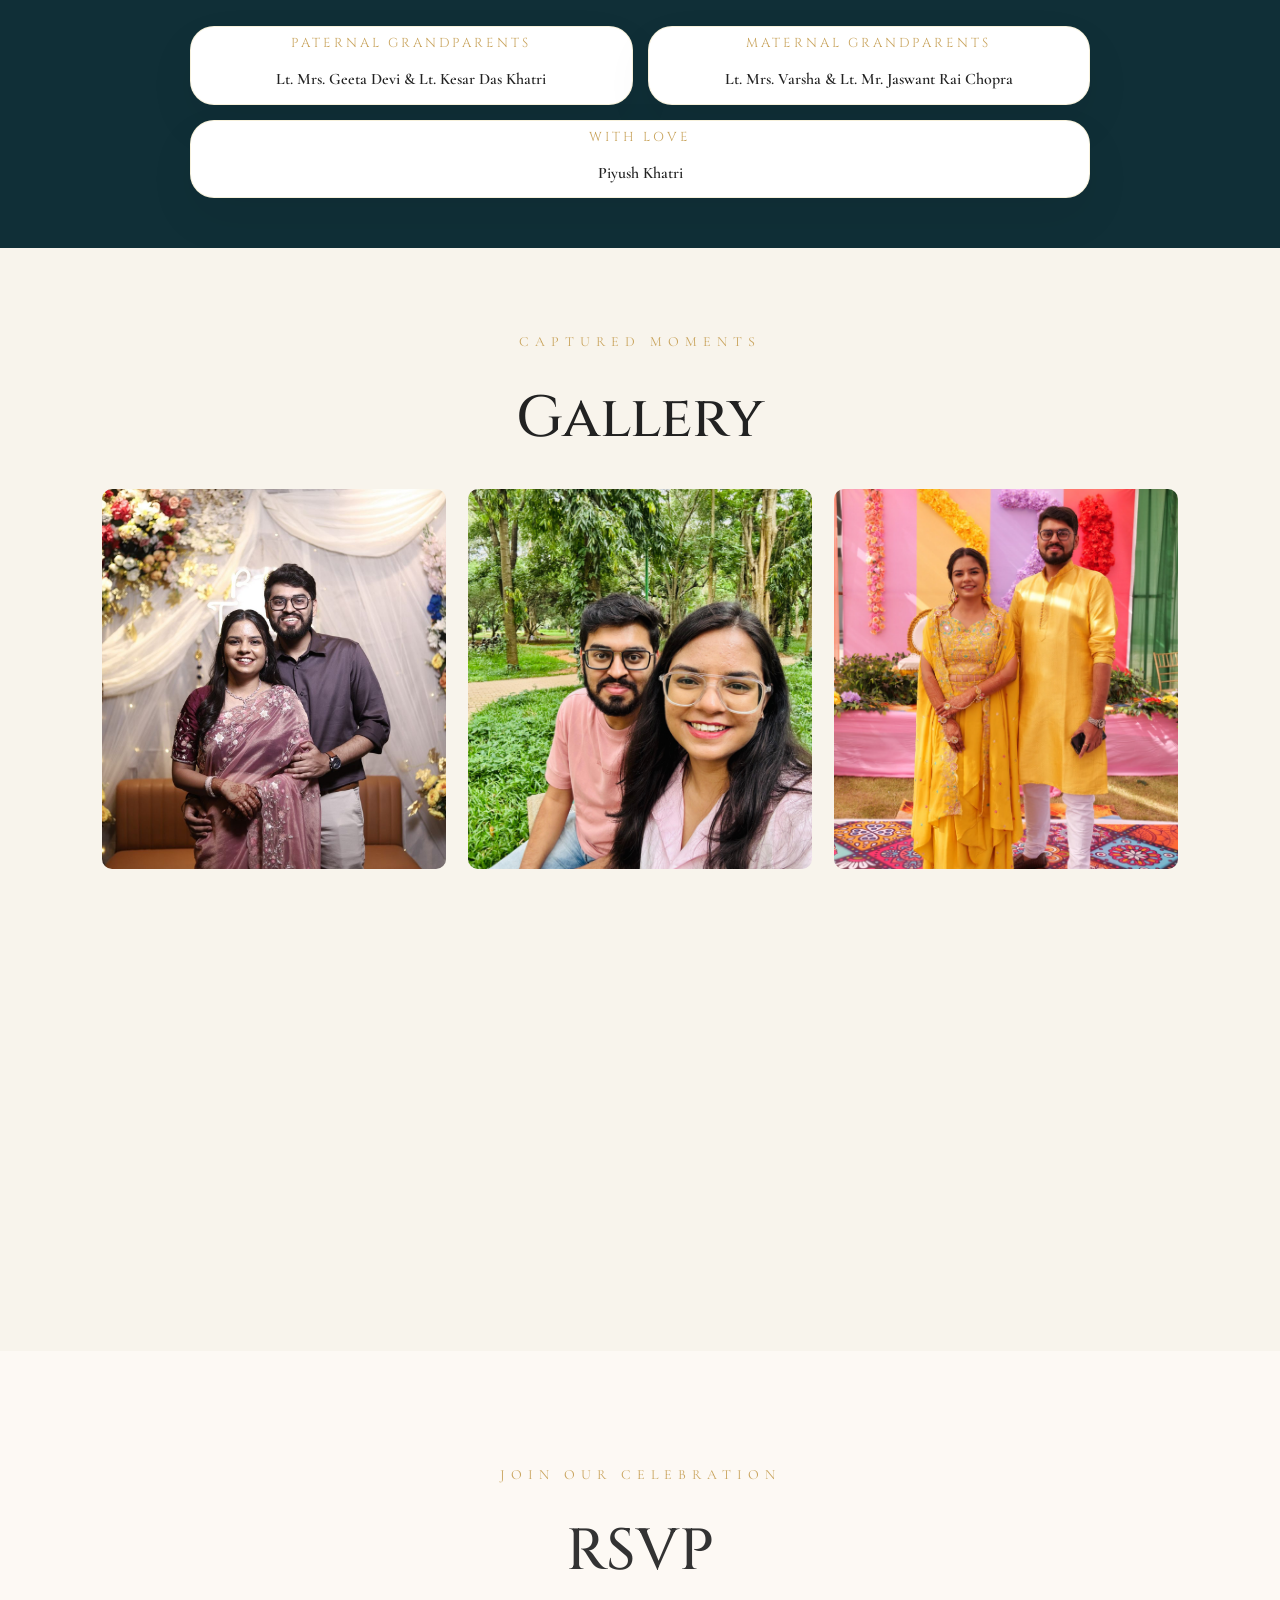
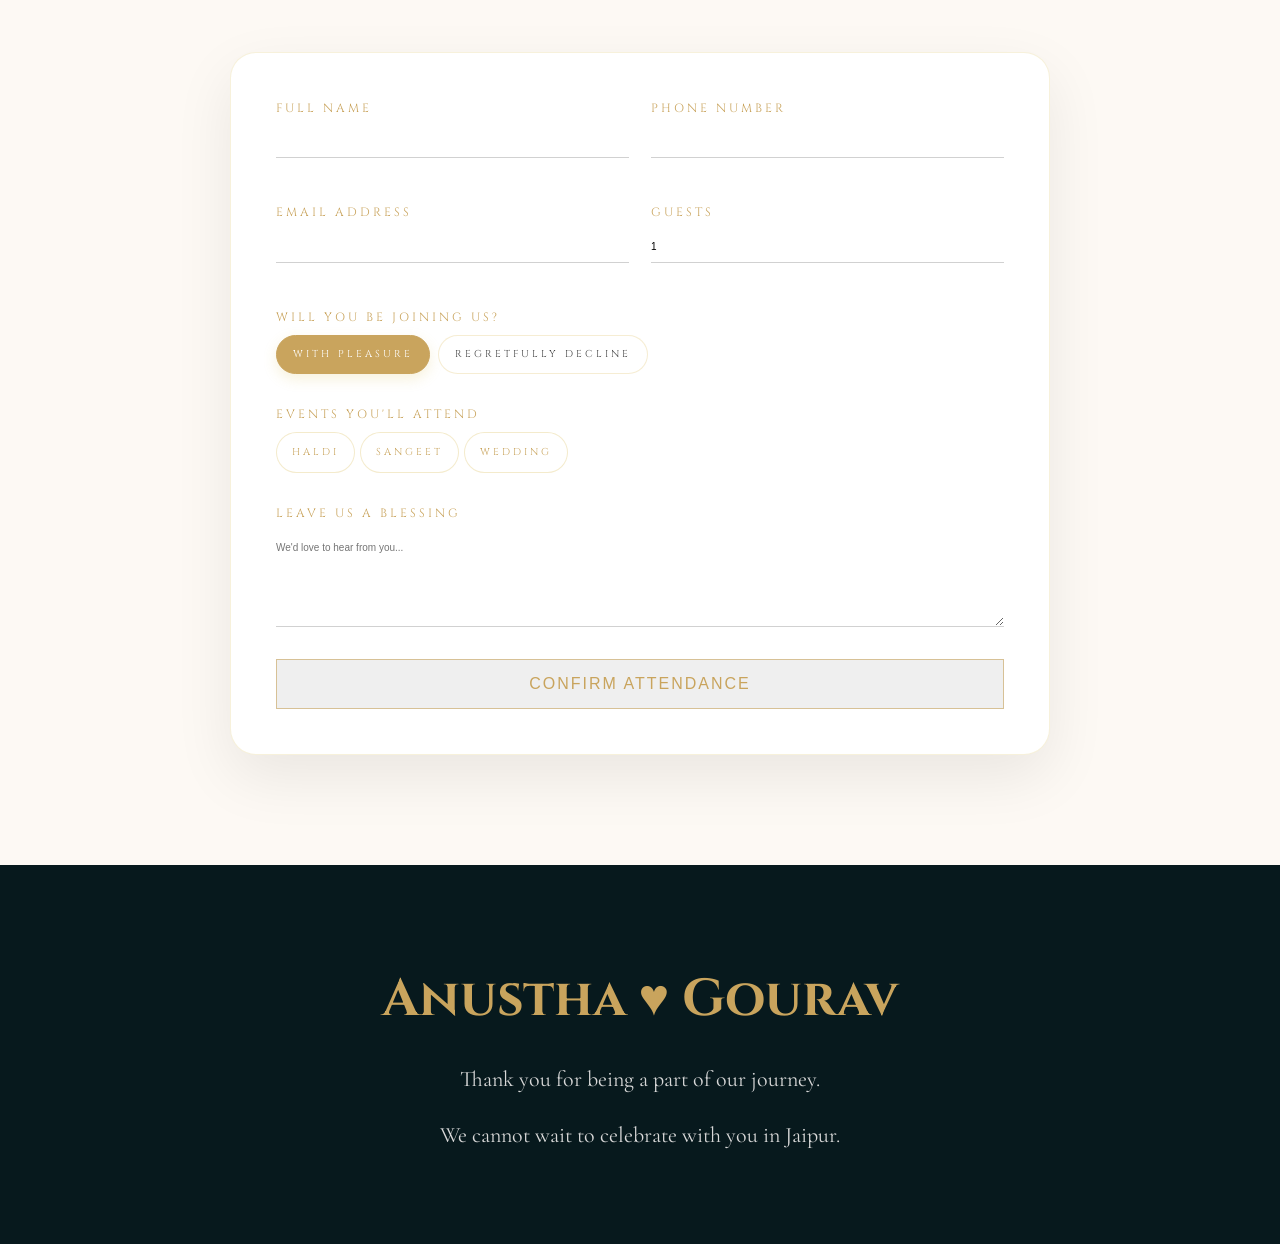
==== commit fb9bad29: "fix css rsvp" ====
--- a/iteration2/index.html
+++ b/iteration2/index.html
@@ -236,13 +236,13 @@
                 Every conversation became longer, every goodbye became harder.
             </p>
         </div>
-        <div class="story-card">
+        <!-- <div class="story-card">
             <div class="year">2025</div>
             <h3>Growing Together</h3>
             <p>
                 Countless memories, adventures and dreams brought us closer every day.
             </p>
-        </div>
+        </div> -->
         <div class="story-card">
             <div class="year">2026</div>
             <h3>Forever</h3>
@@ -488,13 +488,13 @@
                     checked>
                 <span>With Pleasure</span>
             </label>
-            <label class="attendance-card">
+            <!-- <label class="attendance-card">
                 <input
                     type="radio"
                     name="attendance"
                     value="Maybe">
                 <span>Maybe</span>
-            </label>
+            </label> -->
             <label class="attendance-card">
                 <input
                     type="radio"
@@ -534,7 +534,7 @@
         <label>Leave Us A Blessing</label>
         <textarea
             id="message"
-            rows="5"
+            rows="3"
             placeholder="We'd love to hear from you..."></textarea>
     </div>
     <button type="submit" class="gold-button">
--- a/iteration2/style.css
+++ b/iteration2/style.css
@@ -698,9 +698,9 @@
     border-bottom:1px solid rgba(212,175,55,.14);
     transition:.35s ease;
 }
-.event-item:last-child{
+/* .event-item:last-child{
     border-bottom:none;
-}
+} */
 .event-item:hover{
     transform:translateX(6px);
     border-color:rgba(212,175,55,.38);
@@ -752,12 +752,12 @@
 ==========================================*/
 .venue{
     background:var(--paper);
-    padding:120px 0;
+    padding:80px 0;
 }
 /* HERO IMAGE */
 .venue-hero{
     width:min(1400px,92%);
-    margin:70px auto;
+    margin:0px auto;
     position:relative;
     border-radius:30px;
     overflow:hidden;
@@ -866,7 +866,7 @@
     margin:70px auto 0;
     display:grid;
     grid-template-columns:repeat(2,1fr);
-    gap:35px;
+    gap:15px;
 }
 
 .family-card{
@@ -944,122 +944,256 @@
 /*==========================================
                 RSVP
 ==========================================*/
+/*==========================================
+                RSVP
+==========================================*/
+
 .rsvp{
+
     background:#fdf9f4;
-    padding:140px 0;
-}
+
+    padding:110px 0;
+
+}
+
 .rsvp-card{
-    width:min(900px,90%);
-    margin:70px auto 0;
-    background:white;
-    border-radius:30px;
-    padding:60px;
-    box-shadow:
-        0 25px 70px rgba(0,0,0,.08);
+
+    width:min(820px,90%);
+
+    margin:50px auto 0;
+
+    background:#fff;
+
+    border-radius:26px;
+
+    padding:45px;
+
     border:1px solid rgba(212,175,55,.18);
-}
-/* ROWS */
+
+    box-shadow:0 22px 60px rgba(0,0,0,.08);
+
+}
+
+/*==========================================
+                ROWS
+==========================================*/
+
 .form-row{
+
     display:grid;
+
     grid-template-columns:1fr 1fr;
-    gap:30px;
-    margin-bottom:30px;
-}
-/* FORM GROUP */
+
+    gap:22px;
+
+    margin-bottom:22px;
+
+}
+
+/*==========================================
+              FORM GROUP
+==========================================*/
+
 .form-group{
+
     display:flex;
+
     flex-direction:column;
-    margin-bottom:30px;
-}
+
+    margin-bottom:22px;
+
+}
+
 .form-group label{
+
     font-family:'Cinzel',serif;
-    font-size:13px;
+
+    font-size:12px;
+
     letter-spacing:3px;
+
     text-transform:uppercase;
-    color:var(--gold);
-    margin-bottom:12px;
-}
-/* INPUTS */
+
+    color:var(--gold);
+
+    margin-bottom:8px;
+
+}
+
+/*==========================================
+                INPUTS
+==========================================*/
+
 .rsvp input,
 .rsvp textarea{
+
     width:100%;
+
     border:none;
+
     border-bottom:1px solid rgba(0,0,0,.18);
+
     background:transparent;
-    padding:14px 0;
-    font-size:17px;
+
+    padding:10px 0;
+
+    font-size:10px;
+
     font-family:'Poppins',sans-serif;
+
     transition:.35s;
-}
+
+}
+
 .rsvp input:focus,
 .rsvp textarea:focus{
+
     outline:none;
+
     border-color:var(--gold);
-}
+
+}
+
 .rsvp textarea{
+
     resize:vertical;
-    min-height:130px;
-}
-/* ATTENDANCE */
+
+    min-height:95px;
+
+}
+
+/*==========================================
+            ATTENDANCE
+==========================================*/
+
 .attendance-options{
+
     display:flex;
-    gap:18px;
-    flex-wrap:wrap;
-}
+
+    gap:8px;
+
+    flex-wrap:nowrap;
+
+}
+
 .attendance-card{
+
     cursor:pointer;
-}
+
+}
+
 .attendance-card input{
+
     display:none;
-}
+
+}
+
 .attendance-card span{
+
     display:block;
-    padding:15px 26px;
-    border:1px solid rgba(212,175,55,.25);
-    border-radius:50px;
+
+    padding:10px 16px;
+
+    border:1px solid rgba(212,175,55,.22);
+
+    border-radius:30px;
+
     transition:.35s;
+
     color:#444;
-    background:white;
+
+    background:#fff;
+
+    font-size:10px;
+
+    font-weight:200;
+
+    min-width:135px;
+
+    text-align:center;
+
 }
 .attendance-card input:checked + span{
     background:var(--gold);
-    color:white;
+    color:#fff;
     border-color:var(--gold);
-    box-shadow:0 10px 30px rgba(212,175,55,.25);
-}
-/* EVENT PILLS */
+    box-shadow:0 5px 14px rgba(212,175,55,.18);
+}
+
+/*==========================================
+              EVENT PILLS
+==========================================*/
+
 .event-pills{
+
     display:flex;
-    flex-wrap:wrap;
-    gap:15px;
-}
+
+    flex-wrap:nowrap;
+    gap:5px;
+
+}
+
 .pill{
+
     cursor:pointer;
-}
+
+}
+
 .pill input{
+
     display:none;
-}
+
+}
+
 .pill span{
+
     display:block;
-    padding:14px 24px;
+
+    padding:11px 15px;
+
     border-radius:40px;
+
     border:1px solid rgba(212,175,55,.25);
+
     transition:.3s;
+
     background:#fff;
-}
+
+    font-size:10px;
+
+}
+
 .pill input:checked + span{
+
     background:var(--gold);
-    color:white;
+
+    color:#fff;
+
     border-color:var(--gold);
-}
-/* BUTTON */
+
+}
+
+/*==========================================
+                BUTTON
+==========================================*/
+
 .rsvp .gold-button{
+
     width:100%;
-    margin-top:15px;
-    padding:18px;
-    font-size:17px;
+
+    margin-top:10px;
+
+    padding:15px;
+
+    font-size:16px;
+
     letter-spacing:2px;
-}
+
+}
+
+/*==========================================
+                MOBILE
+==========================================*/
 /* MOBILE */
 @media(max-width:768px){
     .rsvp{
@@ -1074,16 +1208,25 @@
         gap:0;
     }
     .attendance-options{
-        flex-direction:column;
+        flex-direction:row;
     }
     .attendance-card span{
         text-align:center;
     }
 }
+
+/*==========================================
+            DISABLED BUTTON
+==========================================*/
+
 .rsvp button:disabled{
+
     opacity:.65;
+
     cursor:not-allowed;
+
     transform:none;
+
 }
 /* ======================================
    FOOTER
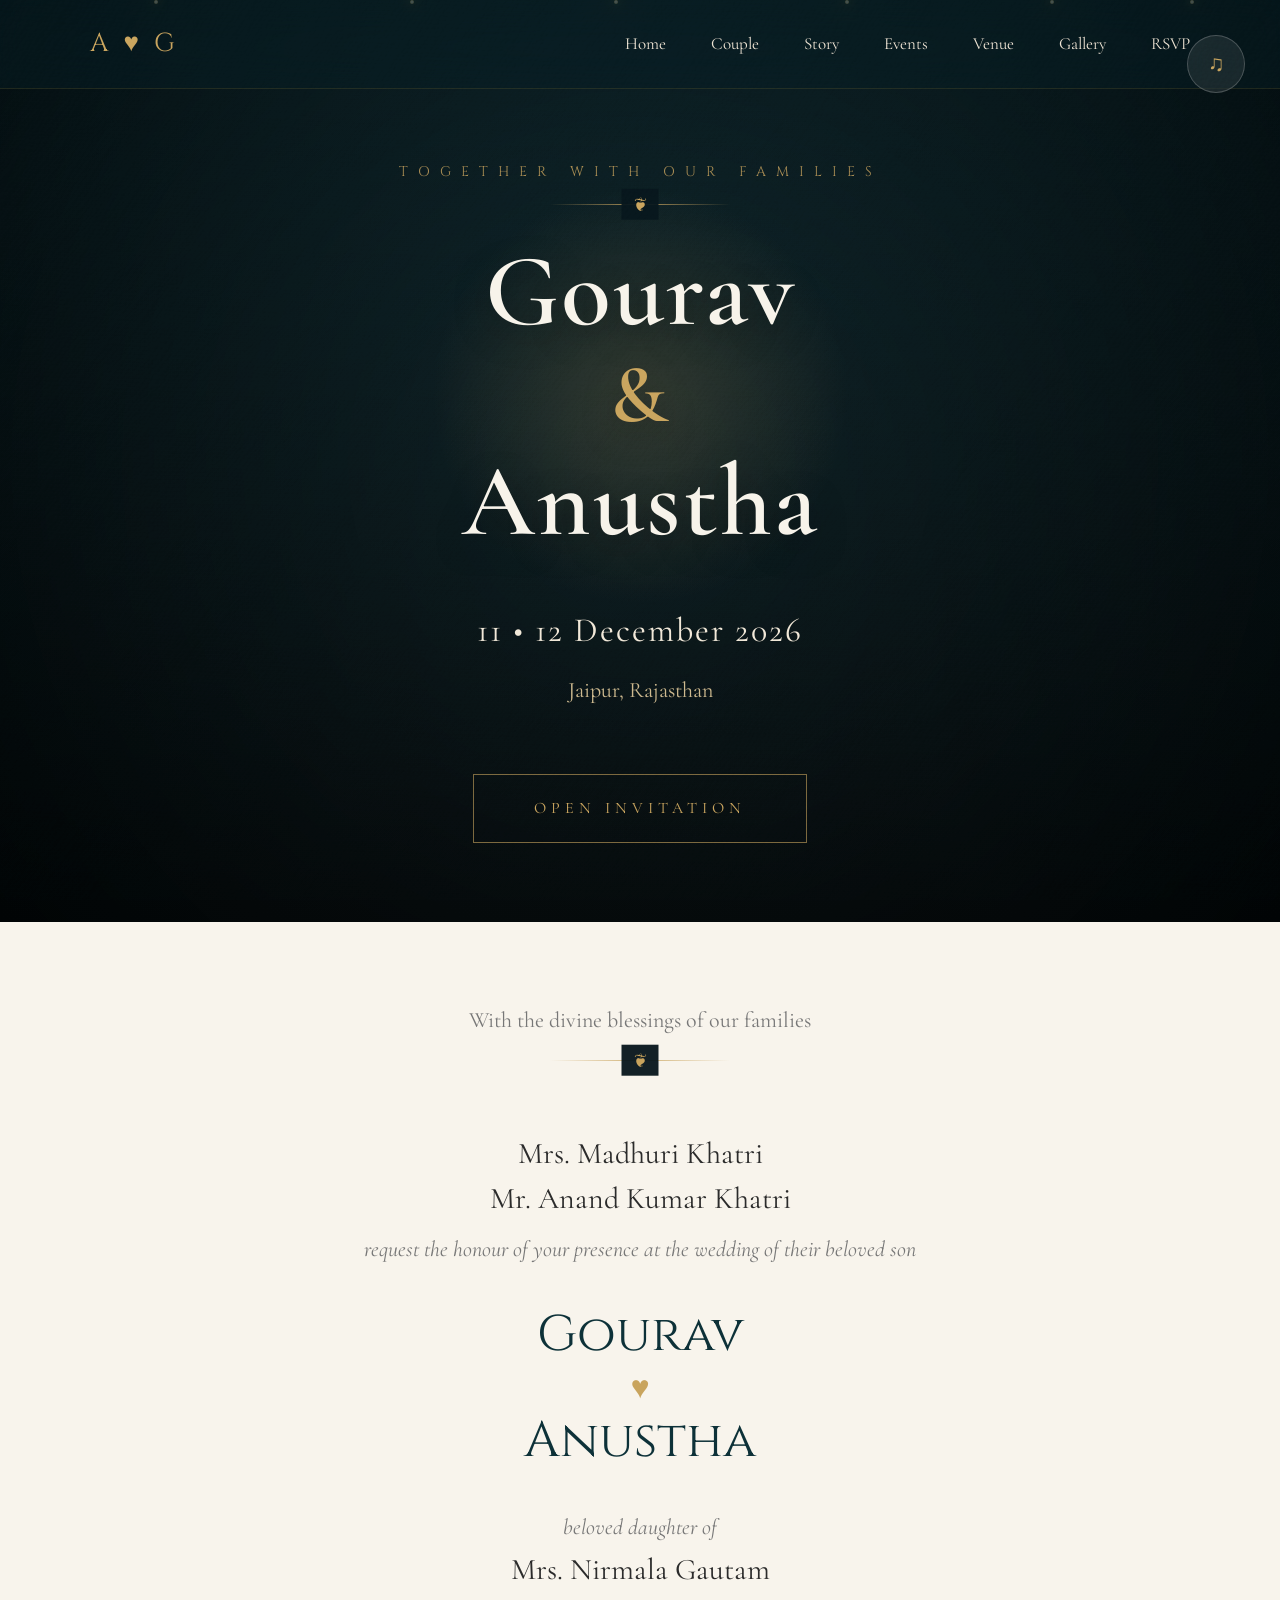
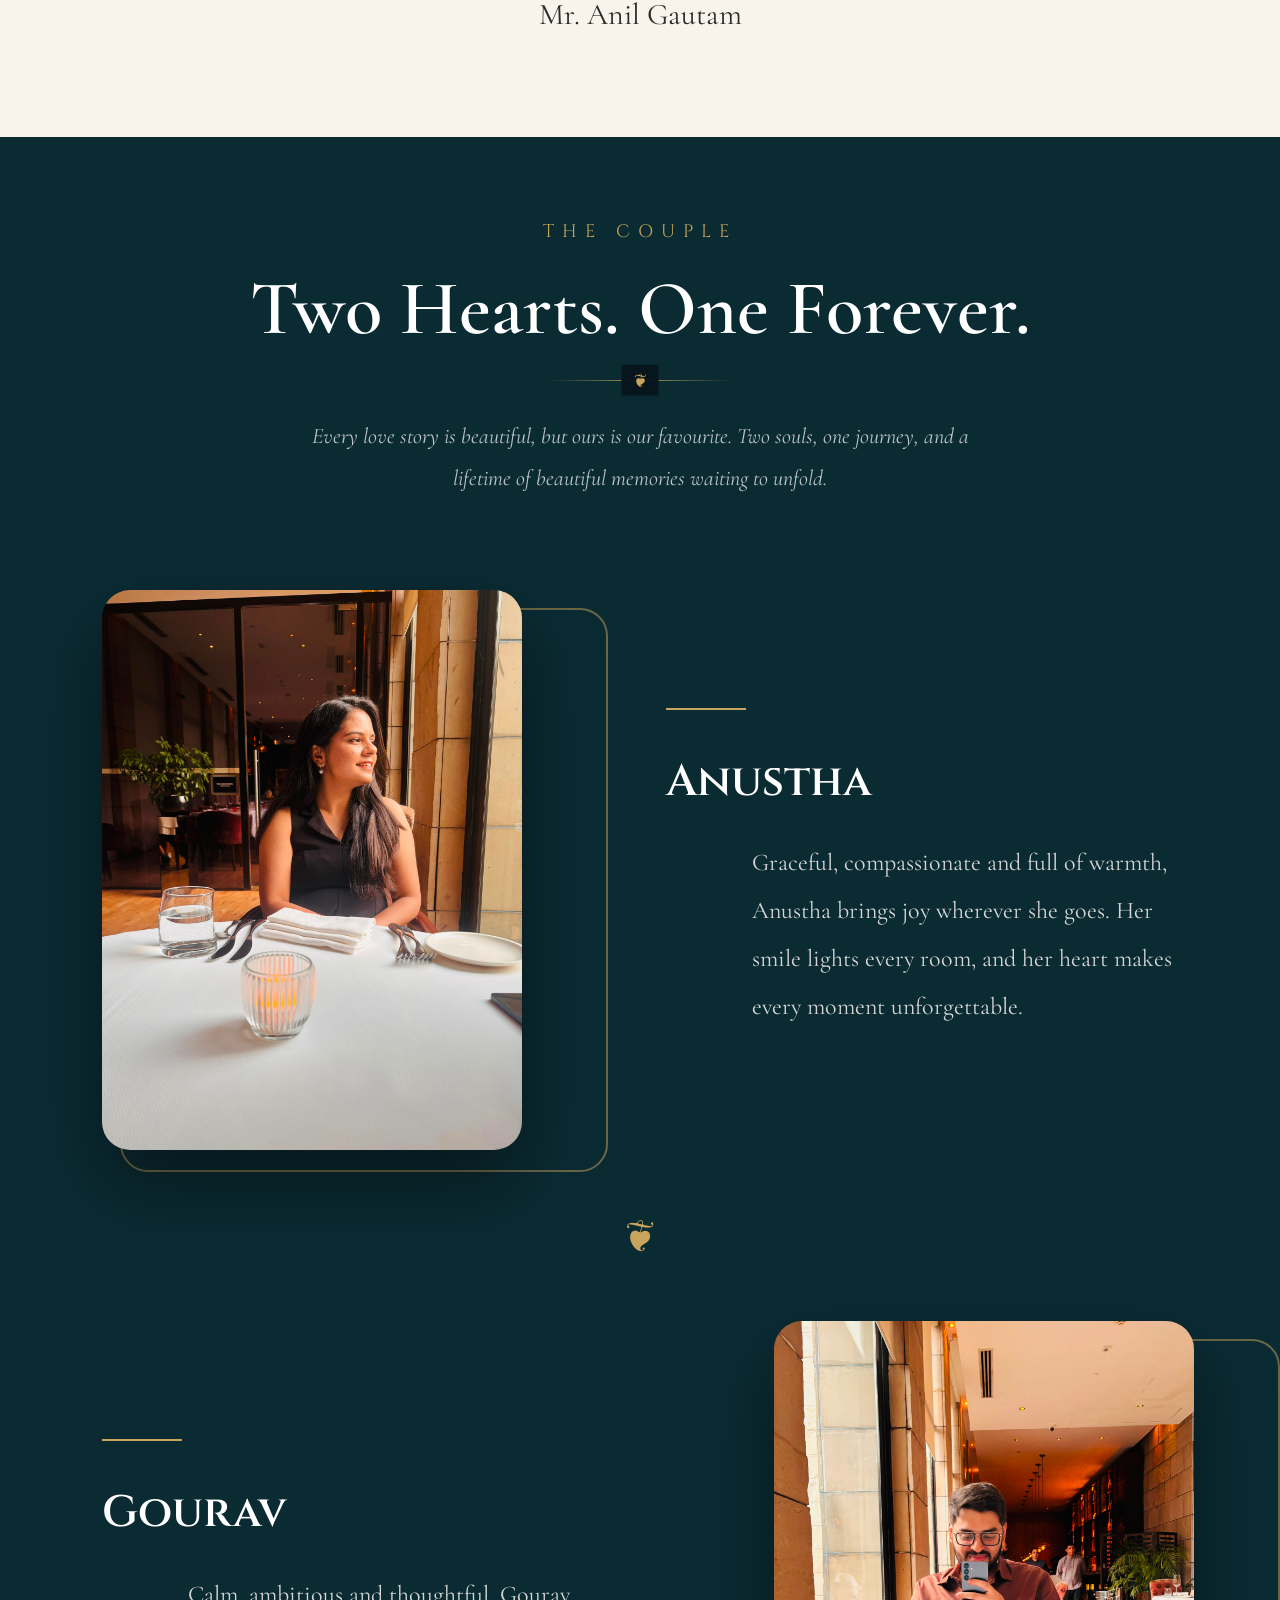
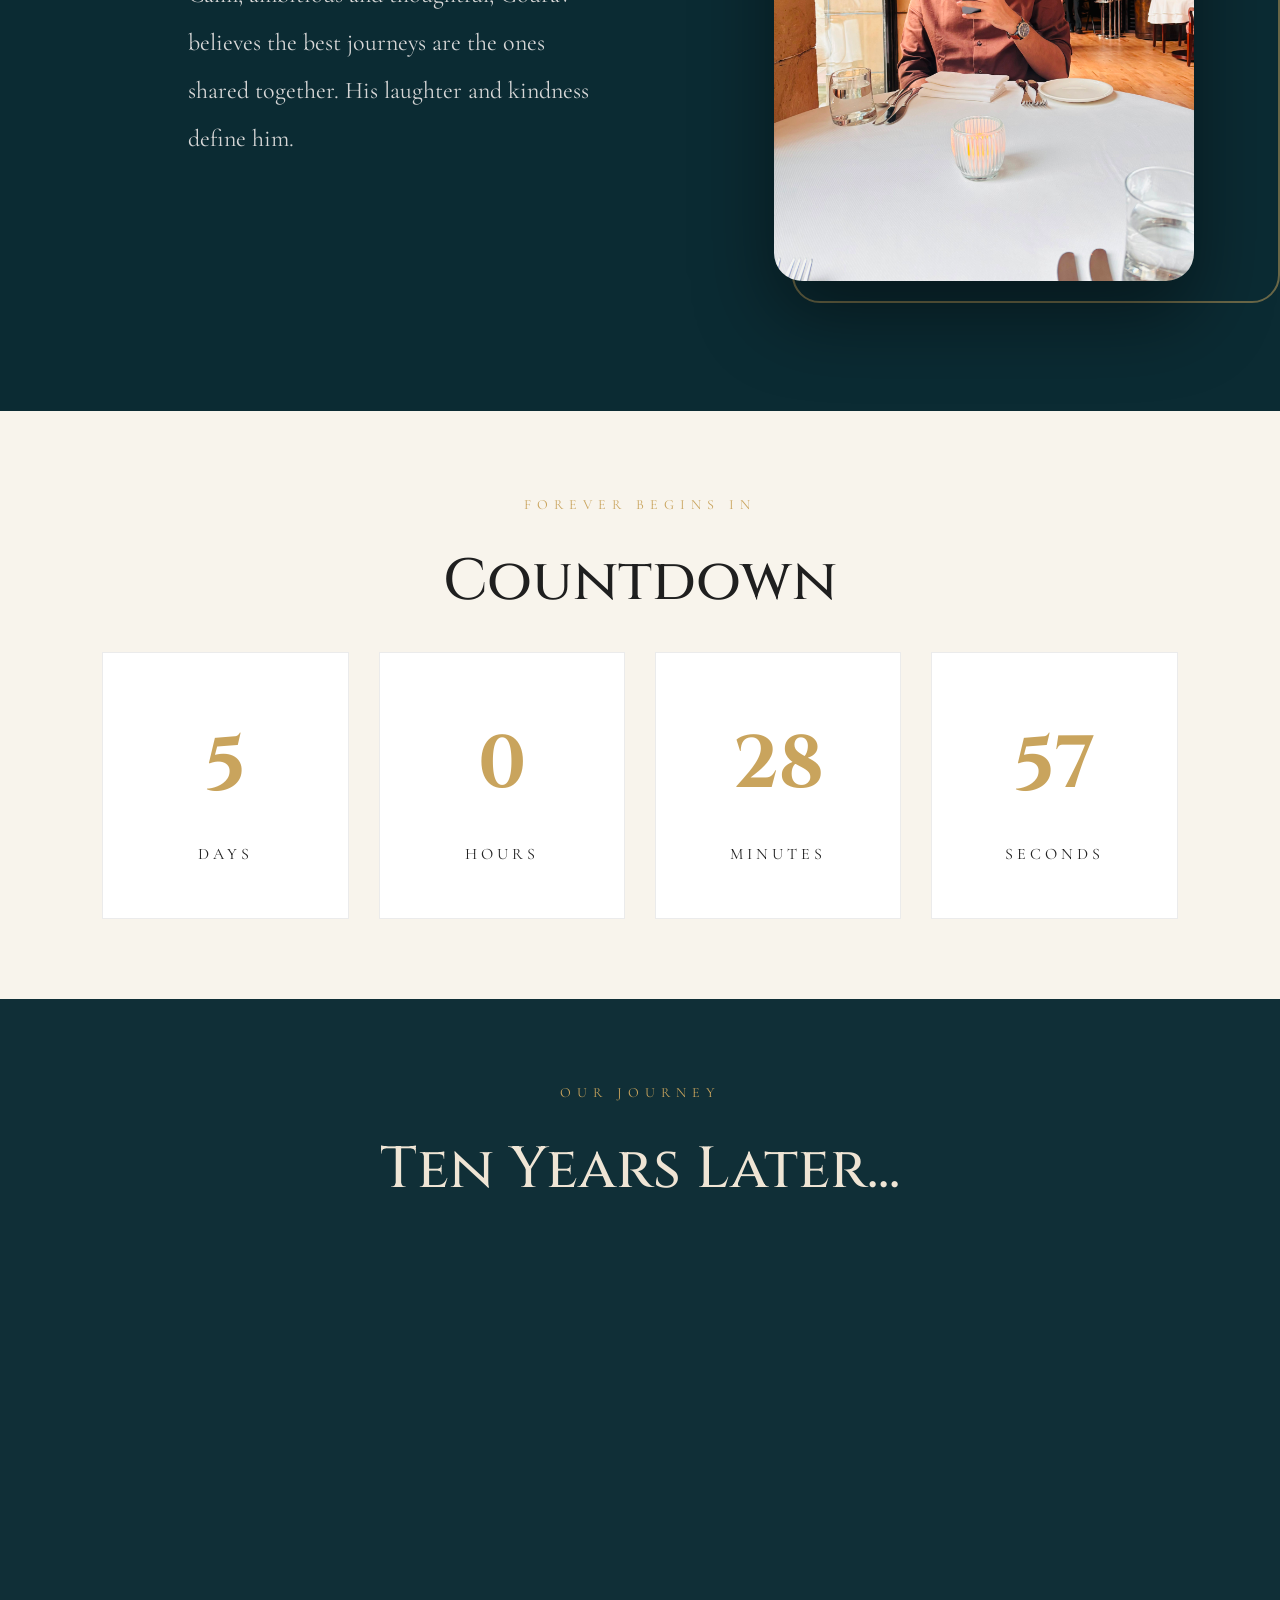
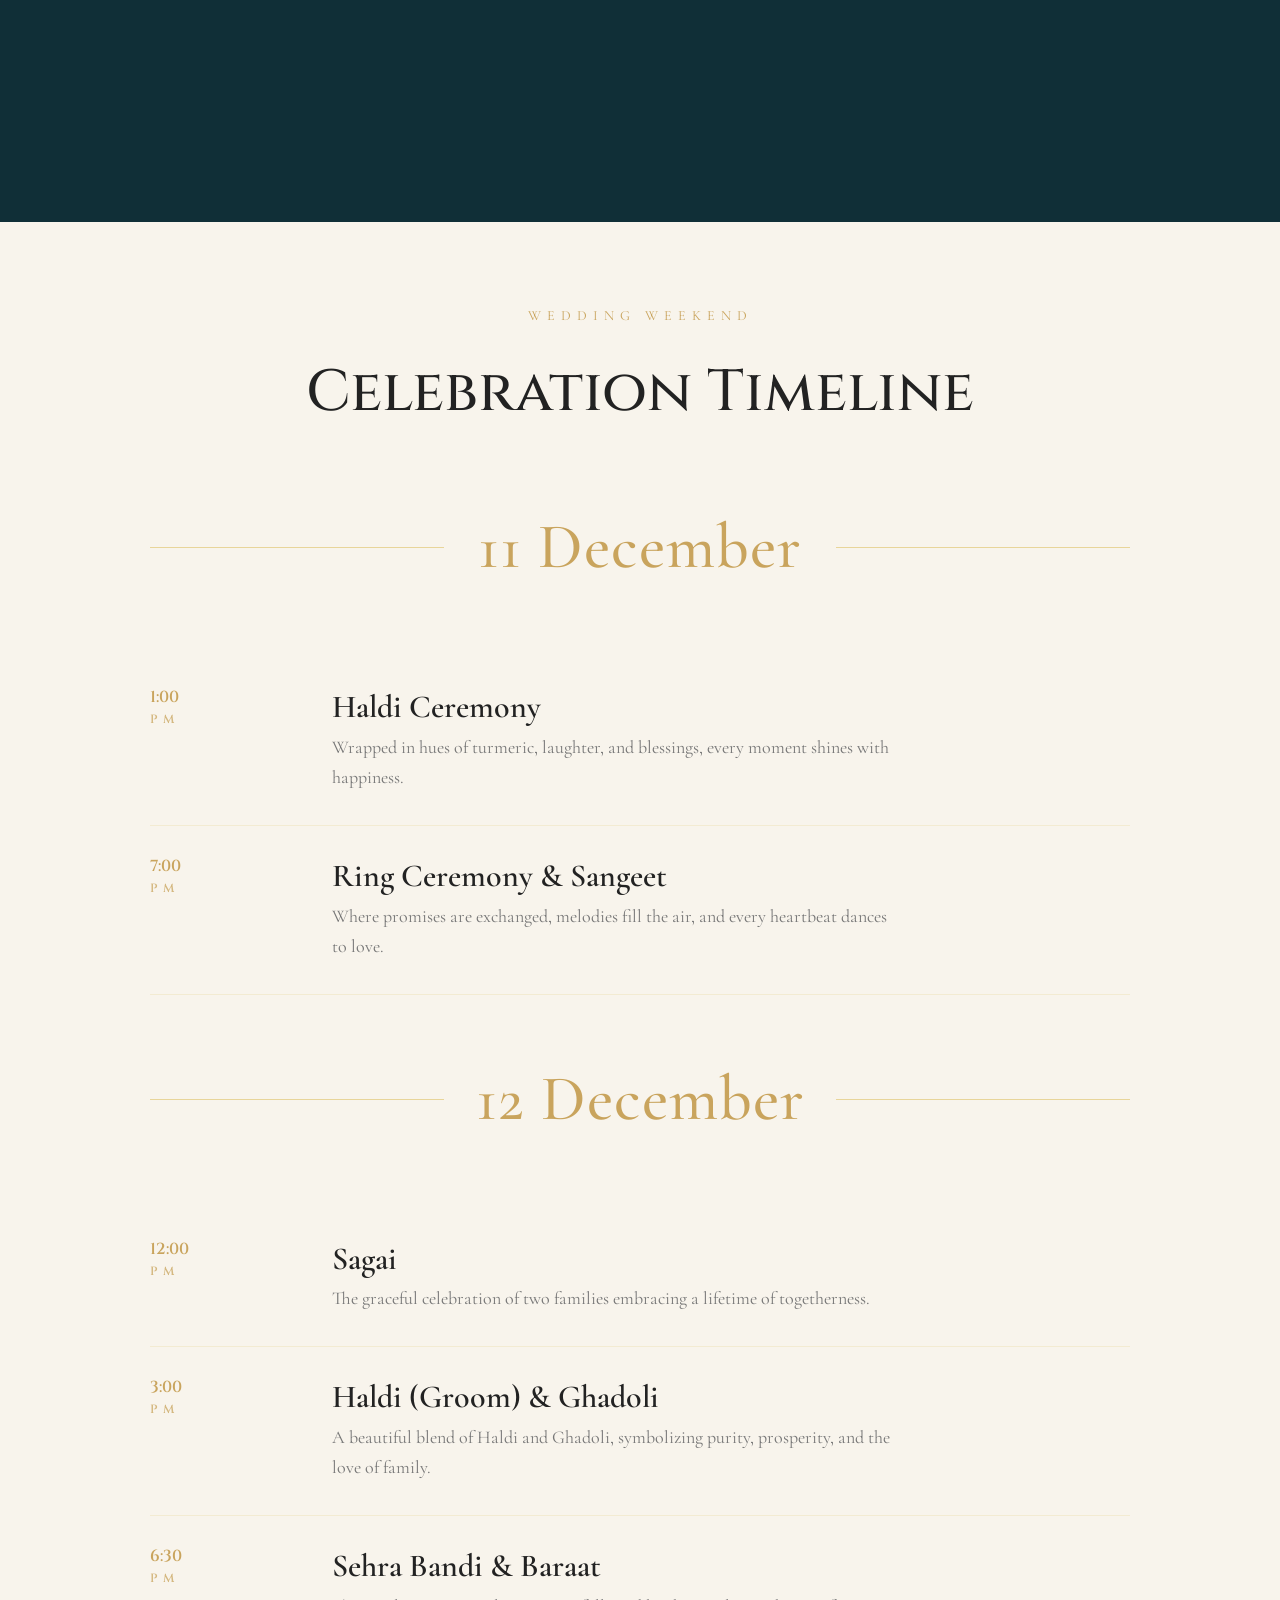
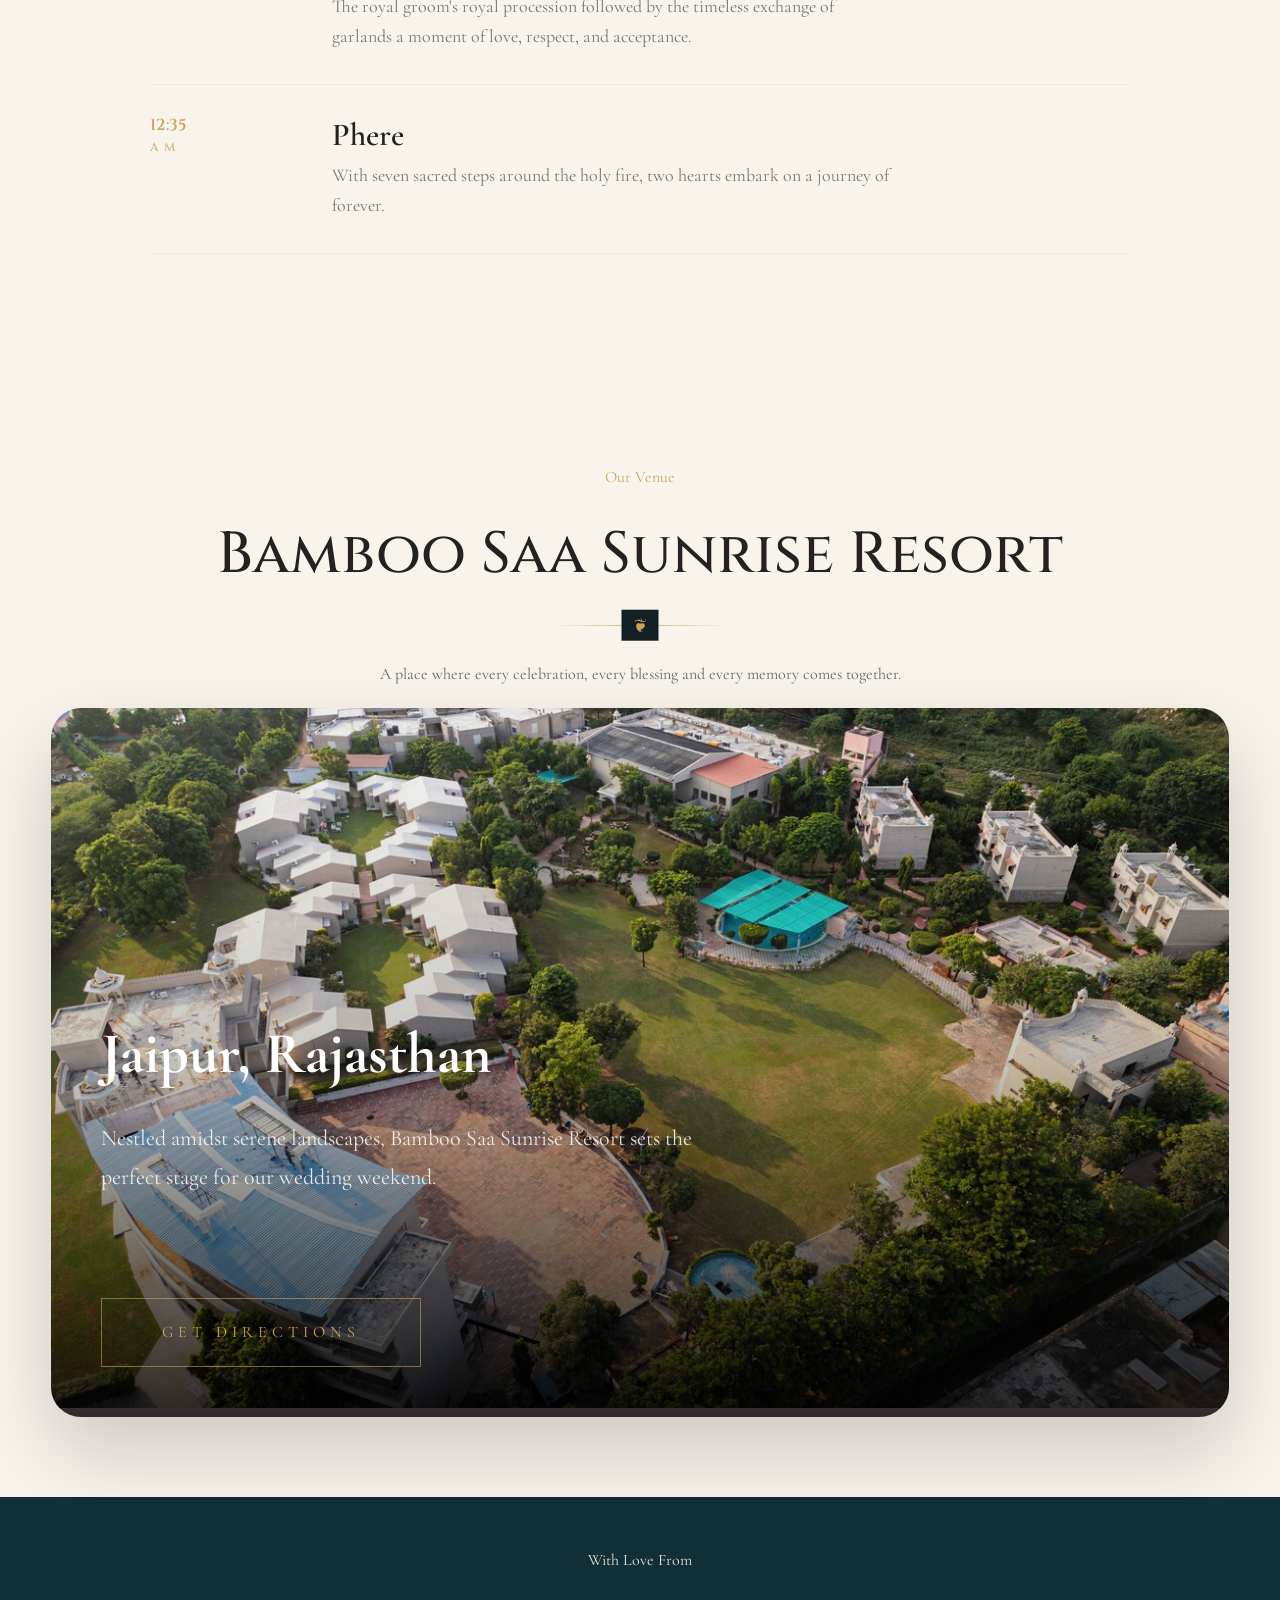
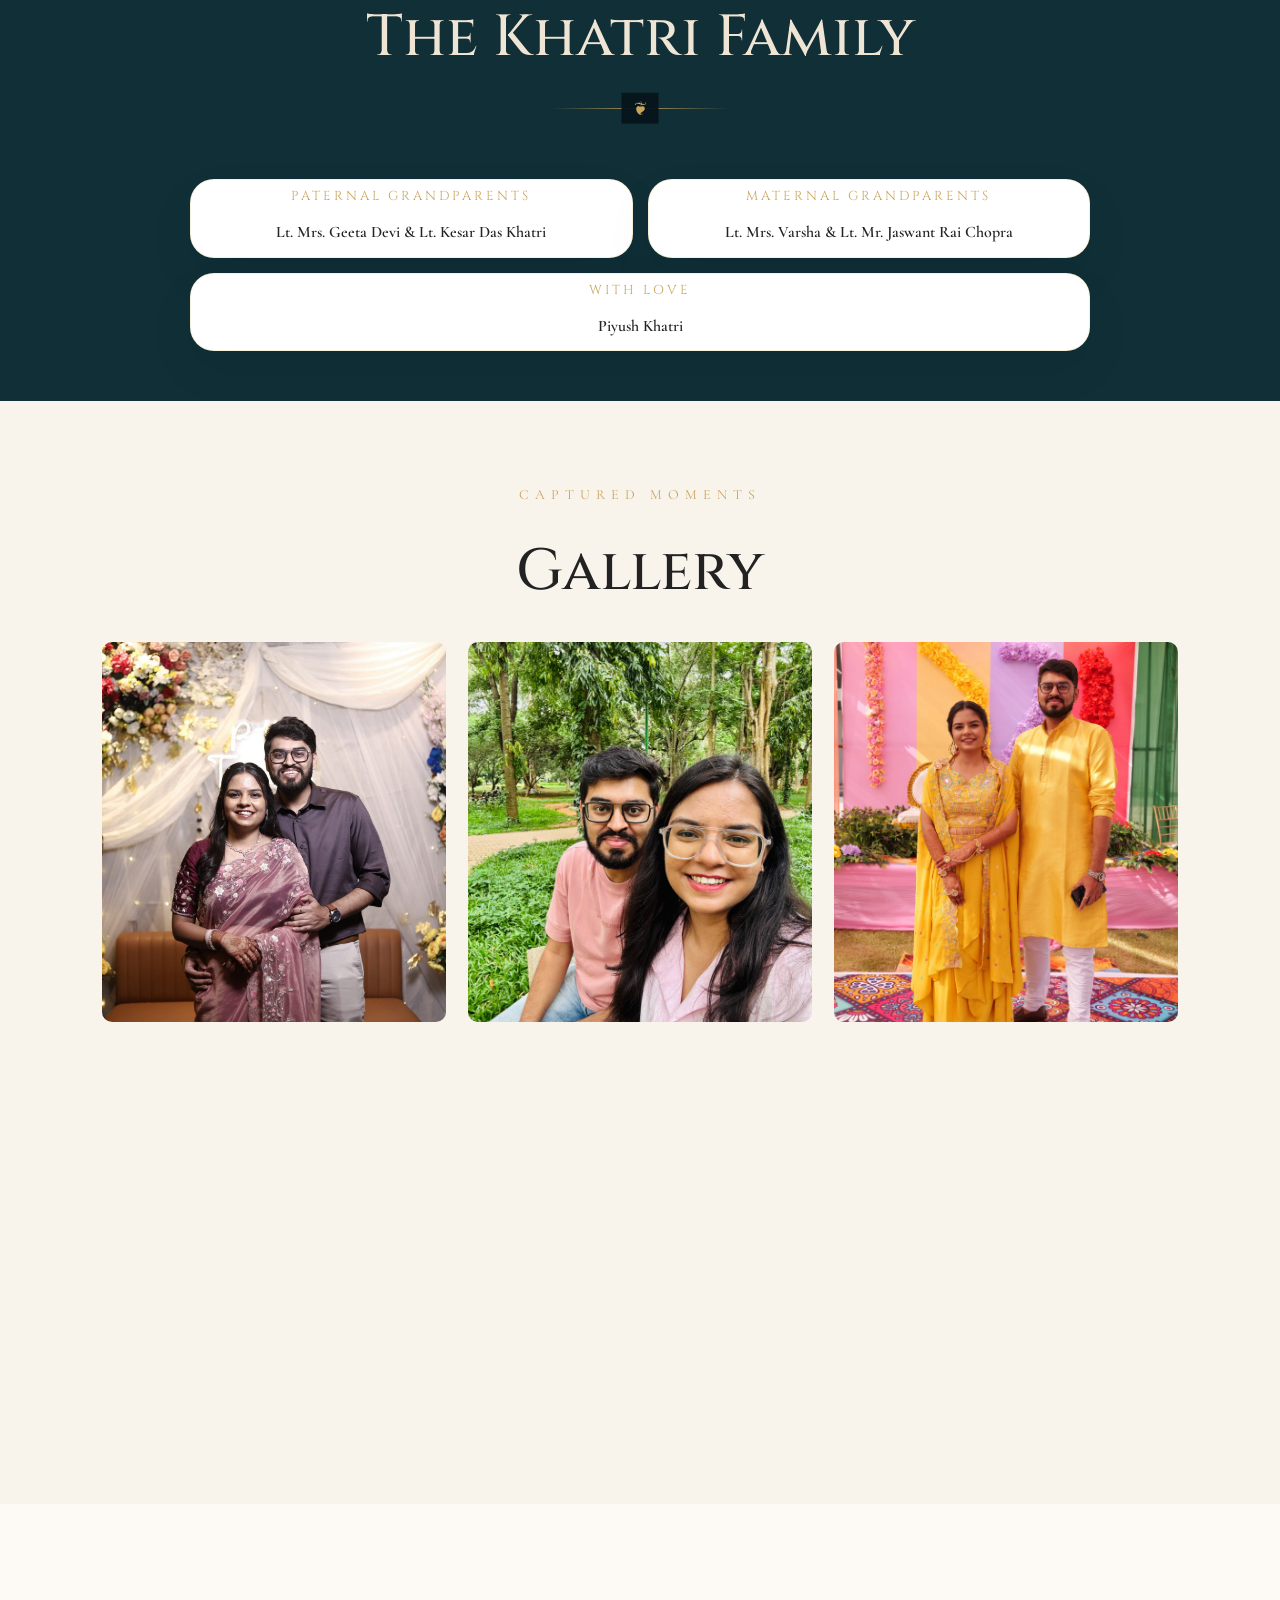
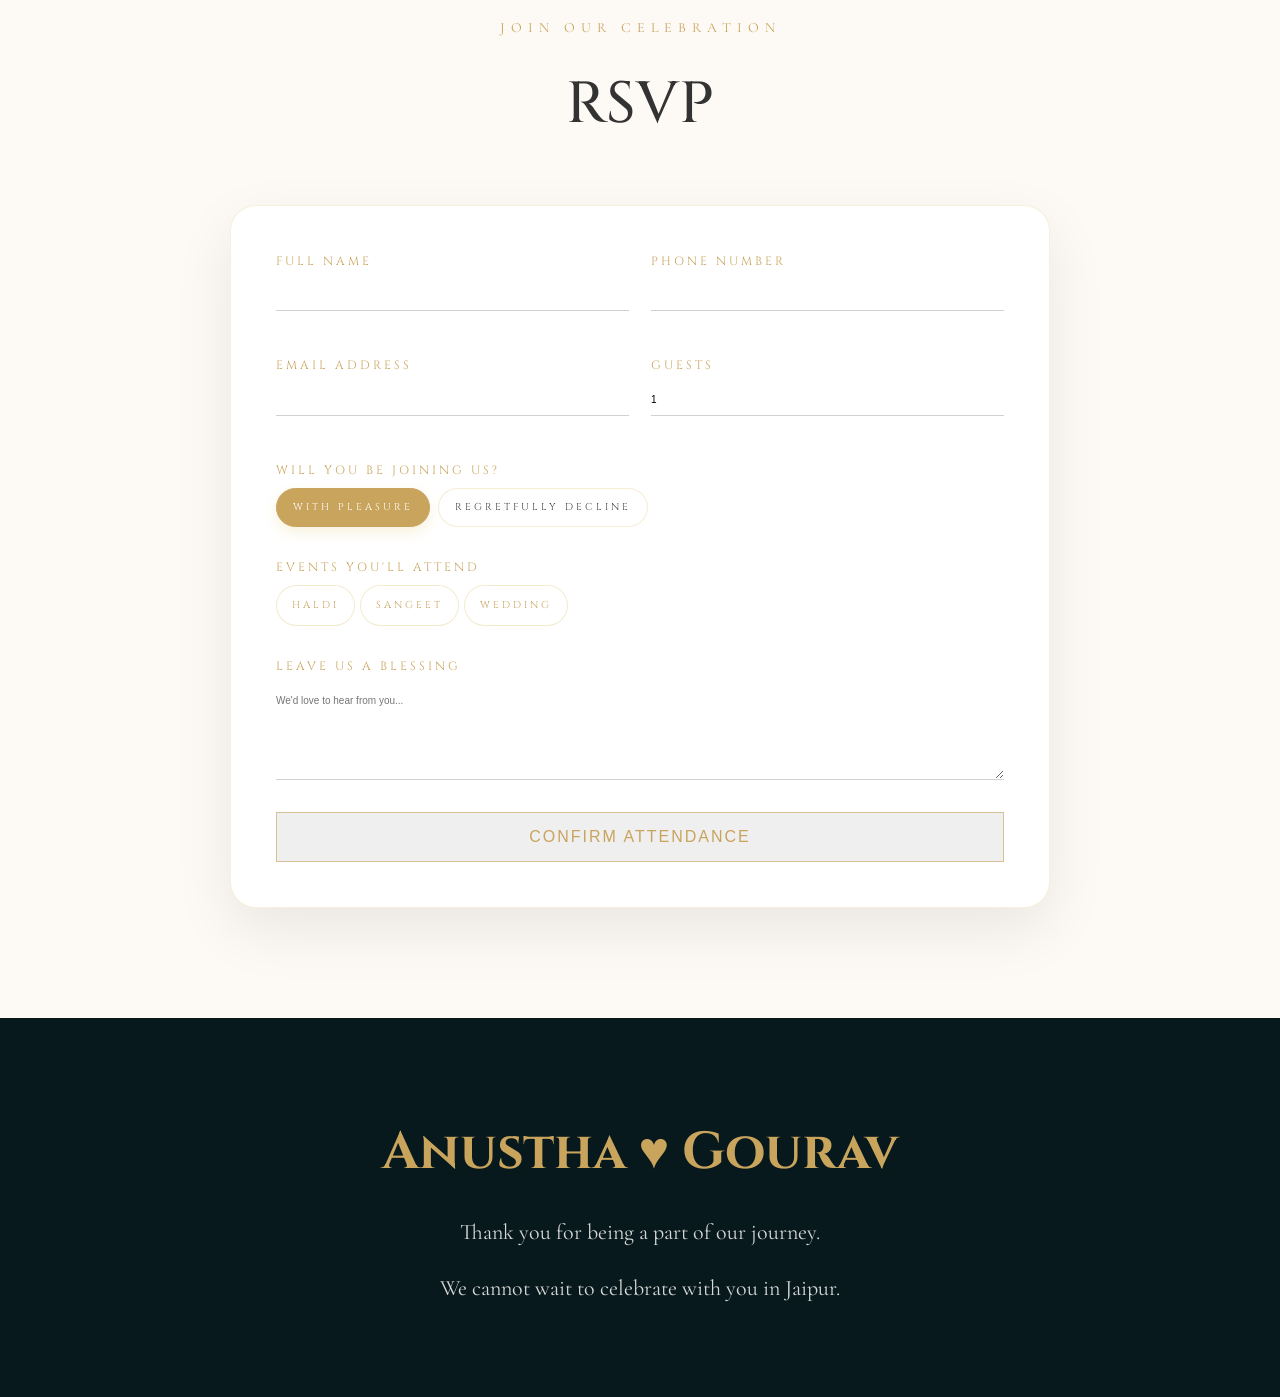
==== commit 06e41f69: "Update index.html" ====
--- a/iteration2/index.html
+++ b/iteration2/index.html
@@ -272,20 +272,13 @@
     </div> -->
     <div class="event-day">
         <h3>11 December</h3>
-        <!-- <div class="event-item">
-            <span>9:00 <small>AM</small></span>
-            <div>
-                <h4>Basan Ceremony</h4>
-                <p>A joyful beginning to the wedding celebrations.</p>
-            </div>
-        </div> -->
         <div class="event-item"> 
             <span>1:00
                 <small>PM</small>
             </span>
             <div>
                 <h4>Haldi Ceremony</h4>
-                <p>A joyful celebration filled with colours and blessings.</p>
+                <p>Wrapped in hues of turmeric, laughter, and blessings, every moment shines with happiness.</p>
             </div>
         </div>
         <div class="event-item">
@@ -295,7 +288,7 @@
             <div>
                 <h4>Ring Ceremony & Sangeet</h4>
                 <!-- <p> Followed by Dinner</p> -->
-                <p>An acceptance of one-another and a evening of music and dance.</p>
+                <p>Where promises are exchanged, melodies fill the air, and every heartbeat dances to love.</p>
             </div>
         </div>
     </div>
@@ -305,7 +298,7 @@
             <span>12:00 <small>PM</small></span>
             <div>
                 <h4>Sagai</h4>
-                <p>Traditional rituals celebrated with both families.</p>
+                <p>The graceful celebration of two families embracing a lifetime of togetherness.</p>
                 <!-- <p>Followed by Lunch</p> -->
             </div>
         </div>
@@ -320,14 +313,14 @@
             <span>3:00 <small>PM</small></span>
             <div>
                 <h4>Haldi (Groom) & Ghadoli</h4>
-                <p>A celebration of traditions with love and blessings.</p>
+                <p>A beautiful blend of Haldi and Ghadoli, symbolizing purity, prosperity, and the love of family.</p>
             </div>
         </div>
         <div class="event-item">
             <span>6:30 <small>PM</small></span>
             <div>
                 <h4>Sehra Bandi & Baraat</h4>
-                <p>The royal procession filled with celebrations.</p>
+                <p>The royal groom's royal procession followed by the timeless exchange of garlands a moment of love, respect, and acceptance.</p>
                 <!-- <p>Followed by Dinner</p> -->
             </div>
         </div>
@@ -335,7 +328,7 @@
             <span>12:35 <small>AM</small></span>
             <div>
                 <h4>Phere</h4>
-                <p>The sacred vows around the holy fire.</p>
+                <p>With seven sacred steps around the holy fire, two hearts embark on a journey of forever.</p>
             </div>
         </div>
     </div>
@@ -560,4 +553,4 @@
 </footer>
     <script src="script.js"></script>
 </body>
-</html>+</html>
